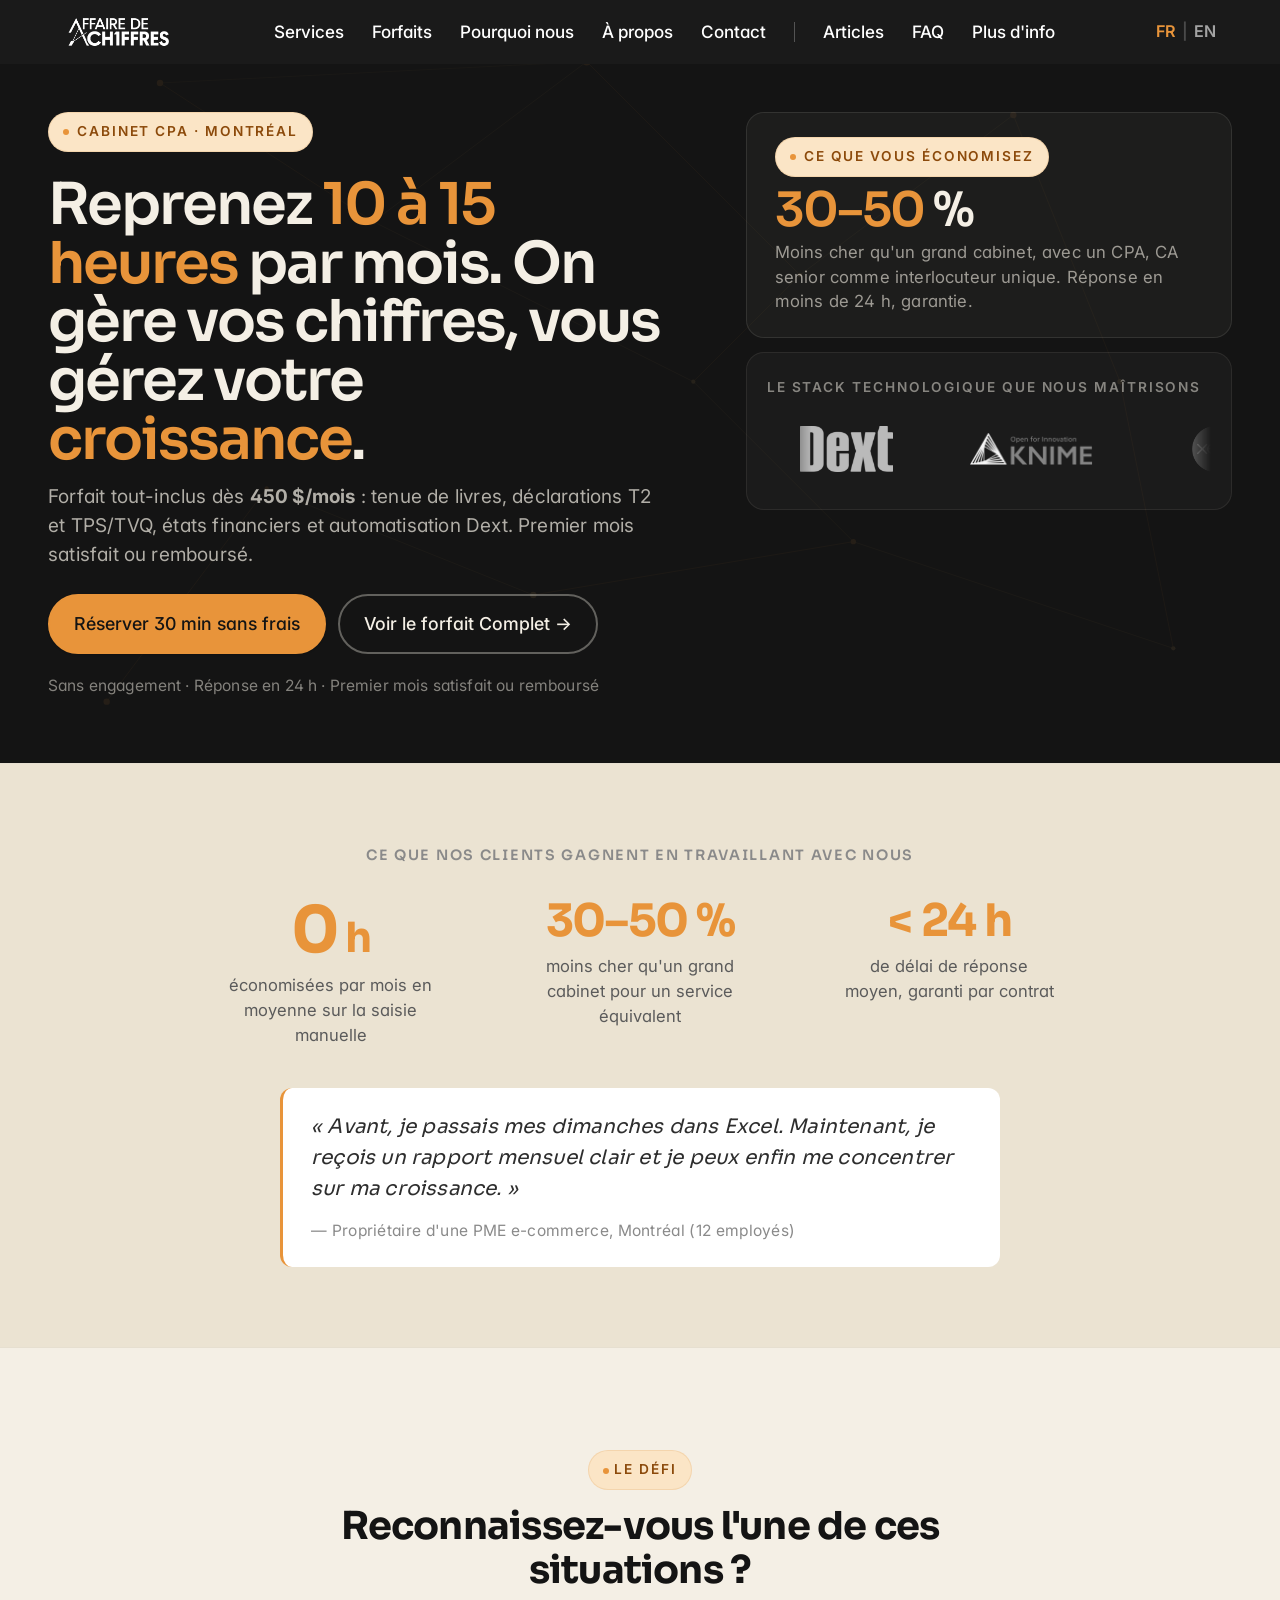
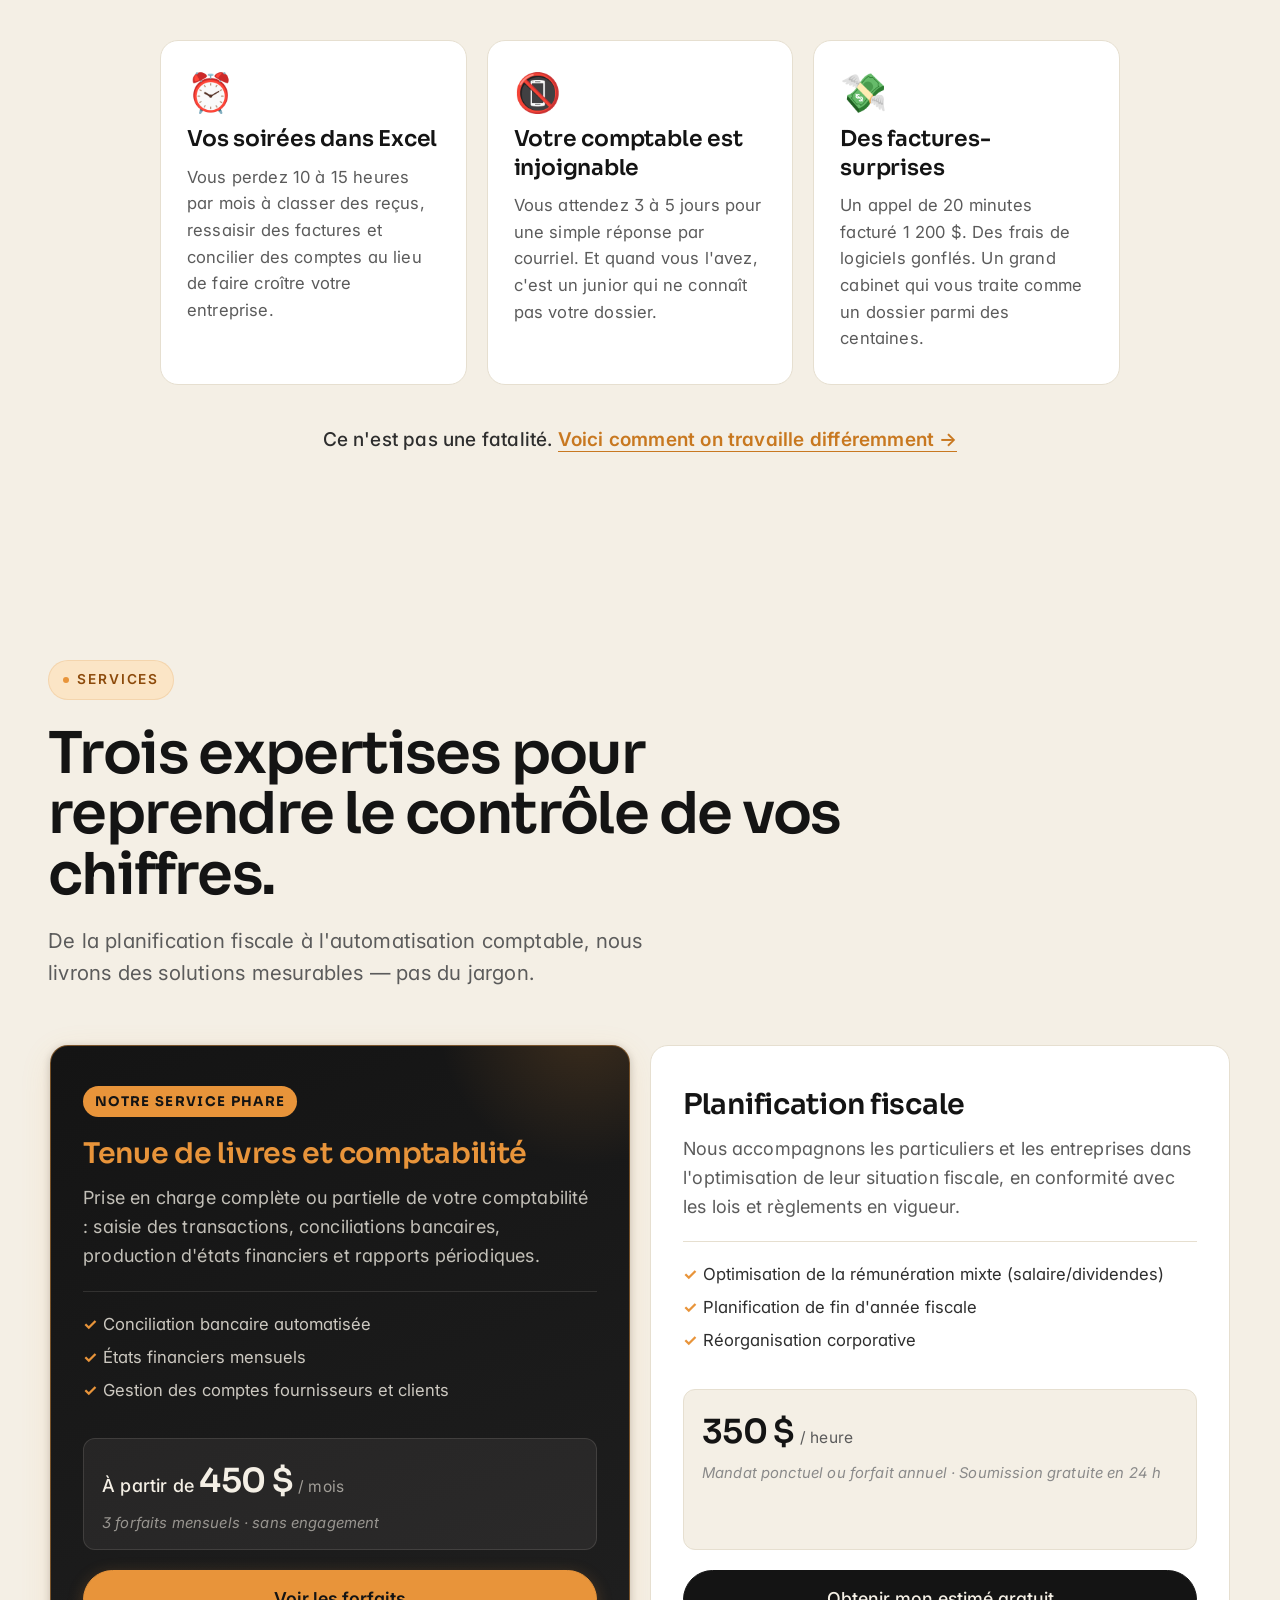
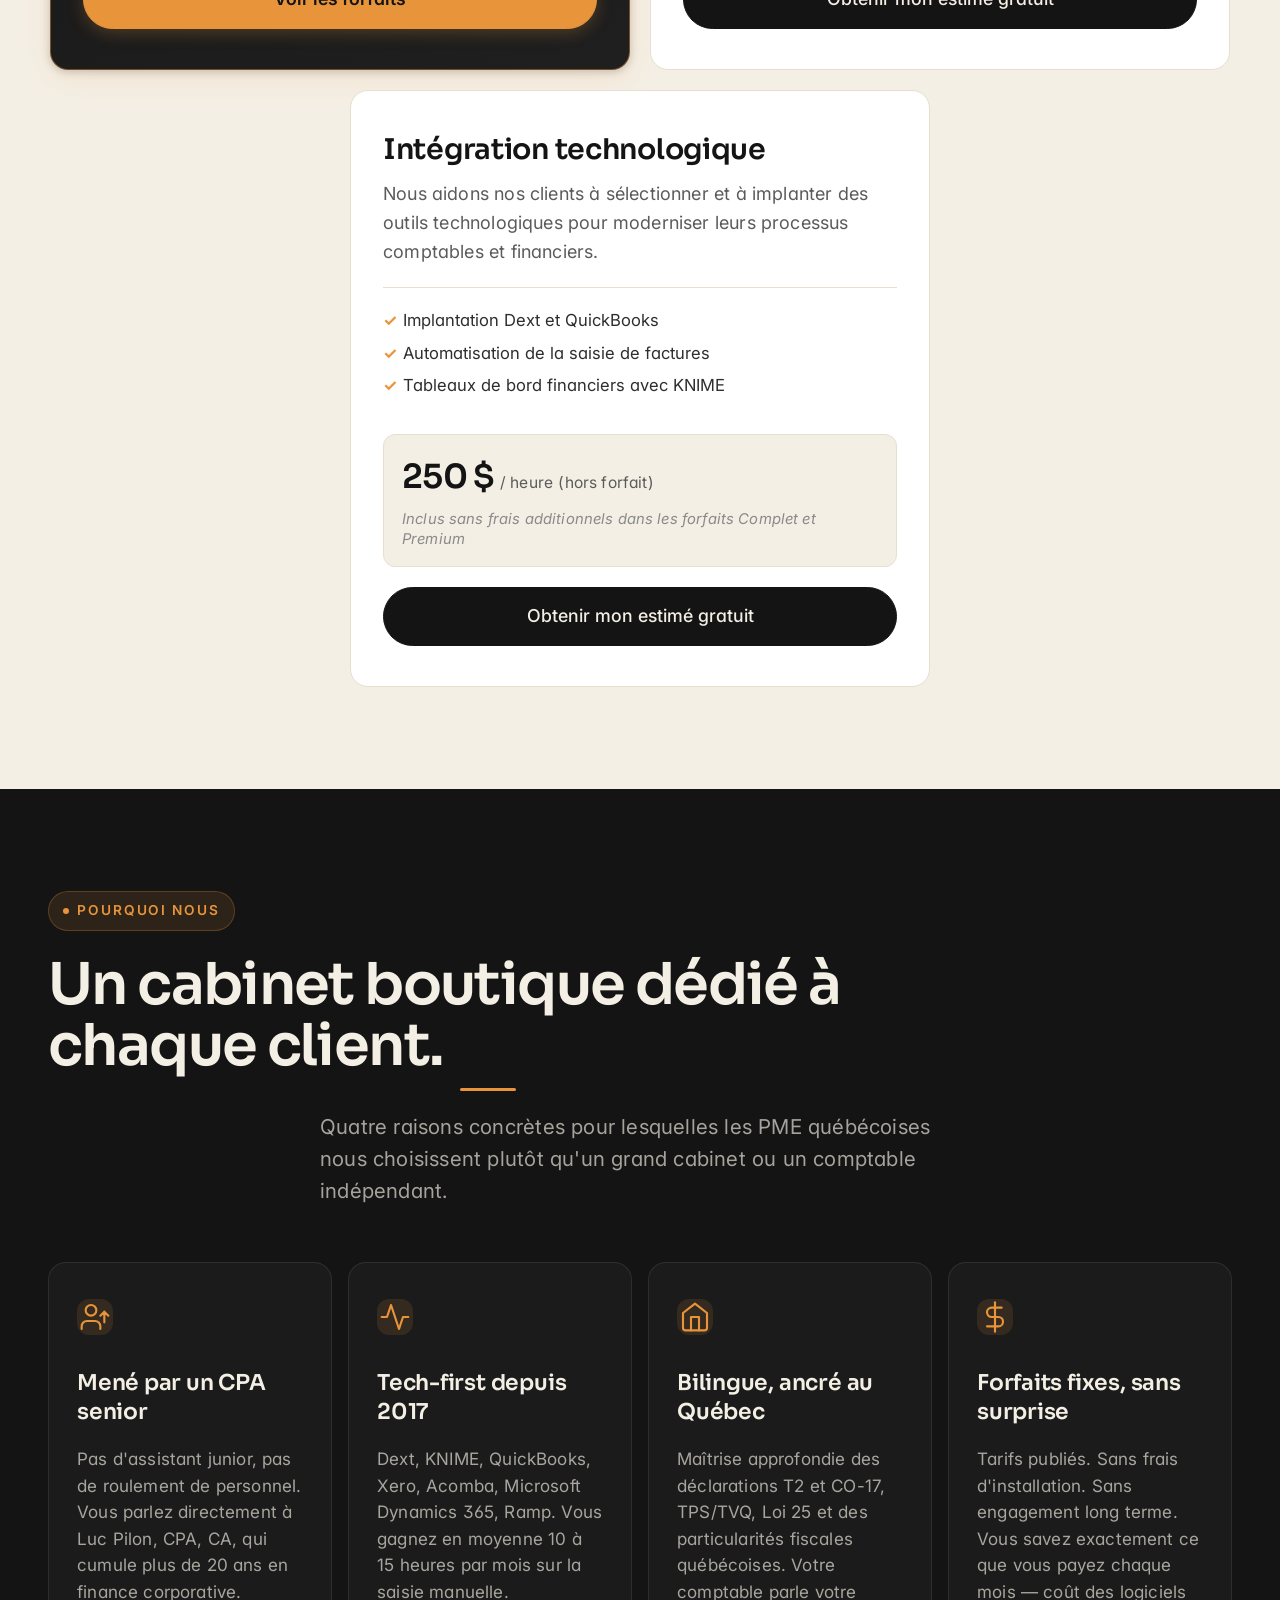
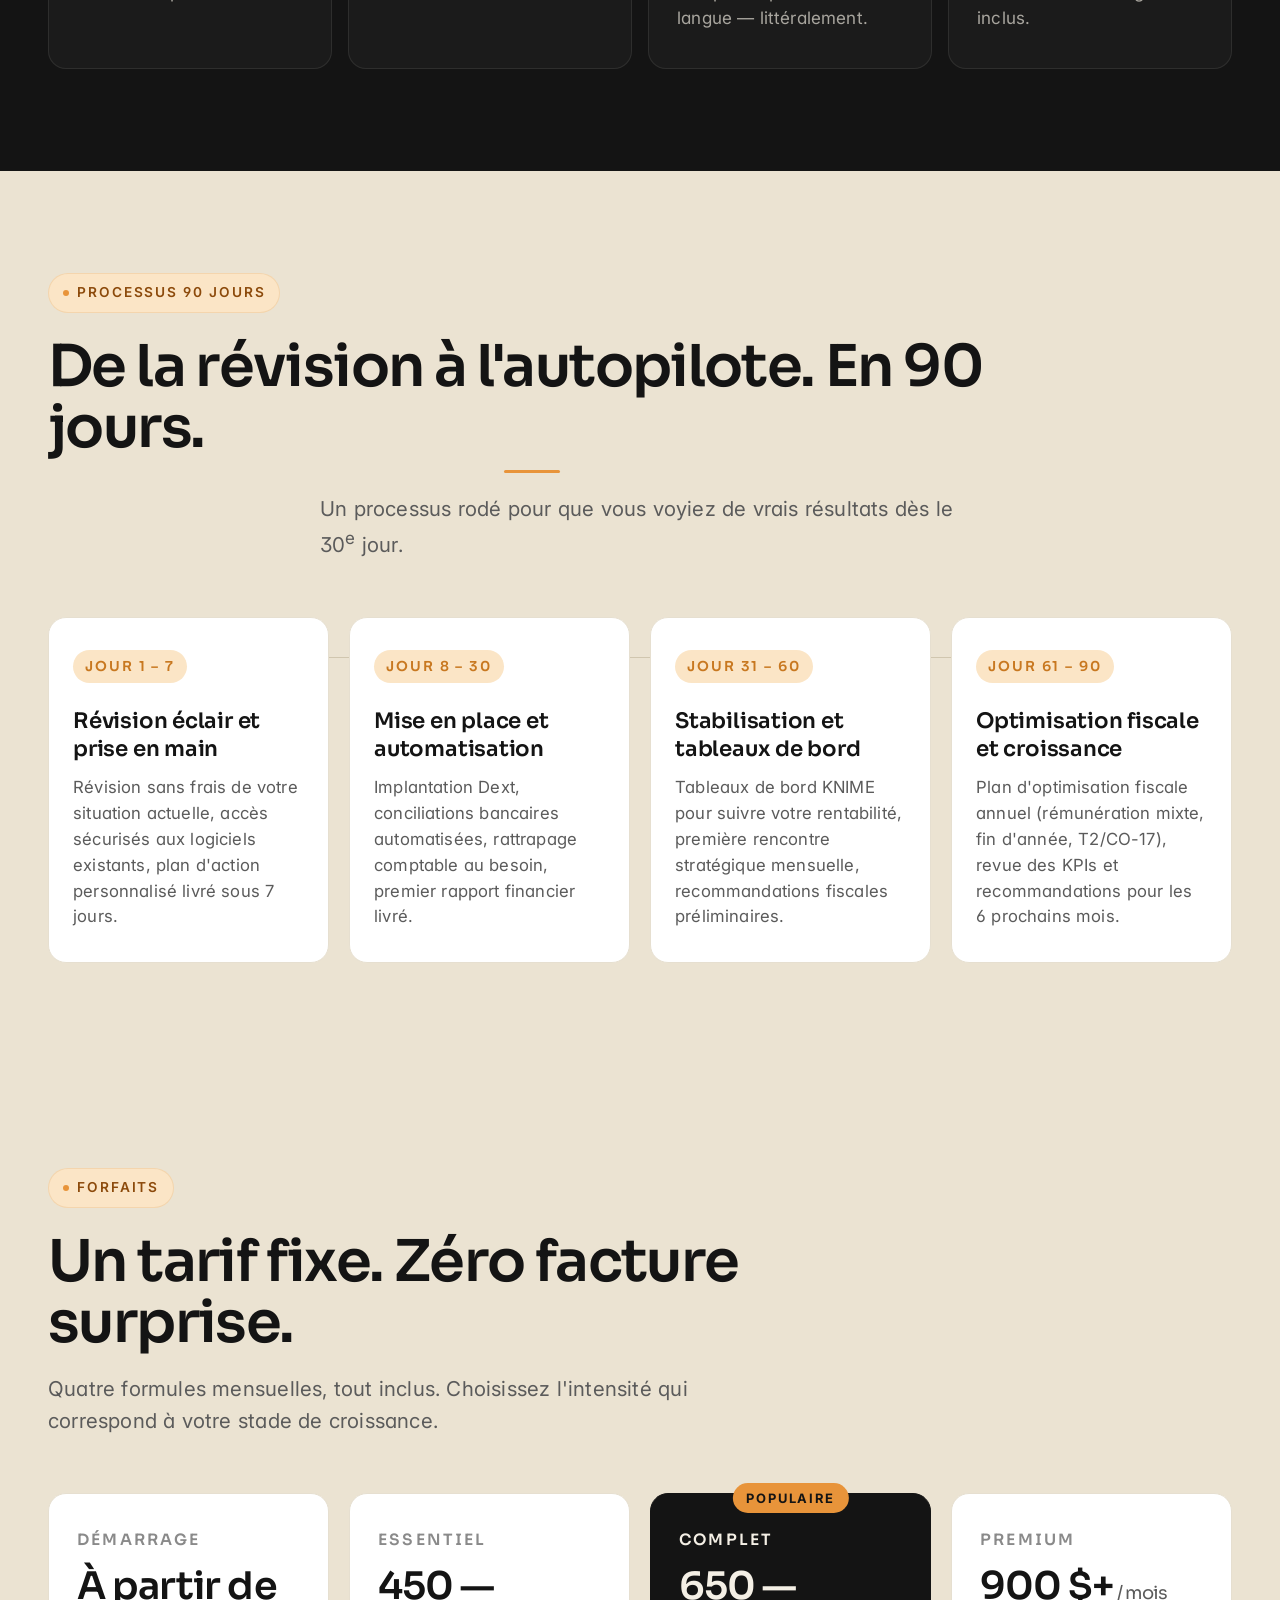
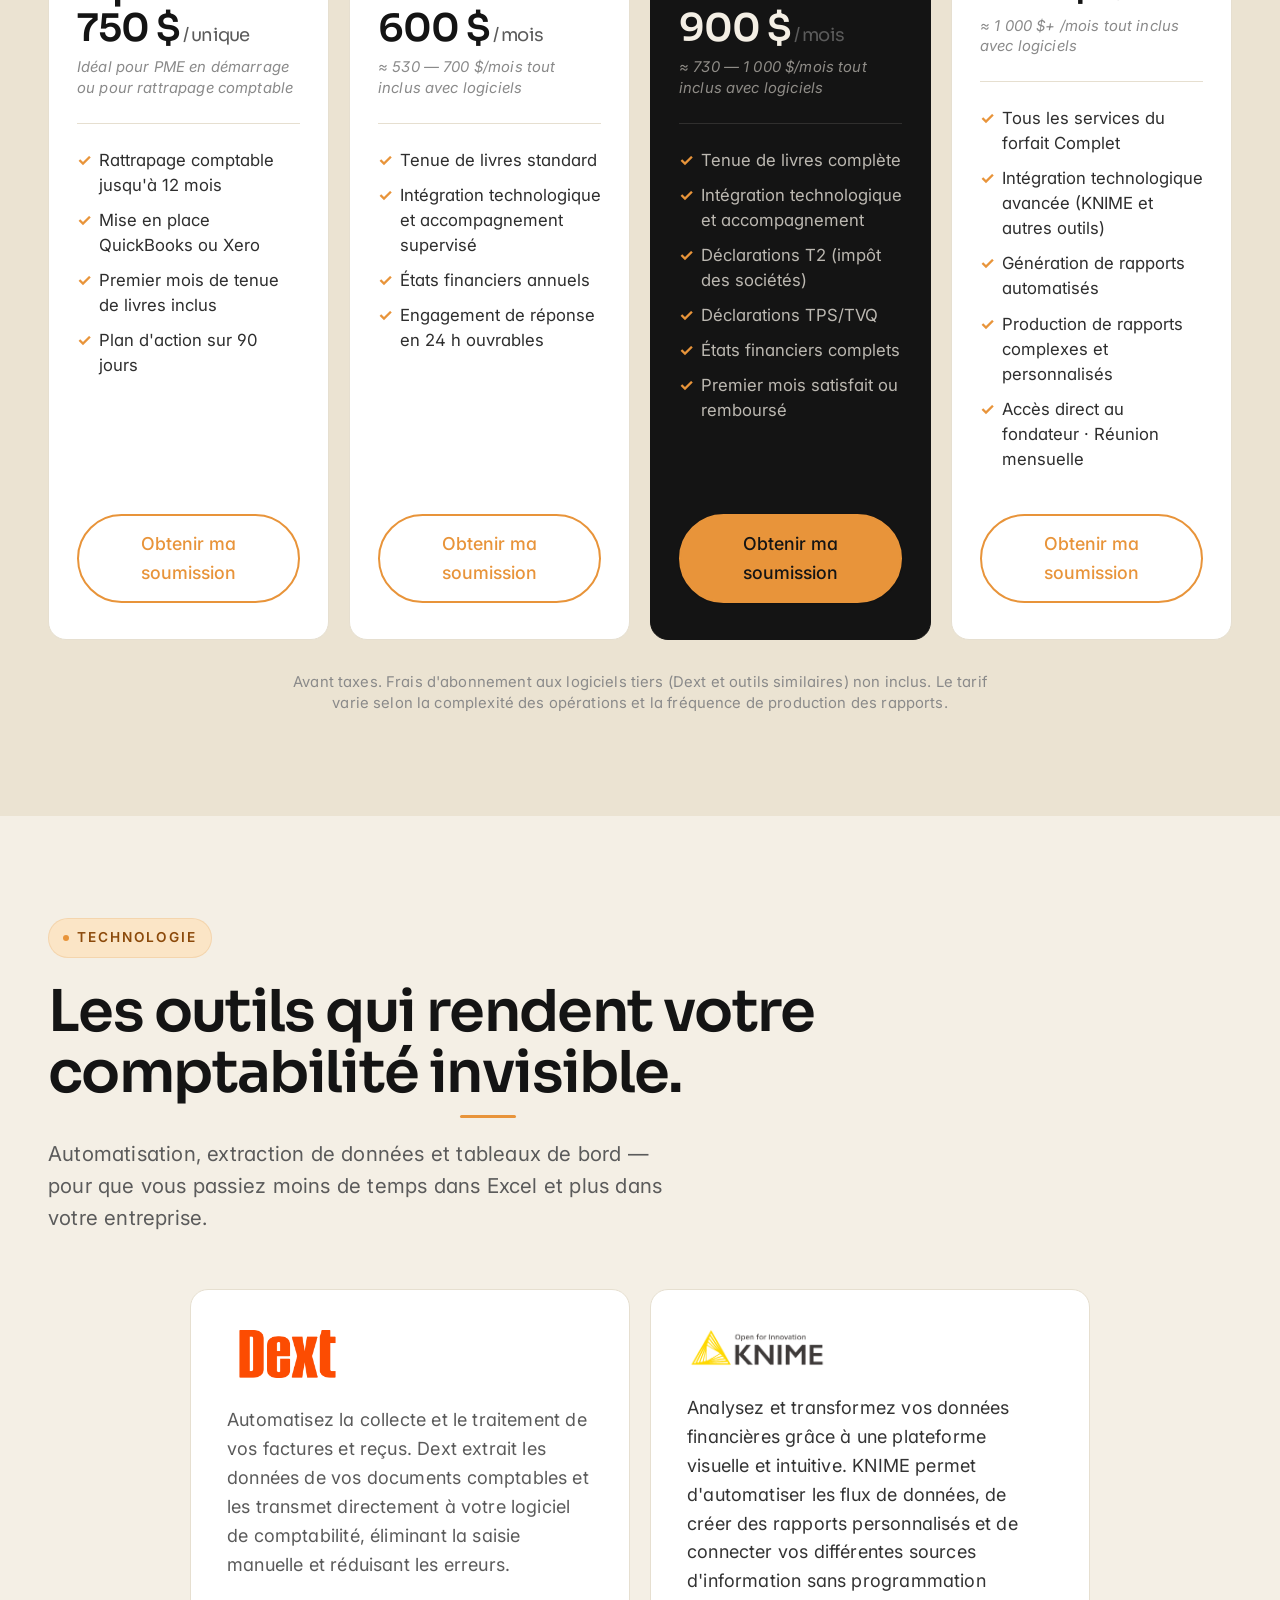
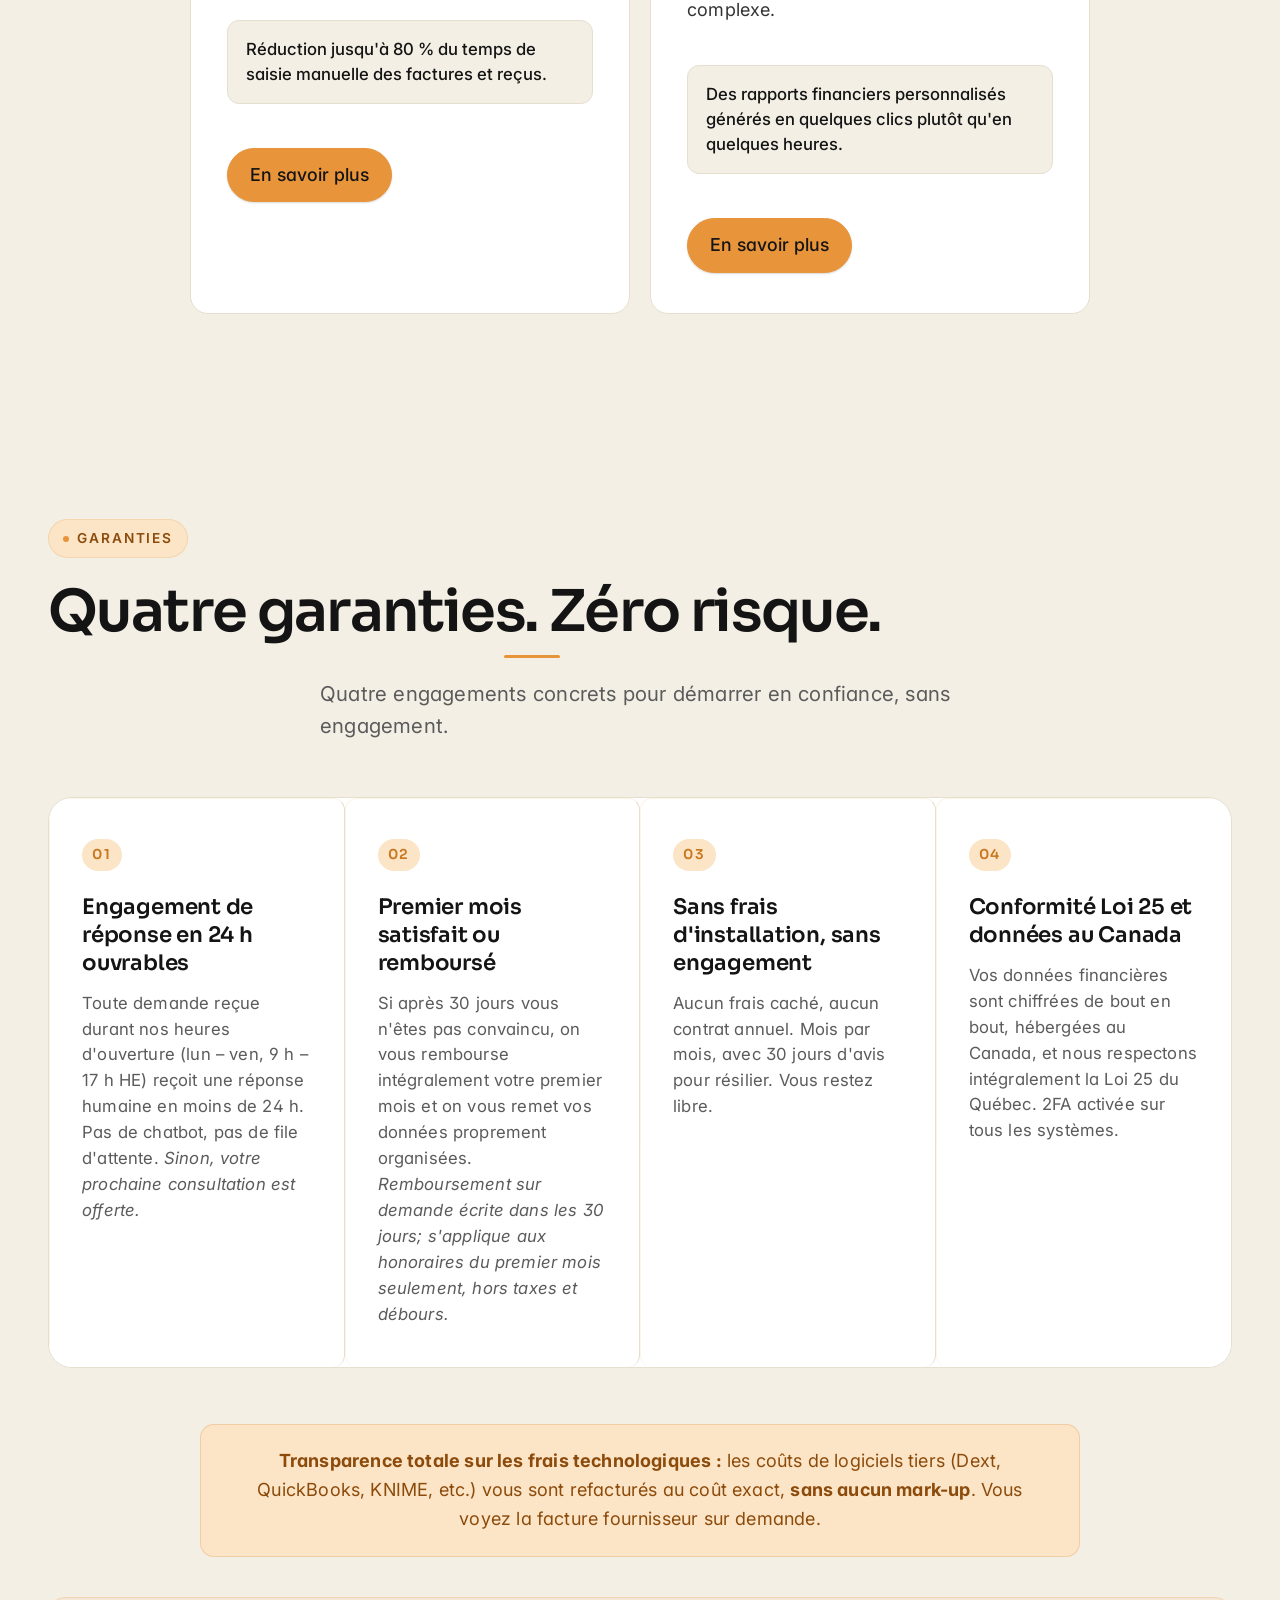
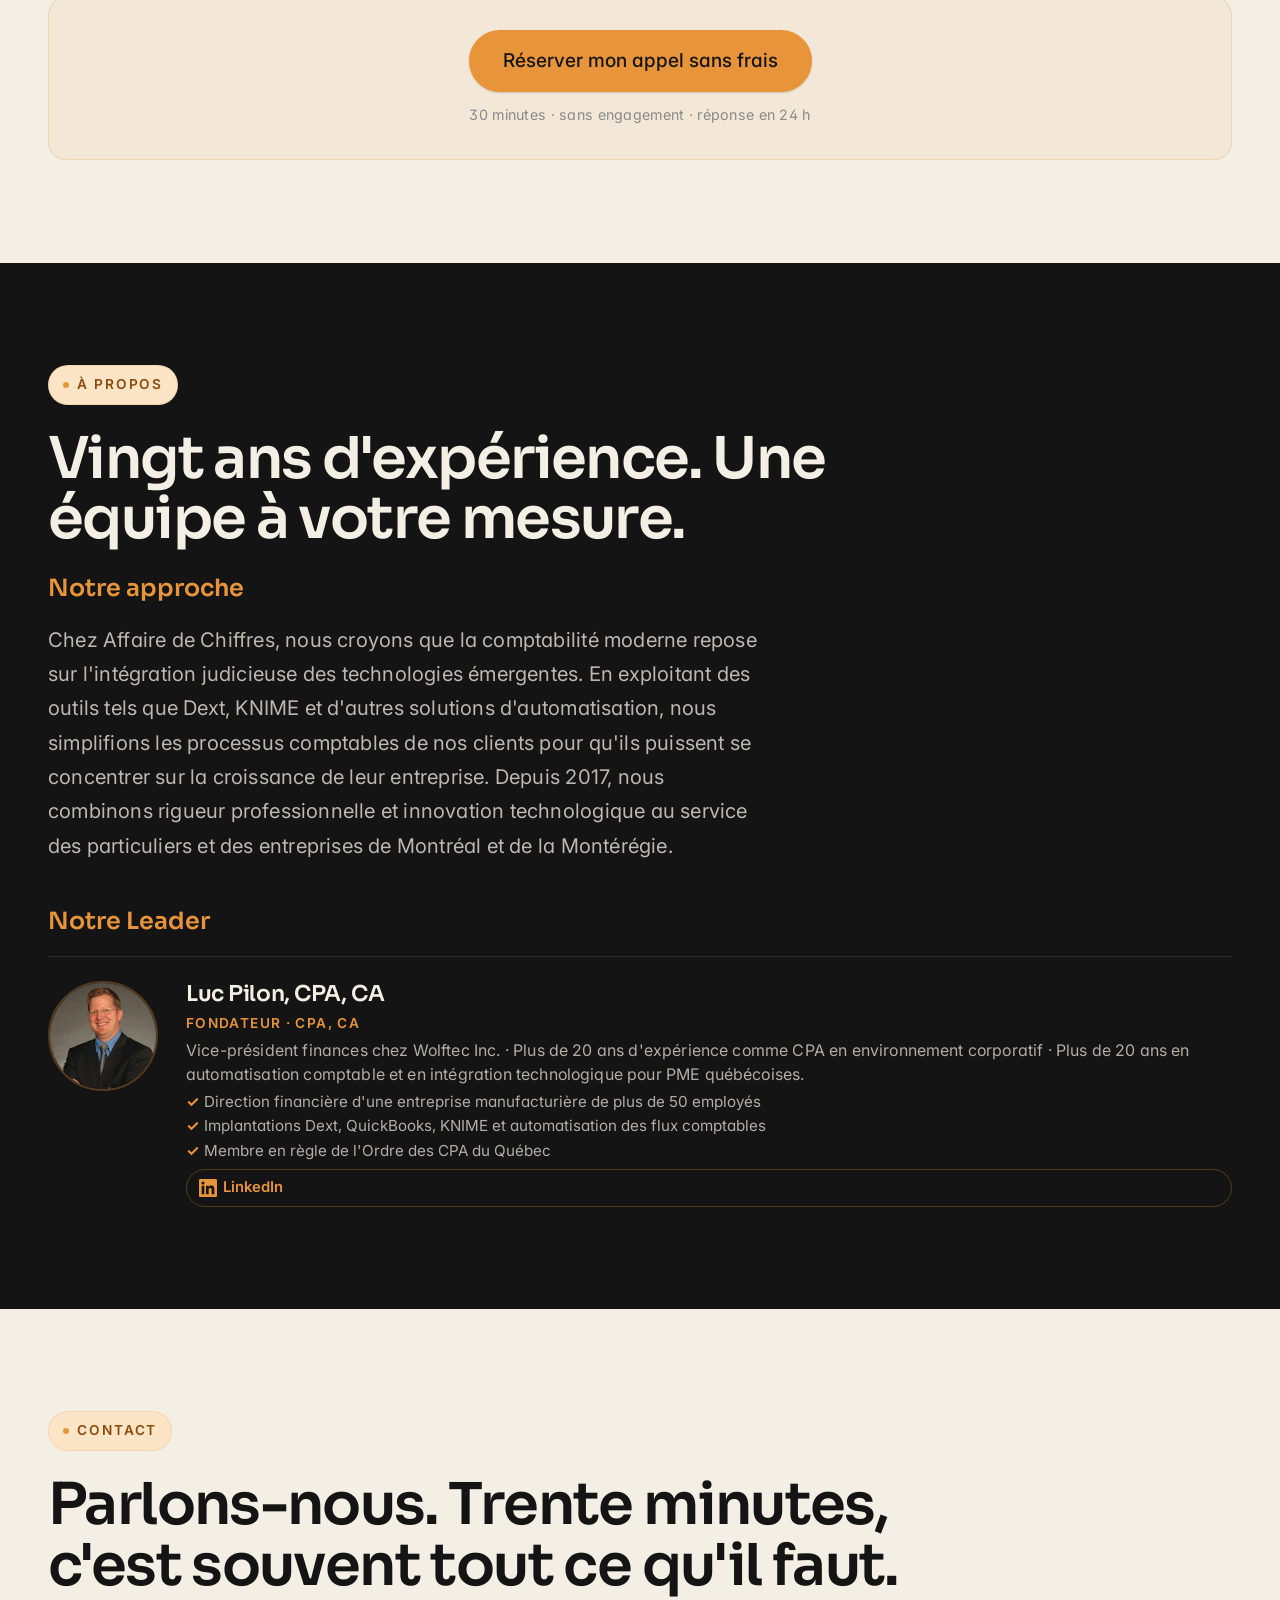
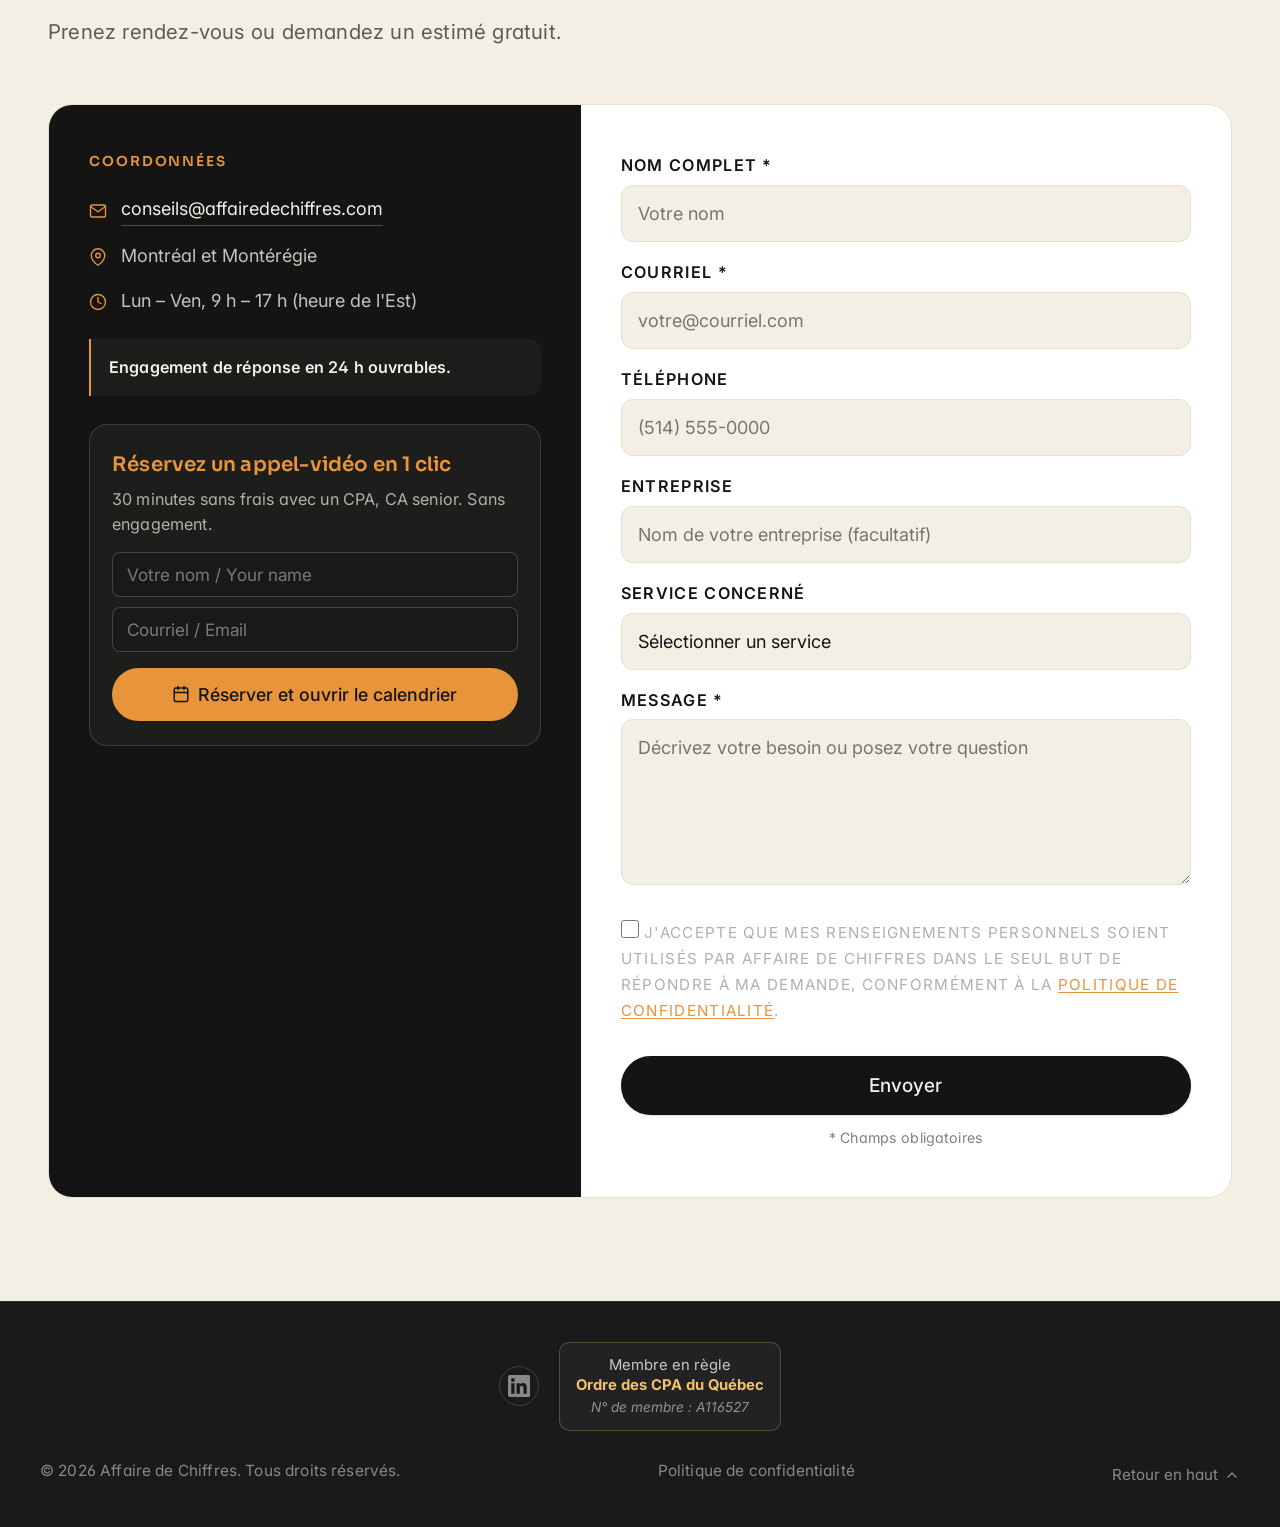
==== index.html @ 451c79a3 "v60 (big one)" ====
<!DOCTYPE html>
<html lang="fr">
<head>
  <meta charset="UTF-8">
  <meta name="viewport" content="width=device-width, initial-scale=1.0">

  <!-- Google Analytics 4 -->
  <script async src="https://www.googletagmanager.com/gtag/js?id=G-VJ7J8CYD5E"></script>
  <script>
    window.dataLayer = window.dataLayer || [];
    function gtag(){dataLayer.push(arguments);}
    gtag('js', new Date());
    gtag('config', 'G-VJ7J8CYD5E');
  </script>

  <!-- Titre SEO (mis à jour par script.js selon la langue) -->
  <title>Affaire de Chiffres | CPA Montréal — Fiscalité, Comptabilité</title>

  <!-- Meta SEO (mises à jour par script.js selon la langue) -->
  <meta name="description" id="meta-description" content="Cabinet CPA à Montréal offrant des services de planification fiscale, intégration technologique et tenue de livres pour particuliers, travailleurs autonomes et PME. Fondé en 2017.">
  <meta name="keywords" id="meta-keywords" content="CPA Montréal, comptable Montréal, fiscalité, tenue de livres, planification fiscale, intégration technologique, cabinet comptable Montérégie, Affaire de Chiffres">
  <meta name="robots" content="index, follow">

  <!-- DOMAINE : Remplacer l'URL ci-dessous par votre nom de domaine final -->
  <link rel="canonical" href="https://affairedechiffres.com/">

  <!-- Hreflang — site bilingue FR-CA / EN-CA -->
  <link rel="alternate" hreflang="fr-ca" href="https://affairedechiffres.com/">
  <link rel="alternate" hreflang="en-ca" href="https://affairedechiffres.com/">
  <link rel="alternate" hreflang="x-default" href="https://affairedechiffres.com/">

  <!-- Open Graph (partage réseaux sociaux) — mis à jour par script.js -->
  <meta property="og:type" content="website">
  <meta property="og:site_name" content="Affaire de Chiffres">
  <meta property="og:locale" id="og-locale" content="fr_CA">
  <meta property="og:title" id="og-title" content="Affaire de Chiffres | CPA Montréal — Fiscalité, Comptabilité">
  <meta property="og:description" id="og-description" content="Cabinet CPA à Montréal offrant des services de planification fiscale, intégration technologique et tenue de livres pour particuliers, travailleurs autonomes et PME. Fondé en 2017.">
  <!-- DOMAINE : Remplacer l'URL ci-dessous par votre nom de domaine final -->
  <meta property="og:url" content="https://affairedechiffres.com/">
  <meta property="og:image" content="https://affairedechiffres.com/images/Bannière_Linked_In_ADC.png">
  <meta property="og:image:width" content="1584">
  <meta property="og:image:height" content="396">

  <!-- Twitter Card -->
  <meta name="twitter:card" content="summary_large_image">
  <meta name="twitter:title" id="tw-title" content="Affaire de Chiffres | CPA Montréal — Fiscalité, Comptabilité">
  <meta name="twitter:description" id="tw-description" content="Cabinet CPA à Montréal offrant des services de planification fiscale, intégration technologique et tenue de livres pour particuliers, travailleurs autonomes et PME. Fondé en 2017.">
  <meta name="twitter:image" content="https://affairedechiffres.com/images/Bannière_Linked_In_ADC.png">

  <!-- Thème mobile -->
  <meta name="theme-color" content="#1A1A1A">

  <!-- Favicon -->
  <link rel="icon" type="image/png" href="images/Logo_Carré_blanc_v1.png">
  <link rel="apple-touch-icon" sizes="180x180" href="images/Logo_Carré_blanc_v1.png">
  <link rel="manifest" href="site.webmanifest">

  <!-- Google Fonts — Inter (body) + Sora (display headings) -->
  <link rel="preconnect" href="https://fonts.googleapis.com">
  <link rel="preconnect" href="https://fonts.gstatic.com" crossorigin>
  <link href="https://fonts.googleapis.com/css2?family=Inter:wght@300;400;500;600;700&family=Sora:wght@600;700&display=swap" rel="stylesheet">
  <link rel="stylesheet" href="styles.css">
</head>
<body>

  <!-- Lien d'accès rapide au contenu (accessibilité clavier) -->
  <a href="#contenu-principal" class="skip-link" id="skip-link">
    <span data-lang="fr">Passer au contenu principal</span>
    <span data-lang="en">Skip to main content</span>
  </a>

  <!-- ============================================
       BARRE DE NAVIGATION FIXE
       ============================================ -->
  <header class="nav-header" id="nav-header">
    <nav class="nav-container" role="navigation" aria-label="Navigation principale">

      <!-- Logo à gauche -->
      <a href="#accueil" class="nav-logo">
        <img src="images/Logo_Rectangle_blanc_v1.png" alt="Logo Affaire de Chiffres" id="img-logo-nav" class="nav-logo-img" width="160" height="40">
      </a>

      <!-- Liens de navigation au centre (menu mobile en overlay sur petits écrans) -->
      <ul class="nav-links" id="nav-links" role="menubar">
        <li role="none">
          <a href="#services" role="menuitem" aria-label="Services">
            <span data-lang="fr">Services</span><span data-lang="en">Services</span>
          </a>
        </li>
        <li role="none">
          <a href="#forfaits" role="menuitem" aria-label="Forfaits">
            <span data-lang="fr">Forfaits</span><span data-lang="en">Pricing</span>
          </a>
        </li>
        <li role="none">
          <a href="#pourquoi-nous" role="menuitem" aria-label="Pourquoi nous">
            <span data-lang="fr">Pourquoi nous</span><span data-lang="en">Why us</span>
          </a>
        </li>
        <li role="none">
          <a href="#a-propos" role="menuitem" aria-label="À propos">
            <span data-lang="fr">À propos</span><span data-lang="en">About</span>
          </a>
        </li>
        <li role="none">
          <a href="#contact" role="menuitem" aria-label="Contact">
            <span data-lang="fr">Contact</span><span data-lang="en">Contact</span>
          </a>
        </li>
        <li role="none" class="nav-separateur" aria-hidden="true"></li>
        <li role="none" class="nav-item-externe">
          <a href="articles.html" role="menuitem" aria-label="Articles">
            <span data-lang="fr">Articles</span><span data-lang="en">Articles</span>
          </a>
        </li>
        <li role="none" class="nav-item-externe">
          <a href="faq.html" role="menuitem" aria-label="FAQ">
            <span data-lang="fr">FAQ</span><span data-lang="en">FAQ</span>
          </a>
        </li>
        <li role="none" class="nav-item-externe">
          <a href="plus-info.html" role="menuitem" aria-label="Plus d'info">
            <span data-lang="fr">Plus d'info</span><span data-lang="en">More info</span>
          </a>
        </li>
      </ul>

      <!-- Groupe droite : sélecteur de langue + hamburger -->
      <div class="nav-droite">

        <!-- Sélecteur de langue (toujours visible) -->
        <div class="nav-langue">
          <button type="button" class="btn-langue" id="btn-fr" data-langue="fr" aria-label="Passer en français">FR</button>
          <span class="langue-separateur">|</span>
          <button type="button" class="btn-langue" id="btn-en" data-langue="en" aria-label="Switch to English">EN</button>
        </div>

        <!-- Bouton hamburger (visible uniquement sur mobile) -->
        <button type="button" class="hamburger" id="hamburger" aria-label="Ouvrir le menu" aria-expanded="false" aria-controls="nav-links">
          <span class="hamburger-barre"></span>
          <span class="hamburger-barre"></span>
          <span class="hamburger-barre"></span>
        </button>

      </div>

    </nav>
  </header>

  <!-- ============================================
       CONTENU PRINCIPAL
       ============================================ -->
  <main id="contenu-principal" role="main">

    <!-- Section Accueil — Hero plein écran -->
    <section id="accueil" class="section section-accueil" aria-label="Accueil">

      <!-- SVG réseau/nodes en arrière-plan -->
      <svg class="hero-network-bg" viewBox="0 0 1200 800" preserveAspectRatio="xMidYMid slice" aria-hidden="true">
        <g class="hero-network-group">
          <!-- Nodes -->
          <circle cx="150" cy="120" r="3" fill="#E8943A"/>
          <circle cx="350" cy="250" r="2.5" fill="#F5C16C"/>
          <circle cx="550" cy="100" r="3.5" fill="#E8943A"/>
          <circle cx="750" cy="300" r="2" fill="#F5C16C"/>
          <circle cx="950" cy="150" r="3" fill="#E8943A"/>
          <circle cx="1050" cy="400" r="2.5" fill="#F5C16C"/>
          <circle cx="250" cy="500" r="2" fill="#E8943A"/>
          <circle cx="500" cy="600" r="3" fill="#F5C16C"/>
          <circle cx="800" cy="550" r="2.5" fill="#E8943A"/>
          <circle cx="1100" cy="650" r="2" fill="#F5C16C"/>
          <circle cx="100" cy="700" r="3" fill="#E8943A"/>
          <circle cx="650" cy="400" r="2" fill="#F5C16C"/>
          <!-- Connections -->
          <line x1="150" y1="120" x2="350" y2="250" stroke="#E8943A" stroke-width="0.5"/>
          <line x1="350" y1="250" x2="550" y2="100" stroke="#F5C16C" stroke-width="0.4"/>
          <line x1="550" y1="100" x2="750" y2="300" stroke="#E8943A" stroke-width="0.5"/>
          <line x1="750" y1="300" x2="950" y2="150" stroke="#F5C16C" stroke-width="0.4"/>
          <line x1="950" y1="150" x2="1050" y2="400" stroke="#E8943A" stroke-width="0.5"/>
          <line x1="250" y1="500" x2="500" y2="600" stroke="#F5C16C" stroke-width="0.4"/>
          <line x1="500" y1="600" x2="800" y2="550" stroke="#E8943A" stroke-width="0.5"/>
          <line x1="800" y1="550" x2="1100" y2="650" stroke="#F5C16C" stroke-width="0.4"/>
          <line x1="100" y1="700" x2="250" y2="500" stroke="#E8943A" stroke-width="0.5"/>
          <line x1="350" y1="250" x2="650" y2="400" stroke="#F5C16C" stroke-width="0.4"/>
          <line x1="650" y1="400" x2="750" y2="300" stroke="#E8943A" stroke-width="0.5"/>
          <line x1="650" y1="400" x2="800" y2="550" stroke="#F5C16C" stroke-width="0.4"/>
          <line x1="1050" y1="400" x2="1100" y2="650" stroke="#E8943A" stroke-width="0.5"/>
          <line x1="150" y1="120" x2="550" y2="100" stroke="#F5C16C" stroke-width="0.3"/>
        </g>
      </svg>

      <div class="section-contenu hero-contenu">

        <!-- Colonne gauche — Accroche + CTA -->
        <div class="hero-accroche">
          <span class="eyebrow hero-anim" style="animation-delay: 0.1s;">
            <span data-lang="fr">Cabinet CPA · Montréal</span>
            <span data-lang="en">CPA Firm · Montréal</span>
          </span>

          <!-- Titre principal (h1 unique pour le SEO) -->
          <h1 class="hero-titre hero-anim" style="animation-delay: 0.2s;">
            <span data-lang="fr">Reprenez <strong>10 à 15 heures</strong> par mois. On gère vos chiffres, vous gérez votre <strong>croissance</strong>.</span>
            <span data-lang="en">Get back <strong>10–15 hours</strong> a month. We handle your books — you handle <strong>growth</strong>.</span>
          </h1>

          <!-- Sous-titre -->
          <p class="hero-sous-titre hero-anim" style="animation-delay: 0.4s;">
            <span data-lang="fr">Forfait tout-inclus dès <strong>450 $/mois</strong> : tenue de livres, déclarations T2 et TPS/TVQ, états financiers et automatisation Dext. Premier mois satisfait ou remboursé.</span>
            <span data-lang="en">All-inclusive plans from <strong>$450/month</strong>: bookkeeping, T2 and GST/QST filings, financial statements and Dext automation. First month money-back guarantee.</span>
          </p>

          <!-- Boutons d'action — CTA principal = réservation 30 min, secondaire = forfait complet -->
          <div class="hero-boutons hero-anim" style="animation-delay: 0.6s;">
            <a href="https://outlook.office.com/book/ConsultationGratuite30Minutes@affairedechiffres.com/?ismsaljsauthenabled" target="_blank" rel="noopener noreferrer" class="btn btn-primaire" data-event="hero_cta_click">
              <span data-lang="fr">Réserver 30 min sans frais</span>
              <span data-lang="en">Book a 30 min call at no charge</span>
            </a>
            <a href="forfait-complet.html" class="btn btn-secondaire" data-event="hero_forfait_click">
              <span data-lang="fr">Voir le forfait Complet →</span>
              <span data-lang="en">See the Complete plan →</span>
            </a>
          </div>
          <p class="hero-rassurance hero-anim" style="animation-delay: 0.7s;">
            <span data-lang="fr">Sans engagement · Réponse en 24 h · Premier mois satisfait ou remboursé</span>
            <span data-lang="en">No commitment · 24h response · First month money-back guarantee</span>
          </p>
        </div>

        <!-- Colonne droite — Stat card + logo wall -->
        <aside class="hero-aside hero-anim" style="animation-delay: 0.8s;" aria-label="Bénéfices clients">
          <div class="hero-stat-card">
            <span class="eyebrow">
              <span data-lang="fr">Ce que vous économisez</span>
              <span data-lang="en">What you save</span>
            </span>
            <p class="hero-stat-card__number"><em>30–50</em> <span data-lang="fr">%</span><span data-lang="en">%</span></p>
            <p class="hero-stat-card__label">
              <span data-lang="fr">Moins cher qu'un grand cabinet, avec un CPA, CA senior comme interlocuteur unique. Réponse en moins de 24 h, garantie.</span>
              <span data-lang="en">Less expensive than a large firm, with a senior CPA, CA as your single point of contact. Response within 24h, guaranteed.</span>
            </p>
          </div>

          <div class="hero-outils-wall">
            <p class="outils-surtitre">
              <span data-lang="fr">Le stack technologique que nous maîtrisons</span>
              <span data-lang="en">The tech stack we master</span>
            </p>
            <div class="carrousel-wrapper">
              <div class="carrousel-piste">
                <div class="carrousel-logo"><img src="images/Carrousel/Dext-greyscale.png" alt="Dext" loading="lazy"></div>
                <div class="carrousel-logo"><img src="images/Carrousel/KNIME-greyscale.png" alt="KNIME" loading="lazy"></div>
                <div class="carrousel-logo"><img src="images/Carrousel/Xero-greyscale.png" alt="Xero" loading="lazy"></div>
                <div class="carrousel-logo"><img src="images/Carrousel/QuickBooks-greyscale.png" alt="QuickBooks" loading="lazy"></div>
                <div class="carrousel-logo"><img src="images/Carrousel/Microsoft%20Dynamics%20365-greyscale.png" alt="Microsoft Dynamics 365" loading="lazy"></div>
                <div class="carrousel-logo"><img src="images/Carrousel/Acomba-greyscale.png" alt="Acomba" loading="lazy"></div>
                <div class="carrousel-logo"><img src="images/Carrousel/Ramp-greyscale.png" alt="Ramp" loading="lazy"></div>
                <!-- Doublés pour boucle infinie -->
                <div class="carrousel-logo" aria-hidden="true"><img src="images/Carrousel/Dext-greyscale.png" alt="" loading="lazy"></div>
                <div class="carrousel-logo" aria-hidden="true"><img src="images/Carrousel/KNIME-greyscale.png" alt="" loading="lazy"></div>
                <div class="carrousel-logo" aria-hidden="true"><img src="images/Carrousel/Xero-greyscale.png" alt="" loading="lazy"></div>
                <div class="carrousel-logo" aria-hidden="true"><img src="images/Carrousel/QuickBooks-greyscale.png" alt="" loading="lazy"></div>
                <div class="carrousel-logo" aria-hidden="true"><img src="images/Carrousel/Microsoft%20Dynamics%20365-greyscale.png" alt="" loading="lazy"></div>
                <div class="carrousel-logo" aria-hidden="true"><img src="images/Carrousel/Acomba-greyscale.png" alt="" loading="lazy"></div>
                <div class="carrousel-logo" aria-hidden="true"><img src="images/Carrousel/Ramp-greyscale.png" alt="" loading="lazy"></div>
              </div>
            </div>
          </div>
        </aside>

      </div>

      <!-- Indicateur de scroll (chevron animé) -->
      <a href="#preuve-sociale" class="hero-scroll-indicateur" aria-label="Défiler vers la preuve sociale">
        <span class="hero-chevron"></span>
      </a>

    </section>

    <!-- ============================================
         BANDEAU PREUVE SOCIALE — bénéfices client mesurables
         ============================================ -->
    <section id="preuve-sociale" class="section section-preuve-sociale" aria-label="Preuve sociale">
      <div class="section-contenu preuve-contenu">
        <p class="preuve-eyebrow scroll-reveal">
          <span data-lang="fr">Ce que nos clients gagnent en travaillant avec nous</span>
          <span data-lang="en">What our clients gain by working with us</span>
        </p>

        <div class="preuve-stats-grille">
          <div class="preuve-stat scroll-reveal">
            <span class="preuve-stat-valeur" data-cible="15" data-suffixe=" h">0<span class="preuve-stat-suffixe"> h</span></span>
            <span class="preuve-stat-label">
              <span data-lang="fr">économisées par mois en moyenne sur la saisie manuelle</span>
              <span data-lang="en">saved per month on average on manual data entry</span>
            </span>
          </div>
          <div class="preuve-stat scroll-reveal">
            <span class="preuve-stat-valeur preuve-stat-texte">30–50&nbsp;%</span>
            <span class="preuve-stat-label">
              <span data-lang="fr">moins cher qu'un grand cabinet pour un service équivalent</span>
              <span data-lang="en">cheaper than a large firm for an equivalent service</span>
            </span>
          </div>
          <div class="preuve-stat scroll-reveal">
            <span class="preuve-stat-valeur preuve-stat-texte">&lt;&nbsp;24&nbsp;h</span>
            <span class="preuve-stat-label">
              <span data-lang="fr">de délai de réponse moyen, garanti par contrat</span>
              <span data-lang="en">average response time, contractually guaranteed</span>
            </span>
          </div>
        </div>

        <p class="preuve-citation scroll-reveal">
          <span data-lang="fr">« Avant, je passais mes dimanches dans Excel. Maintenant, je reçois un rapport mensuel clair et je peux enfin me concentrer sur ma croissance. »</span>
          <span data-lang="en">"Before, I spent my Sundays in Excel. Now I get a clear monthly report and can finally focus on growth."</span>
          <span class="preuve-citation-auteur">
            <span data-lang="fr">— Propriétaire d'une PME e-commerce, Montréal (12 employés)</span>
            <span data-lang="en">— Owner of an e-commerce SMB, Montréal (12 employees)</span>
          </span>
        </p>
      </div>
    </section>

    <!-- ============================================
         BANDEAU « LE DÉFI » — Pain points résonance
         ============================================ -->
    <section id="defi" class="section section-defi" aria-label="Le défi des PME québécoises">
      <div class="section-contenu defi-contenu">
        <span class="eyebrow scroll-reveal">
          <span data-lang="fr">Le défi</span>
          <span data-lang="en">The challenge</span>
        </span>
        <h2 class="scroll-reveal">
          <span data-lang="fr">Reconnaissez-vous l'une de ces situations&nbsp;?</span>
          <span data-lang="en">Do any of these sound familiar?</span>
        </h2>

        <div class="defi-grille">
          <article class="defi-carte scroll-reveal">
            <div class="defi-emoji" aria-hidden="true">⏰</div>
            <h3 class="defi-titre">
              <span data-lang="fr">Vos soirées dans Excel</span>
              <span data-lang="en">Your evenings in Excel</span>
            </h3>
            <p class="defi-texte">
              <span data-lang="fr">Vous perdez 10 à 15 heures par mois à classer des reçus, ressaisir des factures et concilier des comptes au lieu de faire croître votre entreprise.</span>
              <span data-lang="en">You waste 10 to 15 hours a month sorting receipts, re-entering invoices and reconciling accounts instead of growing your business.</span>
            </p>
          </article>

          <article class="defi-carte scroll-reveal">
            <div class="defi-emoji" aria-hidden="true">📵</div>
            <h3 class="defi-titre">
              <span data-lang="fr">Votre comptable est injoignable</span>
              <span data-lang="en">Your accountant is unreachable</span>
            </h3>
            <p class="defi-texte">
              <span data-lang="fr">Vous attendez 3 à 5 jours pour une simple réponse par courriel. Et quand vous l'avez, c'est un junior qui ne connaît pas votre dossier.</span>
              <span data-lang="en">You wait 3 to 5 days for a simple email reply. And when you get one, it's from a junior who doesn't know your file.</span>
            </p>
          </article>

          <article class="defi-carte scroll-reveal">
            <div class="defi-emoji" aria-hidden="true">💸</div>
            <h3 class="defi-titre">
              <span data-lang="fr">Des factures-surprises</span>
              <span data-lang="en">Surprise invoices</span>
            </h3>
            <p class="defi-texte">
              <span data-lang="fr">Un appel de 20 minutes facturé 1 200 $. Des frais de logiciels gonflés. Un grand cabinet qui vous traite comme un dossier parmi des centaines.</span>
              <span data-lang="en">A 20-minute call billed at $1,200. Inflated software fees. A large firm that treats you like one file among hundreds.</span>
            </p>
          </article>
        </div>

        <p class="defi-transition scroll-reveal">
          <span data-lang="fr">Ce n'est pas une fatalité. <a href="#services">Voici comment on travaille différemment →</a></span>
          <span data-lang="en">It doesn't have to be that way. <a href="#services">Here's how we work differently →</a></span>
        </p>
      </div>
    </section>

    <!-- Section Services — fond crème -->
    <section id="services" class="section section-services" aria-label="Services">
      <div class="section-contenu services-contenu">

        <!-- En-tête de section -->
        <span class="eyebrow scroll-reveal">
          <span data-lang="fr">Services</span>
          <span data-lang="en">Services</span>
        </span>
        <h2 class="scroll-reveal">
          <span data-lang="fr">Trois expertises pour reprendre le contrôle de vos chiffres.</span>
          <span data-lang="en">Three expertises to take back control of your numbers.</span>
        </h2>
        <p class="services-sous-titre scroll-reveal">
          <span data-lang="fr">De la planification fiscale à l'automatisation comptable, nous livrons des solutions mesurables — pas du jargon.</span>
          <span data-lang="en">From tax planning to accounting automation, we deliver measurable outcomes — not jargon.</span>
        </p>

        <!-- Grille des 3 cartes de services -->
        <div class="services-grille">

          <!-- Carte 1 — Tenue de livres et comptabilité (service vedette) -->
          <article class="carte-service carte-service-vedette scroll-reveal">
            <div class="carte-badge-vedette">
              <span data-lang="fr">Notre service phare</span>
              <span data-lang="en">Our flagship service</span>
            </div>
            <h3 class="carte-titre">
              <span data-lang="fr">Tenue de livres et comptabilité</span>
              <span data-lang="en">Bookkeeping &amp; accounting</span>
            </h3>
            <p class="carte-description">
              <span data-lang="fr">Prise en charge complète ou partielle de votre comptabilité : saisie des transactions, conciliations bancaires, production d'états financiers et rapports périodiques.</span>
              <span data-lang="en">Full or partial management of your bookkeeping: transaction entry, bank reconciliations, financial statement preparation and periodic reporting.</span>
            </p>
            <ul class="carte-cas-usage">
              <li>
                <span data-lang="fr">Conciliation bancaire automatisée</span>
                <span data-lang="en">Automated bank reconciliation</span>
              </li>
              <li>
                <span data-lang="fr">États financiers mensuels</span>
                <span data-lang="en">Monthly financial statements</span>
              </li>
              <li>
                <span data-lang="fr">Gestion des comptes fournisseurs et clients</span>
                <span data-lang="en">Accounts payable and receivable management</span>
              </li>
            </ul>
            <div class="carte-tarif">
              <p class="tarif-a-partir">
                <span data-lang="fr">À partir de <strong>450&nbsp;$</strong> <span class="tarif-suffixe">/ mois</span></span>
                <span data-lang="en">From <strong>$450</strong> <span class="tarif-suffixe">/ month</span></span>
              </p>
              <p class="tarif-detail">
                <span data-lang="fr">3 forfaits mensuels · sans engagement</span>
                <span data-lang="en">3 monthly plans · no commitment</span>
              </p>
            </div>
            <a href="#forfaits" class="btn btn-primaire btn-carte-vedette">
              <span data-lang="fr">Voir les forfaits</span>
              <span data-lang="en">View packages</span>
            </a>
          </article>

          <!-- Carte 2 — Planification fiscale -->
          <article class="carte-service scroll-reveal">
            <h3 class="carte-titre">
              <span data-lang="fr">Planification fiscale</span>
              <span data-lang="en">Tax planning</span>
            </h3>
            <p class="carte-description">
              <span data-lang="fr">Nous accompagnons les particuliers et les entreprises dans l'optimisation de leur situation fiscale, en conformité avec les lois et règlements en vigueur.</span>
              <span data-lang="en">We help individuals and businesses optimize their tax situation in compliance with applicable laws and regulations.</span>
            </p>
            <ul class="carte-cas-usage">
              <li>
                <span data-lang="fr">Optimisation de la rémunération mixte (salaire/dividendes)</span>
                <span data-lang="en">Mixed compensation optimization (salary/dividends)</span>
              </li>
              <li>
                <span data-lang="fr">Planification de fin d'année fiscale</span>
                <span data-lang="en">Year-end tax planning</span>
              </li>
              <li>
                <span data-lang="fr">Réorganisation corporative</span>
                <span data-lang="en">Corporate reorganization</span>
              </li>
            </ul>
            <div class="carte-tarif">
              <p class="tarif-a-partir">
                <span data-lang="fr"><strong>350&nbsp;$</strong> <span class="tarif-suffixe">/ heure</span></span>
                <span data-lang="en"><strong>$350</strong> <span class="tarif-suffixe">/ hour</span></span>
              </p>
              <p class="tarif-detail">
                <span data-lang="fr">Mandat ponctuel ou forfait annuel · Soumission gratuite en 24 h</span>
                <span data-lang="en">One-time engagement or annual plan · Free 24h quote</span>
              </p>
            </div>
            <a href="#contact?service=fiscalite" class="btn btn-carte-outline">
              <span data-lang="fr">Obtenir mon estimé gratuit</span>
              <span data-lang="en">Get my free estimate</span>
            </a>
          </article>

          <!-- Carte 3 — Intégration technologique -->
          <article class="carte-service scroll-reveal">
            <h3 class="carte-titre">
              <span data-lang="fr">Intégration technologique</span>
              <span data-lang="en">Technology integration</span>
            </h3>
            <p class="carte-description">
              <span data-lang="fr">Nous aidons nos clients à sélectionner et à implanter des outils technologiques pour moderniser leurs processus comptables et financiers.</span>
              <span data-lang="en">We help our clients select and implement technology solutions to modernize their accounting and financial processes.</span>
            </p>
            <ul class="carte-cas-usage">
              <li>
                <span data-lang="fr">Implantation Dext et QuickBooks</span>
                <span data-lang="en">Dext and QuickBooks implementation</span>
              </li>
              <li>
                <span data-lang="fr">Automatisation de la saisie de factures</span>
                <span data-lang="en">Invoice entry automation</span>
              </li>
              <li>
                <span data-lang="fr">Tableaux de bord financiers avec KNIME</span>
                <span data-lang="en">Financial dashboards with KNIME</span>
              </li>
            </ul>
            <div class="carte-tarif">
              <p class="tarif-a-partir">
                <span data-lang="fr"><strong>250&nbsp;$</strong> <span class="tarif-suffixe">/ heure</span> <span class="tarif-suffixe">(hors forfait)</span></span>
                <span data-lang="en"><strong>$250</strong> <span class="tarif-suffixe">/ hour</span> <span class="tarif-suffixe">(standalone)</span></span>
              </p>
              <p class="tarif-detail">
                <span data-lang="fr">Inclus sans frais additionnels dans les forfaits Complet et Premium</span>
                <span data-lang="en">Included at no extra cost in the Complete and Premium packages</span>
              </p>
            </div>
            <a href="#contact?service=technologie" class="btn btn-carte-outline">
              <span data-lang="fr">Obtenir mon estimé gratuit</span>
              <span data-lang="en">Get my free estimate</span>
            </a>
          </article>

        </div><!-- /.services-grille -->

      </div>
    </section>

    <!-- ============================================
         SECTION POURQUOI NOUS — 4 différenciateurs
         ============================================ -->
    <section id="pourquoi-nous" class="section section-pourquoi v2-dark" aria-label="Pourquoi nous choisir">
      <div class="section-contenu pourquoi-contenu">
        <span class="eyebrow scroll-reveal">
          <span data-lang="fr">Pourquoi nous</span>
          <span data-lang="en">Why us</span>
        </span>
        <h2 class="scroll-reveal">
          <span data-lang="fr">Un cabinet boutique dédié à chaque client.</span>
          <span data-lang="en">A boutique firm dedicated to every client.</span>
        </h2>
        <p class="pourquoi-sous-titre scroll-reveal">
          <span data-lang="fr">Quatre raisons concrètes pour lesquelles les PME québécoises nous choisissent plutôt qu'un grand cabinet ou un comptable indépendant.</span>
          <span data-lang="en">Four concrete reasons Quebec SMEs pick us over a big firm or an independent bookkeeper.</span>
        </p>

        <div class="pourquoi-grille">

          <article class="pourquoi-carte scroll-reveal">
            <div class="pourquoi-icone" aria-hidden="true">
              <svg viewBox="0 0 24 24" fill="none" stroke="currentColor" stroke-width="1.6" stroke-linecap="round" stroke-linejoin="round" width="32" height="32"><path d="M16 21v-2a4 4 0 0 0-4-4H6a4 4 0 0 0-4 4v2"/><circle cx="9" cy="7" r="4"/><path d="M22 11l-3-3m0 0l-3 3m3-3v8"/></svg>
            </div>
            <h3 class="pourquoi-titre">
              <span data-lang="fr">Mené par un CPA senior</span>
              <span data-lang="en">Led by a senior CPA</span>
            </h3>
            <p class="pourquoi-texte">
              <span data-lang="fr">Pas d'assistant junior, pas de roulement de personnel. Vous parlez directement à Luc Pilon, CPA, CA, qui cumule plus de 20 ans en finance corporative.</span>
              <span data-lang="en">No junior assistant, no staff turnover. You speak directly with Luc Pilon, CPA, CA, with 20+ years of corporate finance experience.</span>
            </p>
          </article>

          <article class="pourquoi-carte scroll-reveal">
            <div class="pourquoi-icone" aria-hidden="true">
              <svg viewBox="0 0 24 24" fill="none" stroke="currentColor" stroke-width="1.6" stroke-linecap="round" stroke-linejoin="round" width="32" height="32"><polyline points="22 12 18 12 15 21 9 3 6 12 2 12"/></svg>
            </div>
            <h3 class="pourquoi-titre">
              <span data-lang="fr">Tech-first depuis 2017</span>
              <span data-lang="en">Tech-first since 2017</span>
            </h3>
            <p class="pourquoi-texte">
              <span data-lang="fr">Dext, KNIME, QuickBooks, Xero, Acomba, Microsoft Dynamics 365, Ramp. Vous gagnez en moyenne 10 à 15 heures par mois sur la saisie manuelle.</span>
              <span data-lang="en">Dext, KNIME, QuickBooks, Xero, Acomba, Microsoft Dynamics 365, Ramp. You save 10–15 hours of manual entry per month on average.</span>
            </p>
          </article>

          <article class="pourquoi-carte scroll-reveal">
            <div class="pourquoi-icone" aria-hidden="true">
              <svg viewBox="0 0 24 24" fill="none" stroke="currentColor" stroke-width="1.6" stroke-linecap="round" stroke-linejoin="round" width="32" height="32"><path d="M3 9l9-7 9 7v11a2 2 0 0 1-2 2H5a2 2 0 0 1-2-2z"/><polyline points="9 22 9 12 15 12 15 22"/></svg>
            </div>
            <h3 class="pourquoi-titre">
              <span data-lang="fr">Bilingue, ancré au Québec</span>
              <span data-lang="en">Bilingual, rooted in Quebec</span>
            </h3>
            <p class="pourquoi-texte">
              <span data-lang="fr">Maîtrise approfondie des déclarations T2 et CO-17, TPS/TVQ, Loi 25 et des particularités fiscales québécoises. Votre comptable parle votre langue — littéralement.</span>
              <span data-lang="en">Deep working knowledge of T2 and CO-17 filings, GST/QST, Law 25 and Quebec-specific tax rules. Your accountant speaks your language — literally.</span>
            </p>
          </article>

          <article class="pourquoi-carte scroll-reveal">
            <div class="pourquoi-icone" aria-hidden="true">
              <svg viewBox="0 0 24 24" fill="none" stroke="currentColor" stroke-width="1.6" stroke-linecap="round" stroke-linejoin="round" width="32" height="32"><line x1="12" y1="1" x2="12" y2="23"/><path d="M17 5H9.5a3.5 3.5 0 0 0 0 7h5a3.5 3.5 0 0 1 0 7H6"/></svg>
            </div>
            <h3 class="pourquoi-titre">
              <span data-lang="fr">Forfaits fixes, sans surprise</span>
              <span data-lang="en">Fixed pricing, no surprises</span>
            </h3>
            <p class="pourquoi-texte">
              <span data-lang="fr">Tarifs publiés. Sans frais d'installation. Sans engagement long terme. Vous savez exactement ce que vous payez chaque mois — coût des logiciels inclus.</span>
              <span data-lang="en">Published pricing. No setup fees. No long-term commitment. You know exactly what you pay each month — software costs included.</span>
            </p>
          </article>

        </div>
      </div>
    </section>

    <!-- ============================================
         SECTION ROADMAP 90 JOURS
         ============================================ -->
    <section id="roadmap" class="section section-roadmap" aria-label="Notre processus en 90 jours">
      <div class="section-contenu roadmap-contenu">
        <span class="eyebrow scroll-reveal">
          <span data-lang="fr">Processus 90 jours</span>
          <span data-lang="en">90-day process</span>
        </span>
        <h2 class="scroll-reveal">
          <span data-lang="fr">De la révision à l'autopilote. En 90 jours.</span>
          <span data-lang="en">From review to autopilot. In 90 days.</span>
        </h2>
        <p class="roadmap-sous-titre scroll-reveal">
          <span data-lang="fr">Un processus rodé pour que vous voyiez de vrais résultats dès le 30<sup>e</sup> jour.</span>
          <span data-lang="en">A proven process so you see real results by day 30.</span>
        </p>

        <ol class="roadmap-etapes">

          <li class="roadmap-etape scroll-reveal">
            <div class="roadmap-jour">
              <span data-lang="fr">Jour 1 – 7</span>
              <span data-lang="en">Day 1 – 7</span>
            </div>
            <h3 class="roadmap-titre">
              <span data-lang="fr">Révision éclair et prise en main</span>
              <span data-lang="en">Quick review and onboarding</span>
            </h3>
            <p class="roadmap-texte">
              <span data-lang="fr">Révision sans frais de votre situation actuelle, accès sécurisés aux logiciels existants, plan d'action personnalisé livré sous 7 jours.</span>
              <span data-lang="en">No-charge review of your current situation, secure access to existing software, personalized action plan delivered within 7 days.</span>
            </p>
          </li>

          <li class="roadmap-etape scroll-reveal">
            <div class="roadmap-jour">
              <span data-lang="fr">Jour 8 – 30</span>
              <span data-lang="en">Day 8 – 30</span>
            </div>
            <h3 class="roadmap-titre">
              <span data-lang="fr">Mise en place et automatisation</span>
              <span data-lang="en">Setup and automation</span>
            </h3>
            <p class="roadmap-texte">
              <span data-lang="fr">Implantation Dext, conciliations bancaires automatisées, rattrapage comptable au besoin, premier rapport financier livré.</span>
              <span data-lang="en">Dext setup, automated bank reconciliations, bookkeeping cleanup if needed, first financial report delivered.</span>
            </p>
          </li>

          <li class="roadmap-etape scroll-reveal">
            <div class="roadmap-jour">
              <span data-lang="fr">Jour 31 – 60</span>
              <span data-lang="en">Day 31 – 60</span>
            </div>
            <h3 class="roadmap-titre">
              <span data-lang="fr">Stabilisation et tableaux de bord</span>
              <span data-lang="en">Stabilization and dashboards</span>
            </h3>
            <p class="roadmap-texte">
              <span data-lang="fr">Tableaux de bord KNIME pour suivre votre rentabilité, première rencontre stratégique mensuelle, recommandations fiscales préliminaires.</span>
              <span data-lang="en">KNIME dashboards to track your profitability, first monthly strategy meeting, preliminary tax recommendations.</span>
            </p>
          </li>

          <li class="roadmap-etape scroll-reveal">
            <div class="roadmap-jour">
              <span data-lang="fr">Jour 61 – 90</span>
              <span data-lang="en">Day 61 – 90</span>
            </div>
            <h3 class="roadmap-titre">
              <span data-lang="fr">Optimisation fiscale et croissance</span>
              <span data-lang="en">Tax optimization and growth</span>
            </h3>
            <p class="roadmap-texte">
              <span data-lang="fr">Plan d'optimisation fiscale annuel (rémunération mixte, fin d'année, T2/CO-17), revue des KPIs et recommandations pour les 6 prochains mois.</span>
              <span data-lang="en">Annual tax optimization plan (mixed compensation, year-end, T2/CO-17), KPI review and recommendations for the next 6 months.</span>
            </p>
          </li>

        </ol>
      </div>
    </section>

    <!-- Section Forfaits — fond crème -->
    <section id="forfaits" class="section section-forfaits" aria-label="Forfaits">
      <div class="section-contenu forfaits-contenu">

        <span class="eyebrow scroll-reveal">
          <span data-lang="fr">Forfaits</span>
          <span data-lang="en">Pricing</span>
        </span>
        <h2 class="scroll-reveal">
          <span data-lang="fr">Un tarif fixe. Zéro facture surprise.</span>
          <span data-lang="en">Fixed pricing. Zero surprise invoices.</span>
        </h2>
        <p class="forfaits-sous-titre scroll-reveal">
          <span data-lang="fr">Quatre formules mensuelles, tout inclus. Choisissez l'intensité qui correspond à votre stade de croissance.</span>
          <span data-lang="en">Four all-inclusive monthly plans. Pick the intensity that fits your growth stage.</span>
        </p>

        <div class="forfaits-grille">

          <!-- Forfait Démarrage — nouveau, point d'entrée bas -->
          <article class="carte-forfait scroll-reveal">
            <div class="forfait-entete">
              <h3 class="forfait-nom">
                <span data-lang="fr">Démarrage</span><span data-lang="en">Starter</span>
              </h3>
              <p class="forfait-prix">
                <span data-lang="fr">À partir de 750&nbsp;$<span class="forfait-prix-suffixe"> / unique</span></span>
                <span data-lang="en">From $750<span class="forfait-prix-suffixe"> / one-time</span></span>
              </p>
              <p class="forfait-prix-detail">
                <span data-lang="fr">Idéal pour PME en démarrage ou pour rattrapage comptable</span>
                <span data-lang="en">Ideal for early-stage SMEs or bookkeeping cleanup</span>
              </p>
            </div>
            <ul class="forfait-liste">
              <li>
                <span data-lang="fr">Rattrapage comptable jusqu'à 12 mois</span>
                <span data-lang="en">Bookkeeping cleanup up to 12 months</span>
              </li>
              <li>
                <span data-lang="fr">Mise en place QuickBooks ou Xero</span>
                <span data-lang="en">QuickBooks or Xero setup</span>
              </li>
              <li>
                <span data-lang="fr">Premier mois de tenue de livres inclus</span>
                <span data-lang="en">First month of bookkeeping included</span>
              </li>
              <li>
                <span data-lang="fr">Plan d'action sur 90 jours</span>
                <span data-lang="en">90-day action plan</span>
              </li>
            </ul>
            <a href="#contact?service=demarrage" class="btn btn-carte-outline">
              <span data-lang="fr">Obtenir ma soumission</span>
              <span data-lang="en">Get my quote</span>
            </a>
          </article>

          <!-- Forfait Essentiel -->
          <article class="carte-forfait scroll-reveal">
            <div class="forfait-entete">
              <h3 class="forfait-nom">
                <span data-lang="fr">Essentiel</span><span data-lang="en">Standard</span>
              </h3>
              <p class="forfait-prix">
                <span data-lang="fr">450 — 600&nbsp;$<span class="forfait-prix-suffixe"> / mois</span></span>
                <span data-lang="en">$450 — $600<span class="forfait-prix-suffixe"> / month</span></span>
              </p>
              <p class="forfait-prix-detail">
                <span data-lang="fr">≈ 530 — 700 $/mois tout inclus avec logiciels</span>
                <span data-lang="en">≈ $530 — $700/mo all-in (incl. software)</span>
              </p>
            </div>
            <ul class="forfait-liste">
              <li>
                <span data-lang="fr">Tenue de livres standard</span>
                <span data-lang="en">Standard bookkeeping</span>
              </li>
              <li>
                <span data-lang="fr">Intégration technologique et accompagnement supervisé</span>
                <span data-lang="en">Technology onboarding with supervised support</span>
              </li>
              <li>
                <span data-lang="fr">États financiers annuels</span>
                <span data-lang="en">Annual financial statements</span>
              </li>
              <li>
                <span data-lang="fr">Engagement de réponse en 24 h ouvrables</span>
                <span data-lang="en">24-business-hour response commitment</span>
              </li>
            </ul>
            <a href="#contact?service=essentiel" class="btn btn-carte-outline">
              <span data-lang="fr">Obtenir ma soumission</span>
              <span data-lang="en">Get my quote</span>
            </a>
          </article>

          <!-- Forfait Complet (vedette) -->
          <article class="carte-forfait carte-forfait-vedette scroll-reveal">
            <div class="forfait-badge">
              <span data-lang="fr">Populaire</span><span data-lang="en">Popular</span>
            </div>
            <div class="forfait-entete">
              <h3 class="forfait-nom">
                <span data-lang="fr">Complet</span><span data-lang="en">Complete</span>
              </h3>
              <p class="forfait-prix">
                <span data-lang="fr">650 — 900&nbsp;$<span class="forfait-prix-suffixe"> / mois</span></span>
                <span data-lang="en">$650 — $900<span class="forfait-prix-suffixe"> / month</span></span>
              </p>
              <p class="forfait-prix-detail">
                <span data-lang="fr">≈ 730 — 1 000 $/mois tout inclus avec logiciels</span>
                <span data-lang="en">≈ $730 — $1,000/mo all-in (incl. software)</span>
              </p>
            </div>
            <ul class="forfait-liste">
              <li>
                <span data-lang="fr">Tenue de livres complète</span>
                <span data-lang="en">Complete bookkeeping</span>
              </li>
              <li>
                <span data-lang="fr">Intégration technologique et accompagnement</span>
                <span data-lang="en">Technology onboarding and support</span>
              </li>
              <li>
                <span data-lang="fr">Déclarations T2 (impôt des sociétés)</span>
                <span data-lang="en">T2 corporate tax filings</span>
              </li>
              <li>
                <span data-lang="fr">Déclarations TPS/TVQ</span>
                <span data-lang="en">GST/QST filings</span>
              </li>
              <li>
                <span data-lang="fr">États financiers complets</span>
                <span data-lang="en">Complete financial statements</span>
              </li>
              <li>
                <span data-lang="fr">Premier mois satisfait ou remboursé</span>
                <span data-lang="en">First month money-back guarantee</span>
              </li>
            </ul>
            <a href="#contact?service=complet" class="btn btn-primaire btn-carte-plein">
              <span data-lang="fr">Obtenir ma soumission</span>
              <span data-lang="en">Get my quote</span>
            </a>
          </article>

          <!-- Forfait Premium -->
          <article class="carte-forfait scroll-reveal">
            <div class="forfait-entete">
              <h3 class="forfait-nom">
                <span data-lang="fr">Premium</span><span data-lang="en">Premium</span>
              </h3>
              <p class="forfait-prix">
                <span data-lang="fr">900&nbsp;$+<span class="forfait-prix-suffixe"> / mois</span></span>
                <span data-lang="en">$900+<span class="forfait-prix-suffixe"> / month</span></span>
              </p>
              <p class="forfait-prix-detail">
                <span data-lang="fr">≈ 1 000 $+ /mois tout inclus avec logiciels</span>
                <span data-lang="en">≈ $1,000+/mo all-in (incl. software)</span>
              </p>
            </div>
            <ul class="forfait-liste">
              <li>
                <span data-lang="fr">Tous les services du forfait Complet</span>
                <span data-lang="en">All services from the Complete package</span>
              </li>
              <li>
                <span data-lang="fr">Intégration technologique avancée (KNIME et autres outils)</span>
                <span data-lang="en">Advanced technology integration (KNIME and other tools)</span>
              </li>
              <li>
                <span data-lang="fr">Génération de rapports automatisés</span>
                <span data-lang="en">Automated report generation</span>
              </li>
              <li>
                <span data-lang="fr">Production de rapports complexes et personnalisés</span>
                <span data-lang="en">Complex and custom report production</span>
              </li>
              <li>
                <span data-lang="fr">Accès direct au fondateur · Réunion mensuelle</span>
                <span data-lang="en">Direct founder access · Monthly review meeting</span>
              </li>
            </ul>
            <a href="#contact?service=premium" class="btn btn-carte-outline">
              <span data-lang="fr">Obtenir ma soumission</span>
              <span data-lang="en">Get my quote</span>
            </a>
          </article>

        </div><!-- /.forfaits-grille -->

        <!-- Exclusions — conformité art. 94 Code de déontologie des CPA du Québec -->
        <p class="forfaits-exclusions scroll-reveal">
          <span data-lang="fr">Avant taxes. Frais d'abonnement aux logiciels tiers (Dext et outils similaires) non inclus. Le tarif varie selon la complexité des opérations et la fréquence de production des rapports.</span>
          <span data-lang="en">Before taxes. Third-party software subscription fees (Dext and similar tools) not included. Pricing varies based on operational complexity and reporting frequency.</span>
        </p>

      </div>
    </section>

    <!-- Section Outils — fond crème -->
    <section id="outils" class="section section-outils-detail" aria-label="Outils">
      <div class="section-contenu outils-detail-contenu">

        <span class="eyebrow scroll-reveal">
          <span data-lang="fr">Technologie</span>
          <span data-lang="en">Technology</span>
        </span>

        <h2 class="scroll-reveal">
          <span data-lang="fr">Les outils qui rendent votre comptabilité invisible.</span>
          <span data-lang="en">The tools that make your accounting invisible.</span>
        </h2>
        <p class="outils-detail-sous-titre scroll-reveal">
          <span data-lang="fr">Automatisation, extraction de données et tableaux de bord — pour que vous passiez moins de temps dans Excel et plus dans votre entreprise.</span>
          <span data-lang="en">Automation, data extraction and dashboards — so you spend less time in Excel and more in your business.</span>
        </p>

        <div class="outils-grille">

          <!-- Dext -->
          <article class="carte-outil scroll-reveal">
            <img src="images/Carrousel/DEXT%20COLOR%20LOGO.png" alt="Dext" class="carte-outil-logo">
            <p class="carte-outil-description">
              <span data-lang="fr">Automatisez la collecte et le traitement de vos factures et reçus. Dext extrait les données de vos documents comptables et les transmet directement à votre logiciel de comptabilité, éliminant la saisie manuelle et réduisant les erreurs.</span>
              <span data-lang="en">Automate the collection and processing of your invoices and receipts. Dext extracts data from your accounting documents and sends it directly to your accounting software, eliminating manual entry and reducing errors.</span>
            </p>
            <div class="outil-benefice">
              <span data-lang="fr">Réduction jusqu'à 80 % du temps de saisie manuelle des factures et reçus.</span>
              <span data-lang="en">Up to 80% reduction in manual invoice and receipt entry time.</span>
            </div>
            <a href="#contact" class="btn btn-primaire btn-outil">
              <span data-lang="fr">En savoir plus</span>
              <span data-lang="en">Learn more</span>
            </a>
          </article>

          <!-- KNIME -->
          <article class="carte-outil carte-outil-knime scroll-reveal">
            <img src="images/Carrousel/KNIME%20COLOR%20LOGO.png" alt="KNIME" class="carte-outil-logo">
            <p class="carte-outil-description">
              <span data-lang="fr">Analysez et transformez vos données financières grâce à une plateforme visuelle et intuitive. KNIME permet d'automatiser les flux de données, de créer des rapports personnalisés et de connecter vos différentes sources d'information sans programmation complexe.</span>
              <span data-lang="en">Analyze and transform your financial data with a visual, intuitive platform. KNIME automates data workflows, creates custom reports and connects your various data sources without complex programming.</span>
            </p>
            <div class="outil-benefice outil-benefice-knime">
              <span data-lang="fr">Des rapports financiers personnalisés générés en quelques clics plutôt qu'en quelques heures.</span>
              <span data-lang="en">Custom financial reports generated in clicks, not hours.</span>
            </div>
            <a href="#contact" class="btn btn-primaire btn-outil">
              <span data-lang="fr">En savoir plus</span>
              <span data-lang="en">Learn more</span>
            </a>
          </article>

        </div>

      </div>
    </section>

    <!-- ============================================
         SECTION GARANTIES — Réversion du risque
         ============================================ -->
    <section id="garanties" class="section section-garanties" aria-label="Nos garanties">
      <div class="section-contenu garanties-contenu">
        <span class="eyebrow scroll-reveal">
          <span data-lang="fr">Garanties</span>
          <span data-lang="en">Guarantees</span>
        </span>
        <h2 class="scroll-reveal">
          <span data-lang="fr">Quatre garanties. Zéro risque.</span>
          <span data-lang="en">Four guarantees. Zero risk.</span>
        </h2>
        <p class="garanties-sous-titre scroll-reveal">
          <span data-lang="fr">Quatre engagements concrets pour démarrer en confiance, sans engagement.</span>
          <span data-lang="en">Four concrete commitments to get started with confidence, no strings attached.</span>
        </p>

        <div class="garanties-grille">

          <div class="garantie-item scroll-reveal">
            <div class="garantie-numero">01</div>
            <h3 class="garantie-titre">
              <span data-lang="fr">Engagement de réponse en 24 h ouvrables</span>
              <span data-lang="en">24-business-hour response commitment</span>
            </h3>
            <p class="garantie-texte">
              <span data-lang="fr">Toute demande reçue durant nos heures d'ouverture (lun – ven, 9 h – 17 h HE) reçoit une réponse humaine en moins de 24 h. Pas de chatbot, pas de file d'attente. <em>Sinon, votre prochaine consultation est offerte.</em></span>
              <span data-lang="en">Every request received during business hours (Mon – Fri, 9 am – 5 pm ET) gets a human response within 24 hours. No chatbot, no queue. <em>Otherwise, your next consultation is on us.</em></span>
            </p>
          </div>

          <div class="garantie-item scroll-reveal">
            <div class="garantie-numero">02</div>
            <h3 class="garantie-titre">
              <span data-lang="fr">Premier mois satisfait ou remboursé</span>
              <span data-lang="en">First month money-back guarantee</span>
            </h3>
            <p class="garantie-texte">
              <span data-lang="fr">Si après 30 jours vous n'êtes pas convaincu, on vous rembourse intégralement votre premier mois et on vous remet vos données proprement organisées. <em>Remboursement sur demande écrite dans les 30 jours; s'applique aux honoraires du premier mois seulement, hors taxes et débours.</em></span>
              <span data-lang="en">If after 30 days you're not convinced, we refund your first month in full and hand back your data cleanly organized. <em>Refund on written request within 30 days; applies to first-month fees only, excluding taxes and disbursements.</em></span>
            </p>
          </div>

          <div class="garantie-item scroll-reveal">
            <div class="garantie-numero">03</div>
            <h3 class="garantie-titre">
              <span data-lang="fr">Sans frais d'installation, sans engagement</span>
              <span data-lang="en">No setup fees, no commitment</span>
            </h3>
            <p class="garantie-texte">
              <span data-lang="fr">Aucun frais caché, aucun contrat annuel. Mois par mois, avec 30 jours d'avis pour résilier. Vous restez libre.</span>
              <span data-lang="en">No hidden fees, no annual contract. Month-to-month, with 30 days notice to cancel. You stay free.</span>
            </p>
          </div>

          <div class="garantie-item scroll-reveal">
            <div class="garantie-numero">04</div>
            <h3 class="garantie-titre">
              <span data-lang="fr">Conformité Loi 25 et données au Canada</span>
              <span data-lang="en">Law 25 compliant, Canadian data hosting</span>
            </h3>
            <p class="garantie-texte">
              <span data-lang="fr">Vos données financières sont chiffrées de bout en bout, hébergées au Canada, et nous respectons intégralement la Loi 25 du Québec. 2FA activée sur tous les systèmes.</span>
              <span data-lang="en">Your financial data is end-to-end encrypted, hosted in Canada, and we fully comply with Quebec's Law 25. 2FA enabled on all systems.</span>
            </p>
          </div>

        </div>

        <p class="garanties-note scroll-reveal">
          <span data-lang="fr"><strong>Transparence totale sur les frais technologiques :</strong> les coûts de logiciels tiers (Dext, QuickBooks, KNIME, etc.) vous sont refacturés au coût exact, <strong>sans aucun mark-up</strong>. Vous voyez la facture fournisseur sur demande.</span>
          <span data-lang="en"><strong>Full transparency on technology fees:</strong> third-party software costs (Dext, QuickBooks, KNIME, etc.) are passed through at exact cost, <strong>with zero mark-up</strong>. Vendor invoices available on request.</span>
        </p>

        <div class="garanties-cta scroll-reveal">
          <a href="https://outlook.office.com/book/ConsultationGratuite30Minutes@affairedechiffres.com/?ismsaljsauthenabled" target="_blank" rel="noopener noreferrer" class="btn btn-primaire" data-event="garanties_cta_click">
            <span data-lang="fr">Réserver mon appel sans frais</span>
            <span data-lang="en">Book my free call</span>
          </a>
          <p class="garanties-cta-rassurance">
            <span data-lang="fr">30 minutes · sans engagement · réponse en 24 h</span>
            <span data-lang="en">30 minutes · no commitment · 24h response</span>
          </p>
        </div>
      </div>
    </section>

    <!-- Section À propos — fond crème -->
    <section id="a-propos" class="section section-a-propos" aria-label="À propos">
      <div class="section-contenu apropos-contenu">

        <!-- Titre de section -->
        <span class="eyebrow scroll-reveal">
          <span data-lang="fr">À propos</span>
          <span data-lang="en">About</span>
        </span>
        <h2 class="scroll-reveal">
          <span data-lang="fr">Vingt ans d'expérience. Une équipe à votre mesure.</span>
          <span data-lang="en">Twenty years of experience. A team built around you.</span>
        </h2>

        <!-- ============================================
             BLOC PHILOSOPHIE
             ============================================ -->
        <div class="apropos-philosophie scroll-reveal">
          <h3 class="apropos-sous-titre">
            <span data-lang="fr">Notre approche</span>
            <span data-lang="en">Our approach</span>
          </h3>
          <p class="apropos-texte">
            <span data-lang="fr">Chez Affaire de Chiffres, nous croyons que la comptabilité moderne repose sur l'intégration judicieuse des technologies émergentes. En exploitant des outils tels que Dext, KNIME et d'autres solutions d'automatisation, nous simplifions les processus comptables de nos clients pour qu'ils puissent se concentrer sur la croissance de leur entreprise. Depuis 2017, nous combinons rigueur professionnelle et innovation technologique au service des particuliers et des entreprises de Montréal et de la Montérégie.</span>
            <span data-lang="en">At Affaire de Chiffres, we believe that modern accounting relies on the smart integration of emerging technologies. By leveraging tools such as Dext, KNIME and other automation solutions, we simplify our clients' accounting processes so they can focus on growing their business. Since 2017, we have been combining professional rigour and technological innovation to serve individuals and businesses in Montréal and the Montérégie region.</span>
          </p>
        </div>

        <!-- Séparateur visuel ambre -->
        <hr class="apropos-separateur" aria-hidden="true">

        <!-- ============================================
             BLOC ÉQUIPE
             ============================================ -->
        <div class="apropos-equipe scroll-reveal">
          <h3 class="apropos-sous-titre">
            <span data-lang="fr">Notre Leader</span>
            <span data-lang="en">Our Leader</span>
          </h3>

          <div class="equipe-grille">

            <!-- Carte Profil — Luc Pilon -->
            <article class="carte-profil">
              <div class="photo-profil-wrapper">
                <img src="images/Luc%20Pilon%20profile.jfif" alt="Luc Pilon, CPA, CA — Fondateur d'Affaire de Chiffres" class="photo-profil" width="240" height="240" loading="lazy">
                <div class="photo-overlay">
                  <a href="mailto:conseils@affairedechiffres.com" class="overlay-lien">conseils@affairedechiffres.com</a>
                </div>
              </div>
              <div class="profil-texte">
                <h3 class="profil-nom">Luc Pilon, CPA, CA</h3>
                <p class="profil-role">
                  <span data-lang="fr">Fondateur · CPA, CA</span>
                  <span data-lang="en">Founder · CPA, CA</span>
                </p>
                <p class="profil-description">
                  <span data-lang="fr">Vice-président finances chez Wolftec Inc. · Plus de 20 ans d'expérience comme CPA en environnement corporatif · Plus de 20 ans en automatisation comptable et en intégration technologique pour PME québécoises.</span>
                  <span data-lang="en">VP Finance at Wolftec Inc. · 20+ years of CPA experience in corporate finance · 20+ years in accounting automation and technology integration for Quebec SMBs.</span>
                </p>
                <ul class="profil-points">
                  <li>
                    <span data-lang="fr">Direction financière d'une entreprise manufacturière de plus de 50 employés</span>
                    <span data-lang="en">Finance leadership for a manufacturing company with 50+ employees</span>
                  </li>
                  <li>
                    <span data-lang="fr">Implantations Dext, QuickBooks, KNIME et automatisation des flux comptables</span>
                    <span data-lang="en">Dext, QuickBooks, KNIME deployments and accounting workflow automation</span>
                  </li>
                  <li>
                    <span data-lang="fr">Membre en règle de l'Ordre des CPA du Québec</span>
                    <span data-lang="en">Member in good standing of the Ordre des CPA du Québec</span>
                  </li>
                </ul>
                <a href="https://www.linkedin.com/in/affaire-de-chiffres-b327ab3b7/" target="_blank" rel="noopener noreferrer" class="profil-linkedin" aria-label="LinkedIn de Luc Pilon">
                  <svg viewBox="0 0 24 24" fill="currentColor" width="16" height="16" aria-hidden="true">
                    <path d="M20.447 20.452h-3.554v-5.569c0-1.328-.027-3.037-1.852-3.037-1.853 0-2.136 1.445-2.136 2.939v5.667H9.351V9h3.414v1.561h.046c.477-.9 1.637-1.85 3.37-1.85 3.601 0 4.267 2.37 4.267 5.455v6.286zM5.337 7.433a2.062 2.062 0 01-2.063-2.065 2.064 2.064 0 112.063 2.065zm1.782 13.019H3.555V9h3.564v11.452zM22.225 0H1.771C.792 0 0 .774 0 1.729v20.542C0 23.227.792 24 1.771 24h20.451C23.2 24 24 23.227 24 22.271V1.729C24 .774 23.2 0 22.222 0h.003z"/>
                  </svg>
                  LinkedIn
                </a>
              </div>
            </article>

          </div><!-- /.equipe-grille -->
        </div>

      </div>
    </section>

    <!-- Section Contact — fond charbon -->
    <section id="contact" class="section section-contact" aria-label="Contact">
      <div class="section-contenu contact-contenu">

        <!-- En-tête de section -->
        <span class="eyebrow scroll-reveal">
          <span data-lang="fr">Contact</span>
          <span data-lang="en">Contact</span>
        </span>
        <h2 class="scroll-reveal">
          <span data-lang="fr">Parlons-nous. Trente minutes, c'est souvent tout ce qu'il faut.</span>
          <span data-lang="en">Let's talk. Thirty minutes is often all it takes.</span>
        </h2>
        <p class="contact-sous-titre scroll-reveal">
          <span data-lang="fr">Prenez rendez-vous ou demandez un estimé gratuit.</span>
          <span data-lang="en">Book a consultation or request a free estimate.</span>
        </p>

        <!-- Layout deux colonnes : infos + formulaire -->
        <div class="contact-grille">

          <!-- ============================================
               COLONNE GAUCHE — Informations de contact
               ============================================ -->
          <div class="contact-infos scroll-reveal">
            <h3 class="contact-infos-titre">
              <span data-lang="fr">Coordonnées</span>
              <span data-lang="en">Contact information</span>
            </h3>

            <ul class="contact-liste">
              <li>
                <span class="contact-icone" aria-hidden="true">
                  <svg viewBox="0 0 24 24" fill="none" stroke="currentColor" stroke-width="1.8" stroke-linecap="round" stroke-linejoin="round" width="18" height="18"><path d="M4 4h16c1.1 0 2 .9 2 2v12c0 1.1-.9 2-2 2H4c-1.1 0-2-.9-2-2V6c0-1.1.9-2 2-2z"/><polyline points="22,6 12,13 2,6"/></svg>
                </span>
                <a href="mailto:conseils@affairedechiffres.com" class="contact-lien">conseils@affairedechiffres.com</a>
              </li>
              <li>
                <span class="contact-icone" aria-hidden="true">
                  <svg viewBox="0 0 24 24" fill="none" stroke="currentColor" stroke-width="1.8" stroke-linecap="round" stroke-linejoin="round" width="18" height="18"><path d="M21 10c0 7-9 13-9 13s-9-6-9-13a9 9 0 0118 0z"/><circle cx="12" cy="10" r="3"/></svg>
                </span>
                <span>
                  <span data-lang="fr">Montréal et Montérégie</span>
                  <span data-lang="en">Montréal and Montérégie</span>
                </span>
              </li>
              <li>
                <span class="contact-icone" aria-hidden="true">
                  <svg viewBox="0 0 24 24" fill="none" stroke="currentColor" stroke-width="1.8" stroke-linecap="round" stroke-linejoin="round" width="18" height="18"><circle cx="12" cy="12" r="10"/><polyline points="12 6 12 12 16 14"/></svg>
                </span>
                <span>
                  <span data-lang="fr">Lun – Ven, 9 h – 17 h (heure de l'Est)</span>
                  <span data-lang="en">Mon – Fri, 9 am – 5 pm (Eastern Time)</span>
                </span>
              </li>
            </ul>

            <p class="contact-note">
              <span data-lang="fr"><strong>Engagement de réponse en 24 h ouvrables.</strong></span>
              <span data-lang="en"><strong>24-business-hour response commitment.</strong></span>
            </p>

            <!-- Bloc pré-réservation : capture nom+email puis redirige vers Outlook -->
            <div class="contact-prebooking">
              <p class="contact-rdv-titre">
                <span data-lang="fr">Réservez un appel-vidéo en 1 clic</span>
                <span data-lang="en">Book a video call in 1 click</span>
              </p>
              <p class="contact-prebooking-desc">
                <span data-lang="fr">30 minutes sans frais avec un CPA, CA senior. Sans engagement.</span>
                <span data-lang="en">30 minutes at no charge with a senior CPA, CA. No commitment.</span>
              </p>
              <form id="form-prebooking-index" action="https://formspree.io/f/mvzvlpql" method="POST" class="form-prebooking-mini">
                <input type="hidden" name="_form_type" value="booking_request_index">
                <input type="hidden" name="_source" value="index_contact">
                <input type="hidden" name="_gotcha" style="display:none">
                <input type="text" name="nom" required placeholder="Votre nom / Your name" aria-label="Nom">
                <input type="email" name="courriel" required placeholder="Courriel / Email" aria-label="Courriel">
                <button type="submit" class="btn btn-primaire btn-rdv" data-event="contact_prebooking_submit">
                  <svg viewBox="0 0 24 24" fill="none" stroke="currentColor" stroke-width="2" stroke-linecap="round" stroke-linejoin="round" width="18" height="18" aria-hidden="true"><rect x="3" y="4" width="18" height="18" rx="2" ry="2"/><line x1="16" y1="2" x2="16" y2="6"/><line x1="8" y1="2" x2="8" y2="6"/><line x1="3" y1="10" x2="21" y2="10"/></svg>
                  <span data-lang="fr">Réserver et ouvrir le calendrier</span>
                  <span data-lang="en">Book and open calendar</span>
                </button>
              </form>
            </div>
          </div>

          <!-- ============================================
               COLONNE DROITE — Formulaire de contact
               ============================================ -->
          <div class="contact-formulaire scroll-reveal">
            <form action="https://formspree.io/f/mvzvlpql" method="POST" id="formulaire-contact">
              <input type="hidden" name="_next" value="#contact">
              <input type="hidden" name="_gotcha" style="display:none">

              <!-- Nom complet -->
              <div class="champ-groupe">
                <label for="champ-nom">
                  <span data-lang="fr">Nom complet *</span>
                  <span data-lang="en">Full name *</span>
                </label>
                <input type="text" id="champ-nom" name="nom" required data-placeholder-fr="Votre nom" data-placeholder-en="Your name" placeholder="Votre nom">
                <span class="champ-erreur" id="erreur-nom" aria-live="polite"></span>
              </div>

              <!-- Courriel -->
              <div class="champ-groupe">
                <label for="champ-courriel">
                  <span data-lang="fr">Courriel *</span>
                  <span data-lang="en">Email *</span>
                </label>
                <input type="email" id="champ-courriel" name="courriel" required data-placeholder-fr="votre@courriel.com" data-placeholder-en="your@email.com" placeholder="votre@courriel.com">
                <span class="champ-erreur" id="erreur-courriel" aria-live="polite"></span>
              </div>

              <!-- Téléphone (optionnel) -->
              <div class="champ-groupe">
                <label for="champ-telephone">
                  <span data-lang="fr">Téléphone</span>
                  <span data-lang="en">Phone</span>
                </label>
                <input type="tel" id="champ-telephone" name="telephone" placeholder="(514) 555-0000">
              </div>

              <!-- Entreprise (optionnel) -->
              <div class="champ-groupe">
                <label for="champ-entreprise">
                  <span data-lang="fr">Entreprise</span>
                  <span data-lang="en">Company</span>
                </label>
                <input type="text" id="champ-entreprise" name="entreprise" data-placeholder-fr="Nom de votre entreprise (facultatif)" data-placeholder-en="Your company name (optional)" placeholder="Nom de votre entreprise (facultatif)">
              </div>

              <!-- Service concerné (optionnel) — deux select bilingues -->
              <div class="champ-groupe">
                <label>
                  <span data-lang="fr">Service concerné</span>
                  <span data-lang="en">Service of interest</span>
                </label>
                <select name="service" id="select-service-fr" data-lang="fr">
                  <option value="" disabled selected>Sélectionner un service</option>
                  <option value="Planification fiscale">Planification fiscale</option>
                  <option value="Intégration technologique">Intégration technologique</option>
                  <option value="Forfait Démarrage">Forfait Démarrage (à partir de 750 $)</option>
                  <option value="Forfait Essentiel">Forfait Essentiel (450-600 $/mois)</option>
                  <option value="Forfait Complet">Forfait Complet (650-900 $/mois)</option>
                  <option value="Forfait Premium">Forfait Premium (900 $+/mois)</option>
                  <option value="Autre">Autre</option>
                </select>
                <select name="service-en" id="select-service-en" data-lang="en">
                  <option value="" disabled selected>Select a service</option>
                  <option value="Tax planning">Tax planning</option>
                  <option value="Technology integration">Technology integration</option>
                  <option value="Starter Package">Starter Package (from $750)</option>
                  <option value="Standard Package">Standard Package ($450-$600/mo)</option>
                  <option value="Complete Package">Complete Package ($650-$900/mo)</option>
                  <option value="Premium Package">Premium Package ($900+/mo)</option>
                  <option value="Other">Other</option>
                </select>
              </div>

              <!-- Message -->
              <div class="champ-groupe">
                <label for="champ-message">
                  <span data-lang="fr">Message *</span>
                  <span data-lang="en">Message *</span>
                </label>
                <textarea id="champ-message" name="message" rows="5" required data-placeholder-fr="Décrivez votre besoin ou posez votre question" data-placeholder-en="Describe your need or ask your question" placeholder="Décrivez votre besoin ou posez votre question"></textarea>
              </div>

              <!-- Case de consentement (Loi 25 — obligatoire) -->
              <div class="champ-groupe champ-consentement">
                <label class="consentement-label">
                  <input type="checkbox" name="consentement" required>
                  <span class="consentement-texte">
                    <span data-lang="fr">J'accepte que mes renseignements personnels soient utilisés par Affaire de Chiffres dans le seul but de répondre à ma demande, conformément à la <a href="#" class="lien-politique" data-ouvrir-politique>politique de confidentialité</a>.</span>
                    <span data-lang="en">I consent to my personal information being used by Affaire de Chiffres solely to respond to my inquiry, in accordance with the <a href="#" class="lien-politique" data-ouvrir-politique>privacy policy</a>.</span>
                  </span>
                </label>
              </div>

              <!-- Bouton d'envoi -->
              <button type="submit" class="btn btn-primaire btn-envoyer">
                <span data-lang="fr">Envoyer</span>
                <span data-lang="en">Send</span>
              </button>

              <!-- Indication champs obligatoires -->
              <p class="champs-obligatoires">
                <span data-lang="fr">* Champs obligatoires</span>
                <span data-lang="en">* Required fields</span>
              </p>

              <!-- Message de confirmation / erreur -->
              <div id="form-message" class="form-message" aria-live="polite"></div>

            </form>
          </div>

        </div><!-- /.contact-grille -->

      </div>
    </section>

  </main>

  <!-- ============================================
       BARRE CTA STICKY (visible au scroll, masquée tout en haut)
       ============================================ -->
  <div class="sticky-cta" id="sticky-cta" aria-hidden="true">
    <div class="sticky-cta-texte">
      <strong data-lang="fr">Prêt à reprendre le contrôle de vos chiffres&nbsp;?</strong>
      <strong data-lang="en">Ready to take back control of your numbers?</strong>
      <span data-lang="fr">Programmez un appel-vidéo avec notre équipe</span>
      <span data-lang="en">Schedule a video call with our team</span>
    </div>
    <a href="https://outlook.office.com/book/ConsultationGratuite30Minutes@affairedechiffres.com/?ismsaljsauthenabled" target="_blank" rel="noopener noreferrer" class="btn btn-primaire sticky-cta-btn">
      <span data-lang="fr">Réserver maintenant</span>
      <span data-lang="en">Book now</span>
    </a>
  </div>

  <!-- ============================================
       MODALE — Politique de confidentialité (Loi 25)
       ============================================ -->
  <div class="modale-overlay" id="modale-politique" aria-hidden="true" role="dialog" aria-modal="true">
    <div class="modale-contenu">
      <button type="button" class="modale-fermer" id="modale-fermer" aria-label="Fermer">&times;</button>

      <!-- Version française -->
      <div data-lang="fr" class="politique-texte">
        <h2>Politique de confidentialité</h2>
        <p class="politique-date">Dernière mise à jour : 5 avril 2026</p>

        <h3>1. Responsable de la protection des renseignements personnels</h3>
        <p>Affaire de Chiffres<br>Montréal, Québec<br>Courriel : <a href="mailto:conseils@affairedechiffres.com">conseils@affairedechiffres.com</a></p>

        <h3>2. Renseignements collectés</h3>
        <p>Par le biais du formulaire de contact de ce site, nous collectons les renseignements suivants : nom, adresse courriel, et le contenu de votre message. Vous pouvez également fournir, de manière facultative, votre numéro de téléphone, le nom de votre entreprise et le service qui vous intéresse.</p>

        <h3>3. Finalité de la collecte</h3>
        <p>Vos renseignements sont collectés dans le seul but de répondre à votre demande de renseignements, de soumission ou de prise de rendez-vous.</p>

        <h3>4. Conservation</h3>
        <p>Vos renseignements sont conservés uniquement pour la durée nécessaire au traitement de votre demande, puis sont supprimés de manière sécurisée.</p>

        <h3>5. Partage</h3>
        <p>Vos renseignements ne sont partagés avec aucun tiers, à l'exception de Formspree Inc., qui assure le traitement technique de la transmission du formulaire. Formspree agit à titre de sous-traitant et est tenu à des obligations de confidentialité.</p>

        <h3>6. Vos droits</h3>
        <p>Conformément à la Loi sur la protection des renseignements personnels dans le secteur privé du Québec, vous avez le droit d'accéder à vos renseignements, de les faire rectifier ou supprimer. Pour exercer ces droits, contactez-nous à <a href="mailto:conseils@affairedechiffres.com">conseils@affairedechiffres.com</a>.</p>

        <h3>7. Consentement</h3>
        <p>En soumettant le formulaire de contact, vous consentez à la collecte et à l'utilisation de vos renseignements aux fins décrites ci-dessus.</p>
      </div>

      <!-- Version anglaise -->
      <div data-lang="en" class="politique-texte">
        <h2>Privacy policy</h2>
        <p class="politique-date">Last updated: April 5, 2026</p>

        <h3>1. Person responsible for the protection of personal information</h3>
        <p>Affaire de Chiffres<br>Montréal, Quebec<br>Email: <a href="mailto:conseils@affairedechiffres.com">conseils@affairedechiffres.com</a></p>

        <h3>2. Information collected</h3>
        <p>Through the contact form on this website, we collect the following information: name, email address, and the content of your message. You may also optionally provide your phone number, company name, and the service you are interested in.</p>

        <h3>3. Purpose of collection</h3>
        <p>Your information is collected solely to respond to your inquiry, quote request, or appointment booking.</p>

        <h3>4. Retention</h3>
        <p>Your information is retained only for the time necessary to process your request, then securely deleted.</p>

        <h3>5. Sharing</h3>
        <p>Your information is not shared with any third party, except Formspree Inc., which handles the technical processing of form submissions. Formspree acts as a subcontractor and is bound by confidentiality obligations.</p>

        <h3>6. Your rights</h3>
        <p>In accordance with Quebec's Act respecting the protection of personal information in the private sector, you have the right to access, rectify, or delete your personal information. To exercise these rights, contact us at <a href="mailto:conseils@affairedechiffres.com">conseils@affairedechiffres.com</a>.</p>

        <h3>7. Consent</h3>
        <p>By submitting the contact form, you consent to the collection and use of your information for the purposes described above.</p>
      </div>

    </div>
  </div>

  <!-- ============================================
       PIED DE PAGE
       ============================================ -->
  <footer class="footer" role="contentinfo">
    <div class="footer-inner">

      <!-- Rangée 1 : Logo + réseaux sociaux + badge CPA -->
      <div class="footer-top">

        <div class="footer-social">
          <a href="https://www.linkedin.com/in/affaire-de-chiffres-b327ab3b7/" class="footer-social-lien" aria-label="LinkedIn de Luc Pilon, CPA, CA" target="_blank" rel="noopener noreferrer">
            <svg viewBox="0 0 24 24" fill="currentColor" width="22" height="22" aria-hidden="true">
              <path d="M20.447 20.452h-3.554v-5.569c0-1.328-.027-3.037-1.852-3.037-1.853 0-2.136 1.445-2.136 2.939v5.667H9.351V9h3.414v1.561h.046c.477-.9 1.637-1.85 3.37-1.85 3.601 0 4.267 2.37 4.267 5.455v6.286zM5.337 7.433a2.062 2.062 0 01-2.063-2.065 2.064 2.064 0 112.063 2.065zm1.782 13.019H3.555V9h3.564v11.452zM22.225 0H1.771C.792 0 0 .774 0 1.729v20.542C0 23.227.792 24 1.771 24h20.451C23.2 24 24 23.227 24 22.271V1.729C24 .774 23.2 0 22.222 0h.003z"/>
            </svg>
          </a>
        </div>

        <!-- Membre Ordre des CPA du Québec — bloc texte (lien retiré, lien externe brisé) -->
        <div class="footer-cpa-lien" aria-label="Membre en règle de l'Ordre des CPA du Québec">
          <span class="footer-cpa-texte">
            <span data-lang="fr">Membre en règle<br><strong>Ordre des CPA du Québec</strong><br><span class="footer-cpa-num">N° de membre : A116527</span></span>
            <span data-lang="en">Member in good standing<br><strong>Ordre des CPA du Québec</strong><br><span class="footer-cpa-num">Member #: A116527</span></span>
          </span>
        </div>

      </div>

      <!-- Rangée 2 : Copyright + politique + retour en haut -->
      <div class="footer-bottom">
        <p>
          <span data-lang="fr">&copy; 2026 Affaire de Chiffres. Tous droits réservés.</span>
          <span data-lang="en">&copy; 2026 Affaire de Chiffres. All rights reserved.</span>
        </p>
        <p class="footer-politique">
          <a href="#" class="lien-politique" data-ouvrir-politique>
            <span data-lang="fr">Politique de confidentialité</span>
            <span data-lang="en">Privacy policy</span>
          </a>
        </p>
        <a href="#accueil" class="footer-retour-haut">
          <span data-lang="fr">Retour en haut</span>
          <span data-lang="en">Back to top</span>
          <svg viewBox="0 0 24 24" fill="none" stroke="currentColor" stroke-width="2" stroke-linecap="round" stroke-linejoin="round" width="16" height="16" aria-hidden="true">
            <polyline points="18 15 12 9 6 15"/>
          </svg>
        </a>
      </div>

    </div>
  </footer>

  <!-- ============================================
       BALISAGE STRUCTURÉ — Schema.org (SEO local)
       ============================================ -->
  <!-- DOMAINE : Remplacer l'URL ci-dessous par votre nom de domaine final -->
  <script type="application/ld+json">
  {
    "@context": "https://schema.org",
    "@type": ["AccountingService", "LocalBusiness"],
    "name": "Affaire de Chiffres",
    "description": "Cabinet CPA à Montréal offrant des services de planification fiscale, intégration technologique et tenue de livres pour PME québécoises.",
    "url": "https://affairedechiffres.com",
    "email": "conseils@affairedechiffres.com",
    "foundingDate": "2017",
    "founder": {
      "@type": "Person",
      "name": "Luc Pilon",
      "jobTitle": "CPA, CA, Fondateur",
      "sameAs": "https://www.linkedin.com/in/affaire-de-chiffres-b327ab3b7/"
    },
    "sameAs": [
      "https://www.linkedin.com/in/affaire-de-chiffres-b327ab3b7/"
    ],
    "areaServed": [
      { "@type": "City", "name": "Montréal" },
      { "@type": "AdministrativeArea", "name": "Montérégie" }
    ],
    "serviceType": ["Tax Planning", "Technology Integration", "Bookkeeping", "Financial Statement Preparation", "Tax Advisory"],
    "address": {
      "@type": "PostalAddress",
      "addressLocality": "Montréal",
      "addressRegion": "QC",
      "addressCountry": "CA"
    },
    "openingHoursSpecification": {
      "@type": "OpeningHoursSpecification",
      "dayOfWeek": ["Monday", "Tuesday", "Wednesday", "Thursday", "Friday"],
      "opens": "09:00",
      "closes": "17:00"
    },
    "image": "https://affairedechiffres.com/images/Logo_Rectangle_blanc_v1.png",
    "logo": "https://affairedechiffres.com/images/Logo_Carré_blanc_v1.png",
    "priceRange": "$$",
    "inLanguage": ["fr-CA", "en-CA"]
  }
  </script>

  <!-- Schema.org FAQPage — boost SEO + rich results -->
  <script type="application/ld+json">
  {
    "@context": "https://schema.org",
    "@type": "FAQPage",
    "mainEntity": [
      {
        "@type": "Question",
        "name": "Combien de temps prend l'implantation ?",
        "acceptedAnswer": {
          "@type": "Answer",
          "text": "Le plan d'action est livré sous 7 jours. La mise en place complète (Dext, conciliations, premier rapport) se fait dans les 30 premiers jours."
        }
      },
      {
        "@type": "Question",
        "name": "Puis-je changer de forfait à tout moment ?",
        "acceptedAnswer": {
          "@type": "Answer",
          "text": "Oui. Tous nos forfaits sont mois par mois, avec 30 jours d'avis pour changer ou résilier. Aucune pénalité, aucun frais caché."
        }
      },
      {
        "@type": "Question",
        "name": "Faites-vous les déclarations T2 et CO-17 ?",
        "acceptedAnswer": {
          "@type": "Answer",
          "text": "Oui. Les déclarations T2 (fédéral) et CO-17 (Québec) sont incluses dans les forfaits Complet et Premium."
        }
      },
      {
        "@type": "Question",
        "name": "Vous occupez-vous de la TPS et de la TVQ ?",
        "acceptedAnswer": {
          "@type": "Answer",
          "text": "Oui, les déclarations TPS/TVQ sont incluses dans les forfaits Complet et Premium."
        }
      },
      {
        "@type": "Question",
        "name": "Mes données sont-elles hébergées au Canada ?",
        "acceptedAnswer": {
          "@type": "Answer",
          "text": "Oui. Toutes vos données sont chiffrées et hébergées sur des serveurs canadiens, conformément à la Loi 25 du Québec. 2FA activée par défaut."
        }
      },
      {
        "@type": "Question",
        "name": "Que se passe-t-il si Luc est en vacances ?",
        "acceptedAnswer": {
          "@type": "Answer",
          "text": "Nos systèmes automatisés (conciliations, rapports, alertes) garantissent la continuité. Pour les périodes critiques, une couverture est planifiée. La garantie de réponse en 24 h reste en vigueur."
        }
      }
    ]
  }
  </script>

  <!-- Script de gestion bilingue, navigation et interactions -->
  <script src="script.js"></script>

  <!-- ============================================
       GA4 — Tracking événements CRO
       ============================================ -->
  <script>
  (function () {
    'use strict';
    if (typeof gtag !== 'function') return;

    // 1. Clics sur tous les éléments avec data-event
    document.addEventListener('click', function (e) {
      var target = e.target.closest('[data-event]');
      if (!target) return;
      var eventName = target.getAttribute('data-event');
      var label = (target.innerText || target.getAttribute('aria-label') || '').trim().slice(0, 80);
      gtag('event', eventName, {
        event_category: 'engagement',
        event_label: label,
        page_location: window.location.href
      });
    });

    // 2. Pré-réservation : intercepter le submit, envoyer à Formspree, puis rediriger vers Outlook
    var preBookingForm = document.getElementById('form-prebooking-index');
    if (preBookingForm) {
      preBookingForm.addEventListener('submit', function (e) {
        e.preventDefault();
        var formData = new FormData(preBookingForm);
        gtag('event', 'booking_submit', {
          event_category: 'conversion',
          event_label: 'index_prebooking',
          value: 1
        });
        fetch(preBookingForm.action, {
          method: 'POST',
          body: formData,
          headers: { 'Accept': 'application/json' }
        }).then(function () {
          window.open('https://outlook.office.com/book/ConsultationGratuite30Minutes@affairedechiffres.com/?ismsaljsauthenabled', '_blank', 'noopener');
          var btn = preBookingForm.querySelector('button[type="submit"]');
          if (btn) {
            btn.disabled = true;
            btn.innerHTML = '<span data-lang="fr">✓ Calendrier ouvert dans un nouvel onglet</span><span data-lang="en">✓ Calendar opened in a new tab</span>';
            // Re-toggle language display
            var lang = (document.documentElement.lang || 'fr');
            btn.querySelectorAll('[data-lang]').forEach(function (el) {
              el.style.display = el.getAttribute('data-lang') === lang ? '' : 'none';
            });
          }
        }).catch(function () {
          // Même en cas d'erreur Formspree, on ouvre le calendrier
          window.open('https://outlook.office.com/book/ConsultationGratuite30Minutes@affairedechiffres.com/?ismsaljsauthenabled', '_blank', 'noopener');
        });
      });
    }

    // 3. Scroll depth — 25 %, 50 %, 75 %, 90 %
    var thresholds = [25, 50, 75, 90];
    var fired = {};
    function checkScroll() {
      var scrolled = window.scrollY + window.innerHeight;
      var total = document.documentElement.scrollHeight;
      var pct = Math.round((scrolled / total) * 100);
      thresholds.forEach(function (t) {
        if (pct >= t && !fired[t]) {
          fired[t] = true;
          gtag('event', 'scroll_depth', {
            event_category: 'engagement',
            event_label: t + '_percent',
            value: t
          });
        }
      });
    }
    var scrollTimer = null;
    window.addEventListener('scroll', function () {
      if (scrollTimer) return;
      scrollTimer = setTimeout(function () {
        checkScroll();
        scrollTimer = null;
      }, 250);
    }, { passive: true });

    // 4. Soumission formulaire principal de contact
    var formContact = document.getElementById('formulaire-contact');
    if (formContact) {
      formContact.addEventListener('submit', function () {
        gtag('event', 'contact_submit', {
          event_category: 'conversion',
          event_label: 'index_contact_form',
          value: 1
        });
      });
    }
  })();
  </script>

</body>
</html>
---- styles.css ----
/* ============================================
   VARIABLES CSS — Palette de couleurs
   Modifier ici pour changer les couleurs partout.
   ============================================ */
:root {
  --couleur-charbon: #1A1A1A;
  --couleur-ambre: #E8943A;
  --couleur-ambre-fonce: #D07A28;
  --couleur-or-doux: #F5C16C;
  --couleur-creme: #F9F6F0;
  --couleur-blanc: #FFFFFF;
  --couleur-gris: #4A4A4A;
  --couleur-texte: #333333;

  /* Hauteur de la barre de navigation (utilisée pour le décalage des sections) */
  --hauteur-nav: 64px;

  /* Padding vertical des sections (responsive) */
  --section-py: clamp(60px, 7vw, 90px);

  /* ============================================
     DESIGN SYSTEM V2 — RAMP-INSPIRED TOKENS
     Warm cream + near-black + subtle lines.
     Prefix `--v2-` to avoid conflicts with legacy tokens.
     ============================================ */
  --v2-ink:          #141414;            /* primary text / dark bg */
  --v2-ink-2:        #2E2E2E;            /* body text */
  --v2-ink-3:        #5B5B5B;            /* muted body */
  --v2-ink-4:        #8A8A8A;            /* subtle labels */
  --v2-cream:        #F4EFE5;            /* warm page bg */
  --v2-cream-2:      #EBE3D2;            /* deeper cream card */
  --v2-cream-3:      #E2D8C1;            /* deepest cream */
  --v2-surface:      #FFFFFF;            /* white card */
  --v2-line:         #E6DFD0;            /* subtle 1px border */
  --v2-line-strong:  #D0C6AF;            /* stronger divider */
  --v2-accent:       #E8943A;            /* amber — unchanged */
  --v2-accent-dark:  #C87820;            /* darker amber for text on cream */
  --v2-accent-soft:  #FBE5C6;            /* pastel amber pill bg */
  --v2-accent-ink:   #8C4A0B;            /* readable amber ink on soft */
  --v2-success:      #1F6B48;            /* garanties/oui */
  --v2-success-soft: #DBEFE2;

  /* Radii */
  --v2-radius-xs: 8px;
  --v2-radius-sm: 12px;
  --v2-radius:    18px;
  --v2-radius-lg: 24px;
  --v2-radius-xl: 32px;
  --v2-radius-pill: 999px;

  /* Restrained shadows (Ramp uses almost none) */
  --v2-shadow-xs: 0 1px 2px rgba(20,20,20,0.04);
  --v2-shadow-sm: 0 2px 6px rgba(20,20,20,0.05);
  --v2-shadow:    0 6px 24px rgba(20,20,20,0.07);

  /* Typography scale — big display */
  --v2-display-1: clamp(2.25rem, 4.5vw, 3.5rem);     /* hero h1 */
  --v2-display-2: clamp(2rem, 4.5vw, 3.5rem);       /* section h2 */
  --v2-display-3: clamp(1.5rem, 3vw, 2.125rem);     /* card h3 */
  --v2-text-lg:   1.125rem;
  --v2-text-base: 1rem;
  --v2-text-sm:   0.875rem;
  --v2-text-xs:   0.75rem;

  /* Spacing */
  --v2-section-py: clamp(64px, 8vw, 120px);
  --v2-container-x: clamp(20px, 5vw, 48px);
  --v2-container-max: 1200px;
  --v2-gap-xs: 12px;
  --v2-gap-sm: 16px;
  --v2-gap:    24px;
  --v2-gap-lg: 40px;
  --v2-gap-xl: 64px;
}

/* ============================================
   RÉINITIALISATION ET BASE
   ============================================ */
*,
*::before,
*::after {
  margin: 0;
  padding: 0;
  box-sizing: border-box;
}

html {
  scroll-behavior: smooth;
  scroll-padding-top: var(--hauteur-nav);
  overflow-x: hidden;
}

img {
  max-width: 100%;
  height: auto;
}

body {
  font-family: 'Inter', 'Segoe UI', system-ui, -apple-system, sans-serif;
  color: var(--couleur-texte);
  line-height: 1.6;
}

/* Transition douce au changement de langue */
#contenu-principal {
  transition: opacity 0.2s ease;
}

/* ============================================
   TYPOGRAPHIE — Hiérarchie et espacement
   Police display Sora pour les titres principaux
   ============================================ */
h1, h2 {
  font-family: 'Sora', 'Inter', sans-serif;
}

h1 {
  letter-spacing: -0.02em;
  line-height: 1.2;
}

h2 {
  letter-spacing: -0.01em;
  line-height: 1.2;
}

h3 {
  letter-spacing: normal;
  line-height: 1.3;
}

p {
  letter-spacing: 0.01em;
}

/* ============================================
   LIEN D'ACCÈS RAPIDE (Skip Link)
   ============================================ */
.skip-link {
  position: absolute;
  top: -100%;
  left: 16px;
  z-index: 9999;
  background-color: var(--couleur-ambre);
  color: var(--couleur-charbon);
  padding: 12px 24px;
  border-radius: 0 0 8px 8px;
  font-weight: 600;
  font-size: 0.9rem;
  text-decoration: none;
  transition: top 0.2s ease;
}

.skip-link:focus {
  top: 0;
}

/* ============================================
   BARRE DE NAVIGATION FIXE
   ============================================ */
.nav-header {
  position: fixed;
  top: 0;
  left: 0;
  width: 100%;
  height: var(--hauteur-nav);
  background-color: var(--couleur-charbon);
  z-index: 1000;
  transition: box-shadow 0.3s ease;
}

.nav-header.nav-scrolled {
  box-shadow: 0 2px 12px rgba(0, 0, 0, 0.4);
}

.nav-container {
  display: flex;
  align-items: center;
  justify-content: space-between;
  height: 100%;
  max-width: 1200px;
  margin: 0 auto;
  padding: 0 24px;
}

/* Logo */
.nav-logo {
  display: flex;
  align-items: center;
  text-decoration: none;
  z-index: 1010;
}

.nav-logo-img {
  height: 32px;
  width: auto;
  transition: opacity 0.3s ease;
}

.nav-logo:hover .nav-logo-img {
  opacity: 0.8;
}

/* Liens de navigation — mobile overlay par défaut */
.nav-links {
  position: fixed;
  top: 0;
  left: 0;
  width: 100%;
  height: 100vh;
  background-color: rgba(26, 26, 26, 0.97);
  display: flex;
  flex-direction: column;
  align-items: center;
  justify-content: center;
  list-style: none;
  gap: 40px;
  opacity: 0;
  visibility: hidden;
  transition: opacity 0.3s ease, visibility 0.3s ease;
  z-index: 1005;
}

.nav-links.menu-ouvert {
  opacity: 1;
  visibility: visible;
}

.nav-links a {
  color: var(--couleur-blanc);
  text-decoration: none;
  font-size: 1.5rem;
  font-weight: 600;
  transition: color 0.3s ease;
  min-height: 44px;
  display: flex;
  align-items: center;
}

.nav-links a:hover {
  color: var(--couleur-ambre);
}

.nav-links a.nav-lien-actif {
  color: var(--couleur-ambre);
}

/* Séparateur entre les liens internes et le lien externe (Articles) */
.nav-separateur {
  width: 40px;
  height: 1px;
  background-color: rgba(255, 255, 255, 0.2);
  list-style: none;
}

/* Groupe droite : langue + hamburger */
.nav-droite {
  display: flex;
  align-items: center;
  gap: 16px;
  z-index: 1010;
}

/* Sélecteur de langue */
.nav-langue {
  display: flex;
  align-items: center;
  gap: 6px;
  font-size: 0.85rem;
  font-weight: 600;
}

.btn-langue {
  background: none;
  border: none;
  padding: 8px 4px;
  min-width: 44px;
  min-height: 44px;
  display: inline-flex;
  align-items: center;
  justify-content: center;
  font-family: inherit;
  font-size: inherit;
  font-weight: inherit;
  line-height: inherit;
  transition: color 0.2s;
}

.btn-langue-active {
  color: var(--couleur-ambre);
  cursor: default;
}

.btn-langue-inactive {
  color: var(--couleur-blanc);
  opacity: 0.6;
  cursor: pointer;
}

.btn-langue-inactive:hover {
  opacity: 1;
  color: var(--couleur-or-doux);
}

.langue-separateur {
  color: var(--couleur-gris);
}

/* ============================================
   BOUTON HAMBURGER (masqué sur desktop)
   ============================================ */
.hamburger {
  display: flex;
  flex-direction: column;
  justify-content: center;
  align-items: center;
  gap: 5px;
  width: 44px;
  height: 44px;
  background: none;
  border: none;
  cursor: pointer;
  padding: 4px;
  z-index: 1010;
}

.hamburger-barre {
  display: block;
  width: 24px;
  height: 2px;
  background-color: var(--couleur-blanc);
  border-radius: 2px;
  transition: transform 0.3s ease, opacity 0.3s ease;
  transform-origin: center;
}

.hamburger.ouvert .hamburger-barre:nth-child(1) {
  transform: translateY(7px) rotate(45deg);
}

.hamburger.ouvert .hamburger-barre:nth-child(2) {
  opacity: 0;
}

.hamburger.ouvert .hamburger-barre:nth-child(3) {
  transform: translateY(-7px) rotate(-45deg);
}

/* ============================================
   SECTIONS — Styles communs
   ============================================ */
.section {
  min-height: 100vh;
  display: flex;
  align-items: center;
  justify-content: center;
  padding: var(--hauteur-nav) 16px 0;
  scroll-margin-top: var(--hauteur-nav);
}

.section-contenu {
  max-width: 800px;
  width: 100%;
  text-align: center;
}

/* h2 de section — style unifié avec accent ambre (taille augmentée ~18%) */
.section h1,
.section h2 {
  margin-bottom: 12px;
  font-weight: 600;
}

.section h2 {
  font-size: clamp(1.8rem, 3.5vw, 2.6rem);
}

/* h2 sur fond clair → charbon */
.section-services h2,
.section-a-propos h2,
.section-temoignages h2 {
  color: var(--couleur-charbon);
}

/* h2 sur fond foncé → or doux */
.section-accueil h2,
.section-contact h2 {
  color: var(--couleur-or-doux);
}

/* Accent ambre sous les h2 de section */
.section-services h2::after,
.section-a-propos h2::after,
.section-contact h2::after,
.section-temoignages h2::after {
  content: '';
  display: block;
  width: 56px;
  height: 3px;
  background-color: var(--couleur-ambre);
  margin: 12px auto 0;
  border-radius: 2px;
}

/* ============================================
   BOUTONS — Style unifié
   ============================================ */
.btn {
  display: inline-flex;
  align-items: center;
  justify-content: center;
  padding: 12px 28px;
  min-height: 44px;
  border-radius: 8px;
  font-family: inherit;
  font-size: 0.9375rem;
  font-weight: 500;
  text-decoration: none;
  text-align: center;
  cursor: pointer;
  transition: all 0.3s ease;
}

.btn:focus-visible {
  outline: 2px solid var(--couleur-ambre);
  outline-offset: 2px;
}

/* Bouton primaire — fond ambre, texte charbon (contraste WCAG AA 6:1+) */
.btn-primaire {
  background-color: var(--couleur-ambre);
  color: var(--couleur-charbon);
  border: 2px solid var(--couleur-ambre);
}

.btn-primaire:hover {
  background-color: var(--couleur-ambre-fonce);
  border-color: var(--couleur-ambre-fonce);
  color: var(--couleur-charbon);
  transform: translateY(-1px);
  box-shadow: 0 4px 12px rgba(232, 148, 58, 0.3);
}

/* Bouton secondaire — bordure blanche, fond transparent */
.btn-secondaire {
  background-color: transparent;
  color: var(--couleur-blanc);
  border: 2px solid var(--couleur-blanc);
}

.btn-secondaire:hover {
  background-color: var(--couleur-ambre);
  border-color: var(--couleur-ambre);
  color: var(--couleur-charbon);
  transform: translateY(-1px);
  box-shadow: 0 4px 12px rgba(232, 148, 58, 0.3);
}

/* Bouton outline ambre (cartes de services) */
.btn-carte-outline {
  background-color: transparent;
  color: var(--couleur-ambre);
  border: 2px solid var(--couleur-ambre);
  width: 100%;
  padding: 12px 20px;
}

.btn-carte-outline:hover {
  background-color: var(--couleur-ambre);
  color: var(--couleur-charbon);
  transform: translateY(-1px);
  box-shadow: 0 4px 12px rgba(232, 148, 58, 0.3);
}

/* Bouton plein (carte tenue de livres) */
.btn-carte-plein {
  width: 100%;
  padding: 12px 20px;
}

/* Bouton d'envoi du formulaire */
.btn-envoyer {
  width: 100%;
  padding: 14px 32px;
  font-size: 1rem;
  margin-top: 8px;
}

/* ============================================
   HERO — Section Accueil
   ============================================ */
.section-accueil {
  min-height: 100vh;
  padding-top: var(--hauteur-nav);
  background-color: var(--couleur-charbon);
  color: var(--couleur-blanc);
  background-image: radial-gradient(
    ellipse at 50% 40%,
    rgba(232, 148, 58, 0.04) 0%,
    transparent 70%
  );
  position: relative;
  overflow: hidden;
}

/* SVG réseau/nodes en arrière-plan du hero */
.hero-network-bg {
  position: absolute;
  top: 0;
  left: 0;
  width: 100%;
  height: 100%;
  opacity: 0.12;
  pointer-events: none;
  z-index: 0;
}

.hero-network-group {
  animation: network-pulse 8s ease-in-out infinite alternate;
}

@keyframes network-pulse {
  0% { opacity: 0.6; }
  50% { opacity: 1; }
  100% { opacity: 0.6; }
}

.hero-network-bg circle {
  animation: node-glow 4s ease-in-out infinite alternate;
}

.hero-network-bg circle:nth-child(even) {
  animation-delay: 2s;
}

@keyframes node-glow {
  0% { r: 2; }
  100% { r: 4; }
}

.hero-contenu {
  display: flex;
  flex-direction: column;
  align-items: center;
  gap: 20px;
  position: relative;
  z-index: 1;
}

.hero-logo {
  max-width: 280px;
  height: auto;
  animation: hero-apparition 0.8s ease-out both;
}

.hero-titre {
  color: var(--couleur-or-doux);
  font-size: clamp(1.8rem, 4vw, 2.8rem);
  font-weight: 700;
}

.hero-sous-titre {
  color: #B0B0B0;
  font-size: clamp(0.9rem, 1.8vw, 1.1rem);
  font-weight: 300;
  max-width: 620px;
  line-height: 1.7;
}

.hero-description {
  color: #B0B0B0;
  font-size: clamp(0.9rem, 1.5vw, 1rem);
  max-width: 600px;
  line-height: 1.7;
}

.hero-boutons {
  display: flex;
  flex-direction: column;
  align-items: center;
  gap: 12px;
  margin-top: 12px;
  width: 100%;
}

.hero-boutons .btn {
  width: 100%;
  max-width: 300px;
}

/* Animations séquentielles du hero */
@keyframes hero-apparition {
  from {
    opacity: 0;
    transform: translateY(24px);
  }
  to {
    opacity: 1;
    transform: translateY(0);
  }
}

.hero-anim {
  animation: hero-apparition 0.7s ease-out both;
}

/* Indicateur de scroll */
.hero-scroll-indicateur {
  position: absolute;
  bottom: 32px;
  left: 50%;
  transform: translateX(-50%);
  display: flex;
  align-items: center;
  justify-content: center;
  text-decoration: none;
  animation: hero-apparition 0.7s ease-out 1.2s both;
  z-index: 1;
}

.hero-chevron {
  display: block;
  width: 20px;
  height: 20px;
  border-right: 2px solid var(--couleur-blanc);
  border-bottom: 2px solid var(--couleur-blanc);
  transform: rotate(45deg);
  opacity: 0.5;
  animation: chevron-rebond 2s ease-in-out infinite;
}

.hero-scroll-indicateur:hover .hero-chevron {
  opacity: 1;
  border-color: var(--couleur-ambre);
}

@keyframes chevron-rebond {
  0%, 100% {
    transform: rotate(45deg) translateY(0);
  }
  50% {
    transform: rotate(45deg) translateY(8px);
  }
}

/* ============================================
   BANDEAU CHIFFRES CLÉS
   ============================================ */
.section-chiffres {
  background-color: #222222;
  color: var(--couleur-blanc);
  min-height: auto;
  padding: 60px 16px;
}

.chiffres-contenu {
  max-width: 1000px;
}

.chiffres-grille {
  display: grid;
  grid-template-columns: repeat(2, 1fr);
  gap: 32px;
}

.chiffre-item {
  display: flex;
  flex-direction: column;
  align-items: center;
  gap: 8px;
  text-align: center;
}

.chiffre-icone {
  width: 36px;
  height: 36px;
  color: var(--couleur-ambre);
  margin-bottom: 4px;
}

.chiffre-valeur {
  font-family: 'Sora', 'Inter', sans-serif;
  font-size: clamp(1.6rem, 3vw, 2.2rem);
  font-weight: 700;
  color: var(--couleur-or-doux);
  line-height: 1.2;
}

.chiffre-texte {
  font-size: clamp(1rem, 2vw, 1.3rem);
}

.chiffre-label {
  font-size: 0.85rem;
  color: #B0B0B0;
  text-transform: uppercase;
  letter-spacing: 0.08em;
  font-weight: 500;
}

/* ============================================
   SERVICES — Section
   ============================================ */
.section-services {
  background-color: var(--couleur-blanc);
  color: var(--couleur-texte);
  min-height: auto;
  padding-top: var(--section-py);
  padding-bottom: var(--section-py);
}

.services-contenu {
  max-width: 960px;
}

.services-sous-titre {
  color: var(--couleur-gris);
  font-size: 1.05rem;
  margin-bottom: 32px;
}

/* Grille des cartes — mobile : 1 colonne */
.services-grille {
  display: grid;
  grid-template-columns: 1fr;
  gap: 16px;
  text-align: left;
}

.carte-service {
  background-color: var(--couleur-creme);
  border: 1px solid rgba(0, 0, 0, 0.06);
  border-radius: 12px;
  padding: 24px 20px;
  display: flex;
  flex-direction: column;
  transition: transform 0.3s ease, box-shadow 0.3s ease;
}

.carte-service:hover {
  transform: translateY(-4px);
  box-shadow: 0 12px 32px rgba(0, 0, 0, 0.1);
}

.carte-icone {
  font-size: 36px;
  line-height: 1;
  margin-bottom: 16px;
}

.carte-titre {
  font-size: 1.15rem;
  font-weight: 600;
  color: var(--couleur-charbon);
  margin-bottom: 12px;
}

.carte-description {
  font-size: 0.9rem;
  color: var(--couleur-gris);
  line-height: 1.6;
  margin-bottom: 16px;
}

/* Cas d'usage sous les cartes de services */
.carte-cas-usage {
  list-style: none;
  margin-bottom: 20px;
  padding: 0;
}

.carte-cas-usage li {
  position: relative;
  padding-left: 16px;
  font-size: 0.8rem;
  color: var(--couleur-gris);
  line-height: 1.5;
  margin-bottom: 4px;
}

.carte-cas-usage li::before {
  content: '';
  position: absolute;
  left: 0;
  top: 7px;
  width: 5px;
  height: 5px;
  border-radius: 50%;
  background-color: var(--couleur-ambre);
}

.carte-tarif {
  margin-bottom: 20px;
  flex-grow: 1;
}

.tarif-sur-demande {
  font-size: 0.8rem;
  font-style: italic;
  color: var(--couleur-gris);
}

.tarif-prix {
  font-size: 1.3rem;
  font-weight: 700;
  color: var(--couleur-ambre);
  margin-bottom: 8px;
}

.tarif-exclusions {
  font-size: 0.75rem;
  color: var(--couleur-gris);
  line-height: 1.4;
}

/* ============================================
   FORFAITS — Section
   ============================================ */
.section-forfaits {
  background-color: var(--couleur-creme);
  color: var(--couleur-texte);
}

.forfaits-sous-titre {
  color: var(--couleur-gris);
  font-size: 1.05rem;
  margin-bottom: 32px;
}

.forfaits-grille {
  display: grid;
  grid-template-columns: 1fr;
  gap: 24px;
  text-align: left;
  margin-bottom: 32px;
}

.carte-forfait {
  background-color: var(--couleur-blanc);
  border: 1px solid rgba(0, 0, 0, 0.06);
  border-radius: 12px;
  padding: 32px 24px;
  display: flex;
  flex-direction: column;
  position: relative;
  transition: transform 0.3s ease, box-shadow 0.3s ease;
}

.carte-forfait:hover {
  transform: translateY(-4px);
  box-shadow: 0 12px 32px rgba(0, 0, 0, 0.1);
}

.carte-forfait-vedette {
  border: 2px solid var(--couleur-ambre);
}

.forfait-badge {
  position: absolute;
  top: -13px;
  left: 50%;
  transform: translateX(-50%);
  background-color: var(--couleur-ambre);
  color: var(--couleur-charbon);
  font-size: 0.75rem;
  font-weight: 700;
  text-transform: uppercase;
  letter-spacing: 0.08em;
  padding: 4px 16px;
  border-radius: 20px;
}

.forfait-entete {
  margin-bottom: 24px;
}

.forfait-nom {
  font-size: 1.3rem;
  font-weight: 700;
  color: var(--couleur-charbon);
  margin-bottom: 8px;
}

.forfait-prix {
  font-size: 1.3rem;
  font-weight: 700;
  color: var(--couleur-ambre);
}

.forfait-liste {
  list-style: none;
  margin-bottom: 24px;
  flex-grow: 1;
}

.forfait-liste li {
  position: relative;
  padding-left: 20px;
  font-size: 0.9rem;
  color: var(--couleur-gris);
  line-height: 1.6;
  margin-bottom: 8px;
}

.forfait-liste li::before {
  content: "";
  position: absolute;
  left: 0;
  top: 8px;
  width: 8px;
  height: 8px;
  border-radius: 50%;
  background-color: var(--couleur-ambre);
}

.forfaits-exclusions {
  font-size: 0.75rem;
  color: var(--couleur-gris);
  line-height: 1.4;
  text-align: center;
  max-width: 700px;
  margin: 0 auto;
}

/* ============================================
   À PROPOS — Section
   ============================================ */
.section-a-propos {
  background-color: var(--couleur-creme);
  color: var(--couleur-texte);
  min-height: auto;
  padding-top: var(--section-py);
  padding-bottom: var(--section-py);
}

.apropos-contenu {
  max-width: 960px;
}

.apropos-sous-titre {
  font-size: 1.35rem;
  font-weight: 600;
  color: var(--couleur-charbon);
  margin-bottom: 20px;
}

.apropos-philosophie {
  max-width: 90%;
  margin: 0 auto;
}

.apropos-texte {
  color: var(--couleur-gris);
  font-size: 0.95rem;
  line-height: 1.7;
}

.apropos-separateur {
  border: none;
  width: 56px;
  height: 3px;
  background-color: var(--couleur-ambre);
  margin: 28px auto;
  border-radius: 2px;
}

/* Grille des profils — mobile : 1 colonne */
.equipe-grille {
  display: grid;
  grid-template-columns: 1fr;
  gap: 24px;
  margin-top: 8px;
  justify-items: center;
}

.equipe-grille .carte-profil {
  max-width: 480px;
  width: 100%;
}

.carte-profil {
  background-color: var(--couleur-blanc);
  border-radius: 12px;
  padding: 36px 28px;
  box-shadow: 0 2px 12px rgba(0, 0, 0, 0.06);
  text-align: center;
  display: flex;
  flex-direction: column;
  align-items: center;
}

/* Photo de profil — cadre plus généreux (pas petit cercle) */
.photo-profil-wrapper {
  position: relative;
  width: 180px;
  height: 180px;
  margin-bottom: 24px;
  border-radius: 16px;
  overflow: hidden;
  border: 3px solid var(--couleur-ambre);
}

.photo-profil {
  width: 100%;
  height: 100%;
  object-fit: cover;
  transition: transform 0.4s ease;
}

.photo-profil-wrapper:hover .photo-profil {
  transform: scale(1.05);
}

.photo-overlay {
  position: absolute;
  inset: 0;
  background: rgba(26, 26, 26, 0.7);
  display: flex;
  align-items: center;
  justify-content: center;
  opacity: 0;
  transition: opacity 0.3s ease;
}

.photo-profil-wrapper:hover .photo-overlay {
  opacity: 1;
}

.overlay-lien {
  color: var(--couleur-blanc);
  font-size: 0.8rem;
  text-decoration: none;
  padding: 8px 12px;
  border: 1px solid var(--couleur-ambre);
  border-radius: 6px;
  transition: background 0.2s;
}

.overlay-lien:hover {
  background: var(--couleur-ambre);
  color: var(--couleur-charbon);
}

.photo-placeholder {
  background-color: #D0D0D0;
  display: flex;
  align-items: center;
  justify-content: center;
}

.photo-initiales {
  color: var(--couleur-blanc);
  font-size: 2.25rem;
  font-weight: 500;
  line-height: 1;
}

.profil-nom {
  font-size: 1.2rem;
  font-weight: 700;
  color: var(--couleur-charbon);
  margin-bottom: 6px;
}

.profil-role {
  color: var(--couleur-ambre);
  font-size: 0.9rem;
  font-weight: 500;
  margin-bottom: 4px;
}

.profil-etudes {
  color: var(--couleur-gris);
  font-size: 0.75rem;
  font-style: italic;
  margin-bottom: 4px;
}

.profil-description {
  color: var(--couleur-gris);
  font-size: 0.875rem;
  line-height: 1.6;
  margin-top: 12px;
}

.profil-linkedin {
  display: inline-flex;
  align-items: center;
  gap: 6px;
  margin-top: 16px;
  color: var(--couleur-ambre);
  text-decoration: none;
  font-size: 0.85rem;
  font-weight: 500;
  transition: color 0.2s;
}

.profil-linkedin:hover {
  color: var(--couleur-ambre-fonce);
}

.profil-linkedin svg {
  width: 18px;
  height: 18px;
}

/* ============================================
   CONTACT — Section
   ============================================ */
.section-contact {
  background-color: var(--couleur-charbon);
  color: var(--couleur-blanc);
  min-height: auto;
  padding-top: var(--section-py);
  padding-bottom: var(--section-py);
}

.contact-contenu {
  max-width: 960px;
}

.contact-sous-titre {
  color: #B0B0B0;
  font-size: 1.05rem;
  margin-bottom: 48px;
}

.contact-grille {
  display: grid;
  grid-template-columns: 1fr;
  gap: 32px;
  text-align: left;
}

.contact-infos-titre {
  font-size: 1.2rem;
  font-weight: 600;
  color: var(--couleur-blanc);
  margin-bottom: 24px;
}

.contact-liste {
  list-style: none;
  display: flex;
  flex-direction: column;
  gap: 16px;
  margin-bottom: 24px;
}

.contact-liste li {
  display: flex;
  align-items: flex-start;
  gap: 10px;
  color: #B0B0B0;
  font-size: 0.9rem;
}

.contact-icone {
  font-size: 1.1rem;
  flex-shrink: 0;
  margin-top: 1px;
}

.contact-lien {
  color: var(--couleur-blanc);
  text-decoration: none;
  transition: color 0.2s;
}

.contact-lien:hover {
  color: var(--couleur-ambre);
}

.contact-note {
  color: #808080;
  font-size: 0.75rem;
  line-height: 1.5;
  margin-top: 16px;
}

/* Formulaire */
.champ-groupe {
  margin-bottom: 18px;
}

.champ-groupe label {
  display: block;
  color: var(--couleur-blanc);
  font-size: 0.875rem;
  font-weight: 500;
  margin-bottom: 6px;
}

.champ-groupe input[type="text"],
.champ-groupe input[type="email"],
.champ-groupe input[type="tel"],
.champ-groupe select,
.champ-groupe textarea {
  width: 100%;
  background-color: #2A2A2A;
  border: 1px solid #3A3A3A;
  border-radius: 8px;
  color: var(--couleur-blanc);
  padding: 12px;
  font-family: inherit;
  font-size: 1rem;
  line-height: 1.5;
  min-height: 44px;
  -webkit-appearance: none;
  -moz-appearance: none;
  transition: border-color 0.2s, box-shadow 0.2s;
}

.champ-groupe input:focus,
.champ-groupe select:focus,
.champ-groupe textarea:focus {
  outline: none;
  border-color: var(--couleur-ambre);
  box-shadow: 0 0 0 2px rgba(232, 148, 58, 0.2);
}

.champ-groupe textarea {
  resize: vertical;
  min-height: 100px;
}

.champ-groupe select {
  appearance: none;
  background-image: url("data:image/svg+xml,%3Csvg xmlns='http://www.w3.org/2000/svg' width='12' height='8'%3E%3Cpath d='M1 1l5 5 5-5' stroke='%23B0B0B0' stroke-width='1.5' fill='none'/%3E%3C/svg%3E");
  background-repeat: no-repeat;
  background-position: right 12px center;
  padding-right: 36px;
  cursor: pointer;
}

.champ-groupe select option {
  background-color: #2A2A2A;
  color: var(--couleur-blanc);
}

/* Case de consentement (Loi 25) */
.champ-consentement {
  margin-top: 24px;
  margin-bottom: 24px;
}

.consentement-label {
  display: flex;
  align-items: flex-start;
  gap: 10px;
  cursor: pointer;
}

.consentement-label input[type="checkbox"] {
  width: 18px;
  height: 18px;
  flex-shrink: 0;
  margin-top: 2px;
  accent-color: var(--couleur-ambre);
  cursor: pointer;
}

.consentement-texte {
  color: #B0B0B0;
  font-size: 0.8rem;
  line-height: 1.5;
  font-weight: 400;
}

.lien-politique {
  color: var(--couleur-ambre);
  text-decoration: underline;
  text-underline-offset: 2px;
  transition: color 0.2s;
}

.lien-politique:hover {
  color: var(--couleur-or-doux);
}

/* Erreurs de validation inline */
.champ-erreur {
  display: none;
  color: #f87171;
  font-size: 0.78rem;
  margin-top: 5px;
  line-height: 1.4;
}

.champ-erreur.visible {
  display: block;
}

.champ-invalide {
  border-color: #ef4444 !important;
  box-shadow: 0 0 0 2px rgba(239, 68, 68, 0.2) !important;
}

.champs-obligatoires {
  color: #808080;
  font-size: 0.75rem;
  margin-top: 12px;
  text-align: center;
}

/* Messages de confirmation / erreur du formulaire */
.form-message {
  margin-top: 16px;
  padding: 14px 18px;
  border-radius: 8px;
  font-size: 0.9rem;
  line-height: 1.5;
  text-align: center;
  display: none;
}

.form-message-succes,
.form-message-erreur,
.form-message-envoi {
  display: block;
}

.form-message-succes {
  background-color: rgba(34, 197, 94, 0.15);
  color: #4ade80;
  border: 1px solid rgba(34, 197, 94, 0.3);
}

.form-message-erreur {
  background-color: rgba(239, 68, 68, 0.15);
  color: #f87171;
  border: 1px solid rgba(239, 68, 68, 0.3);
}

.form-message-envoi {
  background-color: rgba(232, 148, 58, 0.15);
  color: var(--couleur-or-doux);
  border: 1px solid rgba(232, 148, 58, 0.3);
}

/* ============================================
   MODALE — Politique de confidentialité
   ============================================ */
.modale-overlay {
  position: fixed;
  inset: 0;
  background-color: rgba(0, 0, 0, 0.7);
  z-index: 2000;
  display: flex;
  align-items: center;
  justify-content: center;
  padding: 12px;
  opacity: 0;
  visibility: hidden;
  transition: opacity 0.3s ease, visibility 0.3s ease;
}

.modale-overlay.modale-visible {
  opacity: 1;
  visibility: visible;
}

.modale-contenu {
  background-color: var(--couleur-blanc);
  color: var(--couleur-texte);
  border-radius: 12px;
  max-width: 700px;
  width: 95%;
  max-height: 90vh;
  overflow-y: auto;
  -webkit-overflow-scrolling: touch;
  padding: 28px 20px;
  position: relative;
}

.modale-fermer {
  position: absolute;
  top: 12px;
  right: 16px;
  background: none;
  border: none;
  font-size: 2rem;
  color: var(--couleur-gris);
  cursor: pointer;
  line-height: 1;
  transition: color 0.2s;
}

.modale-fermer:hover {
  color: var(--couleur-charbon);
}

.politique-texte h2 {
  font-size: 1.5rem;
  font-weight: 700;
  color: var(--couleur-charbon);
  margin-bottom: 8px;
}

.politique-date {
  color: var(--couleur-gris);
  font-size: 0.85rem;
  font-style: italic;
  margin-bottom: 24px;
}

.politique-texte h3 {
  font-size: 1rem;
  font-weight: 600;
  color: var(--couleur-charbon);
  margin-top: 20px;
  margin-bottom: 8px;
}

.politique-texte p {
  font-size: 0.9rem;
  line-height: 1.7;
  color: var(--couleur-gris);
  margin-bottom: 4px;
}

.politique-texte a {
  color: var(--couleur-ambre);
}

/* ============================================
   SECTION TÉMOIGNAGES
   ============================================ */
.section-temoignages {
  background-color: var(--couleur-blanc);
  color: var(--couleur-texte);
  min-height: auto;
  padding-top: var(--section-py);
  padding-bottom: var(--section-py);
}

.temoignages-contenu {
  max-width: 1000px;
}

.temoignages-grille {
  display: grid;
  grid-template-columns: 1fr;
  gap: 24px;
  margin-top: 48px;
}

.carte-temoignage {
  background-color: var(--couleur-blanc);
  border: 1px solid rgba(0, 0, 0, 0.08);
  border-radius: 12px;
  padding: 32px 28px;
  text-align: left;
  position: relative;
  transition: transform 0.3s ease, box-shadow 0.3s ease;
}

.carte-temoignage:hover {
  transform: translateY(-3px);
  box-shadow: 0 8px 24px rgba(0, 0, 0, 0.08);
}

.temoignage-guillemet {
  font-family: 'Sora', serif;
  font-size: 3.5rem;
  line-height: 1;
  color: var(--couleur-ambre);
  opacity: 0.4;
  display: block;
  margin-bottom: -8px;
}

.temoignage-texte {
  font-size: 0.95rem;
  color: var(--couleur-gris);
  line-height: 1.7;
  font-style: italic;
  margin-bottom: 20px;
}

.temoignage-auteur {
  border-top: 1px solid rgba(0, 0, 0, 0.06);
  padding-top: 16px;
}

.temoignage-nom {
  font-weight: 600;
  color: var(--couleur-charbon);
  font-size: 0.9rem;
}

.temoignage-titre-poste {
  color: var(--couleur-gris);
  font-size: 0.8rem;
  margin-top: 2px;
}

.temoignage-logo-placeholder {
  width: 60px;
  height: 24px;
  background: rgba(0, 0, 0, 0.04);
  border-radius: 4px;
  margin-top: 12px;
}

/* ============================================
   PIED DE PAGE
   ============================================ */
.footer {
  background-color: var(--couleur-charbon);
  color: #888888;
  padding: 40px 24px;
  font-size: 0.8125rem;
  border-top: 1px solid rgba(255, 255, 255, 0.1);
}

.footer-inner {
  display: flex;
  flex-direction: column;
  align-items: center;
  gap: 24px;
  text-align: center;
  max-width: 1200px;
  margin: 0 auto;
}

.footer-top {
  display: flex;
  flex-direction: column;
  align-items: center;
  gap: 20px;
}

.footer-social {
  display: flex;
  gap: 16px;
}

.footer-social-lien {
  color: #888888;
  transition: color 0.2s;
  display: flex;
  align-items: center;
  justify-content: center;
  width: 40px;
  height: 40px;
  border-radius: 50%;
  border: 1px solid rgba(255, 255, 255, 0.15);
  transition: color 0.2s, border-color 0.2s, background 0.2s;
}

.footer-social-lien:hover {
  color: var(--couleur-ambre);
  border-color: var(--couleur-ambre);
  background: rgba(232, 148, 58, 0.1);
}

.footer-cpa-badge {
  display: flex;
  align-items: center;
  justify-content: center;
}

.footer-cpa-img {
  opacity: 0.7;
  transition: opacity 0.3s;
}

.footer-cpa-img:hover {
  opacity: 1;
}

.footer-bottom {
  display: flex;
  flex-direction: column;
  align-items: center;
  gap: 8px;
  width: 100%;
}

.footer-politique {
  margin: 0;
}

.footer-politique .lien-politique {
  color: #888888;
  text-decoration: none;
}

.footer-politique .lien-politique:hover {
  color: var(--couleur-ambre);
}

.footer-retour-haut {
  display: inline-flex;
  align-items: center;
  gap: 6px;
  color: #888888;
  text-decoration: none;
  font-size: 0.8rem;
  transition: color 0.2s;
  margin-top: 8px;
}

.footer-retour-haut:hover {
  color: var(--couleur-ambre);
}

/* ============================================
   ANIMATIONS AU DÉFILEMENT (Scroll Reveal)
   Les éléments ne sont masqués QUE si JS est actif.
   Sans JS, tout reste visible.
   ============================================ */

/* État initial : invisible (seulement si JS est actif) */
.js-enabled .scroll-reveal {
  opacity: 0;
  transform: translateY(24px);
  transition: opacity 0.6s ease-out, transform 0.6s ease-out;
}

/* État final : visible (classe ajoutée par l'observer) */
.js-enabled .scroll-reveal.visible {
  opacity: 1;
  transform: translateY(0);
}

/* Délais en cascade pour les cartes de services */
.js-enabled .carte-service:nth-child(1) { transition-delay: 0s; }
.js-enabled .carte-service:nth-child(2) { transition-delay: 0.1s; }
.js-enabled .carte-service:nth-child(3) { transition-delay: 0.2s; }
.js-enabled .carte-service:nth-child(4) { transition-delay: 0.3s; }

/* Délais en cascade pour les cartes de forfaits */
.js-enabled .carte-forfait:nth-child(1) { transition-delay: 0s; }
.js-enabled .carte-forfait:nth-child(2) { transition-delay: 0.1s; }
.js-enabled .carte-forfait:nth-child(3) { transition-delay: 0.2s; }

/* Délais en cascade pour les cartes de témoignages */
.js-enabled .carte-temoignage:nth-child(1) { transition-delay: 0s; }
.js-enabled .carte-temoignage:nth-child(2) { transition-delay: 0.1s; }
.js-enabled .carte-temoignage:nth-child(3) { transition-delay: 0.2s; }

/* Délais pour les chiffres clés */
.js-enabled .chiffre-item:nth-child(1) { transition-delay: 0s; }
.js-enabled .chiffre-item:nth-child(2) { transition-delay: 0.1s; }
.js-enabled .chiffre-item:nth-child(3) { transition-delay: 0.2s; }
.js-enabled .chiffre-item:nth-child(4) { transition-delay: 0.3s; }


/* ============================================
   SCROLLBAR PERSONNALISÉE (WebKit)
   ============================================ */
::-webkit-scrollbar {
  width: 8px;
}

::-webkit-scrollbar-track {
  background: var(--couleur-charbon);
}

::-webkit-scrollbar-thumb {
  background: #3A3A3A;
  border-radius: 4px;
}

::-webkit-scrollbar-thumb:hover {
  background: var(--couleur-ambre);
}

/* ============================================
   RESPONSIVE — Tablette portrait (>= 576px)
   ============================================ */
@media (min-width: 576px) {

  .section {
    padding-left: 24px;
    padding-right: 24px;
  }

  .hero-logo {
    max-width: 100px;
  }

  .hero-boutons {
    flex-direction: row;
    justify-content: center;
    gap: 16px;
  }

  .hero-boutons .btn {
    width: auto;
    max-width: none;
  }

  .chiffres-grille {
    grid-template-columns: repeat(4, 1fr);
    gap: 16px;
  }

  .services-grille {
    display: flex;
    flex-wrap: wrap;
    justify-content: center;
    gap: 24px;
  }

  .services-grille .carte-service {
    width: calc(50% - 12px);
  }

  .carte-service {
    padding: 32px 28px;
  }

  .forfaits-grille {
    grid-template-columns: repeat(3, 1fr);
    gap: 24px;
  }

  .carte-forfait {
    padding: 36px 28px;
  }

  .carte-profil {
    padding: 40px 32px;
  }

  .temoignages-grille {
    grid-template-columns: repeat(3, 1fr);
  }
}

/* ============================================
   RESPONSIVE — Tablette paysage / petit desktop (>= 768px)
   ============================================ */
@media (min-width: 768px) {

  html {
    font-size: 19px;
  }

  .nav-logo-img {
    height: 40px;
  }

  .hamburger {
    display: none;
  }

  .nav-links {
    position: static;
    width: auto;
    height: auto;
    background-color: transparent;
    flex-direction: row;
    gap: 32px;
    opacity: 1;
    visibility: visible;
    transition: none;
  }

  .nav-links a {
    font-size: 0.95rem;
    font-weight: 500;
    min-height: 0;
  }

  .nav-separateur {
    width: 1px;
    height: 20px;
    background-color: rgba(255, 255, 255, 0.25);
  }

  .btn-langue {
    min-width: 0;
    min-height: 0;
    padding: 0;
  }

  .apropos-philosophie {
    max-width: 800px;
  }

  .equipe-grille {
    grid-template-columns: repeat(auto-fit, minmax(300px, 480px));
    justify-content: center;
  }

  .outils-grille {
    grid-template-columns: repeat(2, 1fr);
  }

  .contact-grille {
    grid-template-columns: 2fr 3fr;
    gap: 48px;
  }

  .modale-overlay {
    padding: 24px;
  }

  .modale-contenu {
    width: 100%;
    max-height: 85vh;
    padding: 40px 36px;
  }

  .footer-bottom {
    flex-direction: row;
    justify-content: space-between;
    text-align: left;
  }

  .footer-top {
    flex-direction: row;
    justify-content: center;
    width: 100%;
  }

  .champ-groupe input[type="text"],
  .champ-groupe input[type="email"],
  .champ-groupe input[type="tel"],
  .champ-groupe select,
  .champ-groupe textarea {
    font-size: 0.9rem;
  }
}

/* ============================================
   RESPONSIVE — Desktop (>= 1024px)
   ============================================ */
@media (min-width: 1024px) {

  .hero-logo {
    max-width: 120px;
  }

  .carrousel-logo {
    width: 300px;
    height: 130px;
    padding: 20px 32px;
  }

  .carrousel-piste {
    gap: 48px;
  }

  .carrousel-wrapper {
    max-width: 1200px;
    margin-left: auto;
    margin-right: auto;
  }

  .photo-profil-wrapper {
    width: 220px;
    height: 220px;
  }
}

/* ============================================
   SECTION OUTILS TECHNOLOGIQUES
   ============================================ */
.outils-titre-hero {
  color: var(--couleur-or-doux);
  font-size: clamp(1.2rem, 2.5vw, 1.6rem);
  font-weight: 600;
  margin-bottom: 8px;
}

.outils-contenu {
  text-align: center;
  margin-top: 40px;
  width: 100%;
}

.outils-surtitre {
  text-transform: uppercase;
  font-size: 0.75rem;
  letter-spacing: 0.15em;
  color: var(--couleur-ambre);
  font-weight: 600;
  margin-bottom: 8px;
}

.outils-description {
  max-width: 540px;
  margin: 16px auto 40px;
  color: rgba(255, 255, 255, 0.7);
  font-size: 1rem;
  line-height: 1.6;
}

.carrousel-wrapper {
  overflow: hidden;
  position: relative;
  width: 100%;
  -webkit-mask-image: linear-gradient(to right, transparent 0%, black 10%, black 90%, transparent 100%);
  mask-image: linear-gradient(to right, transparent 0%, black 10%, black 90%, transparent 100%);
}

.carrousel-piste {
  display: flex;
  gap: 24px;
  width: max-content;
  animation: defilement 25s linear infinite;
}


.carrousel-logo {
  flex-shrink: 0;
  display: flex;
  align-items: center;
  justify-content: center;
  width: 160px;
  height: 72px;
  border: 1px solid transparent;
  border-radius: 8px;
  background: transparent;
  padding: 12px 16px;
}

.carrousel-logo img {
  max-width: 100%;
  max-height: 100%;
  object-fit: contain;
}

@keyframes defilement {
  0% {
    transform: translateX(0);
  }
  100% {
    transform: translateX(-50%);
  }
}

/* ============================================
   SECTION OUTILS — DÉTAIL DEXT & KNIME
   ============================================ */
.section-outils-detail {
  background-color: var(--couleur-charbon);
  color: var(--couleur-blanc);
  min-height: auto;
  padding-top: var(--section-py);
  padding-bottom: var(--section-py);
}

.section-outils-detail h2 {
  color: var(--couleur-blanc);
}

.section-outils-detail h2::after {
  content: '';
  display: block;
  width: 56px;
  height: 3px;
  background: var(--couleur-ambre);
  margin: 12px auto 0;
  border-radius: 2px;
}

.outils-detail-contenu {
  text-align: center;
}

.outils-surtitre-detail {
  text-transform: uppercase;
  font-size: 0.75rem;
  letter-spacing: 0.15em;
  color: var(--couleur-ambre);
  font-weight: 600;
  margin-bottom: 8px;
}

.outils-grille {
  display: grid;
  grid-template-columns: 1fr;
  gap: 32px;
  margin-top: 40px;
  max-width: 900px;
  margin-left: auto;
  margin-right: auto;
}

.carte-outil {
  background: rgba(255, 255, 255, 0.05);
  border: 1px solid rgba(255, 255, 255, 0.1);
  border-radius: 12px;
  padding: 36px 32px;
  text-align: left;
}

.carte-outil-knime {
  background: var(--couleur-creme);
}

.carte-outil-knime .carte-outil-description {
  color: var(--couleur-texte);
}

.carte-outil-logo {
  max-width: 160px;
  max-height: 60px;
  object-fit: contain;
  margin-bottom: 20px;
}

.carte-outil-nom {
  color: var(--couleur-or-doux);
  font-size: 1.4rem;
  font-weight: 700;
  margin-bottom: 16px;
}

.carte-outil-description {
  color: rgba(255, 255, 255, 0.8);
  font-size: 1rem;
  line-height: 1.7;
  margin-bottom: 20px;
}

/* Encadré bénéfice chiffré sous chaque outil */
.outil-benefice {
  background: rgba(232, 148, 58, 0.1);
  border: 1px solid rgba(232, 148, 58, 0.25);
  border-radius: 8px;
  padding: 14px 18px;
  font-size: 0.9rem;
  font-weight: 500;
  color: var(--couleur-or-doux);
  line-height: 1.5;
  margin-bottom: 24px;
}

.outil-benefice-knime {
  color: var(--couleur-ambre-fonce);
  background: rgba(232, 148, 58, 0.08);
}

.btn-outil {
  display: inline-block;
}

/* ============================================
   ACCESSIBILITÉ — Réduction des animations
   ============================================ */
@media (prefers-reduced-motion: reduce) {
  *,
  *::before,
  *::after {
    animation-duration: 0.01ms !important;
    animation-iteration-count: 1 !important;
    transition-duration: 0.01ms !important;
  }

  html {
    scroll-behavior: auto;
  }

  /* Afficher tout immédiatement, pas d'animation scroll reveal */
  .js-enabled .scroll-reveal {
    opacity: 1 !important;
    transform: none !important;
  }
}

/* ============================================
   PAGE ARTICLES — Blog / Publications
   ============================================ */

/* Hero */
.articles-hero {
  background-color: var(--couleur-charbon);
  color: var(--couleur-blanc);
  padding-top: calc(var(--hauteur-nav) + 60px);
  padding-bottom: 60px;
  text-align: center;
}

.articles-hero-inner {
  max-width: 800px;
  margin: 0 auto;
  padding: 0 24px;
}

.articles-hero h1 {
  font-family: 'Sora', 'Inter', sans-serif;
  font-size: clamp(2rem, 4vw, 3rem);
  font-weight: 700;
  margin-bottom: 16px;
  color: var(--couleur-blanc);
}

.articles-hero-desc {
  font-size: clamp(1rem, 2vw, 1.15rem);
  color: rgba(255, 255, 255, 0.75);
  line-height: 1.7;
  max-width: 600px;
  margin: 0 auto;
}

/* Main content area */
.articles-section {
  background-color: var(--couleur-blanc);
  padding: 48px 0 80px;
  min-height: 50vh;
}

.articles-inner {
  max-width: 1000px;
  margin: 0 auto;
  padding: 0 24px;
}

/* Category filter buttons */
.articles-filtres {
  display: flex;
  flex-wrap: wrap;
  gap: 10px;
  justify-content: center;
  margin-bottom: 40px;
}

.articles-filtre-btn {
  background: none;
  border: 1.5px solid var(--couleur-gris);
  color: var(--couleur-gris);
  padding: 8px 20px;
  border-radius: 24px;
  font-family: 'Inter', sans-serif;
  font-size: 0.9rem;
  font-weight: 500;
  cursor: pointer;
  transition: all 0.25s ease;
}

.articles-filtre-btn:hover {
  border-color: var(--couleur-ambre);
  color: var(--couleur-ambre);
}

.articles-filtre-btn.actif {
  background-color: var(--couleur-ambre);
  border-color: var(--couleur-ambre);
  color: var(--couleur-blanc);
}

/* Articles grid */
.articles-grille {
  display: grid;
  grid-template-columns: repeat(auto-fill, minmax(300px, 1fr));
  gap: 24px;
}

/* Article card (for future articles) */
.article-carte {
  background: var(--couleur-creme);
  border-radius: 12px;
  overflow: hidden;
  transition: transform 0.25s ease, box-shadow 0.25s ease;
}

.article-carte:hover {
  transform: translateY(-4px);
  box-shadow: 0 8px 24px rgba(0, 0, 0, 0.1);
}

.article-carte-img {
  width: 100%;
  height: 180px;
  object-fit: cover;
}

.article-carte-corps {
  padding: 20px;
}

.article-carte-tag {
  display: inline-block;
  font-size: 0.75rem;
  font-weight: 600;
  text-transform: uppercase;
  letter-spacing: 0.05em;
  color: var(--couleur-ambre);
  margin-bottom: 8px;
}

.article-carte-titre {
  font-family: 'Sora', 'Inter', sans-serif;
  font-size: 1.1rem;
  font-weight: 600;
  color: var(--couleur-charbon);
  margin-bottom: 8px;
  line-height: 1.3;
}

.article-carte-extrait {
  font-size: 0.9rem;
  color: var(--couleur-gris);
  line-height: 1.6;
  margin-bottom: 12px;
}

.article-carte-lien {
  font-size: 0.85rem;
  font-weight: 600;
  color: var(--couleur-ambre);
  text-decoration: none;
  transition: color 0.2s ease;
}

.article-carte-lien:hover {
  color: var(--couleur-ambre-fonce);
}

/* Empty state */
.articles-vide {
  grid-column: 1 / -1;
  text-align: center;
  padding: 60px 24px;
  color: var(--couleur-gris);
}

.articles-vide svg {
  color: var(--couleur-or-doux);
  margin-bottom: 16px;
}

.articles-vide p {
  font-size: 1.05rem;
  line-height: 1.6;
}

/* Responsive */
@media (max-width: 480px) {
  .articles-grille {
    grid-template-columns: 1fr;
  }
}

/* ============================================
   ============================================
   PHASE 1-3 — CONVERSION OVERHAUL STYLES
   (Pourquoi nous, Garanties, Comparaison, ROI,
   Roadmap, FAQ, Sticky CTA, Forfaits upgrades)
   ============================================
   ============================================ */

/* Section padding override — les nouvelles sections n'ont pas besoin de plein écran */
.section-pourquoi,
.section-garanties,
.section-comparaison,
.section-roi,
.section-roadmap,
.section-faq {
  min-height: auto;
  padding-top: var(--section-py);
  padding-bottom: var(--section-py);
}

.section-pourquoi .section-contenu,
.section-garanties .section-contenu,
.section-comparaison .section-contenu,
.section-roi .section-contenu,
.section-roadmap .section-contenu,
.section-faq .section-contenu {
  max-width: 1100px;
}

/* h2 sur fond clair / fond foncé */
.section-pourquoi h2,
.section-comparaison h2,
.section-roadmap h2,
.section-faq h2 {
  color: var(--couleur-charbon);
}
.section-garanties h2,
.section-roi h2 {
  color: var(--couleur-or-doux);
}
.section-pourquoi h2::after,
.section-garanties h2::after,
.section-comparaison h2::after,
.section-roi h2::after,
.section-roadmap h2::after,
.section-faq h2::after {
  content: '';
  display: block;
  width: 56px;
  height: 3px;
  background-color: var(--couleur-ambre);
  margin: 12px auto 0;
  border-radius: 2px;
}

/* ============================================
   POURQUOI NOUS — fond blanc
   ============================================ */
.section-pourquoi {
  background-color: var(--couleur-blanc);
  color: var(--couleur-texte);
}

.pourquoi-sous-titre {
  color: var(--couleur-gris);
  font-size: 1.05rem;
  margin: 16px auto 40px;
  max-width: 640px;
}

.pourquoi-grille {
  display: grid;
  grid-template-columns: 1fr;
  gap: 24px;
  text-align: left;
}

@media (min-width: 640px) {
  .pourquoi-grille { grid-template-columns: repeat(2, 1fr); }
}
@media (min-width: 1024px) {
  .pourquoi-grille { grid-template-columns: repeat(4, 1fr); }
}

.pourquoi-carte {
  background-color: var(--couleur-creme);
  border: 1px solid rgba(0, 0, 0, 0.05);
  border-radius: 12px;
  padding: 28px 24px;
  transition: transform 0.3s ease, box-shadow 0.3s ease;
}
.pourquoi-carte:hover {
  transform: translateY(-4px);
  box-shadow: 0 12px 32px rgba(0, 0, 0, 0.08);
}

.pourquoi-icone {
  display: inline-flex;
  align-items: center;
  justify-content: center;
  width: 56px;
  height: 56px;
  border-radius: 12px;
  background-color: rgba(232, 148, 58, 0.12);
  color: var(--couleur-ambre);
  margin-bottom: 16px;
}

.pourquoi-titre {
  font-size: 1.15rem;
  font-weight: 700;
  color: var(--couleur-charbon);
  margin-bottom: 10px;
  line-height: 1.3;
}

.pourquoi-texte {
  font-size: 0.92rem;
  color: var(--couleur-gris);
  line-height: 1.6;
}

/* ============================================
   GARANTIES — fond charbon
   ============================================ */
.section-garanties {
  background-color: var(--couleur-charbon);
  color: var(--couleur-blanc);
}

.garanties-sous-titre {
  color: rgba(255, 255, 255, 0.75);
  font-size: 1.05rem;
  margin: 16px auto 40px;
  max-width: 640px;
}

.garanties-grille {
  display: grid;
  grid-template-columns: 1fr;
  gap: 24px;
  text-align: left;
}

@media (min-width: 720px) {
  .garanties-grille { grid-template-columns: repeat(2, 1fr); }
}

.garantie-item {
  background-color: rgba(255, 255, 255, 0.04);
  border: 1px solid rgba(245, 193, 108, 0.18);
  border-radius: 12px;
  padding: 28px 24px;
  position: relative;
  transition: border-color 0.3s ease, background-color 0.3s ease;
}
.garantie-item:hover {
  background-color: rgba(255, 255, 255, 0.07);
  border-color: rgba(245, 193, 108, 0.35);
}

.garantie-numero {
  font-family: 'Sora', sans-serif;
  font-size: 1.6rem;
  font-weight: 700;
  color: var(--couleur-ambre);
  letter-spacing: 0.05em;
  margin-bottom: 12px;
}

.garantie-titre {
  font-size: 1.1rem;
  font-weight: 700;
  color: var(--couleur-or-doux);
  margin-bottom: 10px;
  line-height: 1.3;
}

.garantie-texte {
  font-size: 0.92rem;
  color: rgba(255, 255, 255, 0.75);
  line-height: 1.6;
}

/* ============================================
   COMPARAISON — fond crème
   ============================================ */
.section-comparaison {
  background-color: var(--couleur-creme);
  color: var(--couleur-texte);
}

.comparaison-sous-titre {
  color: var(--couleur-gris);
  font-size: 1.05rem;
  margin: 16px auto 40px;
  max-width: 640px;
}

.comparaison-tableau-wrap {
  overflow-x: auto;
  border-radius: 12px;
  box-shadow: 0 8px 24px rgba(0, 0, 0, 0.06);
  background-color: var(--couleur-blanc);
}

.comparaison-tableau {
  width: 100%;
  border-collapse: collapse;
  font-size: 0.92rem;
  min-width: 640px;
}

.comparaison-tableau th,
.comparaison-tableau td {
  padding: 16px 14px;
  text-align: center;
  border-bottom: 1px solid rgba(0, 0, 0, 0.06);
}

.comparaison-tableau thead th {
  background-color: var(--couleur-charbon);
  color: var(--couleur-blanc);
  font-weight: 600;
  font-size: 0.85rem;
  text-transform: uppercase;
  letter-spacing: 0.04em;
  padding: 18px 14px;
}

.comparaison-tableau thead th small {
  display: block;
  font-weight: 400;
  text-transform: none;
  letter-spacing: 0;
  font-size: 0.75rem;
  margin-top: 4px;
  opacity: 0.7;
}

.comparaison-th-feature {
  background-color: var(--couleur-charbon) !important;
}

.comparaison-th-mise-en-avant {
  background-color: var(--couleur-ambre) !important;
  color: var(--couleur-charbon) !important;
}

.comparaison-tableau tbody th {
  background-color: rgba(0, 0, 0, 0.02);
  color: var(--couleur-charbon);
  text-align: left;
  font-weight: 600;
  font-size: 0.9rem;
}

.comparaison-tableau td {
  color: var(--couleur-gris);
}

.comparaison-tableau .td-mise-en-avant {
  background-color: rgba(232, 148, 58, 0.06);
  color: var(--couleur-charbon);
  font-weight: 600;
}

.comparaison-tableau .td-oui {
  color: #2e7d32;
  font-size: 1.2rem;
  font-weight: 700;
}

.comparaison-tableau .td-non {
  color: #b71c1c;
  font-size: 1.1rem;
  font-weight: 700;
}

.comparaison-tableau .td-partiel {
  color: var(--couleur-ambre-fonce);
  font-size: 1.2rem;
  font-weight: 700;
}

.comparaison-tableau tbody tr:last-child th,
.comparaison-tableau tbody tr:last-child td {
  border-bottom: none;
}

/* ============================================
   ROI / CALCULATEUR — fond charbon
   ============================================ */
.section-roi {
  background-color: var(--couleur-charbon);
  color: var(--couleur-blanc);
  background-image: radial-gradient(ellipse at top, rgba(232, 148, 58, 0.06), transparent 60%);
}

.roi-sous-titre {
  color: rgba(255, 255, 255, 0.75);
  font-size: 1.05rem;
  margin: 16px auto 40px;
  max-width: 640px;
}

.roi-grille {
  display: grid;
  grid-template-columns: 1fr;
  gap: 32px;
  background-color: rgba(255, 255, 255, 0.04);
  border: 1px solid rgba(245, 193, 108, 0.2);
  border-radius: 16px;
  padding: 32px 28px;
  text-align: left;
}

@media (min-width: 768px) {
  .roi-grille { grid-template-columns: 1fr 1fr; align-items: center; }
}

.roi-entrees { display: flex; flex-direction: column; gap: 24px; }

.roi-champ label {
  display: block;
  font-size: 0.95rem;
  font-weight: 600;
  color: var(--couleur-or-doux);
  margin-bottom: 8px;
}

.roi-champ input[type="range"] {
  width: 100%;
  -webkit-appearance: none;
  appearance: none;
  height: 6px;
  border-radius: 3px;
  background: rgba(255, 255, 255, 0.15);
  outline: none;
  cursor: pointer;
}

.roi-champ input[type="range"]::-webkit-slider-thumb {
  -webkit-appearance: none;
  appearance: none;
  width: 22px;
  height: 22px;
  border-radius: 50%;
  background: var(--couleur-ambre);
  cursor: pointer;
  border: 3px solid var(--couleur-charbon);
  box-shadow: 0 2px 8px rgba(232, 148, 58, 0.45);
}

.roi-champ input[type="range"]::-moz-range-thumb {
  width: 22px;
  height: 22px;
  border-radius: 50%;
  background: var(--couleur-ambre);
  cursor: pointer;
  border: 3px solid var(--couleur-charbon);
}

.roi-output {
  display: block;
  font-size: 0.85rem;
  color: rgba(255, 255, 255, 0.6);
  margin-top: 6px;
}

.roi-resultats {
  display: flex;
  flex-direction: column;
  gap: 16px;
}

.roi-resultat-item {
  background-color: rgba(0, 0, 0, 0.25);
  border-left: 3px solid var(--couleur-ambre);
  border-radius: 8px;
  padding: 18px 22px;
  display: flex;
  flex-direction: column;
}

.roi-resultat-mise-en-avant {
  background-color: rgba(232, 148, 58, 0.12);
  border-left-color: var(--couleur-or-doux);
}

.roi-resultat-valeur {
  font-family: 'Sora', sans-serif;
  font-size: 1.8rem;
  font-weight: 700;
  color: var(--couleur-or-doux);
  line-height: 1.1;
}

.roi-resultat-mise-en-avant .roi-resultat-valeur {
  color: var(--couleur-ambre);
  font-size: 2rem;
}

.roi-resultat-label {
  font-size: 0.85rem;
  color: rgba(255, 255, 255, 0.7);
  margin-top: 4px;
}

.roi-disclaimer {
  font-size: 0.78rem;
  color: rgba(255, 255, 255, 0.45);
  margin-top: 24px;
  max-width: 700px;
  margin-left: auto;
  margin-right: auto;
  line-height: 1.5;
}

.roi-cta {
  margin-top: 28px;
}

/* ============================================
   ROADMAP 90 JOURS — fond blanc
   ============================================ */
.section-roadmap {
  background-color: var(--couleur-blanc);
  color: var(--couleur-texte);
}

.roadmap-sous-titre {
  color: var(--couleur-gris);
  font-size: 1.05rem;
  margin: 16px auto 40px;
  max-width: 640px;
}

.roadmap-etapes {
  list-style: none;
  display: grid;
  grid-template-columns: 1fr;
  gap: 20px;
  text-align: left;
  position: relative;
  counter-reset: etape;
}

@media (min-width: 768px) {
  .roadmap-etapes { grid-template-columns: repeat(2, 1fr); gap: 24px; }
}
@media (min-width: 1024px) {
  .roadmap-etapes { grid-template-columns: repeat(4, 1fr); }
}

.roadmap-etape {
  background-color: var(--couleur-creme);
  border-top: 4px solid var(--couleur-ambre);
  border-radius: 0 0 12px 12px;
  padding: 24px 22px;
  position: relative;
  transition: transform 0.3s ease, box-shadow 0.3s ease;
}
.roadmap-etape:hover {
  transform: translateY(-4px);
  box-shadow: 0 12px 24px rgba(0, 0, 0, 0.06);
}

.roadmap-jour {
  display: inline-block;
  font-family: 'Sora', sans-serif;
  font-size: 0.78rem;
  font-weight: 700;
  text-transform: uppercase;
  letter-spacing: 0.08em;
  color: var(--couleur-ambre);
  background-color: rgba(232, 148, 58, 0.1);
  padding: 4px 12px;
  border-radius: 12px;
  margin-bottom: 12px;
}

.roadmap-titre {
  font-size: 1.05rem;
  font-weight: 700;
  color: var(--couleur-charbon);
  margin-bottom: 8px;
  line-height: 1.3;
}

.roadmap-texte {
  font-size: 0.88rem;
  color: var(--couleur-gris);
  line-height: 1.6;
}

/* ============================================
   FAQ — fond crème, accordéon
   ============================================ */
.section-faq {
  background-color: var(--couleur-creme);
  color: var(--couleur-texte);
}

.faq-sous-titre {
  color: var(--couleur-gris);
  font-size: 1.05rem;
  margin: 16px auto 40px;
  max-width: 640px;
}

.faq-liste {
  display: flex;
  flex-direction: column;
  gap: 12px;
  max-width: 820px;
  margin: 0 auto;
  text-align: left;
}

.faq-item {
  background-color: var(--couleur-blanc);
  border: 1px solid rgba(0, 0, 0, 0.06);
  border-radius: 10px;
  overflow: hidden;
  transition: box-shadow 0.3s ease, border-color 0.3s ease;
}

.faq-item[open],
.faq-item:hover {
  box-shadow: 0 4px 16px rgba(0, 0, 0, 0.06);
  border-color: rgba(232, 148, 58, 0.4);
}

.faq-question {
  display: flex;
  align-items: center;
  justify-content: space-between;
  gap: 16px;
  padding: 18px 22px;
  font-size: 0.98rem;
  font-weight: 600;
  color: var(--couleur-charbon);
  cursor: pointer;
  list-style: none;
  position: relative;
  user-select: none;
}

.faq-question::-webkit-details-marker { display: none; }

.faq-question::after {
  content: '+';
  font-family: 'Sora', sans-serif;
  font-size: 1.5rem;
  font-weight: 400;
  color: var(--couleur-ambre);
  flex-shrink: 0;
  transition: transform 0.3s ease;
  line-height: 1;
}

.faq-item[open] .faq-question::after {
  transform: rotate(45deg);
}

.faq-reponse {
  padding: 0 22px 20px;
  color: var(--couleur-gris);
  font-size: 0.93rem;
  line-height: 1.65;
  border-top: 1px solid rgba(0, 0, 0, 0.04);
  padding-top: 16px;
}

/* ============================================
   FORFAITS — Bandeau Membre Fondateur + détails prix
   ============================================ */
.bandeau-fondateur {
  display: flex;
  align-items: center;
  gap: 20px;
  background: linear-gradient(135deg, rgba(232, 148, 58, 0.12), rgba(245, 193, 108, 0.18));
  border: 1px solid rgba(232, 148, 58, 0.35);
  border-radius: 14px;
  padding: 22px 26px;
  margin-bottom: 32px;
  text-align: left;
  flex-wrap: wrap;
}

.bandeau-fondateur-icone {
  flex-shrink: 0;
  width: 56px;
  height: 56px;
  border-radius: 50%;
  background-color: var(--couleur-ambre);
  color: var(--couleur-charbon);
  display: flex;
  align-items: center;
  justify-content: center;
}

.bandeau-fondateur-texte {
  flex: 1 1 280px;
  display: flex;
  flex-direction: column;
  gap: 4px;
  font-size: 0.92rem;
  color: var(--couleur-charbon);
}

.bandeau-fondateur-texte strong {
  font-family: 'Sora', sans-serif;
  font-size: 1.05rem;
  color: var(--couleur-charbon);
}

.bandeau-fondateur-compteur {
  flex-shrink: 0;
  text-align: center;
  background-color: var(--couleur-charbon);
  color: var(--couleur-or-doux);
  border-radius: 12px;
  padding: 14px 22px;
  display: flex;
  flex-direction: column;
  align-items: center;
}

.bandeau-fondateur-compteur .compteur-valeur {
  font-family: 'Sora', sans-serif;
  font-size: 1.8rem;
  font-weight: 700;
  line-height: 1;
  color: var(--couleur-ambre);
}

.bandeau-fondateur-compteur .compteur-label {
  font-size: 0.7rem;
  text-transform: uppercase;
  letter-spacing: 0.06em;
  margin-top: 4px;
  color: rgba(255, 255, 255, 0.7);
}

/* Suffixe et détail prix dans les forfaits */
.forfait-prix-suffixe {
  font-size: 0.85rem;
  font-weight: 500;
  color: var(--couleur-gris);
}

.forfait-prix-detail {
  font-size: 0.78rem;
  color: var(--couleur-gris);
  margin-top: 4px;
  font-style: italic;
}

/* Forfaits — passer à 4 colonnes sur desktop large pour le nouveau Démarrage */
@media (min-width: 1024px) {
  .forfaits-grille {
    grid-template-columns: repeat(4, 1fr);
    gap: 18px;
  }
  .forfaits-grille .carte-forfait {
    padding: 28px 20px;
  }
  .forfaits-grille .forfait-nom {
    font-size: 1.2rem;
  }
  .forfaits-grille .forfait-prix {
    font-size: 1.15rem;
  }
}

/* Tarif "À partir de" sur les cartes services */
.tarif-a-partir {
  font-size: 1rem;
  color: var(--couleur-charbon);
  font-weight: 500;
}
.tarif-a-partir strong {
  color: var(--couleur-ambre);
  font-size: 1.25rem;
  font-weight: 700;
  font-family: 'Sora', sans-serif;
}
.tarif-suffixe {
  display: inline-block;
  font-size: 0.82rem;
  color: var(--couleur-gris);
  font-weight: 400;
}
.tarif-detail {
  font-size: 0.78rem;
  color: var(--couleur-gris);
  font-style: italic;
  margin-top: 4px;
}

/* ============================================
   STICKY CTA BAR
   ============================================ */
.sticky-cta {
  position: fixed;
  bottom: 20px;
  left: 50%;
  transform: translateX(-50%) translateY(150%);
  z-index: 999;
  display: flex;
  align-items: center;
  gap: 18px;
  background-color: var(--couleur-charbon);
  border: 1px solid rgba(245, 193, 108, 0.3);
  border-radius: 14px;
  padding: 14px 22px 14px 26px;
  box-shadow: 0 12px 40px rgba(0, 0, 0, 0.35);
  max-width: 92vw;
  width: 560px;
  opacity: 0;
  pointer-events: none;
  transition: transform 0.4s cubic-bezier(0.16, 1, 0.3, 1), opacity 0.3s ease;
}

.sticky-cta-visible {
  transform: translateX(-50%) translateY(0);
  opacity: 1;
  pointer-events: auto;
}

.sticky-cta-texte {
  flex: 1;
  display: flex;
  flex-direction: column;
  color: var(--couleur-blanc);
  line-height: 1.3;
  min-width: 0;
}

.sticky-cta-texte strong {
  font-family: 'Sora', sans-serif;
  font-size: 0.92rem;
  color: var(--couleur-or-doux);
  font-weight: 600;
}

.sticky-cta-texte span {
  font-size: 0.78rem;
  color: rgba(255, 255, 255, 0.7);
  margin-top: 2px;
}

.sticky-cta-btn {
  flex-shrink: 0;
  padding: 10px 18px;
  font-size: 0.85rem;
}

@media (max-width: 560px) {
  .sticky-cta {
    bottom: 12px;
    padding: 12px 16px 12px 18px;
    gap: 12px;
  }
  .sticky-cta-texte strong { font-size: 0.85rem; }
  .sticky-cta-texte span { display: none; }
  .sticky-cta-btn { padding: 9px 14px; font-size: 0.8rem; }
}

/* ============================================
   PROFIL — Liste de points (founder dossier)
   ============================================ */
.profil-points {
  list-style: none;
  margin-top: 14px;
  padding: 0;
  text-align: left;
  display: flex;
  flex-direction: column;
  gap: 6px;
}

.profil-points li {
  position: relative;
  padding-left: 20px;
  font-size: 0.85rem;
  color: var(--couleur-gris);
  line-height: 1.5;
}

.profil-points li::before {
  content: '✓';
  position: absolute;
  left: 0;
  top: 0;
  color: var(--couleur-ambre);
  font-weight: 700;
}

/* ============================================
   FOOTER — CPA Quebec block (replaces broken badge)
   ============================================ */
.footer-cpa-lien {
  display: inline-flex;
  align-items: center;
  gap: 12px;
  text-decoration: none;
  color: rgba(255, 255, 255, 0.75);
  background-color: rgba(255, 255, 255, 0.04);
  border: 1px solid rgba(245, 193, 108, 0.25);
  border-radius: 10px;
  padding: 12px 16px;
  transition: border-color 0.2s ease, background-color 0.2s ease;
}

.footer-cpa-lien:hover {
  border-color: rgba(245, 193, 108, 0.5);
  background-color: rgba(255, 255, 255, 0.07);
}

.footer-cpa-icone {
  flex-shrink: 0;
  color: var(--couleur-ambre);
}

.footer-cpa-texte {
  font-size: 0.78rem;
  line-height: 1.4;
}

.footer-cpa-texte strong {
  color: var(--couleur-or-doux);
}

.footer-cpa-num {
  display: inline-block;
  margin-top: 2px;
  font-size: 0.72rem;
  color: rgba(255, 255, 255, 0.5);
  font-style: italic;
}

/* ============================================
   CONTACT — Icônes + bloc RDV
   ============================================ */
.contact-icone {
  display: inline-flex;
  align-items: center;
  justify-content: center;
  margin-right: 8px;
  color: var(--couleur-ambre);
  vertical-align: middle;
}

.contact-rdv {
  margin-top: 24px;
  padding-top: 20px;
  border-top: 1px solid rgba(255, 255, 255, 0.08);
}

.contact-rdv-titre {
  font-size: 0.9rem;
  color: var(--couleur-or-doux);
  margin-bottom: 10px;
  font-weight: 600;
}

.btn-rdv {
  display: inline-flex;
  align-items: center;
  gap: 8px;
}

/* Hero rassurance */
.hero-rassurance {
  margin-top: 16px;
  font-size: 0.82rem;
  color: rgba(255, 255, 255, 0.6);
}

/* ================================================================
   ================================================================
   DESIGN SYSTEM V2 — RAMP-INSPIRED LAYER
   All rules below come AFTER the legacy CSS and intentionally
   override it. Keep this block self-contained so it can be
   adjusted/removed without touching the legacy rules above.
   ================================================================
   ================================================================ */

/* ---------- Base overrides ---------- */
body {
  background-color: var(--v2-cream);
  color: var(--v2-ink-2);
  font-feature-settings: "ss01", "cv11";
}

.section {
  min-height: auto;
  padding-top: var(--v2-section-py);
  padding-bottom: var(--v2-section-py);
  padding-left: var(--v2-container-x);
  padding-right: var(--v2-container-x);
  display: block;
  scroll-margin-top: calc(var(--hauteur-nav) + 24px);
}

.section-contenu {
  max-width: var(--v2-container-max);
  width: 100%;
  margin-left: auto;
  margin-right: auto;
  text-align: left;
}

/* Remove legacy centered h2 underline accent — v2 uses eyebrows instead */
.section-services h2::after,
.section-a-propos h2::after,
.section-contact h2::after,
.section-temoignages h2::after {
  display: none;
}

/* v2 display headings */
.section h2,
h2.v2-h2 {
  font-family: 'Sora', 'Inter', sans-serif;
  font-size: var(--v2-display-2);
  line-height: 1.05;
  letter-spacing: -0.028em;
  font-weight: 600;
  color: var(--v2-ink);
  margin-bottom: 20px;
  max-width: 900px;
}

.section-accueil h2,
.section-contact h2,
.section-pourquoi h2,
.section-garanties h2,
.section-comparaison h2,
.section-roi h2,
.section-roadmap h2,
.section-faq h2 { color: var(--v2-ink); }

/* Light sections: force ink color on h2 */
.v2-dark h2,
.v2-dark .v2-h2 { color: #F4EFE5; }

/* v2 lead paragraph (sous-titre de section) */
.v2-lead,
.services-sous-titre,
.forfaits-sous-titre,
.pourquoi-sous-titre,
.garanties-sous-titre,
.comparaison-sous-titre,
.roi-sous-titre,
.roadmap-sous-titre,
.faq-sous-titre,
.outils-detail-sous-titre,
.contact-sous-titre,
.apropos-sous-titre {
  font-size: clamp(1rem, 1.6vw, 1.25rem);
  line-height: 1.55;
  color: var(--v2-ink-3);
  max-width: 640px;
  margin-bottom: 56px;
  font-weight: 400;
}
.v2-dark .v2-lead { color: rgba(244, 239, 229, 0.7); }

/* ---------- Eyebrow label ---------- */
.eyebrow {
  display: inline-flex;
  align-items: center;
  gap: 8px;
  font-family: 'Inter', sans-serif;
  font-size: 0.72rem;
  font-weight: 600;
  text-transform: uppercase;
  letter-spacing: 0.14em;
  color: var(--v2-accent-ink);
  background: var(--v2-accent-soft);
  padding: 8px 14px;
  border-radius: var(--v2-radius-pill);
  margin-bottom: 24px;
  border: 1px solid rgba(200, 120, 32, 0.15);
}
.eyebrow::before {
  content: '';
  width: 6px;
  height: 6px;
  border-radius: 50%;
  background: var(--v2-accent);
  display: inline-block;
}
.v2-dark .eyebrow {
  color: var(--v2-accent);
  background: rgba(232, 148, 58, 0.12);
  border-color: rgba(232, 148, 58, 0.25);
}

/* ---------- Bento container ---------- */
.bento {
  display: grid;
  gap: 20px;
  grid-template-columns: 1fr;
}
@media (min-width: 720px) {
  .bento-2 { grid-template-columns: repeat(2, 1fr); }
  .bento-3 { grid-template-columns: repeat(3, 1fr); }
}
@media (min-width: 1024px) {
  .bento-4 { grid-template-columns: repeat(4, 1fr); }
  .bento-2-1 { grid-template-columns: 2fr 1fr; }
  .bento-1-2 { grid-template-columns: 1fr 2fr; }
  .bento-asym-3 { grid-template-columns: 1.4fr 1fr 1fr; }
  .bento-span-2 { grid-column: span 2; }
  .bento-row-2 { grid-row: span 2; }
}

/* ---------- Card primitives ---------- */
.v2-card {
  background: var(--v2-surface);
  border: 1px solid var(--v2-line);
  border-radius: var(--v2-radius);
  padding: 36px 32px;
  display: flex;
  flex-direction: column;
  gap: 16px;
  transition: transform 0.35s cubic-bezier(0.16, 1, 0.3, 1), border-color 0.3s ease, box-shadow 0.35s ease;
  position: relative;
  overflow: hidden;
}
.v2-card:hover {
  transform: translateY(-2px);
  border-color: var(--v2-line-strong);
  box-shadow: var(--v2-shadow-sm);
}
.v2-card--cream     { background: var(--v2-cream-2); border-color: var(--v2-cream-3); }
.v2-card--cream-2   { background: var(--v2-cream-3); border-color: #CFC2A2; }
.v2-card--ink       { background: var(--v2-ink); color: #F4EFE5; border-color: #2a2a2a; }
.v2-card--ink h3    { color: #F4EFE5 !important; }
.v2-card--outline   { background: transparent; border: 1px dashed var(--v2-line-strong); }
.v2-card--flat      { background: transparent; border: none; padding: 0; }
.v2-card--lg { padding: 48px 40px; }

/* Card corner accent */
.v2-card__num {
  font-family: 'Sora', sans-serif;
  font-size: 0.72rem;
  font-weight: 600;
  letter-spacing: 0.14em;
  color: var(--v2-ink-4);
  margin-bottom: 24px;
}
.v2-card__title {
  font-family: 'Sora', sans-serif;
  font-size: 1.375rem;
  font-weight: 600;
  line-height: 1.2;
  letter-spacing: -0.01em;
  color: var(--v2-ink);
  margin: 0;
}
.v2-card--ink .v2-card__title { color: #F4EFE5; }
.v2-card__body {
  font-size: 0.95rem;
  line-height: 1.6;
  color: var(--v2-ink-3);
  margin: 0;
}
.v2-card--ink .v2-card__body { color: rgba(244, 239, 229, 0.7); }

/* Arrow link */
.v2-arrow {
  display: inline-flex;
  align-items: center;
  gap: 8px;
  font-weight: 600;
  font-size: 0.9rem;
  text-decoration: none;
  color: var(--v2-ink);
  margin-top: auto;
  padding-top: 16px;
  transition: gap 0.3s ease, color 0.3s ease;
}
.v2-arrow::after {
  content: '→';
  font-size: 1.1em;
  transition: transform 0.3s ease;
}
.v2-arrow:hover {
  color: var(--v2-accent-dark);
  gap: 12px;
}
.v2-card--ink .v2-arrow { color: var(--v2-accent); }
.v2-card--ink .v2-arrow:hover { color: var(--v2-or-doux, #F5C16C); }

/* Dark/light sections alternation */
.v2-dark {
  background: var(--v2-ink);
  color: #F4EFE5;
}
.v2-cream { background: var(--v2-cream); }
.v2-cream-2 { background: var(--v2-cream-2); }

/* ================================================================
   SECTION 1 — HERO
   ================================================================ */
.section-accueil {
  background: var(--v2-ink);
  padding-top: calc(var(--hauteur-nav) + 36px);
  padding-bottom: 56px;
  min-height: auto;
  display: block;
  overflow: visible;
}
@media (min-width: 960px) {
  .section-accueil { padding-top: calc(var(--hauteur-nav) + 48px); padding-bottom: 64px; }
}
.section-accueil .hero-network-bg { opacity: 0.08; }
.section-accueil .section-contenu {
  max-width: var(--v2-container-max);
  text-align: left;
}
.hero-contenu {
  display: grid;
  grid-template-columns: 1fr;
  gap: 36px;
  align-items: start;
}
@media (min-width: 960px) {
  .hero-contenu { grid-template-columns: 1.15fr 0.85fr; align-items: start; gap: 40px; }
}
.hero-accroche { display: flex; flex-direction: column; align-items: flex-start; }
.hero-titre {
  font-family: 'Sora', sans-serif;
  font-size: var(--v2-display-1);
  line-height: 1.02;
  letter-spacing: -0.035em;
  font-weight: 600;
  color: #F4EFE5;
  margin-bottom: 20px;
  max-width: 14ch;
}
.hero-titre strong {
  color: var(--v2-accent);
  font-weight: 600;
  font-style: normal;
}
.hero-sous-titre {
  font-size: 1rem;
  line-height: 1.55;
  color: rgba(244, 239, 229, 0.7);
  max-width: 52ch;
  font-weight: 400;
  margin-bottom: 24px;
}
.hero-boutons {
  display: flex;
  flex-direction: column;
  align-items: stretch;
  gap: 10px;
  width: 100%;
  margin-top: 0;
}
@media (min-width: 500px) {
  .hero-boutons { flex-direction: row; flex-wrap: wrap; align-items: flex-start; width: auto; gap: 12px; }
}
.hero-boutons .btn { padding: 14px 20px; width: 100%; text-align: center; max-width: none; }
@media (min-width: 500px) {
  .hero-boutons .btn { width: auto; padding: 14px 24px; }
}
.hero-rassurance {
  font-size: 0.78rem;
  color: rgba(244, 239, 229, 0.5);
  margin-top: 16px;
  display: flex;
  flex-wrap: wrap;
  gap: 4px 12px;
}
@media (min-width: 960px) {
  .hero-rassurance { font-size: 0.82rem; margin-top: 20px; }
}
/* Hero side-stack: logo wall + stat card */
.hero-aside {
  display: flex;
  flex-direction: column;
  gap: 14px;
  width: 100%;
  min-width: 0;
  overflow: hidden;
}
.hero-stat-card {
  background: rgba(244, 239, 229, 0.04);
  border: 1px solid rgba(244, 239, 229, 0.1);
  border-radius: var(--v2-radius);
  padding: 20px 24px;
}
@media (min-width: 960px) {
  .hero-stat-card { padding: 24px 28px; }
}
.hero-stat-card .eyebrow { margin-bottom: 10px; }
.hero-stat-card__number {
  font-family: 'Sora', sans-serif;
  font-size: clamp(1.75rem, 4vw, 2.5rem);
  line-height: 1;
  letter-spacing: -0.03em;
  color: #F4EFE5;
  font-weight: 600;
  margin-bottom: 6px;
}
.hero-stat-card__number em { color: var(--v2-accent); font-style: normal; }
.hero-stat-card__label {
  font-size: 0.88rem;
  color: rgba(244, 239, 229, 0.6);
  line-height: 1.45;
}
.hero-outils-wall {
  background: rgba(244, 239, 229, 0.03);
  border: 1px solid rgba(244, 239, 229, 0.08);
  border-radius: var(--v2-radius);
  padding: 18px 16px;
  overflow: hidden;
}
@media (min-width: 960px) {
  .hero-outils-wall { padding: 24px 20px; }
}
.hero-outils-wall .outils-surtitre {
  font-size: 0.7rem;
  font-weight: 600;
  text-transform: uppercase;
  letter-spacing: 0.14em;
  color: rgba(244, 239, 229, 0.5);
  margin-bottom: 10px;
  display: block;
}
@media (min-width: 960px) {
  .hero-outils-wall .outils-surtitre { font-size: 0.72rem; margin-bottom: 14px; }
}
.hero-outils-wall .outils-titre-hero { display: none; }
.hero-outils-wall .carrousel-wrapper { margin: 0; }
.hero-outils-wall .btn { display: none; }
.section-accueil .hero-scroll-indicateur { display: none; }

/* ================================================================
   SECTION 2 — CHIFFRES CLÉS (strip under hero)
   ================================================================ */
.section-chiffres {
  background: var(--v2-ink);
  padding: 0 var(--v2-container-x) 100px;
  border-bottom: 1px solid rgba(244, 239, 229, 0.08);
}
.section-chiffres .chiffres-contenu {
  max-width: var(--v2-container-max);
  margin: 0 auto;
  padding: 56px 0;
  border-top: 1px solid rgba(244, 239, 229, 0.08);
}
.section-chiffres .chiffres-grille {
  grid-template-columns: repeat(2, 1fr);
  gap: 40px 24px;
}
@media (min-width: 900px) {
  .section-chiffres .chiffres-grille { grid-template-columns: repeat(4, 1fr); }
}
.section-chiffres .chiffre-item {
  flex-direction: column;
  align-items: flex-start;
  text-align: left;
  gap: 10px;
  padding-left: 20px;
  border-left: 1px solid rgba(244, 239, 229, 0.15);
}
.section-chiffres .chiffre-icone {
  width: 22px;
  height: 22px;
  color: var(--v2-accent);
  margin-bottom: 4px;
}
.section-chiffres .chiffre-valeur {
  font-size: clamp(2rem, 3.5vw, 2.75rem);
  color: #F4EFE5;
  letter-spacing: -0.02em;
  font-weight: 600;
}
.section-chiffres .chiffre-label {
  color: rgba(244, 239, 229, 0.55);
  font-size: 0.78rem;
  text-transform: uppercase;
  letter-spacing: 0.12em;
}

/* ================================================================
   SECTION 3 — SERVICES
   ================================================================ */
.section-services {
  background: var(--v2-cream);
  padding-top: var(--v2-section-py);
  padding-bottom: var(--v2-section-py);
}
.section-services .services-contenu { max-width: var(--v2-container-max); text-align: left; }
.section-services h2 {
  color: var(--v2-ink);
  max-width: 20ch;
}
.services-grille {
  grid-template-columns: 1fr;
  gap: 20px;
  text-align: left;
  margin-top: 8px;
}
@media (min-width: 900px) {
  .services-grille { grid-template-columns: repeat(3, 1fr); }
}
.section-services .carte-service {
  background: var(--v2-surface);
  border: 1px solid var(--v2-line);
  border-radius: var(--v2-radius);
  padding: 40px 32px;
  gap: 0;
  box-shadow: none;
}
.section-services .carte-service:hover {
  transform: translateY(-2px);
  border-color: var(--v2-line-strong);
  box-shadow: var(--v2-shadow-sm);
}
.section-services .carte-service .carte-icone { display: none; }
.section-services .carte-titre {
  font-family: 'Sora', sans-serif;
  font-size: 1.5rem;
  color: var(--v2-ink);
  font-weight: 600;
  letter-spacing: -0.01em;
  margin-bottom: 12px;
}
.section-services .carte-description {
  font-size: 0.95rem;
  color: var(--v2-ink-3);
  line-height: 1.6;
  margin-bottom: 20px;
}
.section-services .carte-cas-usage {
  margin-bottom: 28px;
  padding-top: 20px;
  border-top: 1px solid var(--v2-line);
}
.section-services .carte-cas-usage li {
  font-size: 0.875rem;
  color: var(--v2-ink-2);
  padding-left: 20px;
  margin-bottom: 8px;
  position: relative;
}
.section-services .carte-cas-usage li::before {
  content: '✓';
  color: var(--v2-accent);
  background: none;
  width: auto;
  height: auto;
  top: 0;
  font-weight: 700;
  font-size: 0.85rem;
  border-radius: 0;
}
.section-services .carte-tarif {
  padding: 16px 18px;
  background: var(--v2-cream);
  border: 1px solid var(--v2-line);
  border-radius: var(--v2-radius-sm);
  margin-bottom: 20px;
}
.section-services .tarif-a-partir {
  font-size: 0.95rem;
  color: var(--v2-ink);
  margin-bottom: 4px;
}
.section-services .tarif-a-partir strong {
  font-family: 'Sora', sans-serif;
  font-size: 1.75rem;
  font-weight: 600;
  letter-spacing: -0.02em;
  color: var(--v2-ink);
}
.section-services .tarif-suffixe { color: var(--v2-ink-3); font-weight: 400; }
.section-services .tarif-detail {
  font-size: 0.78rem;
  color: var(--v2-ink-4);
  line-height: 1.4;
}
.section-services .btn-carte-outline {
  background: var(--v2-ink);
  border: 1px solid var(--v2-ink);
  color: #F4EFE5;
  font-weight: 500;
  border-radius: var(--v2-radius-pill);
  padding: 14px 20px;
}
.section-services .btn-carte-outline:hover {
  background: var(--v2-accent);
  border-color: var(--v2-accent);
  color: var(--v2-ink);
  transform: none;
  box-shadow: var(--v2-shadow-sm);
}

/* ── Carte service vedette (Tenue de livres) ── */
.section-services .carte-service-vedette {
  position: relative;
  background: linear-gradient(160deg, var(--v2-ink) 0%, #1f1f1f 100%);
  border: 1px solid rgba(232, 148, 58, 0.45);
  box-shadow: 0 8px 32px rgba(232, 148, 58, 0.12), 0 2px 8px rgba(0, 0, 0, 0.2);
  color: #F4EFE5;
  overflow: hidden;
}
.section-services .carte-service-vedette::before {
  content: '';
  position: absolute;
  top: -30%;
  right: -20%;
  width: 320px;
  height: 320px;
  background: radial-gradient(circle, rgba(232, 148, 58, 0.18) 0%, transparent 65%);
  pointer-events: none;
}
.section-services .carte-service-vedette > * { position: relative; z-index: 1; }
.section-services .carte-service-vedette:hover {
  transform: translateY(-4px);
  border-color: var(--v2-accent);
  box-shadow: 0 14px 44px rgba(232, 148, 58, 0.22), 0 4px 12px rgba(0, 0, 0, 0.25);
}
.section-services .carte-badge-vedette {
  display: inline-block;
  background: var(--v2-accent);
  color: var(--v2-ink);
  font-family: 'Sora', sans-serif;
  font-size: 0.7rem;
  font-weight: 700;
  text-transform: uppercase;
  letter-spacing: 0.1em;
  padding: 5px 12px;
  border-radius: var(--v2-radius-pill);
  margin-bottom: 18px;
  align-self: flex-start;
}
.section-services .carte-service-vedette .carte-titre { color: var(--v2-accent); }
.section-services .carte-service-vedette .carte-description { color: rgba(244, 239, 229, 0.78); }
.section-services .carte-service-vedette .carte-cas-usage {
  border-top: 1px solid rgba(244, 239, 229, 0.12);
}
.section-services .carte-service-vedette .carte-cas-usage li { color: rgba(244, 239, 229, 0.82); }
.section-services .carte-service-vedette .carte-cas-usage li::before { color: var(--v2-accent); }
.section-services .carte-service-vedette .carte-tarif {
  background: rgba(244, 239, 229, 0.06);
  border-color: rgba(244, 239, 229, 0.12);
}
.section-services .carte-service-vedette .tarif-a-partir,
.section-services .carte-service-vedette .tarif-a-partir strong { color: #F4EFE5; }
.section-services .carte-service-vedette .tarif-suffixe { color: rgba(244, 239, 229, 0.6); }
.section-services .carte-service-vedette .tarif-detail { color: rgba(244, 239, 229, 0.55); }
.section-services .btn-carte-vedette {
  background: var(--v2-accent);
  border: 1px solid var(--v2-accent);
  color: var(--v2-ink);
  font-weight: 600;
  border-radius: var(--v2-radius-pill);
  padding: 14px 22px;
  box-shadow: 0 4px 16px rgba(232, 148, 58, 0.25);
}
.section-services .btn-carte-vedette:hover {
  background: #F5C16C;
  border-color: #F5C16C;
  color: var(--v2-ink);
  transform: translateY(-1px);
  box-shadow: 0 6px 20px rgba(232, 148, 58, 0.4);
}

/* ================================================================
   SECTION 4 — FORFAITS
   ================================================================ */
.section-forfaits {
  background: var(--v2-cream-2);
  padding-top: var(--v2-section-py);
  padding-bottom: var(--v2-section-py);
}
.section-forfaits .forfaits-contenu { max-width: var(--v2-container-max); text-align: left; }
.section-forfaits h2 { color: var(--v2-ink); max-width: 20ch; }
.section-forfaits .bandeau-fondateur {
  background: var(--v2-ink);
  border: 1px solid var(--v2-ink);
  border-radius: var(--v2-radius);
  padding: 28px 32px;
  margin-bottom: 48px;
  display: flex;
  align-items: center;
  gap: 24px;
  color: #F4EFE5;
  flex-wrap: wrap;
}
.section-forfaits .bandeau-fondateur-icone {
  flex-shrink: 0;
  width: 48px;
  height: 48px;
  background: var(--v2-accent);
  color: var(--v2-ink);
  display: inline-flex;
  align-items: center;
  justify-content: center;
  border-radius: var(--v2-radius-sm);
}
.section-forfaits .bandeau-fondateur-icone svg { width: 24px; height: 24px; }
.section-forfaits .bandeau-fondateur-texte { flex: 1; min-width: 240px; }
.section-forfaits .bandeau-fondateur-titre {
  font-family: 'Sora', sans-serif;
  color: var(--v2-accent);
  font-size: 0.75rem;
  font-weight: 600;
  text-transform: uppercase;
  letter-spacing: 0.14em;
  margin-bottom: 4px;
  display: block;
}
.section-forfaits .bandeau-fondateur-desc {
  font-size: 1rem;
  color: rgba(244, 239, 229, 0.8);
  line-height: 1.5;
  margin: 0;
}
.section-forfaits .bandeau-fondateur-compteur {
  flex-shrink: 0;
  font-family: 'Sora', sans-serif;
  font-size: 0.85rem;
  color: var(--v2-accent);
  background: rgba(232, 148, 58, 0.12);
  border: 1px solid rgba(232, 148, 58, 0.3);
  border-radius: var(--v2-radius-pill);
  padding: 10px 18px;
  white-space: nowrap;
}
.section-forfaits .forfaits-grille {
  display: grid;
  grid-template-columns: 1fr;
  gap: 16px;
}
@media (min-width: 720px) {
  .section-forfaits .forfaits-grille { grid-template-columns: repeat(2, 1fr); }
}
@media (min-width: 1080px) {
  .section-forfaits .forfaits-grille { grid-template-columns: repeat(4, 1fr); gap: 20px; }
}
.section-forfaits .carte-forfait {
  background: var(--v2-surface);
  border: 1px solid var(--v2-line);
  border-radius: var(--v2-radius);
  padding: 36px 28px;
  box-shadow: none;
  transition: transform 0.35s cubic-bezier(0.16, 1, 0.3, 1), border-color 0.3s ease, box-shadow 0.35s ease;
}
.section-forfaits .carte-forfait:hover {
  transform: translateY(-2px);
  border-color: var(--v2-line-strong);
  box-shadow: var(--v2-shadow-sm);
}
.section-forfaits .carte-forfait-vedette {
  background: var(--v2-ink);
  border: 1px solid var(--v2-ink);
  color: #F4EFE5;
}
.section-forfaits .carte-forfait-vedette .forfait-nom,
.section-forfaits .carte-forfait-vedette .forfait-prix { color: #F4EFE5; }
.section-forfaits .carte-forfait-vedette .forfait-liste li { color: rgba(244, 239, 229, 0.75); }
.section-forfaits .carte-forfait-vedette .forfait-liste li::before { color: var(--v2-accent); background: none; width: auto; height: auto; content: '✓'; font-weight: 700; top: 0; }
.section-forfaits .carte-forfait-vedette .forfait-prix-detail { color: rgba(244, 239, 229, 0.55); }
.section-forfaits .forfait-badge {
  top: -11px;
  left: 50%;
  transform: translateX(-50%);
  background: var(--v2-accent);
  color: var(--v2-ink);
  font-size: 0.68rem;
  font-weight: 700;
  letter-spacing: 0.14em;
  border-radius: var(--v2-radius-pill);
  padding: 5px 14px;
  z-index: 1;
  white-space: nowrap;
}
.section-forfaits .forfait-entete { margin-bottom: 24px; padding-bottom: 24px; border-bottom: 1px solid var(--v2-line); }
.section-forfaits .carte-forfait-vedette .forfait-entete { border-color: rgba(244, 239, 229, 0.12); }
.section-forfaits .forfait-nom {
  font-family: 'Sora', sans-serif;
  font-size: 0.82rem;
  font-weight: 600;
  text-transform: uppercase;
  letter-spacing: 0.14em;
  color: var(--v2-ink-4);
  margin-bottom: 16px;
  display: block;
}
.section-forfaits .forfait-prix {
  font-family: 'Sora', sans-serif;
  font-size: 2rem;
  font-weight: 600;
  color: var(--v2-ink);
  letter-spacing: -0.025em;
  line-height: 1.1;
  display: block;
}
.section-forfaits .forfait-prix-suffixe {
  font-size: 0.95rem;
  font-weight: 400;
  color: var(--v2-ink-3);
  display: inline;
}
.section-forfaits .forfait-prix-detail {
  font-size: 0.78rem;
  color: var(--v2-ink-4);
  margin-top: 8px;
  line-height: 1.4;
}
.section-forfaits .forfait-liste {
  margin-bottom: 32px;
}
.section-forfaits .forfait-liste li {
  font-size: 0.88rem;
  color: var(--v2-ink-2);
  padding-left: 22px;
  margin-bottom: 10px;
  line-height: 1.5;
}
.section-forfaits .forfait-liste li::before {
  content: '✓';
  background: none;
  color: var(--v2-accent);
  width: auto;
  height: auto;
  top: 0;
  font-weight: 700;
  border-radius: 0;
}
.section-forfaits .carte-forfait .btn {
  border-radius: var(--v2-radius-pill);
  padding: 14px 20px;
  width: 100%;
}
.section-forfaits .carte-forfait-vedette .btn-carte-outline {
  background: var(--v2-accent);
  border-color: var(--v2-accent);
  color: var(--v2-ink);
}
.section-forfaits .forfaits-exclusions { color: var(--v2-ink-4); font-size: 0.78rem; margin-top: 32px; }

/* ================================================================
   SECTION 5 — OUTILS (détail)
   ================================================================ */
.section-outils-detail {
  background: var(--v2-cream);
  padding-top: var(--v2-section-py);
  padding-bottom: var(--v2-section-py);
}
.section-outils-detail .outils-detail-contenu { max-width: var(--v2-container-max); text-align: left; }
.section-outils-detail h2 { color: var(--v2-ink); max-width: 20ch; }
.outils-grille {
  grid-template-columns: 1fr;
  gap: 20px;
}
@media (min-width: 900px) {
  .outils-grille { grid-template-columns: 1fr 1fr; }
}
.carte-outil {
  background: var(--v2-surface);
  border: 1px solid var(--v2-line);
  border-radius: var(--v2-radius);
  padding: 40px 36px;
  display: flex;
  flex-direction: column;
  gap: 20px;
  box-shadow: none;
}
.carte-outil:hover {
  border-color: var(--v2-line-strong);
  box-shadow: var(--v2-shadow-sm);
  transform: translateY(-2px);
}
.carte-outil-logo {
  max-width: 140px;
  max-height: 48px;
  object-fit: contain;
  margin-bottom: 8px;
  align-self: flex-start;
}
.carte-outil-description { color: var(--v2-ink-3); font-size: 0.95rem; line-height: 1.6; }
.outil-benefice,
.outil-benefice-knime {
  background: var(--v2-cream);
  border: 1px solid var(--v2-line);
  border-radius: var(--v2-radius-sm);
  padding: 16px 18px;
  color: var(--v2-ink);
  font-size: 0.88rem;
  font-weight: 500;
  line-height: 1.5;
}
.btn-outil {
  align-self: flex-start;
  background: var(--v2-ink);
  border: 1px solid var(--v2-ink);
  color: #F4EFE5;
  border-radius: var(--v2-radius-pill);
  padding: 12px 22px;
}
.btn-outil:hover {
  background: var(--v2-accent);
  border-color: var(--v2-accent);
  color: var(--v2-ink);
}

/* ================================================================
   SECTION 6 — POURQUOI NOUS
   ================================================================ */
.section-pourquoi {
  background: var(--v2-ink);
  color: #F4EFE5;
  padding-top: var(--v2-section-py);
  padding-bottom: var(--v2-section-py);
}
.section-pourquoi .pourquoi-contenu { max-width: var(--v2-container-max); text-align: left; }
.section-pourquoi h2 { color: #F4EFE5; max-width: 20ch; }
.section-pourquoi .pourquoi-sous-titre { color: rgba(244, 239, 229, 0.65); }
.section-pourquoi .pourquoi-grille {
  display: grid;
  grid-template-columns: 1fr;
  gap: 16px;
  margin: 0;
}
@media (min-width: 720px) {
  .section-pourquoi .pourquoi-grille { grid-template-columns: repeat(2, 1fr); }
}
@media (min-width: 1100px) {
  .section-pourquoi .pourquoi-grille { grid-template-columns: repeat(4, 1fr); }
}
.section-pourquoi .pourquoi-carte {
  background: rgba(244, 239, 229, 0.03);
  border: 1px solid rgba(244, 239, 229, 0.09);
  border-radius: var(--v2-radius);
  padding: 36px 28px;
  min-height: 260px;
  display: flex;
  flex-direction: column;
  gap: 14px;
  transition: background 0.3s ease, border-color 0.3s ease, transform 0.35s cubic-bezier(0.16, 1, 0.3, 1);
}
.section-pourquoi .pourquoi-carte:hover {
  background: rgba(244, 239, 229, 0.05);
  border-color: rgba(232, 148, 58, 0.3);
  transform: translateY(-2px);
}
.section-pourquoi .pourquoi-icone {
  width: 36px;
  height: 36px;
  color: var(--v2-accent);
  margin-bottom: 20px;
}
.section-pourquoi .pourquoi-titre {
  font-family: 'Sora', sans-serif;
  font-size: 1.15rem;
  font-weight: 600;
  color: #F4EFE5;
  margin: 0 0 6px;
  letter-spacing: -0.01em;
}
.section-pourquoi .pourquoi-texte {
  font-size: 0.9rem;
  line-height: 1.55;
  color: rgba(244, 239, 229, 0.65);
  margin: 0;
}

/* ================================================================
   SECTION 7 — GARANTIES
   ================================================================ */
.section-garanties {
  background: var(--v2-cream);
  padding-top: var(--v2-section-py);
  padding-bottom: var(--v2-section-py);
}
.section-garanties .garanties-contenu { max-width: var(--v2-container-max); text-align: left; }
.section-garanties h2 { color: var(--v2-ink); max-width: 22ch; }
.section-garanties .garanties-grille {
  display: grid;
  grid-template-columns: 1fr;
  gap: 0;
  background: var(--v2-surface);
  border: 1px solid var(--v2-line);
  border-radius: var(--v2-radius-lg);
  overflow: hidden;
}
@media (min-width: 720px) {
  .section-garanties .garanties-grille { grid-template-columns: repeat(2, 1fr); }
}
@media (min-width: 1100px) {
  .section-garanties .garanties-grille { grid-template-columns: repeat(4, 1fr); }
}
.section-garanties .garantie-item {
  padding: 40px 32px;
  display: flex;
  flex-direction: column;
  gap: 14px;
  border-right: 1px solid var(--v2-line);
  border-bottom: 1px solid var(--v2-line);
  background: var(--v2-surface);
}
@media (min-width: 720px) and (max-width: 1099px) {
  .section-garanties .garantie-item:nth-child(2n) { border-right: none; }
  .section-garanties .garantie-item:nth-child(n+3) { border-bottom: none; }
}
@media (min-width: 1100px) {
  .section-garanties .garantie-item { border-bottom: none; }
  .section-garanties .garantie-item:last-child { border-right: none; }
}
.section-garanties .garantie-numero {
  font-family: 'Sora', sans-serif;
  font-size: 0.72rem;
  font-weight: 600;
  letter-spacing: 0.14em;
  color: var(--v2-accent-dark);
  background: var(--v2-accent-soft);
  width: fit-content;
  padding: 5px 10px;
  border-radius: var(--v2-radius-pill);
  margin-bottom: 8px;
}
.section-garanties .garantie-titre {
  font-family: 'Sora', sans-serif;
  font-size: 1.125rem;
  font-weight: 600;
  color: var(--v2-ink);
  margin: 0;
  letter-spacing: -0.01em;
}
.section-garanties .garantie-texte {
  font-size: 0.88rem;
  line-height: 1.55;
  color: var(--v2-ink-3);
  margin: 0;
}
.section-garanties .garanties-note {
  margin: 56px auto 0;
  padding: 22px 28px;
  background: var(--v2-accent-soft);
  border: 1px solid rgba(200, 120, 32, 0.22);
  border-radius: var(--v2-radius-md, 14px);
  font-size: 0.95rem;
  line-height: 1.6;
  color: var(--v2-accent-ink);
  max-width: 880px;
  text-align: center;
}
.section-garanties .garanties-note strong {
  color: var(--v2-accent-ink);
  font-weight: 700;
}

/* ================================================================
   SECTION 8 — COMPARAISON
   ================================================================ */
.section-comparaison {
  background: var(--v2-cream-2);
  padding-top: var(--v2-section-py);
  padding-bottom: var(--v2-section-py);
}
.section-comparaison .comparaison-contenu { max-width: var(--v2-container-max); text-align: left; }
.section-comparaison h2 { color: var(--v2-ink); max-width: 20ch; }
.section-comparaison .comparaison-tableau-wrap {
  background: var(--v2-surface);
  border: 1px solid var(--v2-line);
  border-radius: var(--v2-radius-lg);
  padding: 8px;
  overflow-x: auto;
}
.section-comparaison .comparaison-tableau {
  width: 100%;
  border-collapse: separate;
  border-spacing: 0;
  box-shadow: none;
  min-width: 640px;
  table-layout: fixed;
}
.section-comparaison .comparaison-tableau col.col-feature { width: 28%; }
.section-comparaison .comparaison-tableau col.col-option { width: 24%; }
.section-comparaison .comparaison-tableau thead th {
  background: transparent;
  color: var(--v2-ink);
  font-family: 'Sora', sans-serif;
  font-size: 1.05rem;
  font-weight: 600;
  letter-spacing: -0.01em;
  text-transform: none;
  text-align: center;
  padding: 22px 20px;
  border-bottom: 2px solid var(--v2-ink);
  vertical-align: bottom;
  line-height: 1.25;
}
.section-comparaison .comparaison-tableau thead th small {
  display: block;
  font-size: 0.78rem;
  font-weight: 400;
  color: var(--v2-ink-3);
  letter-spacing: normal;
  margin-top: 4px;
}
.section-comparaison .comparaison-tableau .comparaison-th-feature {
  background: transparent !important;
  color: var(--v2-ink) !important;
  font-weight: 600;
  text-align: left;
}
.section-comparaison .comparaison-tableau .comparaison-th-mise-en-avant {
  background: transparent !important;
  color: var(--v2-accent-dark) !important;
  position: relative;
}
.section-comparaison .comparaison-tableau tbody td:not(:first-child) {
  text-align: center;
}
.section-comparaison .comparaison-tableau tbody td {
  padding: 20px;
  border-bottom: 1px solid var(--v2-line);
  font-size: 0.9rem;
  color: var(--v2-ink-2);
  vertical-align: middle;
}
.section-comparaison .comparaison-tableau tbody tr:last-child td { border-bottom: none; }
.section-comparaison .comparaison-tableau tbody tr:hover td { background: var(--v2-cream); }
.section-comparaison .comparaison-tableau tbody tr td:first-child {
  font-weight: 600;
  color: var(--v2-ink);
}
/* Glyphs in .td-oui / .td-non / .td-partiel become pill-shaped chips */
.section-comparaison .comparaison-tableau tbody td.td-oui,
.section-comparaison .comparaison-tableau tbody td.td-non,
.section-comparaison .comparaison-tableau tbody td.td-partiel {
  font-size: 0 !important;
  line-height: 0 !important;
  color: transparent !important;
  text-align: center;
  padding: 20px;
}
.section-comparaison .td-oui::before,
.section-comparaison .td-non::before,
.section-comparaison .td-partiel::before {
  content: '';
  display: inline-flex;
  align-items: center;
  justify-content: center;
  width: 28px;
  height: 28px;
  border-radius: 50%;
  background-size: 16px 16px;
  background-position: center;
  background-repeat: no-repeat;
}
.section-comparaison .td-oui::before {
  background-color: var(--v2-success-soft);
  background-image: url("data:image/svg+xml,%3Csvg xmlns='http://www.w3.org/2000/svg' width='16' height='16' viewBox='0 0 24 24' fill='none' stroke='%231F6B48' stroke-width='3' stroke-linecap='round' stroke-linejoin='round'%3E%3Cpolyline points='20 6 9 17 4 12'/%3E%3C/svg%3E");
}
.section-comparaison .td-non::before {
  background-color: #F3E1E1;
  background-image: url("data:image/svg+xml,%3Csvg xmlns='http://www.w3.org/2000/svg' width='16' height='16' viewBox='0 0 24 24' fill='none' stroke='%23A02C2C' stroke-width='3' stroke-linecap='round' stroke-linejoin='round'%3E%3Cline x1='18' y1='6' x2='6' y2='18'/%3E%3Cline x1='6' y1='6' x2='18' y2='18'/%3E%3C/svg%3E");
}
.section-comparaison .td-partiel::before {
  background-color: #F4EEDB;
  background-image: url("data:image/svg+xml,%3Csvg xmlns='http://www.w3.org/2000/svg' width='16' height='16' viewBox='0 0 24 24' fill='none' stroke='%238C6A10' stroke-width='3' stroke-linecap='round' stroke-linejoin='round'%3E%3Cline x1='5' y1='12' x2='19' y2='12'/%3E%3C/svg%3E");
}
.section-comparaison .td-mise-en-avant {
  background: var(--v2-cream);
  color: var(--v2-ink);
  font-weight: 500;
}
.section-comparaison .comparaison-note {
  margin: 24px auto 0;
  max-width: 880px;
  font-size: 0.82rem;
  line-height: 1.55;
  color: var(--v2-ink-3);
  text-align: center;
  font-style: italic;
}

/* ================================================================
   SECTION 9 — CALCULATEUR ROI
   ================================================================ */
.section-roi {
  background: var(--v2-cream);
  padding-top: var(--v2-section-py);
  padding-bottom: var(--v2-section-py);
}
.section-roi .roi-contenu { max-width: var(--v2-container-max); text-align: left; }
.section-roi h2 { color: var(--v2-ink); max-width: 20ch; text-align: left; margin-left: 0; margin-right: 0; }
.section-roi .eyebrow { margin-left: 0; }
.section-roi .roi-sous-titre {
  text-align: left;
  margin-left: 0;
  margin-right: 0;
  max-width: 720px;
  color: var(--v2-ink-3);
}
.section-roi .roi-disclaimer {
  text-align: left;
  margin: 32px 0 0;
  max-width: none;
  font-size: 0.85rem;
  line-height: 1.6;
  color: #5A5247;
}
.section-roi .roi-disclaimer strong { color: var(--v2-ink); }
.section-roi .roi-grille {
  display: grid;
  grid-template-columns: 1fr;
  gap: 0;
  background: var(--v2-surface);
  border: 1px solid var(--v2-line);
  border-radius: var(--v2-radius-lg);
  overflow: hidden;
}
@media (min-width: 900px) {
  .section-roi .roi-grille { grid-template-columns: 1fr 1fr; }
}
.section-roi .roi-entrees {
  padding: 48px 40px;
  border-bottom: 1px solid var(--v2-line);
  display: flex;
  flex-direction: column;
  gap: 36px;
}
@media (min-width: 900px) {
  .section-roi .roi-entrees { border-bottom: none; border-right: 1px solid var(--v2-line); }
}
.section-roi .roi-entrees-titre {
  font-family: 'Sora', sans-serif;
  font-size: 0.72rem;
  font-weight: 600;
  text-transform: uppercase;
  letter-spacing: 0.14em;
  color: var(--v2-ink-4);
  margin: 0 0 4px;
}
.section-roi .roi-champ {
  display: grid;
  grid-template-columns: 1fr auto;
  grid-template-rows: auto auto;
  column-gap: 16px;
  row-gap: 14px;
  align-items: baseline;
  position: relative;
}
.section-roi .roi-champ label {
  grid-column: 1;
  grid-row: 1;
  font-size: 0.95rem;
  font-weight: 600;
  color: var(--v2-ink);
  text-transform: none;
  letter-spacing: normal;
  margin: 0;
}
.section-roi .roi-champ .roi-output {
  grid-column: 2;
  grid-row: 1;
  justify-self: end;
  font-family: 'Sora', sans-serif;
  color: var(--v2-accent-dark);
  font-weight: 600;
  font-size: 1.125rem;
  background: none;
  border: none;
  padding: 0;
  margin: 0;
  white-space: nowrap;
}
.section-roi .roi-champ input[type="range"] {
  grid-column: 1 / -1;
  grid-row: 2;
  margin-top: 4px;
  -webkit-appearance: none;
  appearance: none;
  width: 100%;
  height: 6px;
  background: var(--v2-cream-3);
  border-radius: 999px;
  outline: none;
}
.section-roi .roi-champ input[type="range"]::-webkit-slider-thumb {
  -webkit-appearance: none;
  appearance: none;
  width: 22px;
  height: 22px;
  background: var(--v2-ink);
  border: 3px solid var(--v2-accent);
  border-radius: 50%;
  cursor: pointer;
  transition: transform 0.2s ease;
}
.section-roi .roi-champ input[type="range"]::-webkit-slider-thumb:hover { transform: scale(1.15); }
.section-roi .roi-champ input[type="range"]::-moz-range-thumb {
  width: 22px;
  height: 22px;
  background: var(--v2-ink);
  border: 3px solid var(--v2-accent);
  border-radius: 50%;
  cursor: pointer;
}
.section-roi .roi-resultats {
  background: var(--v2-ink);
  color: #F4EFE5;
  padding: 48px 40px;
  display: flex;
  flex-direction: column;
  gap: 28px;
}
.section-roi .roi-resultats-titre {
  font-family: 'Sora', sans-serif;
  font-size: 0.72rem;
  font-weight: 600;
  text-transform: uppercase;
  letter-spacing: 0.14em;
  color: rgba(244, 239, 229, 0.55);
  margin: 0;
}
.section-roi .roi-resultat-item {
  display: flex;
  flex-direction: column;
  gap: 4px;
  padding-bottom: 20px;
  border-bottom: 1px solid rgba(244, 239, 229, 0.1);
}
.section-roi .roi-resultat-item:last-of-type { border-bottom: none; padding-bottom: 0; }
.section-roi .roi-resultat-label {
  font-size: 0.85rem;
  color: rgba(244, 239, 229, 0.6);
}
.section-roi .roi-resultat-valeur {
  font-family: 'Sora', sans-serif;
  font-size: clamp(1.75rem, 3.5vw, 2.5rem);
  font-weight: 600;
  color: #F4EFE5;
  letter-spacing: -0.025em;
  line-height: 1;
}
.section-roi .roi-resultat-mise-en-avant .roi-resultat-valeur { color: var(--v2-accent); }
.section-roi .roi-cta {
  margin-top: 40px;
  display: flex;
  justify-content: center;
}
.section-roi .roi-cta .btn {
  background: var(--v2-accent);
  border-color: var(--v2-accent);
  color: var(--v2-ink);
  border-radius: var(--v2-radius-pill);
  padding: 14px 28px;
}

/* ================================================================
   SECTION 10 — ROADMAP
   ================================================================ */
.section-roadmap {
  background: var(--v2-cream-2);
  padding-top: var(--v2-section-py);
  padding-bottom: var(--v2-section-py);
}
.section-roadmap .roadmap-contenu { max-width: var(--v2-container-max); text-align: left; }
.section-roadmap h2 { color: var(--v2-ink); max-width: 22ch; }
.section-roadmap .roadmap-etapes {
  list-style: none;
  padding: 0;
  margin: 0;
  display: grid;
  gap: 16px;
  grid-template-columns: 1fr;
  position: relative;
}
@media (min-width: 900px) {
  .section-roadmap .roadmap-etapes {
    grid-template-columns: repeat(4, 1fr);
    gap: 20px;
  }
  .section-roadmap .roadmap-etapes::before {
    content: '';
    position: absolute;
    top: 40px;
    left: 40px;
    right: 40px;
    height: 1px;
    background: var(--v2-line-strong);
    z-index: 0;
  }
}
.section-roadmap .roadmap-etape {
  background: var(--v2-surface);
  border: 1px solid var(--v2-line);
  border-radius: var(--v2-radius);
  padding: 32px 24px;
  display: flex;
  flex-direction: column;
  gap: 12px;
  position: relative;
  z-index: 1;
  counter-increment: none;
}
.section-roadmap .roadmap-etape::before { display: none; }
.section-roadmap .roadmap-jour {
  display: inline-flex;
  align-items: center;
  gap: 8px;
  font-family: 'Sora', sans-serif;
  font-size: 0.72rem;
  font-weight: 600;
  text-transform: uppercase;
  letter-spacing: 0.14em;
  color: var(--v2-accent-dark);
  background: var(--v2-accent-soft);
  border-radius: var(--v2-radius-pill);
  padding: 6px 12px;
  width: fit-content;
  margin-bottom: 12px;
}
.section-roadmap .roadmap-titre {
  font-family: 'Sora', sans-serif;
  font-size: 1.125rem;
  font-weight: 600;
  color: var(--v2-ink);
  margin: 0;
  letter-spacing: -0.01em;
}
.section-roadmap .roadmap-texte {
  font-size: 0.88rem;
  line-height: 1.55;
  color: var(--v2-ink-3);
  margin: 0;
}

/* ================================================================
   SECTION 11 — FAQ
   ================================================================ */
.section-faq {
  background: var(--v2-cream);
  padding-top: var(--v2-section-py);
  padding-bottom: var(--v2-section-py);
}
.section-faq .faq-contenu {
  max-width: 860px;
  text-align: left;
  margin: 0 auto;
}
.section-faq h2 { color: var(--v2-ink); max-width: 20ch; }
.section-faq .faq-liste {
  margin-top: 16px;
  border-top: 1px solid var(--v2-line);
}
.section-faq .faq-item {
  border-bottom: 1px solid var(--v2-line);
  padding: 0;
  background: transparent;
  border-radius: 0;
}
.section-faq .faq-question {
  font-family: 'Sora', sans-serif;
  font-size: 1.0625rem;
  font-weight: 600;
  color: var(--v2-ink);
  padding: 28px 40px 28px 0;
  cursor: pointer;
  list-style: none;
  position: relative;
  letter-spacing: -0.01em;
  line-height: 1.4;
}
.section-faq .faq-question::-webkit-details-marker { display: none; }
.section-faq .faq-question::after {
  content: '';
  position: absolute;
  right: 8px;
  top: 50%;
  width: 24px;
  height: 24px;
  background-image: url("data:image/svg+xml,%3Csvg xmlns='http://www.w3.org/2000/svg' viewBox='0 0 24 24' fill='none' stroke='%23141414' stroke-width='2' stroke-linecap='round' stroke-linejoin='round'%3E%3Cline x1='12' y1='5' x2='12' y2='19'/%3E%3Cline x1='5' y1='12' x2='19' y2='12'/%3E%3C/svg%3E");
  background-repeat: no-repeat;
  background-size: contain;
  transform: translateY(-50%);
  transition: transform 0.3s ease;
}
.section-faq .faq-item[open] .faq-question::after {
  background-image: url("data:image/svg+xml,%3Csvg xmlns='http://www.w3.org/2000/svg' viewBox='0 0 24 24' fill='none' stroke='%23C87820' stroke-width='2' stroke-linecap='round' stroke-linejoin='round'%3E%3Cline x1='5' y1='12' x2='19' y2='12'/%3E%3C/svg%3E");
  transform: translateY(-50%) rotate(180deg);
}
.section-faq .faq-reponse {
  padding: 0 40px 28px 0;
  color: var(--v2-ink-3);
  font-size: 0.95rem;
  line-height: 1.65;
}
.section-faq .faq-reponse p { margin: 0; }

/* ── Sub-page CTA en bas (FAQ/Plus-info) ── */
.subpage-cta-bas {
  margin-top: 56px;
  padding: 40px 32px;
  text-align: center;
  background: var(--v2-ink);
  border-radius: var(--v2-radius);
  color: #F4EFE5;
}
.subpage-cta-bas p {
  font-family: 'Sora', sans-serif;
  font-size: 1.15rem;
  font-weight: 600;
  margin: 0 0 20px;
  color: var(--v2-accent);
}

/* ================================================================
   SECTION 12 — À PROPOS
   ================================================================ */
.section-a-propos {
  background: var(--v2-ink);
  color: #F4EFE5;
  padding-top: var(--v2-section-py);
  padding-bottom: var(--v2-section-py);
}
.section-a-propos .apropos-contenu { max-width: var(--v2-container-max); text-align: left; }
.section-a-propos h2 { color: #F4EFE5; max-width: 22ch; }
.section-a-propos .apropos-philosophie { max-width: none; margin: 0; }
.section-a-propos .apropos-sous-titre {
  font-family: 'Sora', sans-serif;
  font-size: 1.25rem;
  color: var(--v2-accent);
  font-weight: 600;
  margin-bottom: 16px;
  max-width: none;
}
.section-a-propos .apropos-texte {
  font-size: 1.0625rem;
  color: rgba(244, 239, 229, 0.75);
  line-height: 1.7;
  max-width: 720px;
}
.section-a-propos .apropos-separateur { display: none; }
.section-a-propos .apropos-equipe { margin-top: 40px; }
.section-a-propos .equipe-grille {
  display: block;
}
/* Card: horizontal row on desktop, no excessive box chrome */
.section-a-propos .equipe-grille .carte-profil {
  max-width: none;
  margin: 0;
  background: none;
  border: none;
  border-top: 1px solid rgba(244, 239, 229, 0.1);
  border-radius: 0;
  padding: 24px 0 0;
  text-align: left;
  display: flex;
  flex-direction: column;
  gap: 16px;
  box-shadow: none;
}
@media (min-width: 700px) {
  .section-a-propos .equipe-grille .carte-profil {
    flex-direction: row;
    align-items: flex-start;
    gap: 28px;
  }
}
.section-a-propos .photo-profil-wrapper {
  width: 110px;
  height: 110px;
  border-radius: 50%;
  border: 2px solid rgba(232, 148, 58, 0.3);
  margin-bottom: 0;
  overflow: hidden;
  flex-shrink: 0;
}
/* Text column */
.section-a-propos .carte-profil > :not(.photo-profil-wrapper) {
  /* items after photo flow naturally */
}
.section-a-propos .profil-texte {
  flex: 1;
  min-width: 0;
  display: flex;
  flex-direction: column;
  gap: 4px;
}
.section-a-propos .profil-nom {
  font-family: 'Sora', sans-serif;
  font-size: 1.15rem;
  color: #F4EFE5;
  margin: 0;
  letter-spacing: -0.02em;
  font-weight: 600;
  line-height: 1.2;
}
.section-a-propos .profil-role {
  font-size: 0.72rem;
  color: var(--v2-accent);
  text-transform: uppercase;
  letter-spacing: 0.1em;
  font-weight: 600;
  margin-top: 2px;
  margin-bottom: 0;
  display: inline-flex;
  align-items: center;
  gap: 6px;
}
.section-a-propos .profil-description {
  color: rgba(244, 239, 229, 0.7);
  font-size: 0.84rem;
  line-height: 1.5;
  margin: 0;
}
.section-a-propos .profil-points {
  margin: 0;
  padding: 0;
  list-style: none;
  display: flex;
  flex-wrap: wrap;
  gap: 2px 20px;
}
.section-a-propos .profil-points li {
  padding-left: 18px;
  color: rgba(244, 239, 229, 0.7);
  font-size: 0.8rem;
  line-height: 1.5;
  position: relative;
}
.section-a-propos .profil-points li::before {
  content: '✓';
  position: absolute;
  left: 0;
  top: 0;
  color: var(--v2-accent);
  font-weight: 700;
  font-size: 0.8rem;
}
.section-a-propos .profil-linkedin {
  display: inline-flex;
  align-items: center;
  gap: 6px;
  margin-top: 2px;
  color: var(--v2-accent);
  font-weight: 600;
  text-decoration: none;
  font-size: 0.78rem;
  border: 1px solid rgba(232, 148, 58, 0.3);
  padding: 6px 12px;
  border-radius: var(--v2-radius-pill);
  transition: background 0.3s ease;
}
.section-a-propos .profil-linkedin:hover {
  background: rgba(232, 148, 58, 0.1);
}

/* ================================================================
   SECTION 13 — CONTACT
   ================================================================ */
.section-contact {
  background: var(--v2-cream);
  padding-top: var(--v2-section-py);
  padding-bottom: var(--v2-section-py);
}
.section-contact .contact-contenu { max-width: var(--v2-container-max); text-align: left; }
.section-contact h2 { color: var(--v2-ink); max-width: 22ch; }
.section-contact .contact-grille {
  display: grid;
  grid-template-columns: 1fr;
  gap: 0;
  background: var(--v2-surface);
  border: 1px solid var(--v2-line);
  border-radius: var(--v2-radius-lg);
  overflow: hidden;
  margin-top: 16px;
}
@media (min-width: 900px) {
  .section-contact .contact-grille { grid-template-columns: 0.9fr 1.1fr; }
}
.section-contact .contact-infos {
  background: var(--v2-ink);
  color: #F4EFE5;
  padding: 48px 40px;
}
.section-contact .contact-infos-titre {
  font-family: 'Sora', sans-serif;
  font-size: 0.72rem;
  font-weight: 600;
  text-transform: uppercase;
  letter-spacing: 0.14em;
  color: var(--v2-accent);
  margin-bottom: 24px;
}
.section-contact .contact-liste {
  list-style: none;
  padding: 0;
  margin: 0 0 24px;
  display: flex;
  flex-direction: column;
  gap: 16px;
}
.section-contact .contact-liste li {
  display: flex;
  align-items: center;
  gap: 14px;
  font-size: 0.95rem;
  color: rgba(244, 239, 229, 0.8);
}
.section-contact .contact-icone {
  color: var(--v2-accent);
  margin-right: 0;
}
.section-contact .contact-lien {
  color: #F4EFE5;
  text-decoration: none;
  border-bottom: 1px solid rgba(232, 148, 58, 0.4);
  padding-bottom: 1px;
  transition: border-color 0.2s ease;
}
.section-contact .contact-lien:hover { border-color: var(--v2-accent); }
.section-contact .contact-note {
  padding: 16px 18px;
  background: rgba(244, 239, 229, 0.04);
  border-left: 2px solid var(--v2-accent);
  border-radius: 0 var(--v2-radius-sm) var(--v2-radius-sm) 0;
  font-size: 0.85rem;
  color: rgba(244, 239, 229, 0.75);
  line-height: 1.55;
  margin: 24px 0;
}
.section-contact .contact-note strong { color: #F4EFE5; font-weight: 600; }
.section-contact .contact-rdv {
  margin-top: 32px;
  padding-top: 24px;
  border-top: 1px solid rgba(244, 239, 229, 0.1);
}
.section-contact .contact-rdv-titre {
  font-size: 0.85rem;
  color: rgba(244, 239, 229, 0.6);
  font-weight: 400;
  margin-bottom: 12px;
}
.section-contact .btn-rdv {
  background: var(--v2-accent);
  border-color: var(--v2-accent);
  color: var(--v2-ink);
  border-radius: var(--v2-radius-pill);
  padding: 14px 22px;
}
.section-contact .btn-rdv:hover {
  background: var(--v2-accent-dark);
  border-color: var(--v2-accent-dark);
}
.section-contact .contact-formulaire {
  padding: 48px 40px;
  background: var(--v2-surface);
}
.section-contact .contact-formulaire label {
  color: var(--v2-ink);
  font-weight: 600;
  font-size: 0.85rem;
  text-transform: uppercase;
  letter-spacing: 0.08em;
}
.section-contact .contact-formulaire input,
.section-contact .contact-formulaire select,
.section-contact .contact-formulaire textarea {
  background: var(--v2-cream);
  border: 1px solid var(--v2-line);
  border-radius: var(--v2-radius-sm);
  padding: 14px 16px;
  color: var(--v2-ink);
  font-size: 0.95rem;
  transition: border-color 0.2s ease, background 0.2s ease;
}
.section-contact .contact-formulaire input:focus,
.section-contact .contact-formulaire select:focus,
.section-contact .contact-formulaire textarea:focus {
  outline: none;
  border-color: var(--v2-accent);
  background: var(--v2-surface);
}
.section-contact .btn-envoyer {
  background: var(--v2-ink);
  border-color: var(--v2-ink);
  color: #F4EFE5;
  border-radius: var(--v2-radius-pill);
  padding: 16px 24px;
  font-weight: 500;
}
.section-contact .btn-envoyer:hover {
  background: var(--v2-accent);
  border-color: var(--v2-accent);
  color: var(--v2-ink);
}

/* ================================================================
   BUTTON OVERRIDES (legacy .btn primary/secondary)
   ================================================================ */
.btn { border-radius: var(--v2-radius-pill); font-weight: 500; }
.btn-primaire {
  background: var(--v2-accent);
  border-color: var(--v2-accent);
  color: var(--v2-ink);
  box-shadow: 0 1px 2px rgba(0,0,0,0.15);
}
.btn-primaire:hover {
  background: var(--v2-accent-dark);
  border-color: var(--v2-accent-dark);
  box-shadow: 0 4px 16px rgba(200, 120, 32, 0.25);
}
.btn-secondaire {
  background: transparent;
  border-color: rgba(244, 239, 229, 0.35);
  color: #F4EFE5;
}
.btn-secondaire:hover {
  background: rgba(244, 239, 229, 0.08);
  border-color: rgba(244, 239, 229, 0.5);
  color: #F4EFE5;
}
.section-accueil .btn-secondaire { color: #F4EFE5; }

/* Sticky CTA refinement */
.sticky-cta {
  background: var(--v2-ink);
  border: 1px solid rgba(232, 148, 58, 0.2);
  border-radius: var(--v2-radius-pill);
  padding: 12px 16px;
  gap: 14px;
  width: 520px;
}
.sticky-cta-texte { line-height: 1.3; }
.sticky-cta-texte strong { font-size: 0.72rem; }
.sticky-cta-texte span { font-size: 0.62rem; margin-top: 1px; opacity: 0.7; }
.sticky-cta-btn { border-radius: var(--v2-radius-pill); padding: 9px 16px; font-size: 0.78rem; }

/* Navbar desktop refinement */
@media (min-width: 900px) {
  .nav-links {
    position: static;
    width: auto;
    height: auto;
    background: transparent;
    flex-direction: row;
    opacity: 1;
    visibility: visible;
    gap: 28px;
  }
  .nav-links a { font-size: 0.9rem; font-weight: 500; }
  .hamburger { display: none; }
}


/* ================================================================
   CRO REORG — Preuve sociale, Défi, Garanties CTA, Pré-booking
   ================================================================ */

/* ── Section Preuve sociale (juste sous le hero) ── */
.section-preuve-sociale {
  background: var(--v2-cream-2);
  border-top: 1px solid var(--v2-line);
  border-bottom: 1px solid var(--v2-line);
  padding: clamp(48px, 7vw, 80px) var(--v2-container-x);
}
.section-preuve-sociale .preuve-contenu {
  max-width: var(--v2-container-max);
  margin: 0 auto;
  text-align: center;
}
.section-preuve-sociale .preuve-eyebrow {
  font-family: 'Sora', sans-serif;
  font-size: var(--v2-text-xs);
  font-weight: 600;
  text-transform: uppercase;
  letter-spacing: 0.12em;
  color: var(--v2-ink-4);
  margin-bottom: 32px;
}
.preuve-stats-grille {
  display: grid;
  grid-template-columns: 1fr;
  gap: 36px 48px;
  max-width: 880px;
  margin: 0 auto 40px;
}
@media (min-width: 700px) {
  .preuve-stats-grille { grid-template-columns: repeat(3, 1fr); }
}
.preuve-stat { text-align: center; }
.preuve-stat-valeur {
  display: block;
  font-family: 'Sora', sans-serif;
  font-size: clamp(2.5rem, 5vw, 3.5rem);
  font-weight: 700;
  line-height: 1;
  color: var(--v2-accent);
  letter-spacing: -0.03em;
  margin-bottom: 10px;
}
.preuve-stat-suffixe { font-size: 0.65em; color: var(--v2-accent); }
.preuve-stat-texte { font-size: clamp(1.75rem, 3.5vw, 2.5rem); }
.preuve-stat-label {
  display: block;
  font-size: var(--v2-text-sm);
  color: var(--v2-ink-3);
  line-height: 1.5;
  max-width: 220px;
  margin: 0 auto;
}
.preuve-citation {
  max-width: 720px;
  margin: 0 auto;
  padding: 24px 28px;
  background: var(--v2-surface);
  border-left: 3px solid var(--v2-accent);
  border-radius: var(--v2-radius-sm);
  font-family: 'Sora', sans-serif;
  font-size: 1.05rem;
  font-style: italic;
  color: var(--v2-ink-2);
  line-height: 1.55;
  text-align: left;
}
.preuve-citation-auteur {
  display: block;
  margin-top: 14px;
  font-family: 'Inter', sans-serif;
  font-size: 0.82rem;
  font-style: normal;
  color: var(--v2-ink-4);
  letter-spacing: 0.02em;
}

/* ── Section Le défi (pain points) ── */
.section-defi {
  background: var(--v2-cream);
  padding: var(--v2-section-py) var(--v2-container-x);
}
.section-defi .defi-contenu {
  max-width: var(--v2-container-max);
  margin: 0 auto;
  text-align: center;
}
.section-defi .eyebrow { display: inline-block; margin-bottom: 14px; }
.section-defi h2 {
  font-family: 'Sora', sans-serif;
  font-size: var(--v2-display-3, clamp(1.75rem, 3.5vw, 2.5rem));
  font-weight: 700;
  color: var(--v2-ink);
  letter-spacing: -0.02em;
  max-width: 22ch;
  margin: 0 auto 48px;
  line-height: 1.15;
}
.defi-grille {
  display: grid;
  grid-template-columns: 1fr;
  gap: 20px;
  max-width: 960px;
  margin: 0 auto;
}
@media (min-width: 800px) {
  .defi-grille { grid-template-columns: repeat(3, 1fr); }
}
.defi-carte {
  background: var(--v2-surface);
  border: 1px solid var(--v2-line);
  border-radius: var(--v2-radius);
  padding: 32px 26px;
  text-align: left;
  transition: border-color 0.3s, box-shadow 0.3s, transform 0.3s;
}
.defi-carte:hover {
  border-color: var(--v2-accent);
  box-shadow: 0 6px 24px rgba(232, 148, 58, 0.1);
  transform: translateY(-2px);
}
.defi-emoji {
  font-size: 2rem;
  line-height: 1;
  margin-bottom: 14px;
}
.defi-titre {
  font-family: 'Sora', sans-serif;
  font-size: 1.15rem;
  font-weight: 600;
  color: var(--v2-ink);
  margin: 0 0 10px;
  letter-spacing: -0.01em;
}
.defi-texte {
  font-size: var(--v2-text-sm);
  color: var(--v2-ink-3);
  line-height: 1.6;
  margin: 0;
}
.defi-transition {
  margin-top: 40px;
  font-size: 1rem;
  color: var(--v2-ink-2);
  font-weight: 500;
}
.defi-transition a {
  color: var(--v2-accent-dark, #C97A1F);
  text-decoration: none;
  border-bottom: 1px solid currentColor;
  font-weight: 600;
}
.defi-transition a:hover { color: var(--v2-accent); }

/* ── Garanties — CTA inline ── */
.garanties-cta {
  margin-top: 40px;
  padding: 32px 28px;
  background: rgba(232, 148, 58, 0.08);
  border: 1px solid rgba(232, 148, 58, 0.25);
  border-radius: var(--v2-radius);
  text-align: center;
}
.garanties-cta .btn {
  margin-bottom: 12px;
  font-size: 1rem;
  padding: 14px 32px;
}
.garanties-cta-rassurance {
  font-size: var(--v2-text-xs);
  color: var(--v2-ink-4);
  margin: 0;
  letter-spacing: 0.02em;
}

/* ── Contact — pré-booking mini form ── */
.contact-prebooking {
  margin-top: 28px;
  padding: 24px 22px;
  background: rgba(244, 239, 229, 0.04);
  border: 1px solid rgba(244, 239, 229, 0.14);
  border-radius: var(--v2-radius);
}
.contact-prebooking .contact-rdv-titre {
  font-family: 'Sora', sans-serif;
  font-size: 1.05rem;
  font-weight: 600;
  color: var(--v2-accent);
  margin: 0 0 6px;
}
.contact-prebooking-desc {
  font-size: 0.85rem;
  color: rgba(244, 239, 229, 0.7);
  margin: 0 0 16px;
  line-height: 1.5;
}
.form-prebooking-mini {
  display: flex;
  flex-direction: column;
  gap: 10px;
}
.form-prebooking-mini input[type="text"],
.form-prebooking-mini input[type="email"] {
  padding: 11px 14px;
  border: 1px solid rgba(244, 239, 229, 0.2);
  border-radius: var(--v2-radius-xs, 6px);
  background: rgba(20, 20, 20, 0.4);
  color: #F4EFE5;
  font-family: inherit;
  font-size: 0.9rem;
  box-sizing: border-box;
  width: 100%;
}
.form-prebooking-mini input::placeholder { color: rgba(244, 239, 229, 0.45); }
.form-prebooking-mini input:focus {
  outline: 2px solid var(--v2-accent);
  outline-offset: 1px;
  border-color: var(--v2-accent);
}
.form-prebooking-mini .btn-rdv {
  margin-top: 6px;
  width: 100%;
  justify-content: center;
}
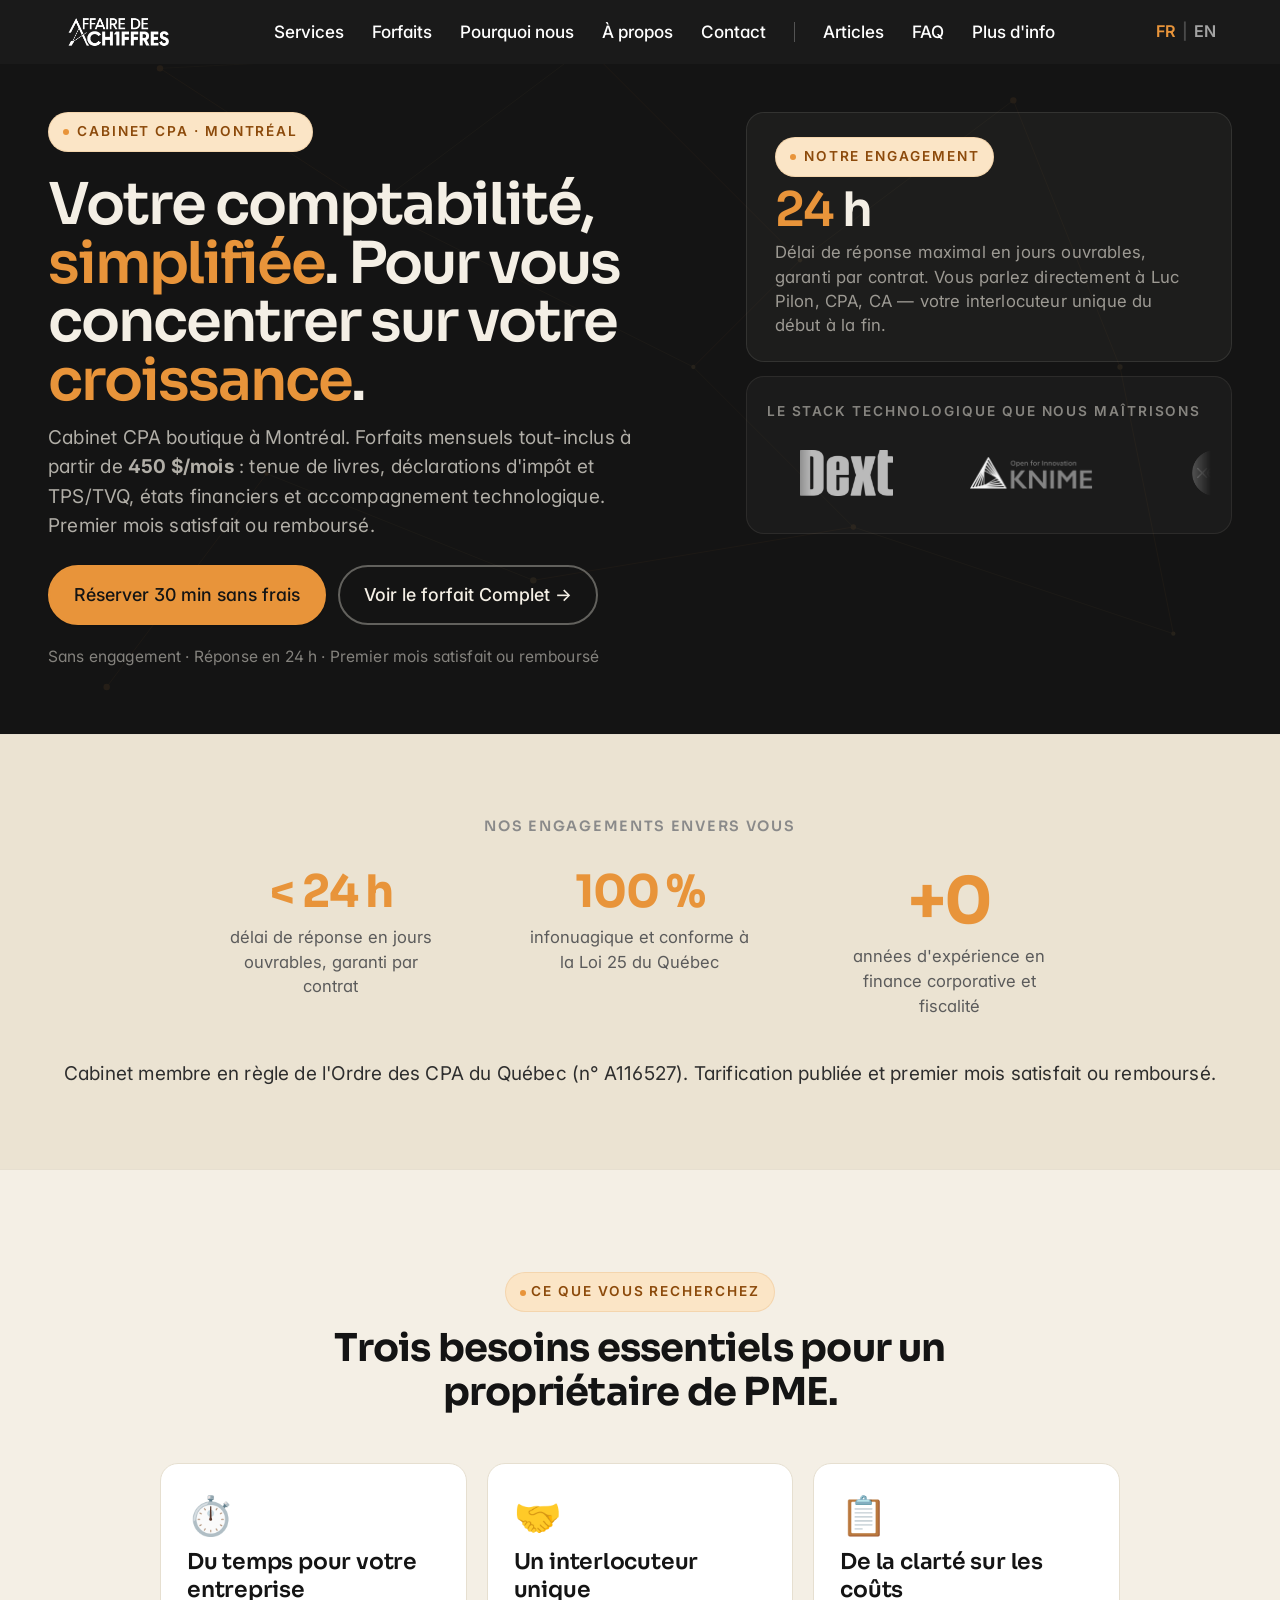
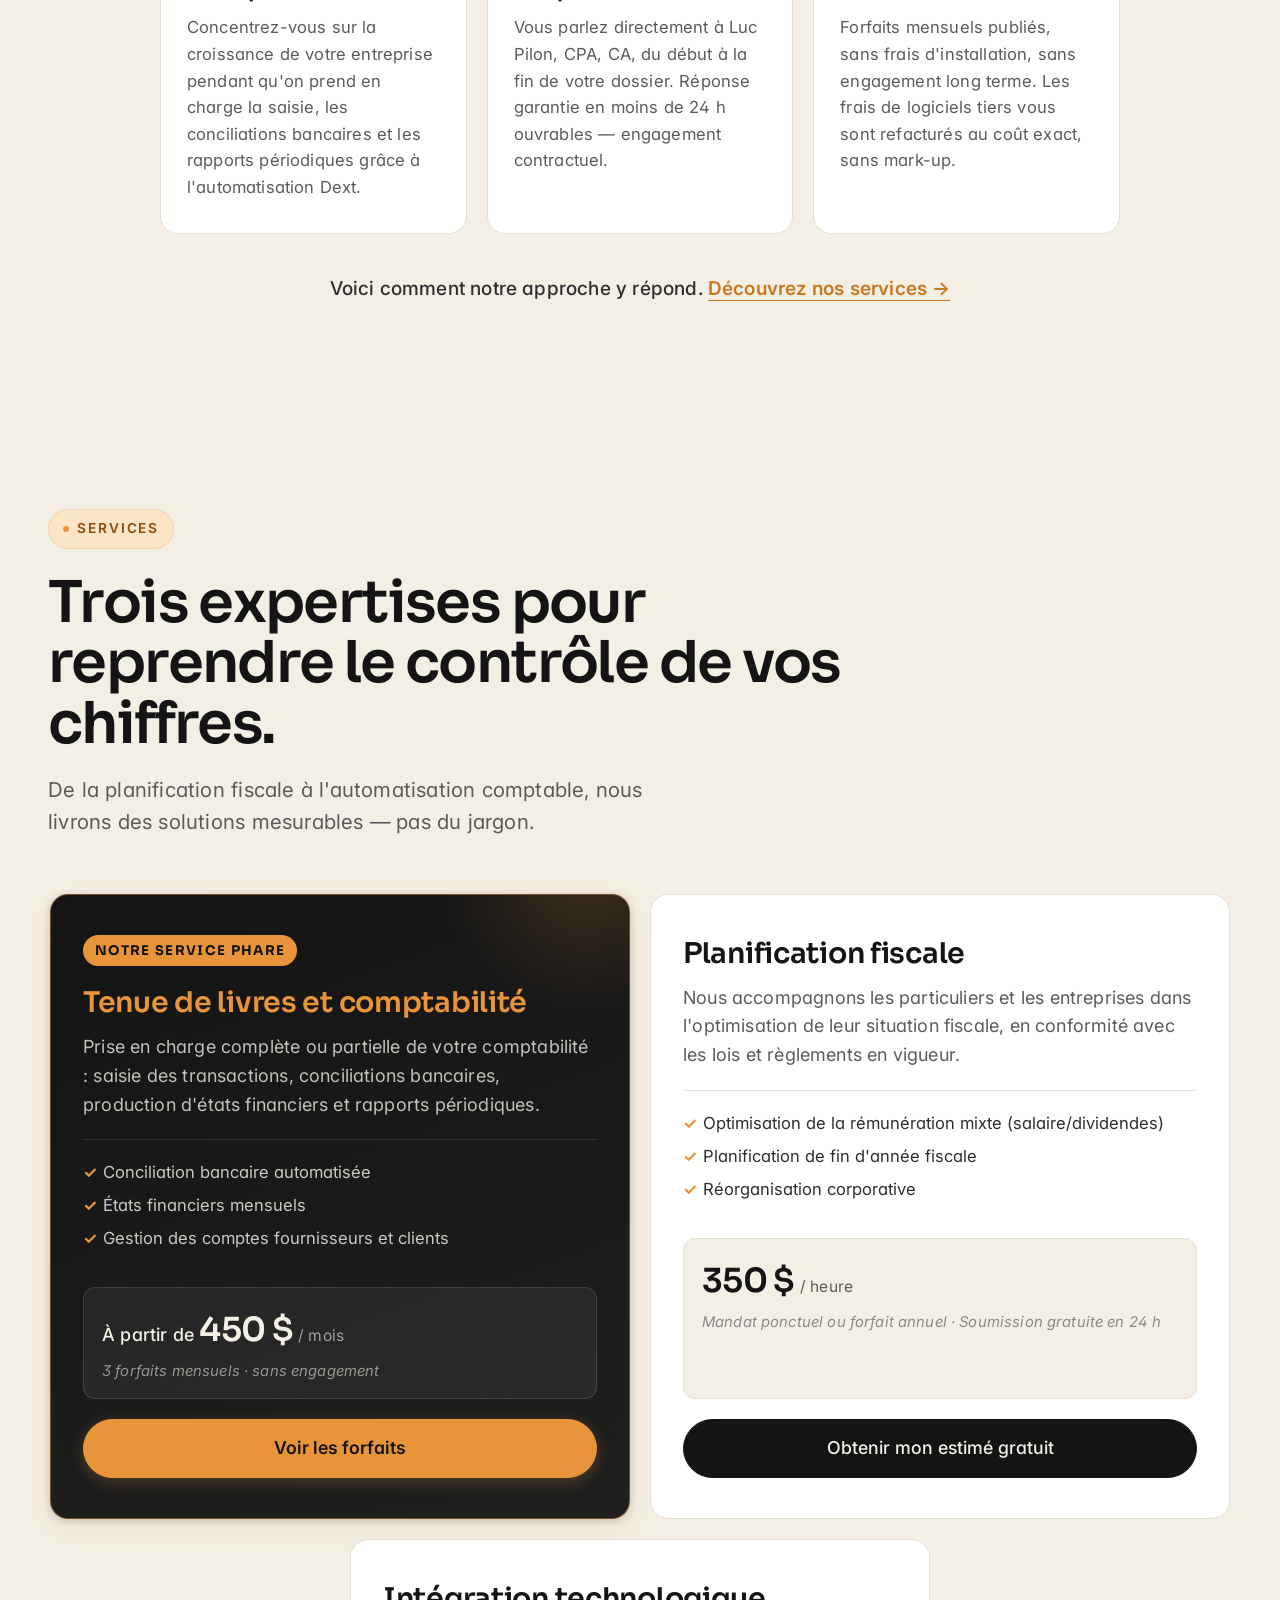
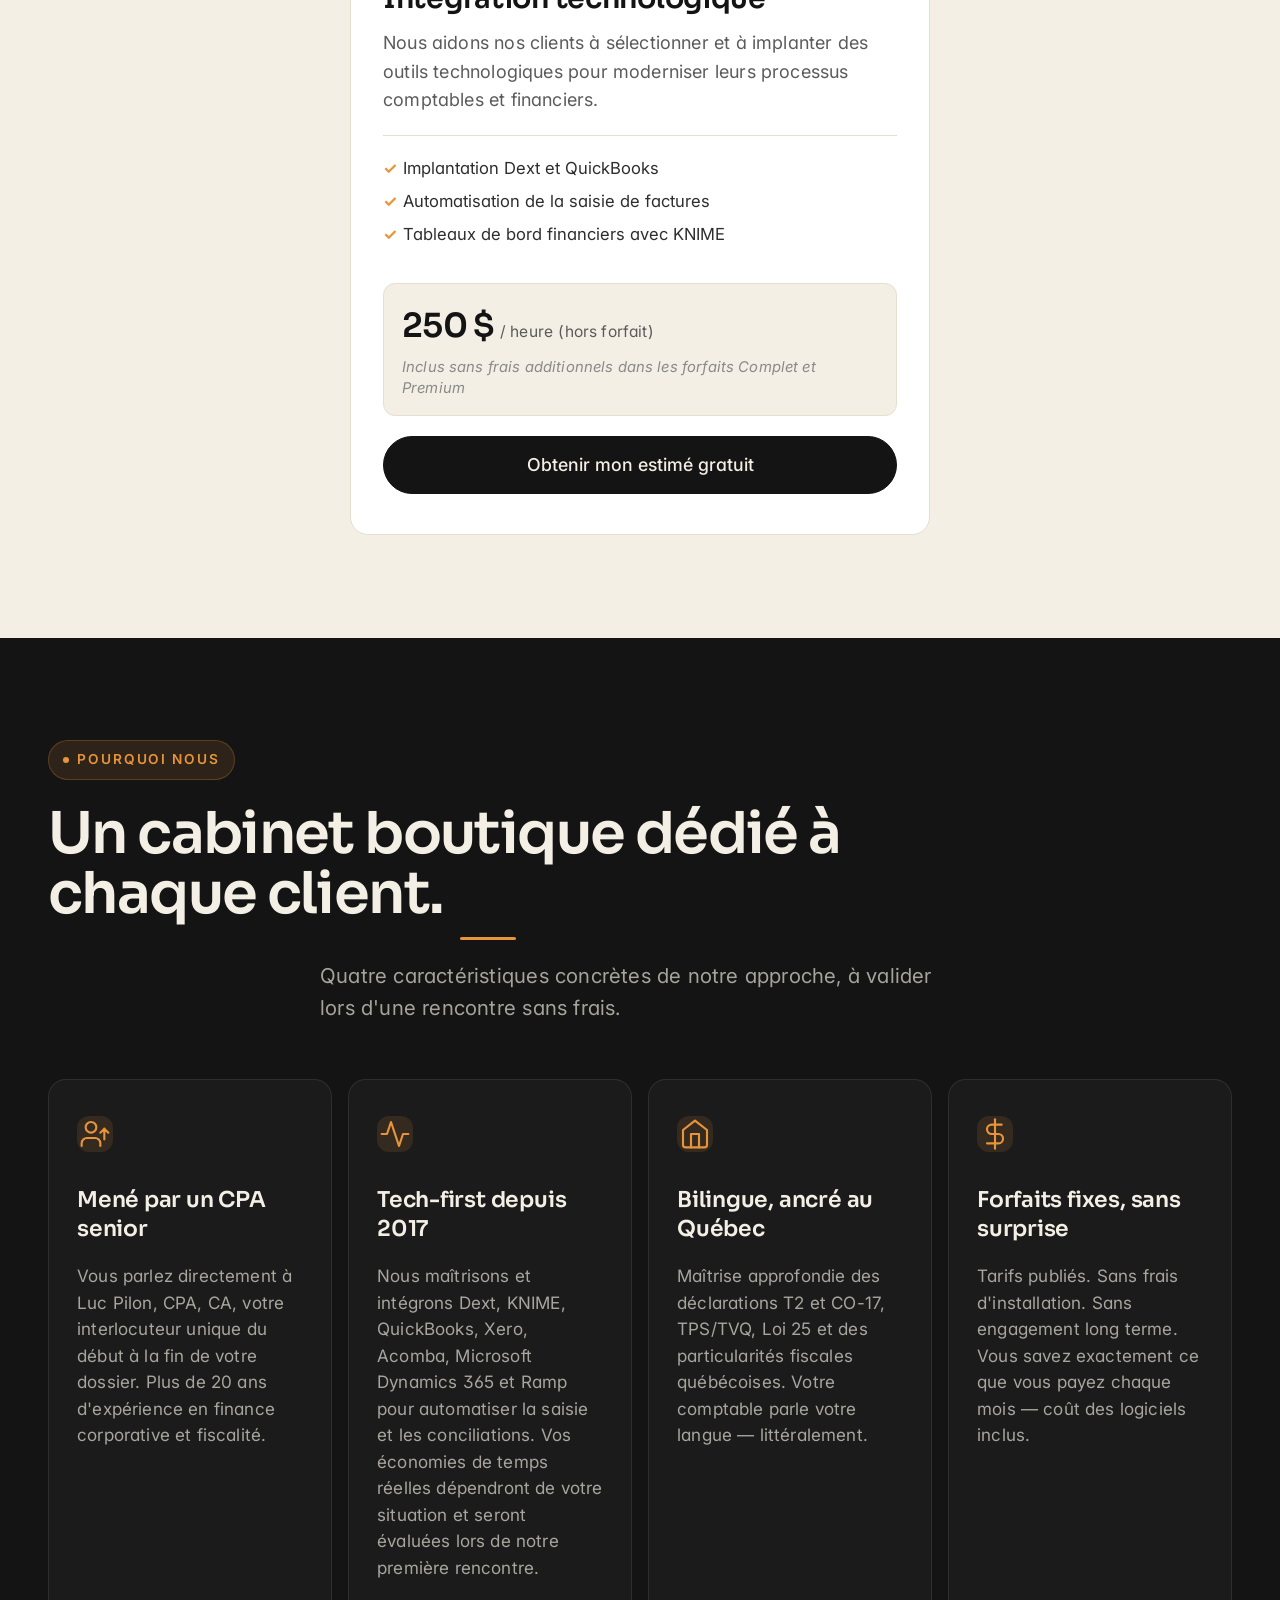
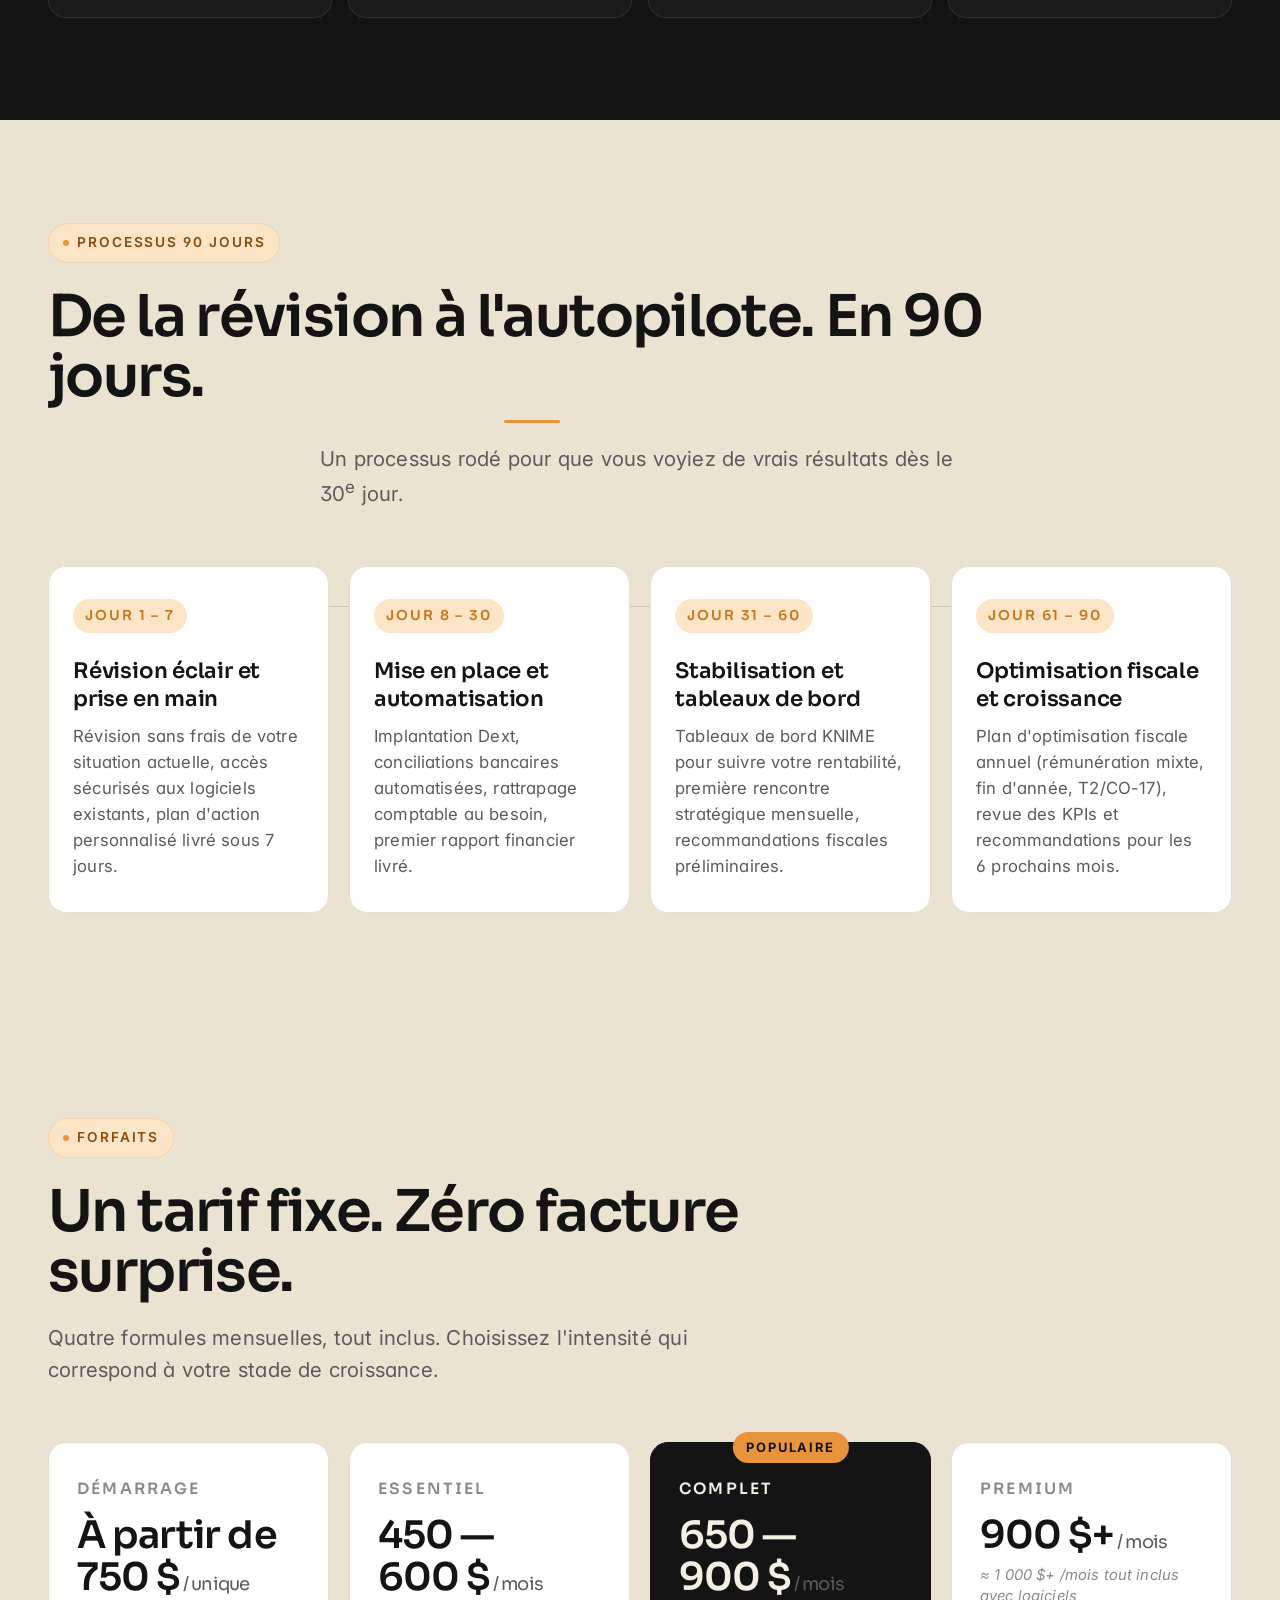
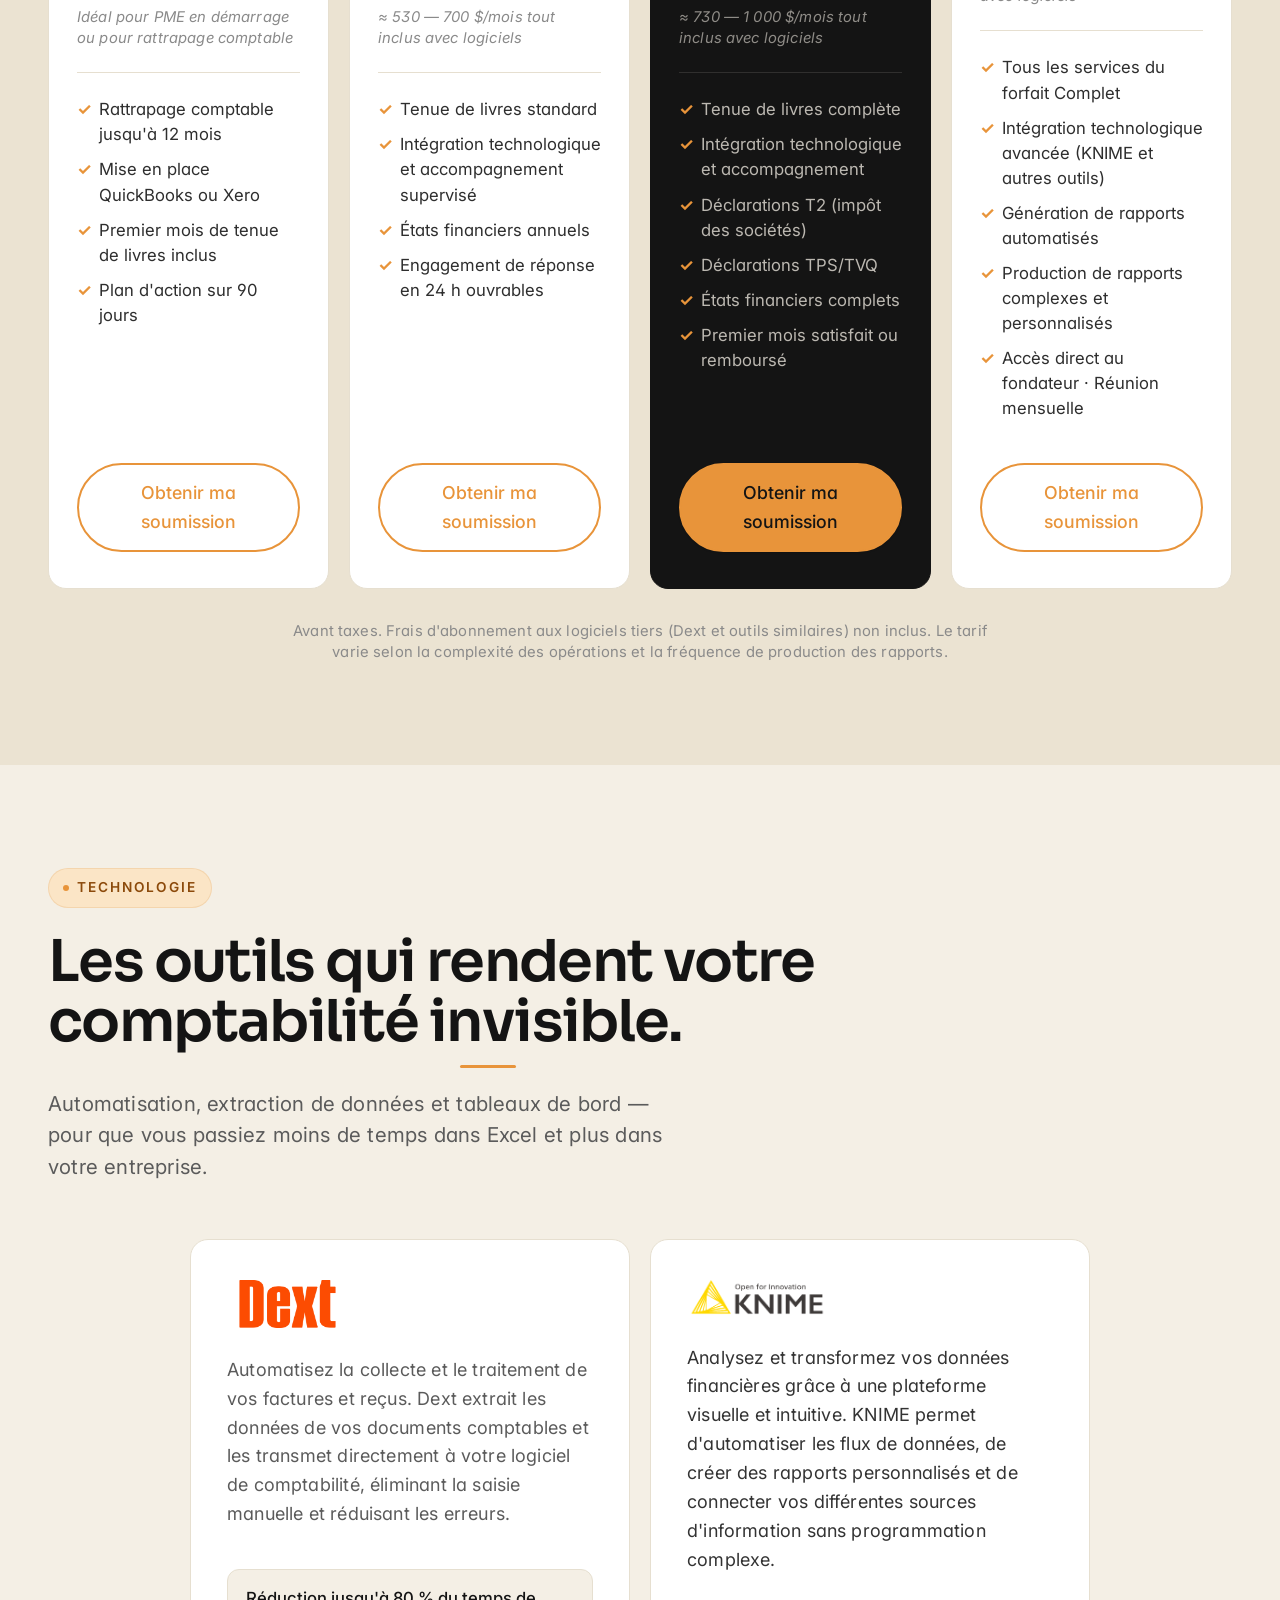
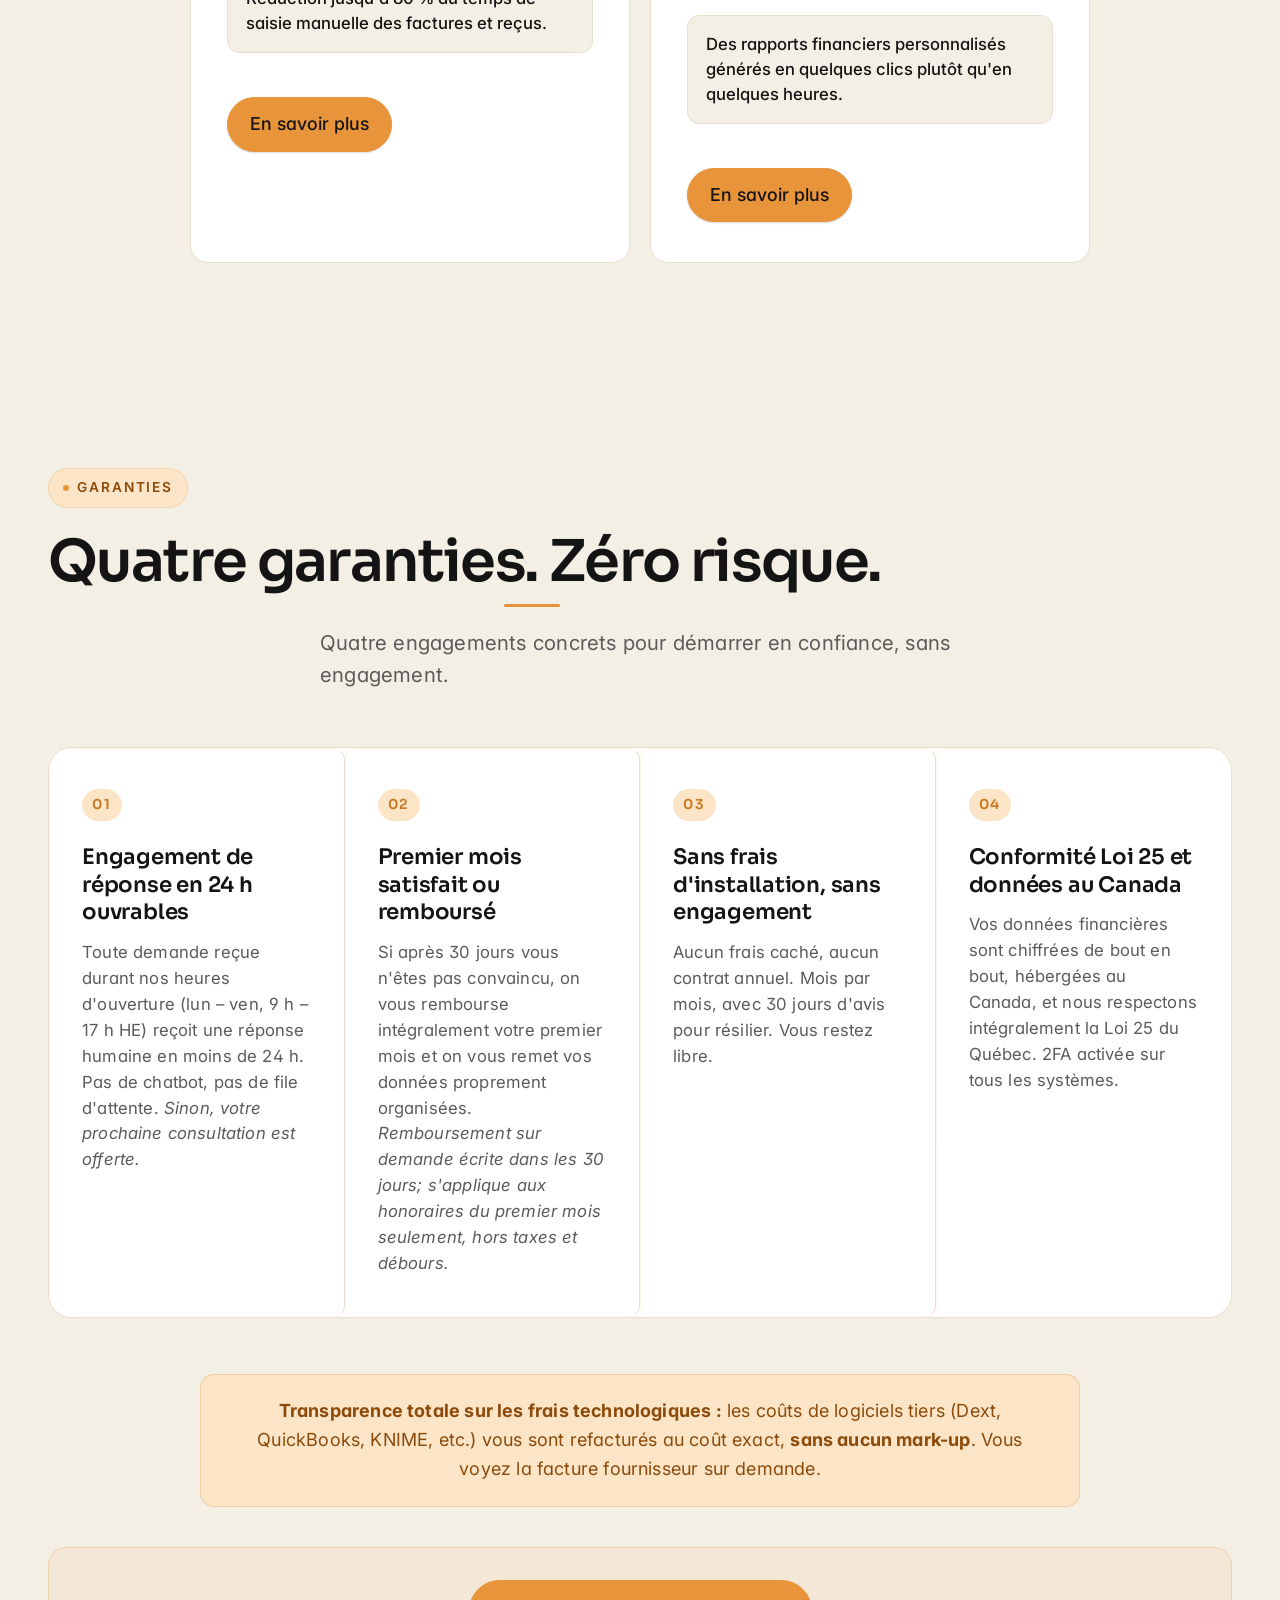
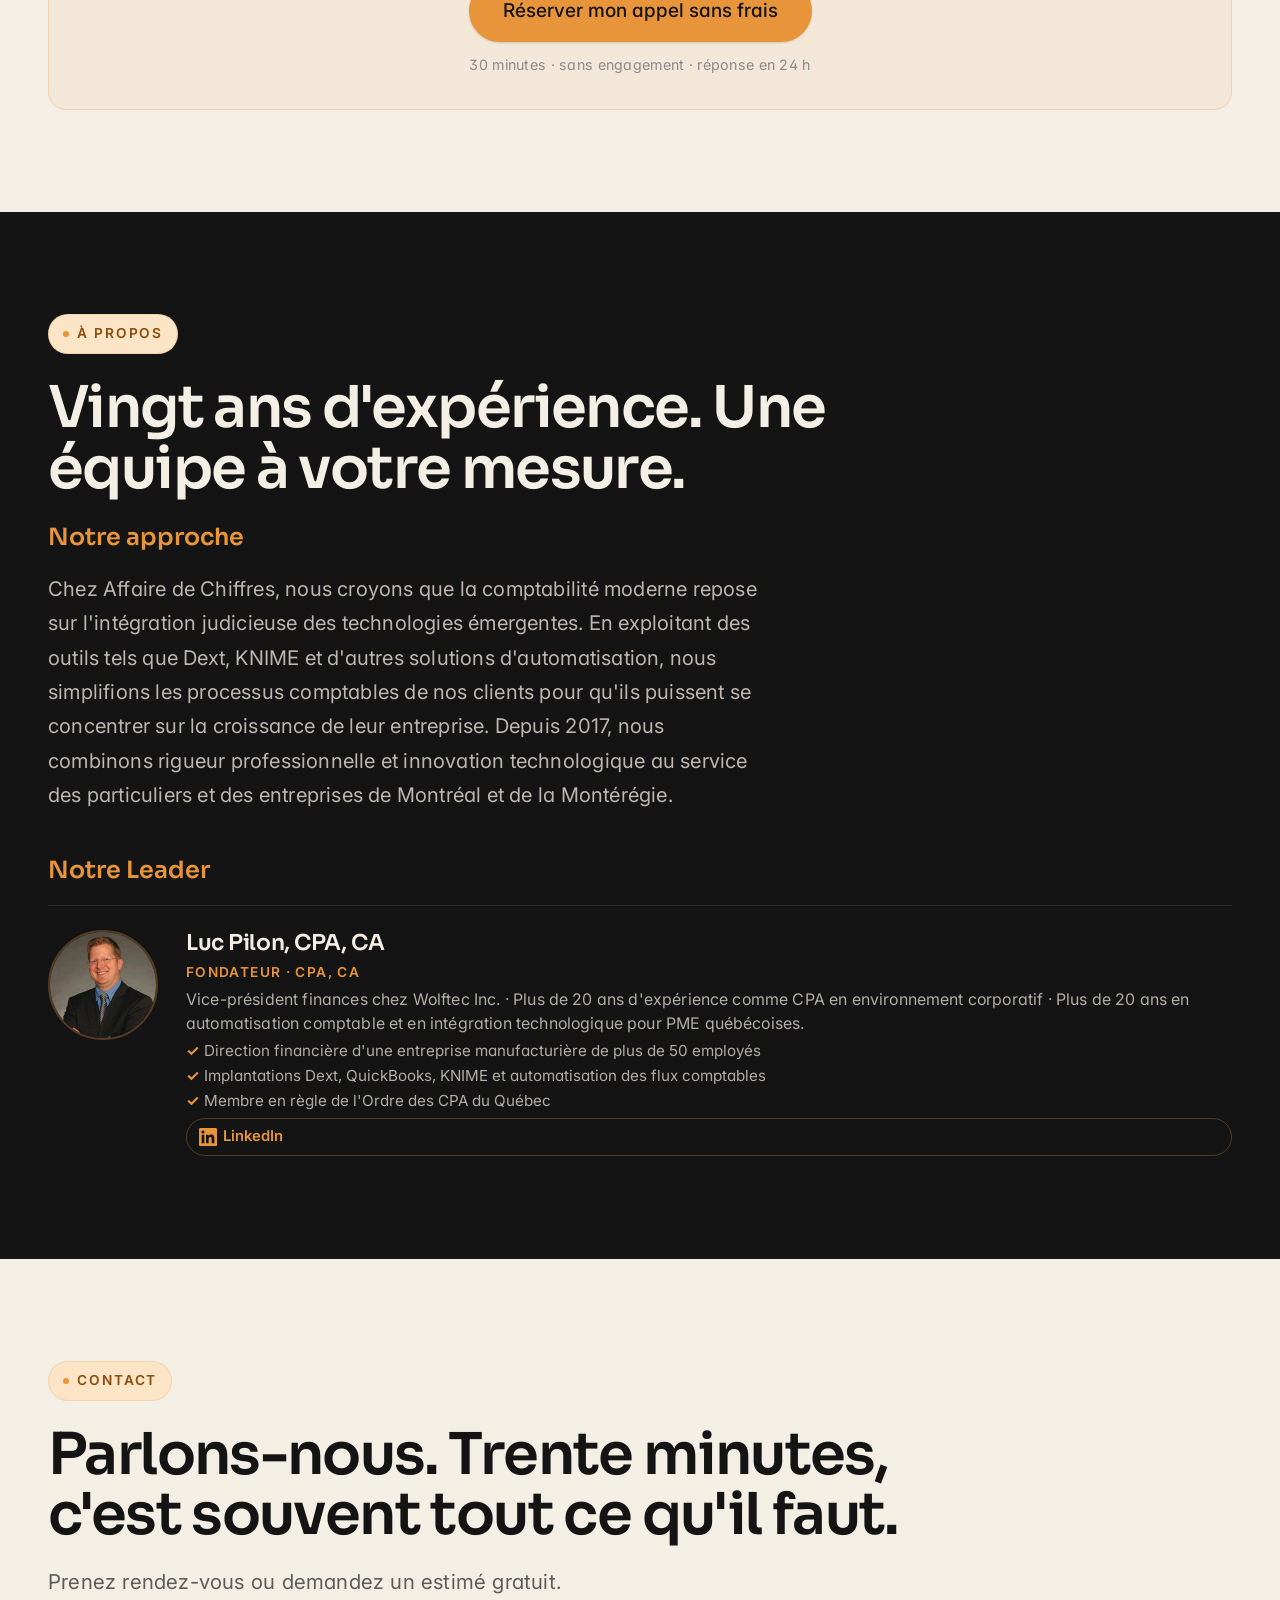
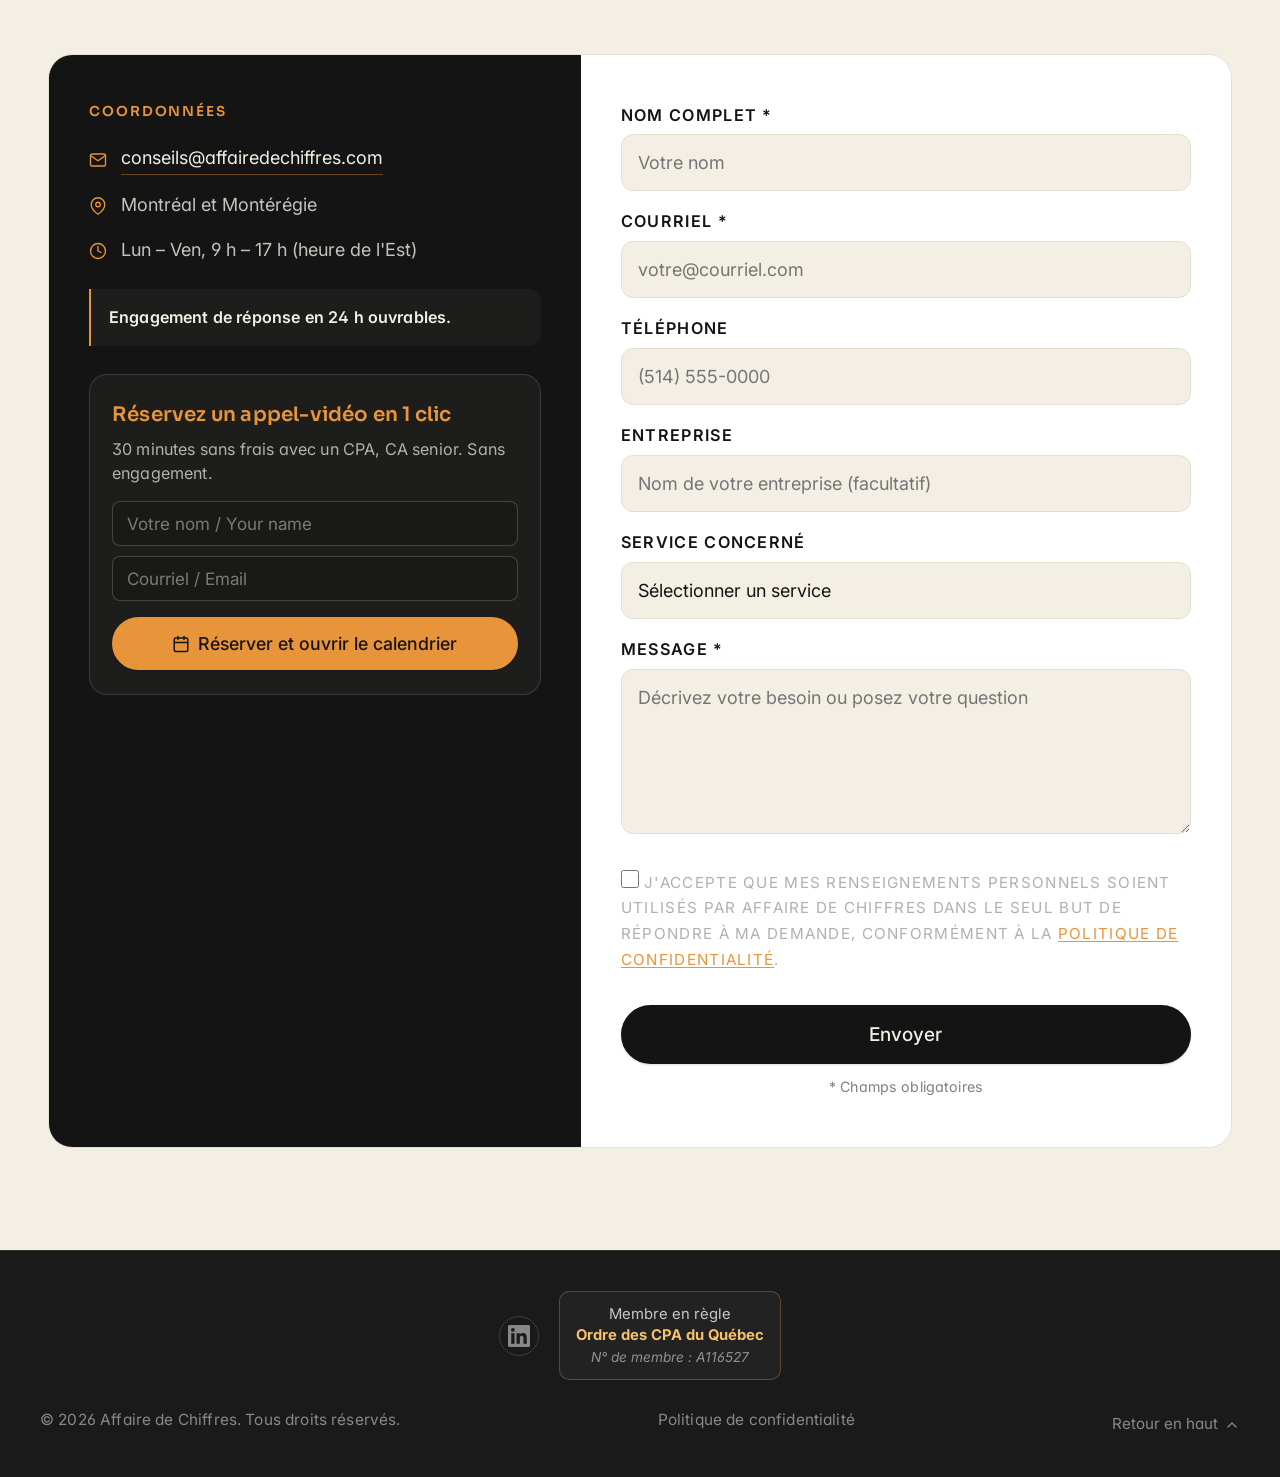
==== commit 73b53b23: "v61" ====
--- a/index.html
+++ b/index.html
@@ -200,14 +200,14 @@
 
           <!-- Titre principal (h1 unique pour le SEO) -->
           <h1 class="hero-titre hero-anim" style="animation-delay: 0.2s;">
-            <span data-lang="fr">Reprenez <strong>10 à 15 heures</strong> par mois. On gère vos chiffres, vous gérez votre <strong>croissance</strong>.</span>
-            <span data-lang="en">Get back <strong>10–15 hours</strong> a month. We handle your books — you handle <strong>growth</strong>.</span>
+            <span data-lang="fr">Votre comptabilité, <strong>simplifiée</strong>. Pour vous concentrer sur votre <strong>croissance</strong>.</span>
+            <span data-lang="en">Your accounting, <strong>simplified</strong>. So you can focus on <strong>growth</strong>.</span>
           </h1>
 
           <!-- Sous-titre -->
           <p class="hero-sous-titre hero-anim" style="animation-delay: 0.4s;">
-            <span data-lang="fr">Forfait tout-inclus dès <strong>450 $/mois</strong> : tenue de livres, déclarations T2 et TPS/TVQ, états financiers et automatisation Dext. Premier mois satisfait ou remboursé.</span>
-            <span data-lang="en">All-inclusive plans from <strong>$450/month</strong>: bookkeeping, T2 and GST/QST filings, financial statements and Dext automation. First month money-back guarantee.</span>
+            <span data-lang="fr">Cabinet CPA boutique à Montréal. Forfaits mensuels tout-inclus à partir de <strong>450 $/mois</strong> : tenue de livres, déclarations d'impôt et TPS/TVQ, états financiers et accompagnement technologique. Premier mois satisfait ou remboursé.</span>
+            <span data-lang="en">Boutique CPA firm in Montréal. All-inclusive monthly plans from <strong>$450/month</strong>: bookkeeping, tax returns and GST/QST, financial statements and technology support. First month money-back guarantee.</span>
           </p>
 
           <!-- Boutons d'action — CTA principal = réservation 30 min, secondaire = forfait complet -->
@@ -228,16 +228,16 @@
         </div>
 
         <!-- Colonne droite — Stat card + logo wall -->
-        <aside class="hero-aside hero-anim" style="animation-delay: 0.8s;" aria-label="Bénéfices clients">
+        <aside class="hero-aside hero-anim" style="animation-delay: 0.8s;" aria-label="À propos du cabinet">
           <div class="hero-stat-card">
             <span class="eyebrow">
-              <span data-lang="fr">Ce que vous économisez</span>
-              <span data-lang="en">What you save</span>
+              <span data-lang="fr">Notre engagement</span>
+              <span data-lang="en">Our commitment</span>
             </span>
-            <p class="hero-stat-card__number"><em>30–50</em> <span data-lang="fr">%</span><span data-lang="en">%</span></p>
+            <p class="hero-stat-card__number"><em>24</em> <span data-lang="fr">h</span><span data-lang="en">h</span></p>
             <p class="hero-stat-card__label">
-              <span data-lang="fr">Moins cher qu'un grand cabinet, avec un CPA, CA senior comme interlocuteur unique. Réponse en moins de 24 h, garantie.</span>
-              <span data-lang="en">Less expensive than a large firm, with a senior CPA, CA as your single point of contact. Response within 24h, guaranteed.</span>
+              <span data-lang="fr">Délai de réponse maximal en jours ouvrables, garanti par contrat. Vous parlez directement à Luc Pilon, CPA, CA — votre interlocuteur unique du début à la fin.</span>
+              <span data-lang="en">Maximum response time on business days, contractually guaranteed. You speak directly with Luc Pilon, CPA, CA — your single point of contact from start to finish.</span>
             </p>
           </div>
 
@@ -278,105 +278,101 @@
     </section>
 
     <!-- ============================================
-         BANDEAU PREUVE SOCIALE — bénéfices client mesurables
+         BANDEAU PREUVE SOCIALE — engagements et faits vérifiables
          ============================================ -->
-    <section id="preuve-sociale" class="section section-preuve-sociale" aria-label="Preuve sociale">
+    <section id="preuve-sociale" class="section section-preuve-sociale" aria-label="Nos engagements">
       <div class="section-contenu preuve-contenu">
         <p class="preuve-eyebrow scroll-reveal">
-          <span data-lang="fr">Ce que nos clients gagnent en travaillant avec nous</span>
-          <span data-lang="en">What our clients gain by working with us</span>
+          <span data-lang="fr">Nos engagements envers vous</span>
+          <span data-lang="en">Our commitments to you</span>
         </p>
 
         <div class="preuve-stats-grille">
           <div class="preuve-stat scroll-reveal">
-            <span class="preuve-stat-valeur" data-cible="15" data-suffixe=" h">0<span class="preuve-stat-suffixe"> h</span></span>
+            <span class="preuve-stat-valeur preuve-stat-texte">&lt;&nbsp;24&nbsp;h</span>
             <span class="preuve-stat-label">
-              <span data-lang="fr">économisées par mois en moyenne sur la saisie manuelle</span>
-              <span data-lang="en">saved per month on average on manual data entry</span>
+              <span data-lang="fr">délai de réponse en jours ouvrables, garanti par contrat</span>
+              <span data-lang="en">response time on business days, contractually guaranteed</span>
             </span>
           </div>
           <div class="preuve-stat scroll-reveal">
-            <span class="preuve-stat-valeur preuve-stat-texte">30–50&nbsp;%</span>
+            <span class="preuve-stat-valeur preuve-stat-texte">100&nbsp;%</span>
             <span class="preuve-stat-label">
-              <span data-lang="fr">moins cher qu'un grand cabinet pour un service équivalent</span>
-              <span data-lang="en">cheaper than a large firm for an equivalent service</span>
+              <span data-lang="fr">infonuagique et conforme à la Loi 25 du Québec</span>
+              <span data-lang="en">cloud-based and compliant with Quebec's Law 25</span>
             </span>
           </div>
           <div class="preuve-stat scroll-reveal">
-            <span class="preuve-stat-valeur preuve-stat-texte">&lt;&nbsp;24&nbsp;h</span>
+            <span class="preuve-stat-valeur" data-cible="20" data-prefixe="+"><span class="chiffre-prefixe">+</span>0</span>
             <span class="preuve-stat-label">
-              <span data-lang="fr">de délai de réponse moyen, garanti par contrat</span>
-              <span data-lang="en">average response time, contractually guaranteed</span>
+              <span data-lang="fr">années d'expérience en finance corporative et fiscalité</span>
+              <span data-lang="en">years of experience in corporate finance and tax</span>
             </span>
           </div>
         </div>
 
-        <p class="preuve-citation scroll-reveal">
-          <span data-lang="fr">« Avant, je passais mes dimanches dans Excel. Maintenant, je reçois un rapport mensuel clair et je peux enfin me concentrer sur ma croissance. »</span>
-          <span data-lang="en">"Before, I spent my Sundays in Excel. Now I get a clear monthly report and can finally focus on growth."</span>
-          <span class="preuve-citation-auteur">
-            <span data-lang="fr">— Propriétaire d'une PME e-commerce, Montréal (12 employés)</span>
-            <span data-lang="en">— Owner of an e-commerce SMB, Montréal (12 employees)</span>
-          </span>
+        <p class="preuve-rassurance scroll-reveal">
+          <span data-lang="fr">Cabinet membre en règle de l'Ordre des CPA du Québec (n° A116527). Tarification publiée et premier mois satisfait ou remboursé.</span>
+          <span data-lang="en">Member firm in good standing of the Ordre des CPA du Québec (#A116527). Published pricing and first-month money-back guarantee.</span>
         </p>
       </div>
     </section>
 
     <!-- ============================================
-         BANDEAU « LE DÉFI » — Pain points résonance
+         BANDEAU « CE QUE VOUS RECHERCHEZ » — Besoins clients
          ============================================ -->
-    <section id="defi" class="section section-defi" aria-label="Le défi des PME québécoises">
+    <section id="defi" class="section section-defi" aria-label="Ce que vous recherchez chez un comptable">
       <div class="section-contenu defi-contenu">
         <span class="eyebrow scroll-reveal">
-          <span data-lang="fr">Le défi</span>
-          <span data-lang="en">The challenge</span>
+          <span data-lang="fr">Ce que vous recherchez</span>
+          <span data-lang="en">What you're looking for</span>
         </span>
         <h2 class="scroll-reveal">
-          <span data-lang="fr">Reconnaissez-vous l'une de ces situations&nbsp;?</span>
-          <span data-lang="en">Do any of these sound familiar?</span>
+          <span data-lang="fr">Trois besoins essentiels pour un propriétaire de PME.</span>
+          <span data-lang="en">Three essential needs for an SMB owner.</span>
         </h2>
 
         <div class="defi-grille">
           <article class="defi-carte scroll-reveal">
-            <div class="defi-emoji" aria-hidden="true">⏰</div>
+            <div class="defi-emoji" aria-hidden="true">⏱️</div>
             <h3 class="defi-titre">
-              <span data-lang="fr">Vos soirées dans Excel</span>
-              <span data-lang="en">Your evenings in Excel</span>
+              <span data-lang="fr">Du temps pour votre entreprise</span>
+              <span data-lang="en">Time for your business</span>
             </h3>
             <p class="defi-texte">
-              <span data-lang="fr">Vous perdez 10 à 15 heures par mois à classer des reçus, ressaisir des factures et concilier des comptes au lieu de faire croître votre entreprise.</span>
-              <span data-lang="en">You waste 10 to 15 hours a month sorting receipts, re-entering invoices and reconciling accounts instead of growing your business.</span>
+              <span data-lang="fr">Concentrez-vous sur la croissance de votre entreprise pendant qu'on prend en charge la saisie, les conciliations bancaires et les rapports périodiques grâce à l'automatisation Dext.</span>
+              <span data-lang="en">Focus on growing your business while we handle data entry, bank reconciliations and periodic reporting through Dext automation.</span>
             </p>
           </article>
 
           <article class="defi-carte scroll-reveal">
-            <div class="defi-emoji" aria-hidden="true">📵</div>
+            <div class="defi-emoji" aria-hidden="true">🤝</div>
             <h3 class="defi-titre">
-              <span data-lang="fr">Votre comptable est injoignable</span>
-              <span data-lang="en">Your accountant is unreachable</span>
+              <span data-lang="fr">Un interlocuteur unique</span>
+              <span data-lang="en">A single point of contact</span>
             </h3>
             <p class="defi-texte">
-              <span data-lang="fr">Vous attendez 3 à 5 jours pour une simple réponse par courriel. Et quand vous l'avez, c'est un junior qui ne connaît pas votre dossier.</span>
-              <span data-lang="en">You wait 3 to 5 days for a simple email reply. And when you get one, it's from a junior who doesn't know your file.</span>
+              <span data-lang="fr">Vous parlez directement à Luc Pilon, CPA, CA, du début à la fin de votre dossier. Réponse garantie en moins de 24 h ouvrables — engagement contractuel.</span>
+              <span data-lang="en">You speak directly with Luc Pilon, CPA, CA, from start to finish of your file. Guaranteed response within 24 business hours — contractual commitment.</span>
             </p>
           </article>
 
           <article class="defi-carte scroll-reveal">
-            <div class="defi-emoji" aria-hidden="true">💸</div>
+            <div class="defi-emoji" aria-hidden="true">📋</div>
             <h3 class="defi-titre">
-              <span data-lang="fr">Des factures-surprises</span>
-              <span data-lang="en">Surprise invoices</span>
+              <span data-lang="fr">De la clarté sur les coûts</span>
+              <span data-lang="en">Clarity on costs</span>
             </h3>
             <p class="defi-texte">
-              <span data-lang="fr">Un appel de 20 minutes facturé 1 200 $. Des frais de logiciels gonflés. Un grand cabinet qui vous traite comme un dossier parmi des centaines.</span>
-              <span data-lang="en">A 20-minute call billed at $1,200. Inflated software fees. A large firm that treats you like one file among hundreds.</span>
+              <span data-lang="fr">Forfaits mensuels publiés, sans frais d'installation, sans engagement long terme. Les frais de logiciels tiers vous sont refacturés au coût exact, sans mark-up.</span>
+              <span data-lang="en">Published monthly plans, no setup fees, no long-term commitment. Third-party software fees passed through at exact cost, with zero mark-up.</span>
             </p>
           </article>
         </div>
 
         <p class="defi-transition scroll-reveal">
-          <span data-lang="fr">Ce n'est pas une fatalité. <a href="#services">Voici comment on travaille différemment →</a></span>
-          <span data-lang="en">It doesn't have to be that way. <a href="#services">Here's how we work differently →</a></span>
+          <span data-lang="fr">Voici comment notre approche y répond. <a href="#services">Découvrez nos services →</a></span>
+          <span data-lang="en">Here's how our approach delivers on these. <a href="#services">Discover our services →</a></span>
         </p>
       </div>
     </section>
@@ -545,8 +541,8 @@
           <span data-lang="en">A boutique firm dedicated to every client.</span>
         </h2>
         <p class="pourquoi-sous-titre scroll-reveal">
-          <span data-lang="fr">Quatre raisons concrètes pour lesquelles les PME québécoises nous choisissent plutôt qu'un grand cabinet ou un comptable indépendant.</span>
-          <span data-lang="en">Four concrete reasons Quebec SMEs pick us over a big firm or an independent bookkeeper.</span>
+          <span data-lang="fr">Quatre caractéristiques concrètes de notre approche, à valider lors d'une rencontre sans frais.</span>
+          <span data-lang="en">Four concrete features of our approach, to be confirmed during a no-charge meeting.</span>
         </p>
 
         <div class="pourquoi-grille">
@@ -560,8 +556,8 @@
               <span data-lang="en">Led by a senior CPA</span>
             </h3>
             <p class="pourquoi-texte">
-              <span data-lang="fr">Pas d'assistant junior, pas de roulement de personnel. Vous parlez directement à Luc Pilon, CPA, CA, qui cumule plus de 20 ans en finance corporative.</span>
-              <span data-lang="en">No junior assistant, no staff turnover. You speak directly with Luc Pilon, CPA, CA, with 20+ years of corporate finance experience.</span>
+              <span data-lang="fr">Vous parlez directement à Luc Pilon, CPA, CA, votre interlocuteur unique du début à la fin de votre dossier. Plus de 20 ans d'expérience en finance corporative et fiscalité.</span>
+              <span data-lang="en">You speak directly with Luc Pilon, CPA, CA — your single point of contact from start to finish of your file. Over 20 years of experience in corporate finance and tax.</span>
             </p>
           </article>
 
@@ -574,8 +570,8 @@
               <span data-lang="en">Tech-first since 2017</span>
             </h3>
             <p class="pourquoi-texte">
-              <span data-lang="fr">Dext, KNIME, QuickBooks, Xero, Acomba, Microsoft Dynamics 365, Ramp. Vous gagnez en moyenne 10 à 15 heures par mois sur la saisie manuelle.</span>
-              <span data-lang="en">Dext, KNIME, QuickBooks, Xero, Acomba, Microsoft Dynamics 365, Ramp. You save 10–15 hours of manual entry per month on average.</span>
+              <span data-lang="fr">Nous maîtrisons et intégrons Dext, KNIME, QuickBooks, Xero, Acomba, Microsoft Dynamics 365 et Ramp pour automatiser la saisie et les conciliations. Vos économies de temps réelles dépendront de votre situation et seront évaluées lors de notre première rencontre.</span>
+              <span data-lang="en">We master and integrate Dext, KNIME, QuickBooks, Xero, Acomba, Microsoft Dynamics 365 and Ramp to automate data entry and reconciliations. Actual time savings will depend on your situation and will be assessed during our first meeting.</span>
             </p>
           </article>
 
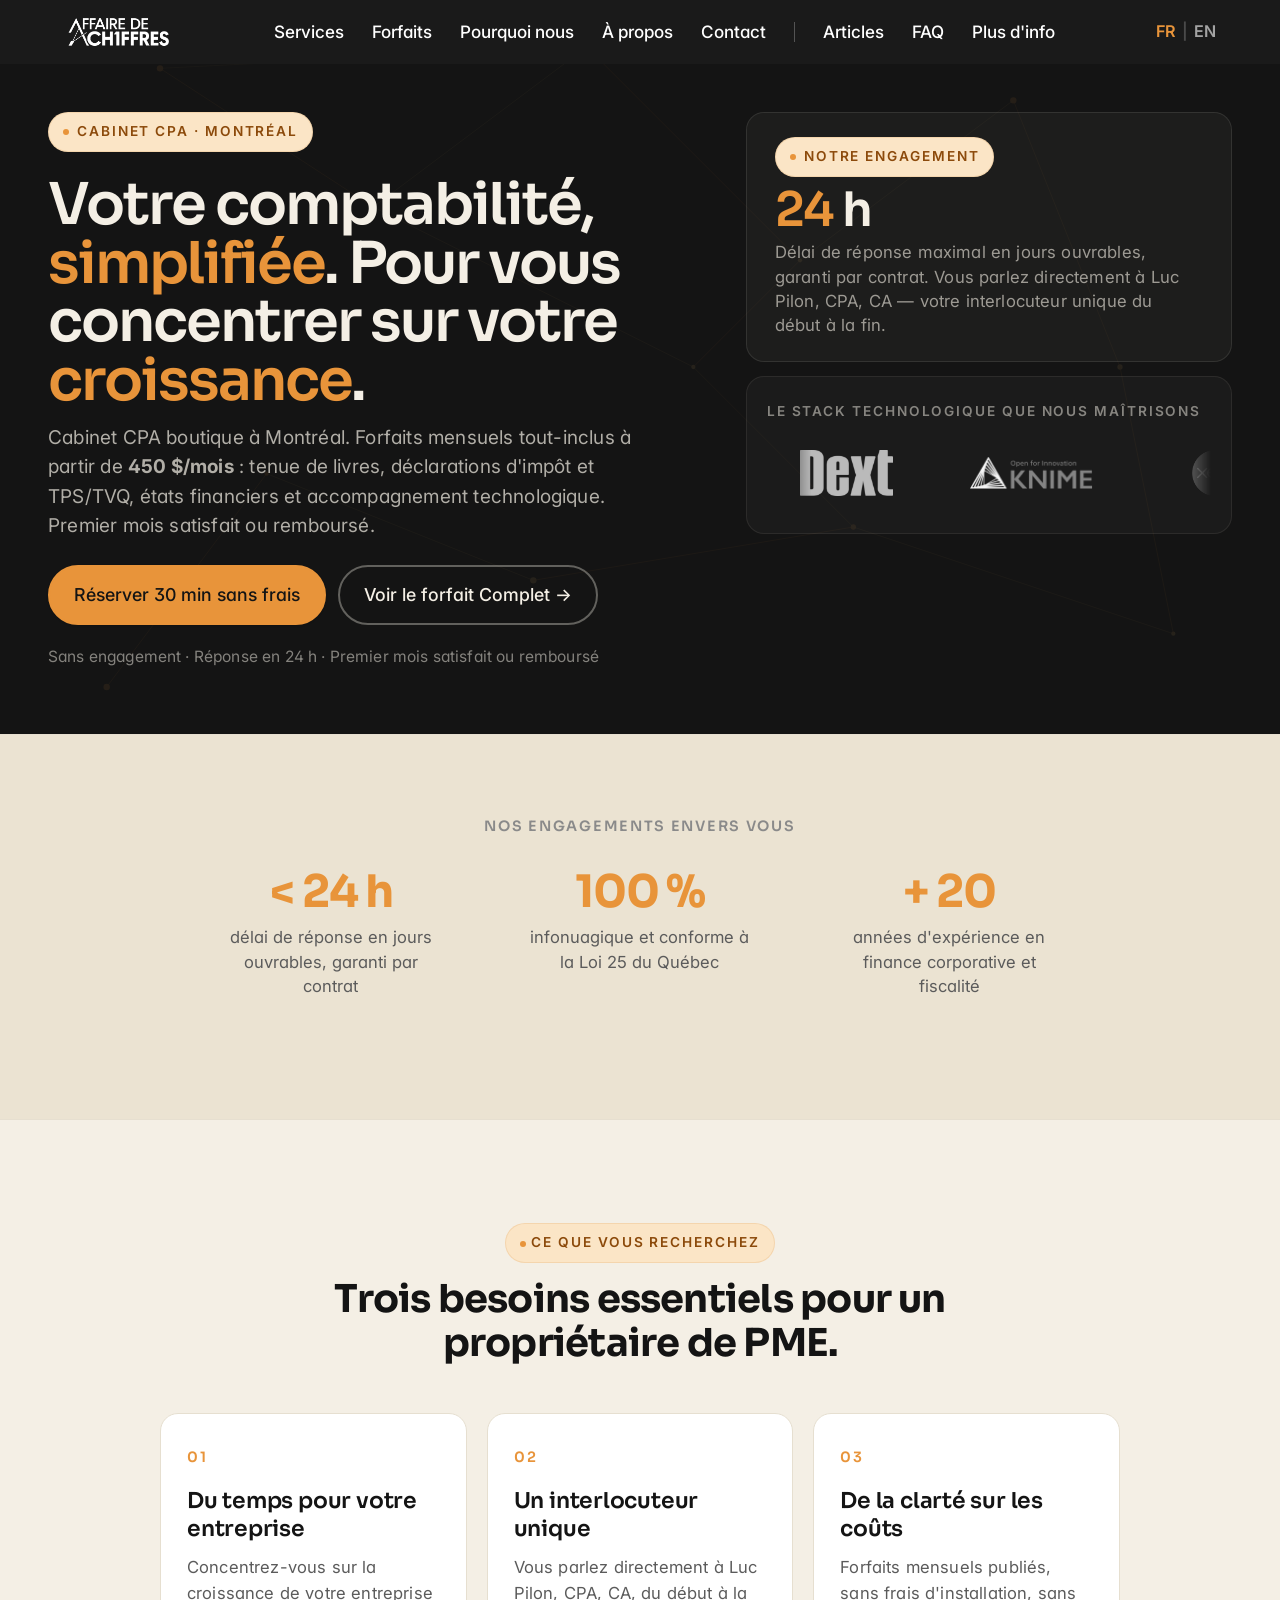
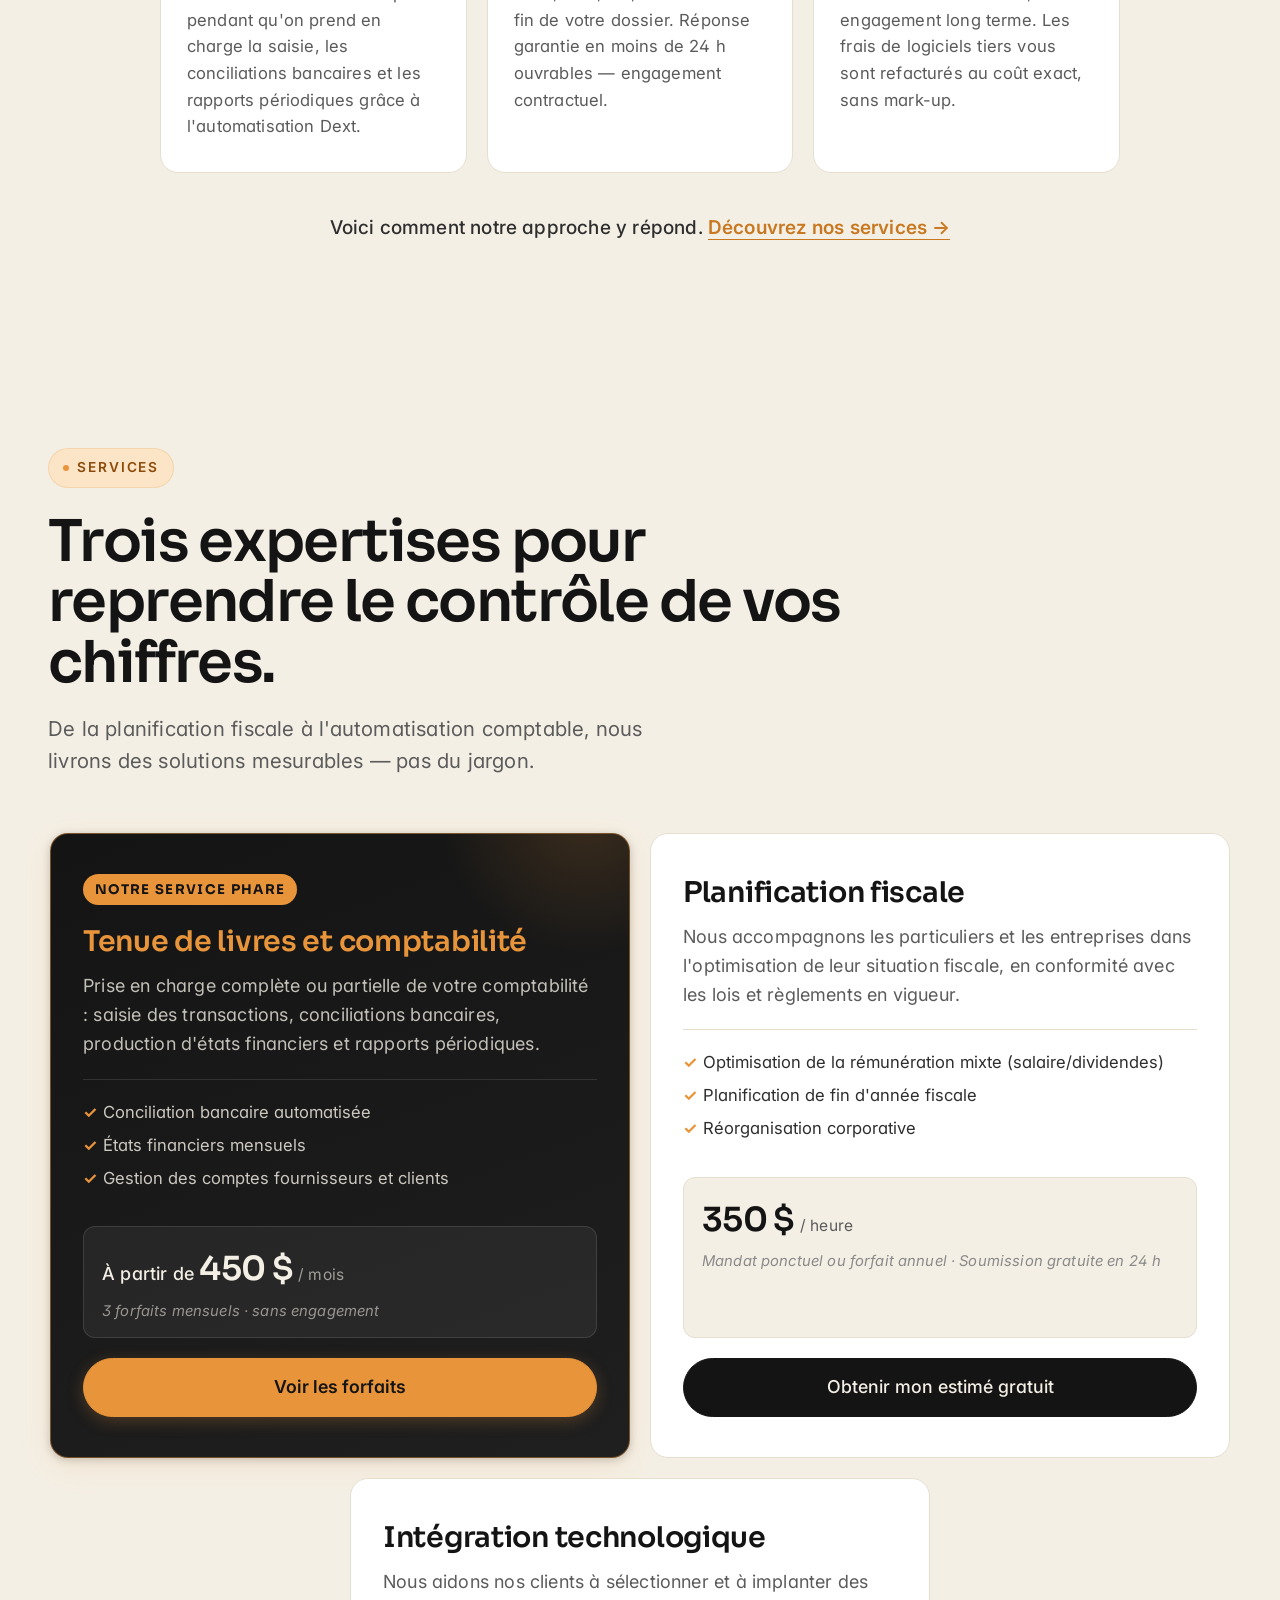
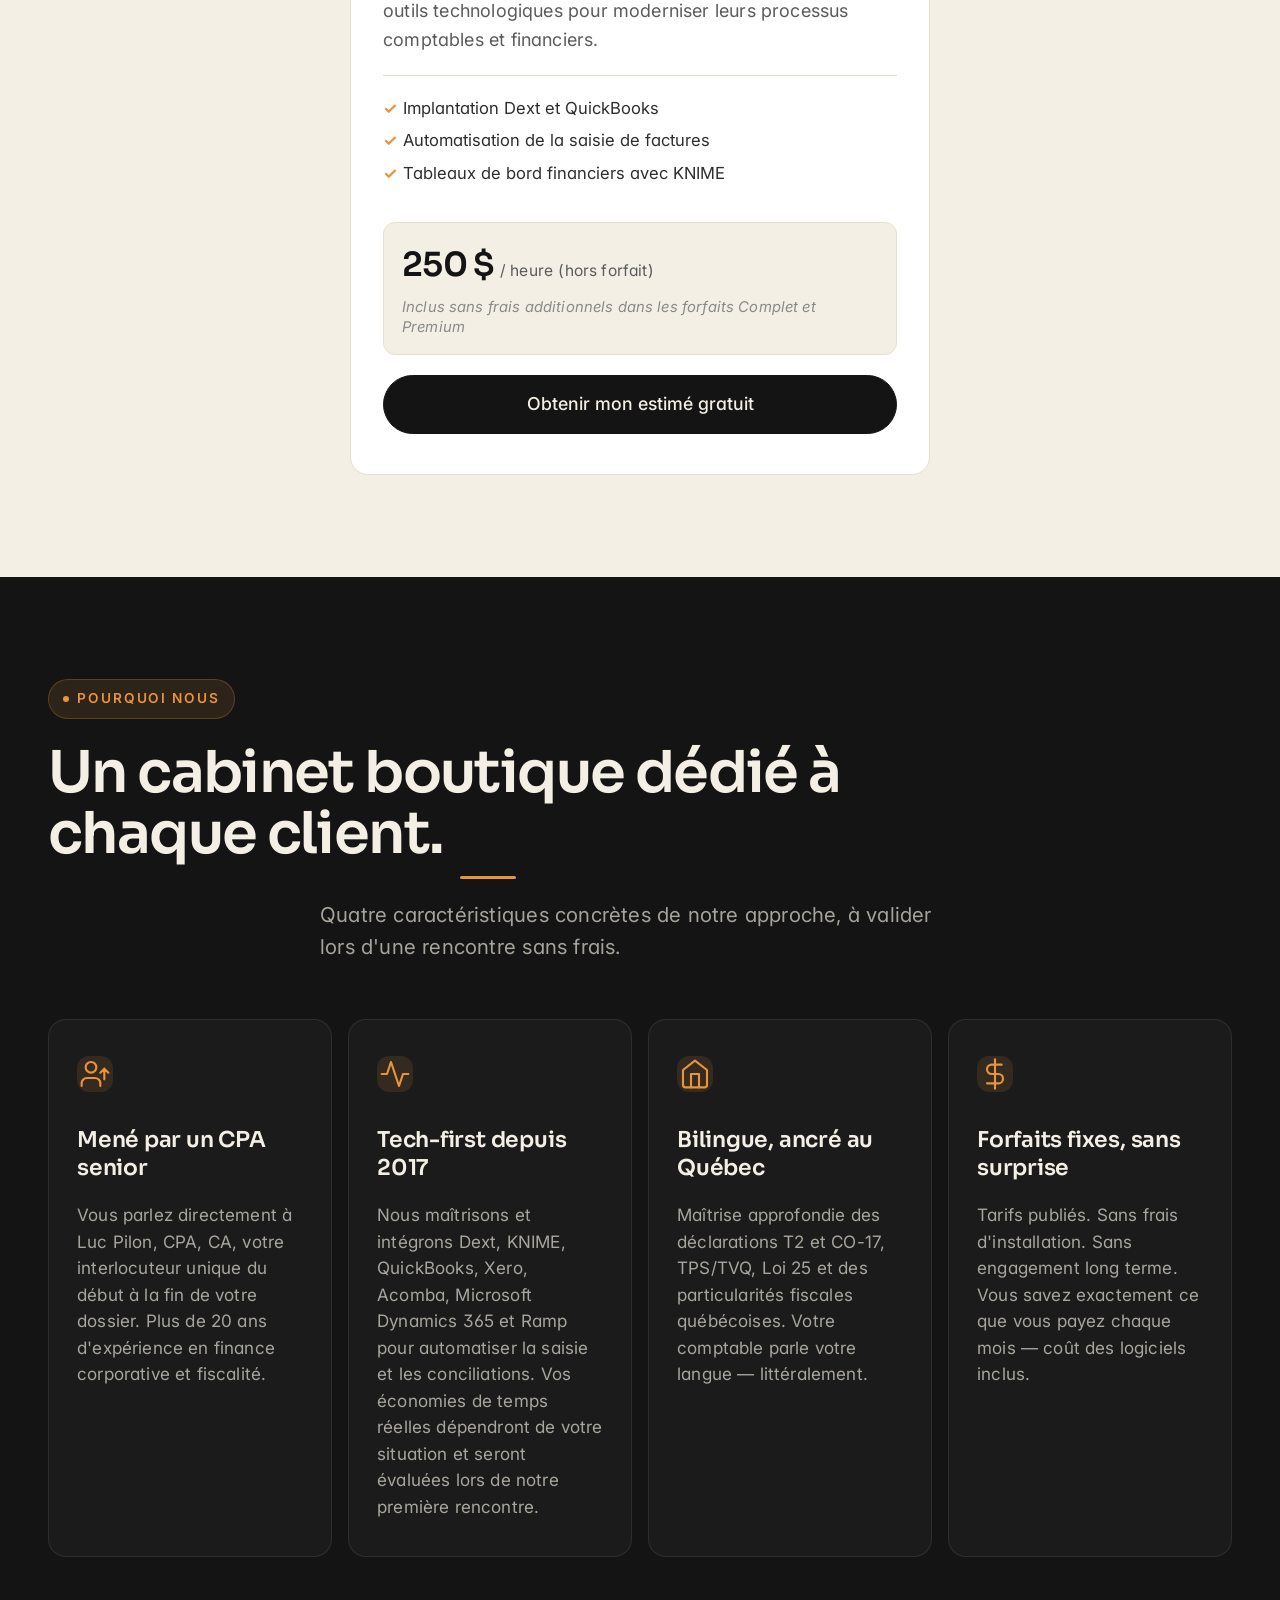
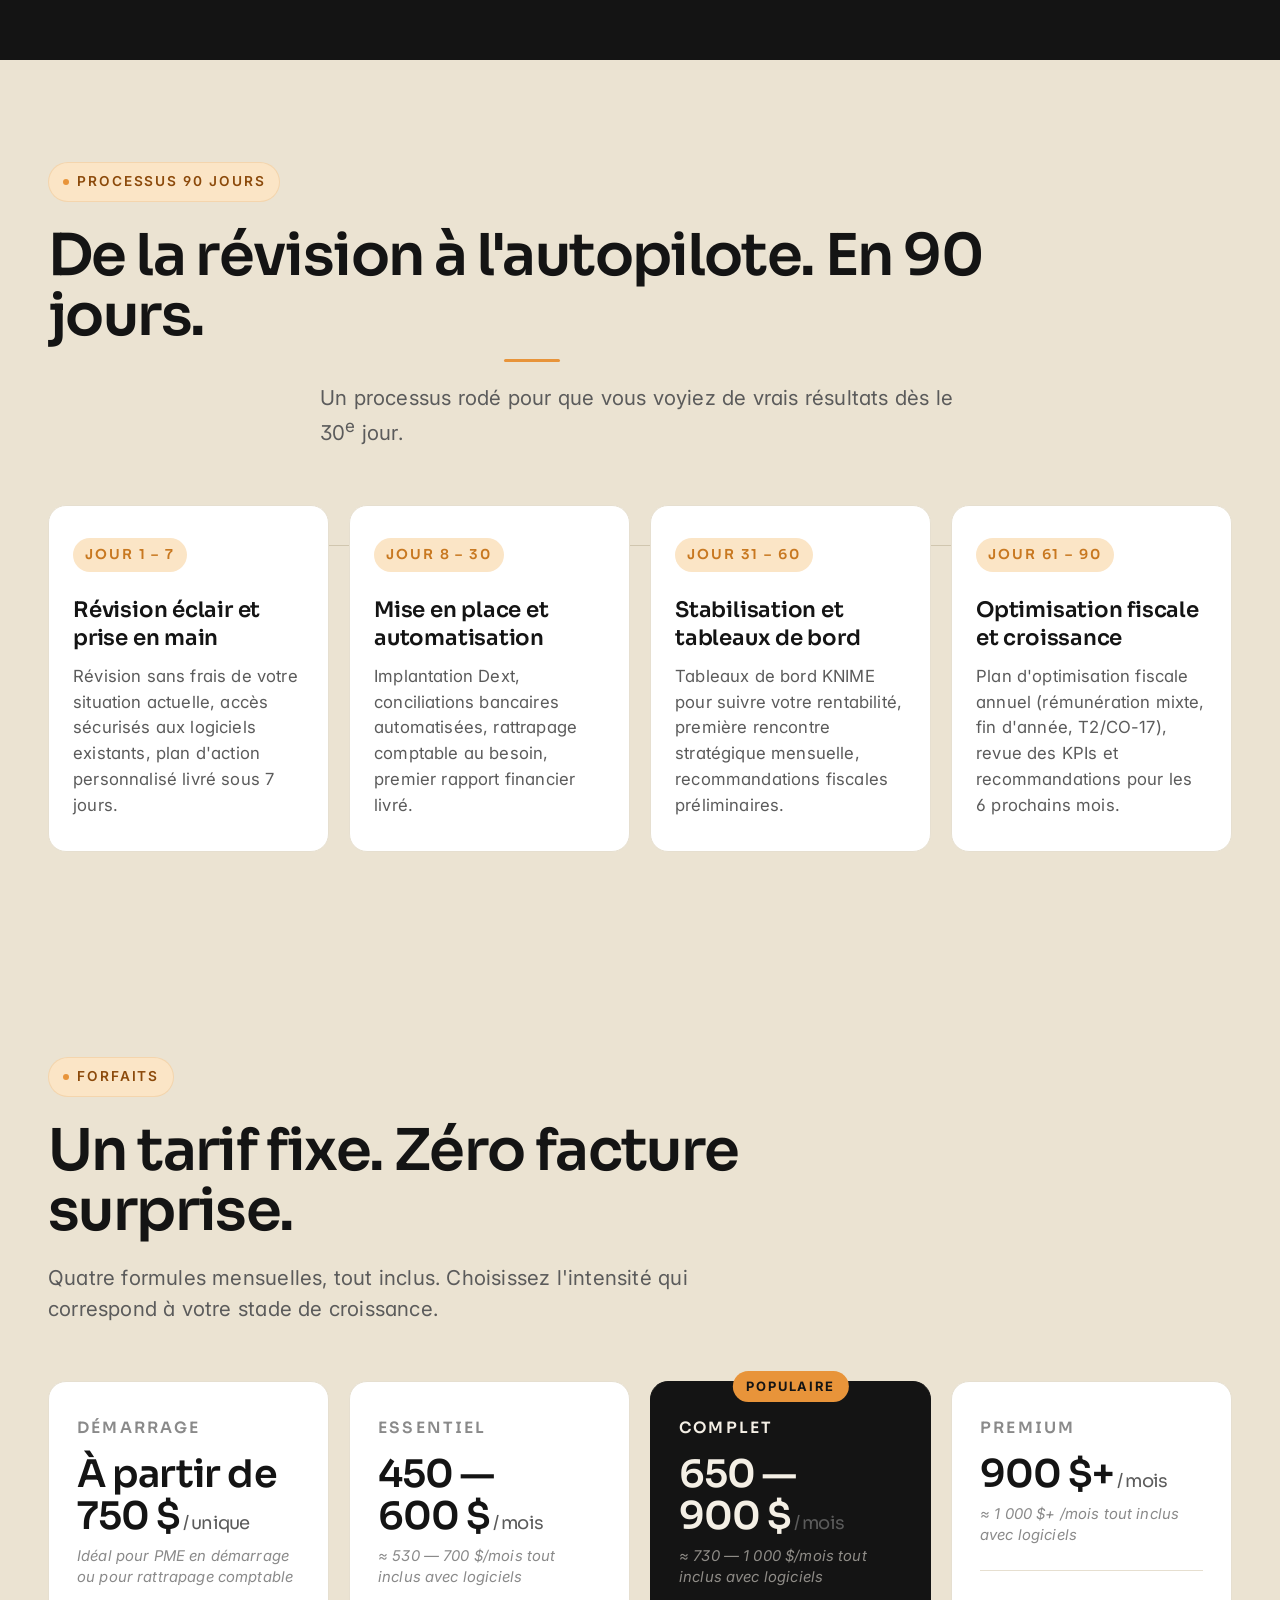
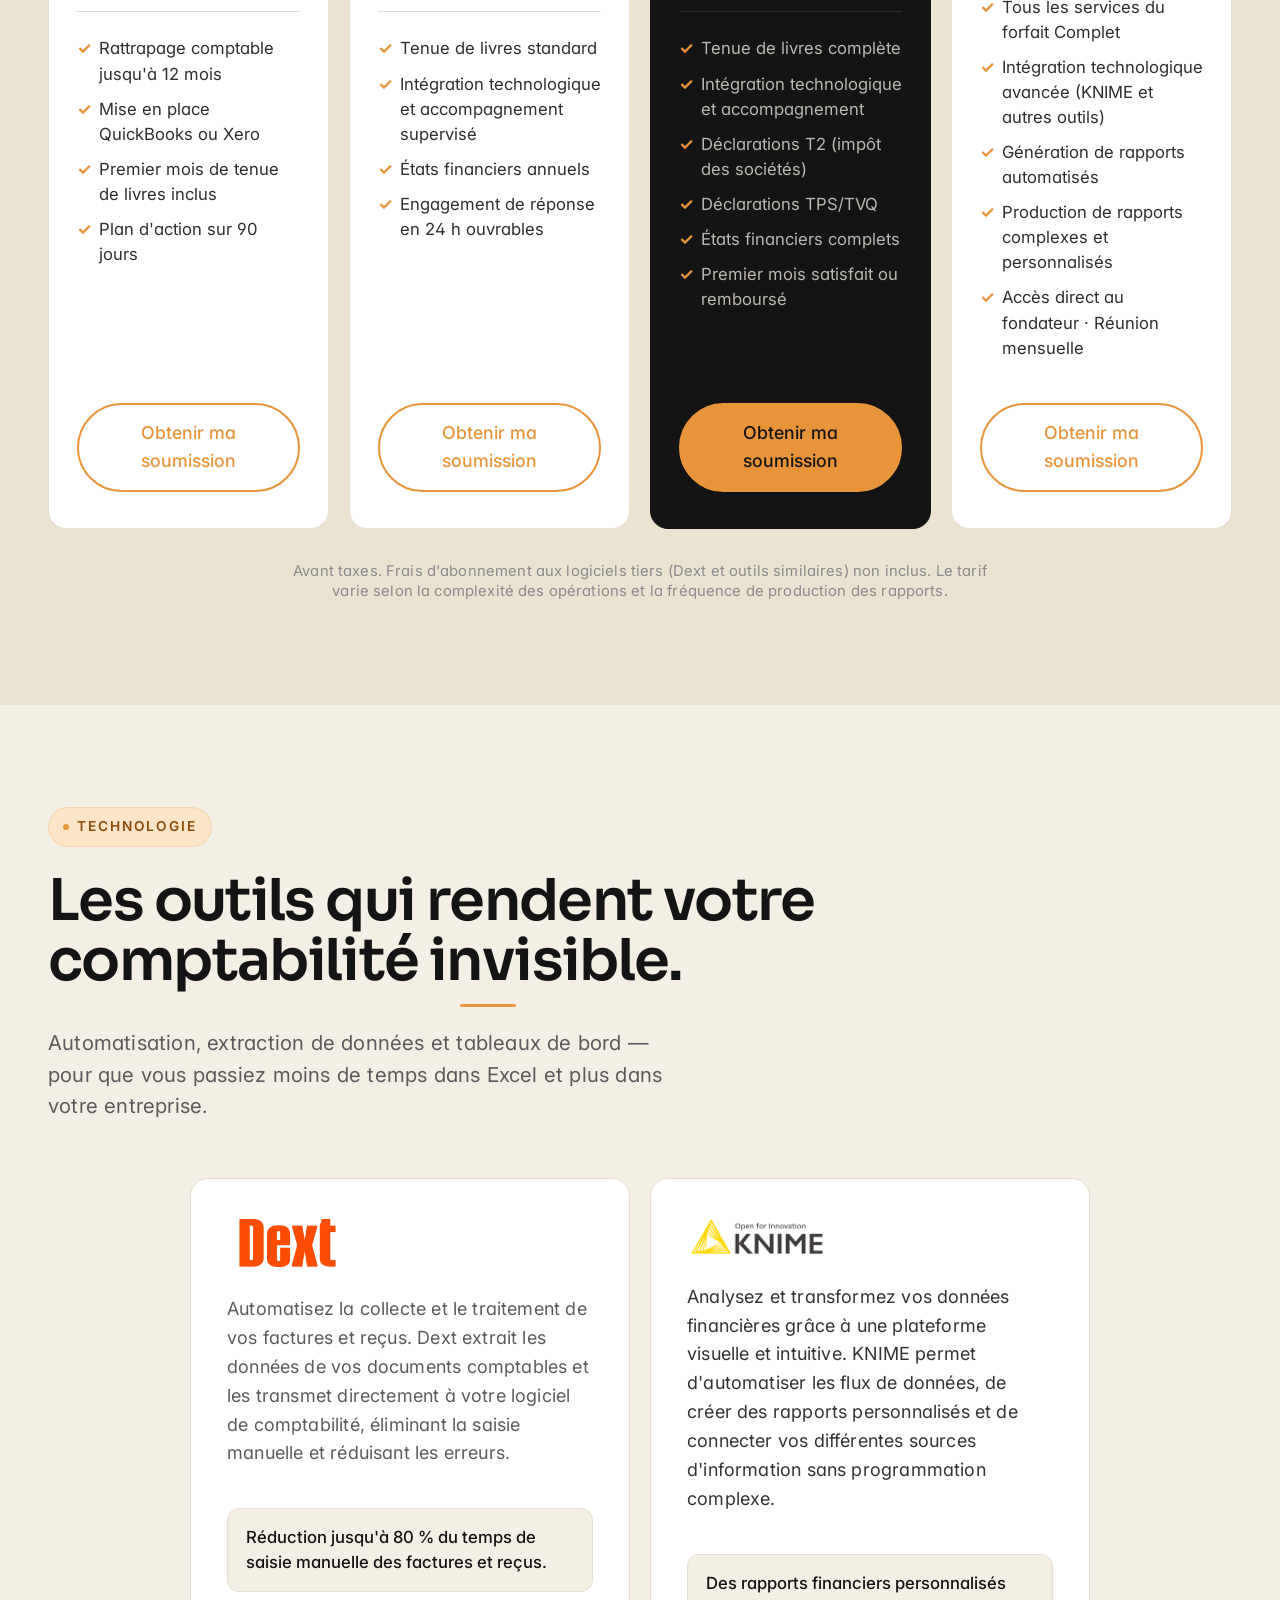
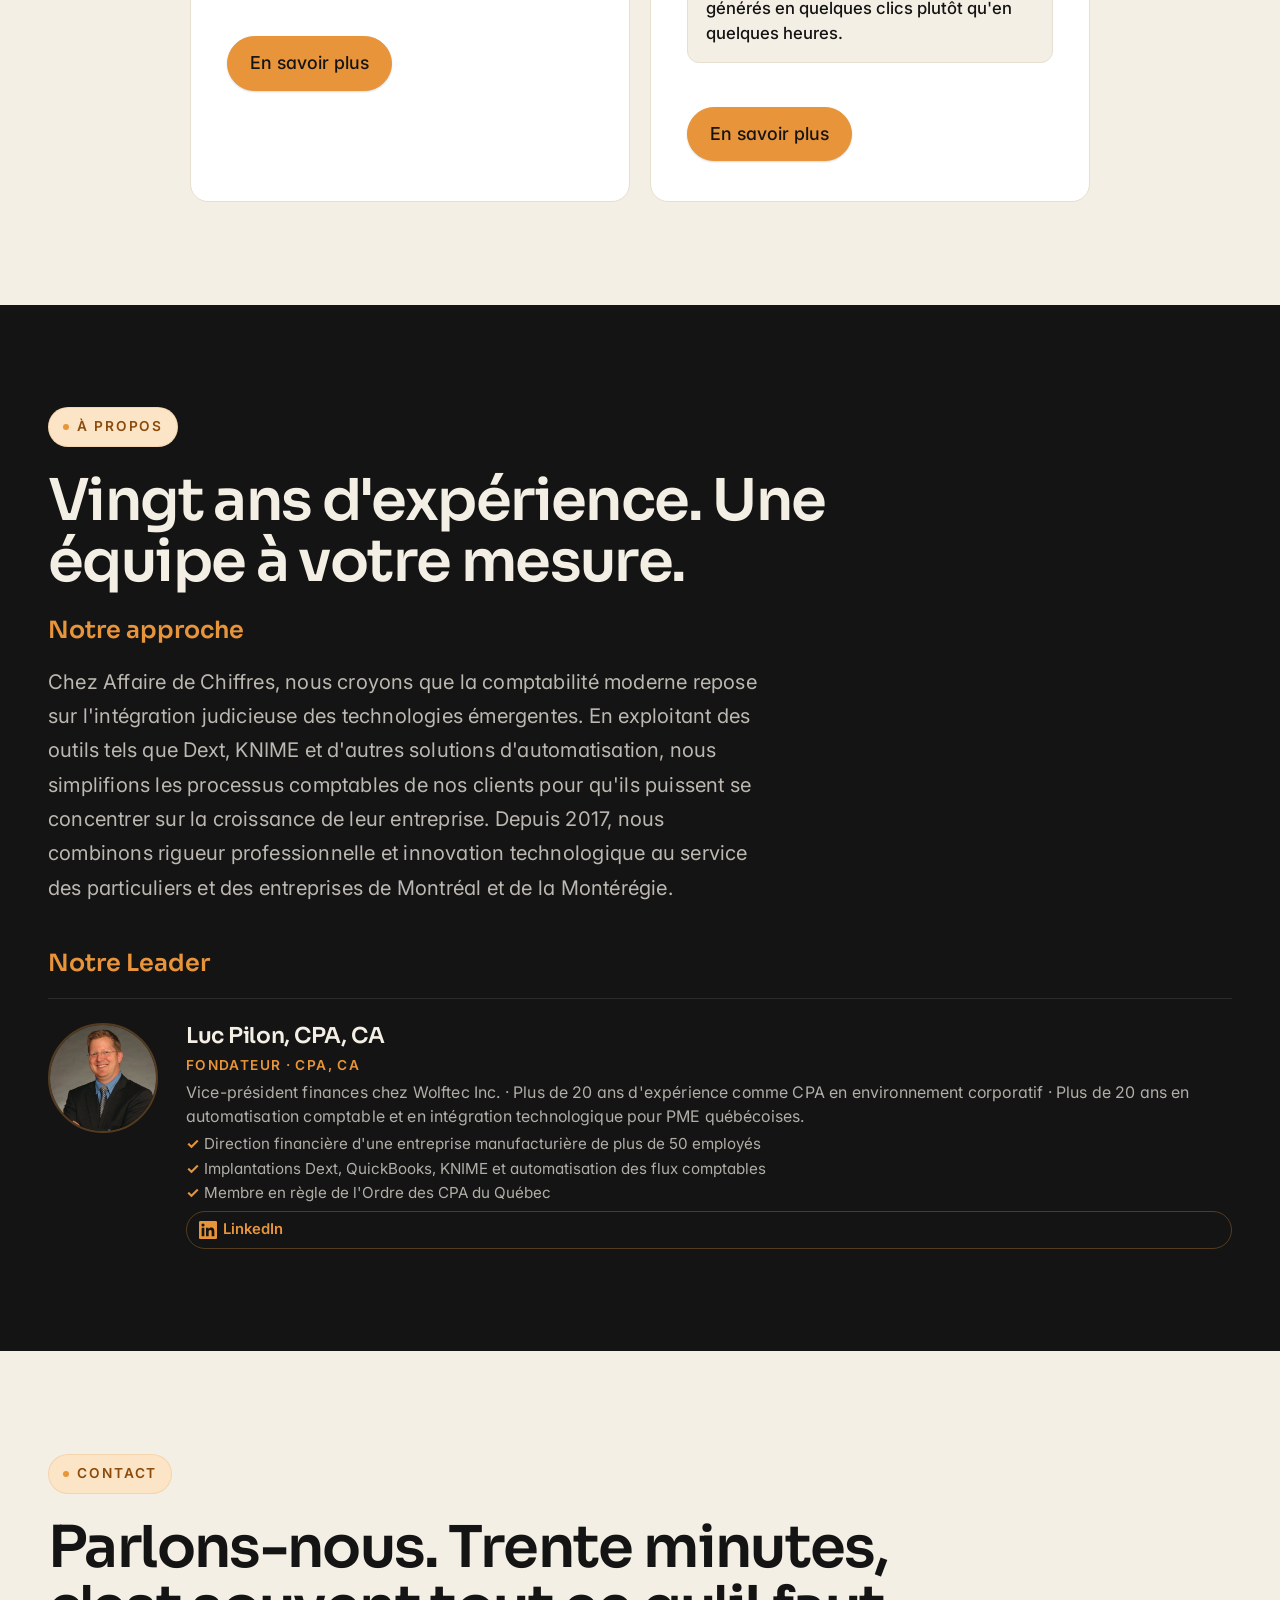
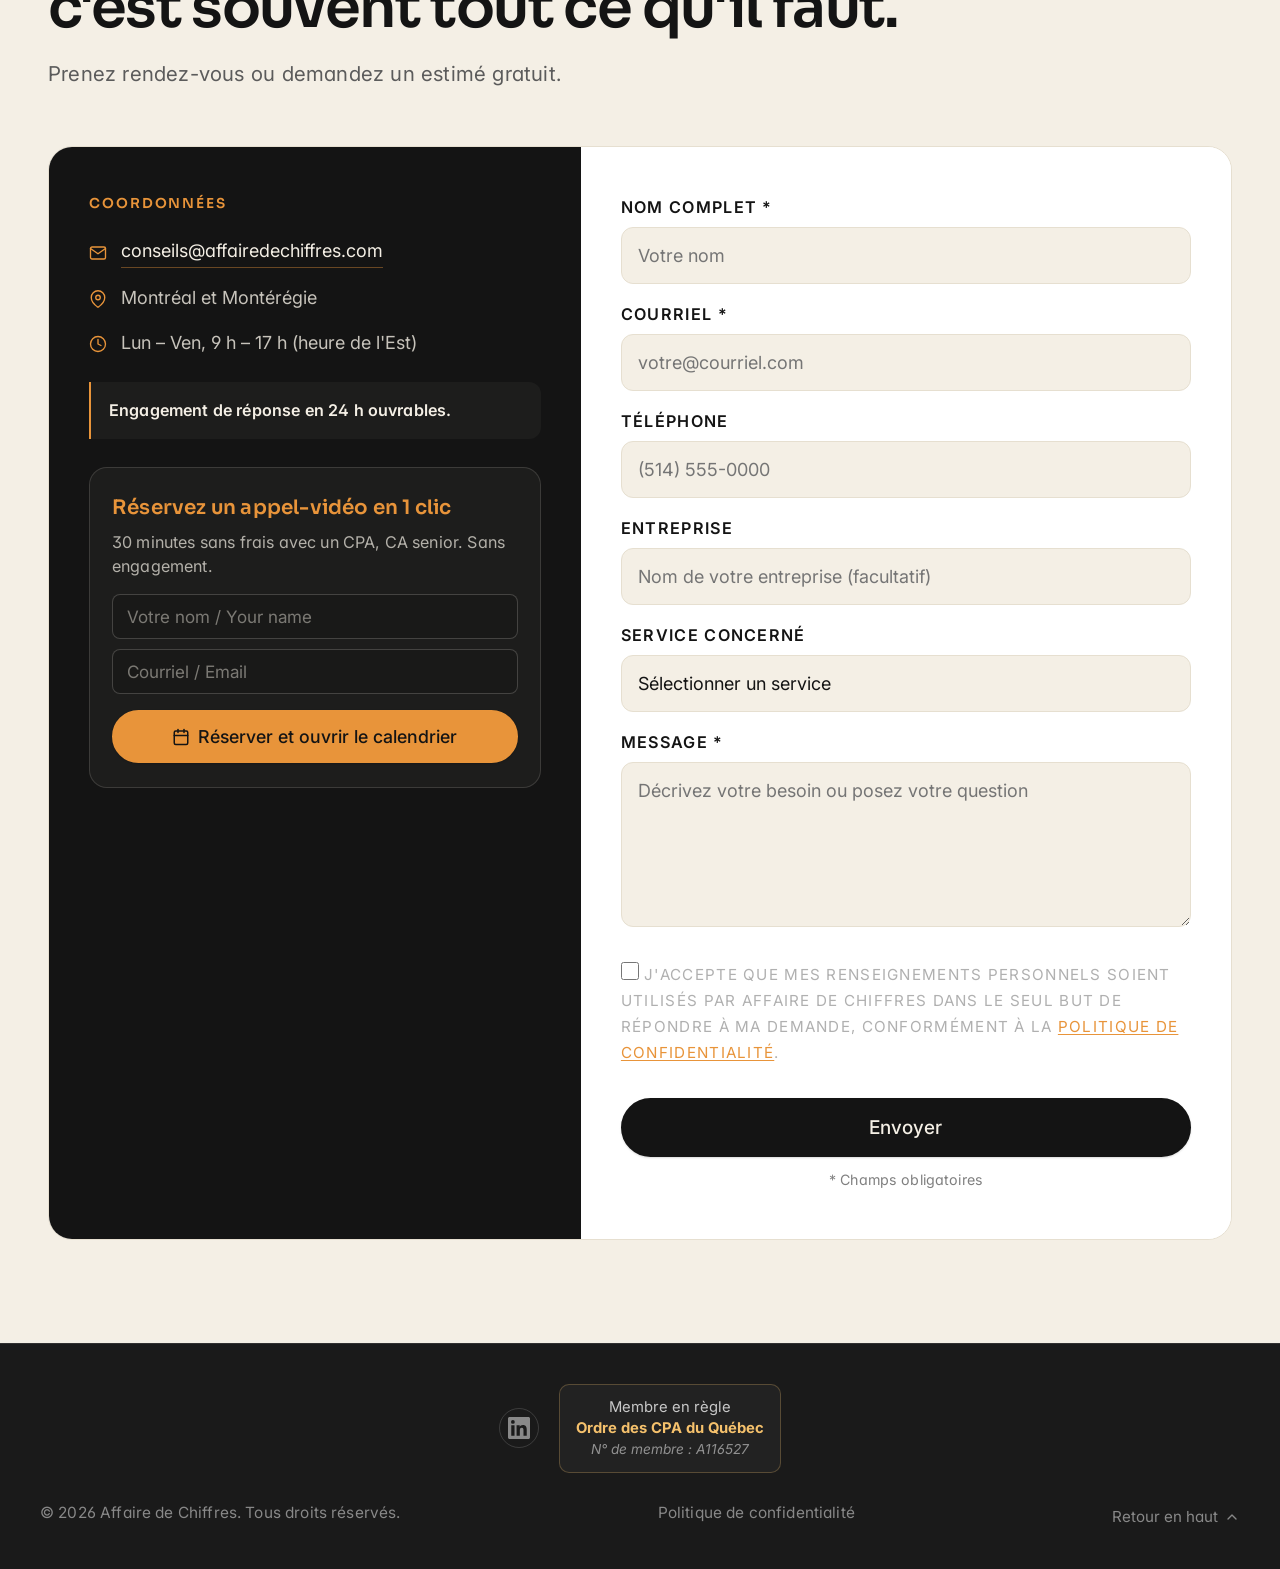
==== commit c295cbaf: "v65" ====
--- a/index.html
+++ b/index.html
@@ -303,18 +303,13 @@
             </span>
           </div>
           <div class="preuve-stat scroll-reveal">
-            <span class="preuve-stat-valeur" data-cible="20" data-prefixe="+"><span class="chiffre-prefixe">+</span>0</span>
+            <span class="preuve-stat-valeur preuve-stat-texte">+&nbsp;20</span>
             <span class="preuve-stat-label">
               <span data-lang="fr">années d'expérience en finance corporative et fiscalité</span>
               <span data-lang="en">years of experience in corporate finance and tax</span>
             </span>
           </div>
         </div>
-
-        <p class="preuve-rassurance scroll-reveal">
-          <span data-lang="fr">Cabinet membre en règle de l'Ordre des CPA du Québec (n° A116527). Tarification publiée et premier mois satisfait ou remboursé.</span>
-          <span data-lang="en">Member firm in good standing of the Ordre des CPA du Québec (#A116527). Published pricing and first-month money-back guarantee.</span>
-        </p>
       </div>
     </section>
 
@@ -334,7 +329,7 @@
 
         <div class="defi-grille">
           <article class="defi-carte scroll-reveal">
-            <div class="defi-emoji" aria-hidden="true">⏱️</div>
+            <span class="defi-numero" aria-hidden="true">01</span>
             <h3 class="defi-titre">
               <span data-lang="fr">Du temps pour votre entreprise</span>
               <span data-lang="en">Time for your business</span>
@@ -346,7 +341,7 @@
           </article>
 
           <article class="defi-carte scroll-reveal">
-            <div class="defi-emoji" aria-hidden="true">🤝</div>
+            <span class="defi-numero" aria-hidden="true">02</span>
             <h3 class="defi-titre">
               <span data-lang="fr">Un interlocuteur unique</span>
               <span data-lang="en">A single point of contact</span>
@@ -358,7 +353,7 @@
           </article>
 
           <article class="defi-carte scroll-reveal">
-            <div class="defi-emoji" aria-hidden="true">📋</div>
+            <span class="defi-numero" aria-hidden="true">03</span>
             <h3 class="defi-titre">
               <span data-lang="fr">De la clarté sur les coûts</span>
               <span data-lang="en">Clarity on costs</span>
@@ -951,93 +946,6 @@
       </div>
     </section>
 
-    <!-- ============================================
-         SECTION GARANTIES — Réversion du risque
-         ============================================ -->
-    <section id="garanties" class="section section-garanties" aria-label="Nos garanties">
-      <div class="section-contenu garanties-contenu">
-        <span class="eyebrow scroll-reveal">
-          <span data-lang="fr">Garanties</span>
-          <span data-lang="en">Guarantees</span>
-        </span>
-        <h2 class="scroll-reveal">
-          <span data-lang="fr">Quatre garanties. Zéro risque.</span>
-          <span data-lang="en">Four guarantees. Zero risk.</span>
-        </h2>
-        <p class="garanties-sous-titre scroll-reveal">
-          <span data-lang="fr">Quatre engagements concrets pour démarrer en confiance, sans engagement.</span>
-          <span data-lang="en">Four concrete commitments to get started with confidence, no strings attached.</span>
-        </p>
-
-        <div class="garanties-grille">
-
-          <div class="garantie-item scroll-reveal">
-            <div class="garantie-numero">01</div>
-            <h3 class="garantie-titre">
-              <span data-lang="fr">Engagement de réponse en 24 h ouvrables</span>
-              <span data-lang="en">24-business-hour response commitment</span>
-            </h3>
-            <p class="garantie-texte">
-              <span data-lang="fr">Toute demande reçue durant nos heures d'ouverture (lun – ven, 9 h – 17 h HE) reçoit une réponse humaine en moins de 24 h. Pas de chatbot, pas de file d'attente. <em>Sinon, votre prochaine consultation est offerte.</em></span>
-              <span data-lang="en">Every request received during business hours (Mon – Fri, 9 am – 5 pm ET) gets a human response within 24 hours. No chatbot, no queue. <em>Otherwise, your next consultation is on us.</em></span>
-            </p>
-          </div>
-
-          <div class="garantie-item scroll-reveal">
-            <div class="garantie-numero">02</div>
-            <h3 class="garantie-titre">
-              <span data-lang="fr">Premier mois satisfait ou remboursé</span>
-              <span data-lang="en">First month money-back guarantee</span>
-            </h3>
-            <p class="garantie-texte">
-              <span data-lang="fr">Si après 30 jours vous n'êtes pas convaincu, on vous rembourse intégralement votre premier mois et on vous remet vos données proprement organisées. <em>Remboursement sur demande écrite dans les 30 jours; s'applique aux honoraires du premier mois seulement, hors taxes et débours.</em></span>
-              <span data-lang="en">If after 30 days you're not convinced, we refund your first month in full and hand back your data cleanly organized. <em>Refund on written request within 30 days; applies to first-month fees only, excluding taxes and disbursements.</em></span>
-            </p>
-          </div>
-
-          <div class="garantie-item scroll-reveal">
-            <div class="garantie-numero">03</div>
-            <h3 class="garantie-titre">
-              <span data-lang="fr">Sans frais d'installation, sans engagement</span>
-              <span data-lang="en">No setup fees, no commitment</span>
-            </h3>
-            <p class="garantie-texte">
-              <span data-lang="fr">Aucun frais caché, aucun contrat annuel. Mois par mois, avec 30 jours d'avis pour résilier. Vous restez libre.</span>
-              <span data-lang="en">No hidden fees, no annual contract. Month-to-month, with 30 days notice to cancel. You stay free.</span>
-            </p>
-          </div>
-
-          <div class="garantie-item scroll-reveal">
-            <div class="garantie-numero">04</div>
-            <h3 class="garantie-titre">
-              <span data-lang="fr">Conformité Loi 25 et données au Canada</span>
-              <span data-lang="en">Law 25 compliant, Canadian data hosting</span>
-            </h3>
-            <p class="garantie-texte">
-              <span data-lang="fr">Vos données financières sont chiffrées de bout en bout, hébergées au Canada, et nous respectons intégralement la Loi 25 du Québec. 2FA activée sur tous les systèmes.</span>
-              <span data-lang="en">Your financial data is end-to-end encrypted, hosted in Canada, and we fully comply with Quebec's Law 25. 2FA enabled on all systems.</span>
-            </p>
-          </div>
-
-        </div>
-
-        <p class="garanties-note scroll-reveal">
-          <span data-lang="fr"><strong>Transparence totale sur les frais technologiques :</strong> les coûts de logiciels tiers (Dext, QuickBooks, KNIME, etc.) vous sont refacturés au coût exact, <strong>sans aucun mark-up</strong>. Vous voyez la facture fournisseur sur demande.</span>
-          <span data-lang="en"><strong>Full transparency on technology fees:</strong> third-party software costs (Dext, QuickBooks, KNIME, etc.) are passed through at exact cost, <strong>with zero mark-up</strong>. Vendor invoices available on request.</span>
-        </p>
-
-        <div class="garanties-cta scroll-reveal">
-          <a href="https://outlook.office.com/book/ConsultationGratuite30Minutes@affairedechiffres.com/?ismsaljsauthenabled" target="_blank" rel="noopener noreferrer" class="btn btn-primaire" data-event="garanties_cta_click">
-            <span data-lang="fr">Réserver mon appel sans frais</span>
-            <span data-lang="en">Book my free call</span>
-          </a>
-          <p class="garanties-cta-rassurance">
-            <span data-lang="fr">30 minutes · sans engagement · réponse en 24 h</span>
-            <span data-lang="en">30 minutes · no commitment · 24h response</span>
-          </p>
-        </div>
-      </div>
-    </section>
 
     <!-- Section À propos — fond crème -->
     <section id="a-propos" class="section section-a-propos" aria-label="À propos">
--- a/styles.css
+++ b/styles.css
@@ -5028,10 +5028,15 @@
   box-shadow: 0 6px 24px rgba(232, 148, 58, 0.1);
   transform: translateY(-2px);
 }
-.defi-emoji {
-  font-size: 2rem;
-  line-height: 1;
-  margin-bottom: 14px;
+.defi-numero {
+  display: block;
+  font-family: 'Sora', sans-serif;
+  font-size: 0.75rem;
+  font-weight: 600;
+  letter-spacing: 0.14em;
+  color: var(--v2-accent);
+  margin-bottom: 18px;
+  text-transform: uppercase;
 }
 .defi-titre {
   font-family: 'Sora', sans-serif;
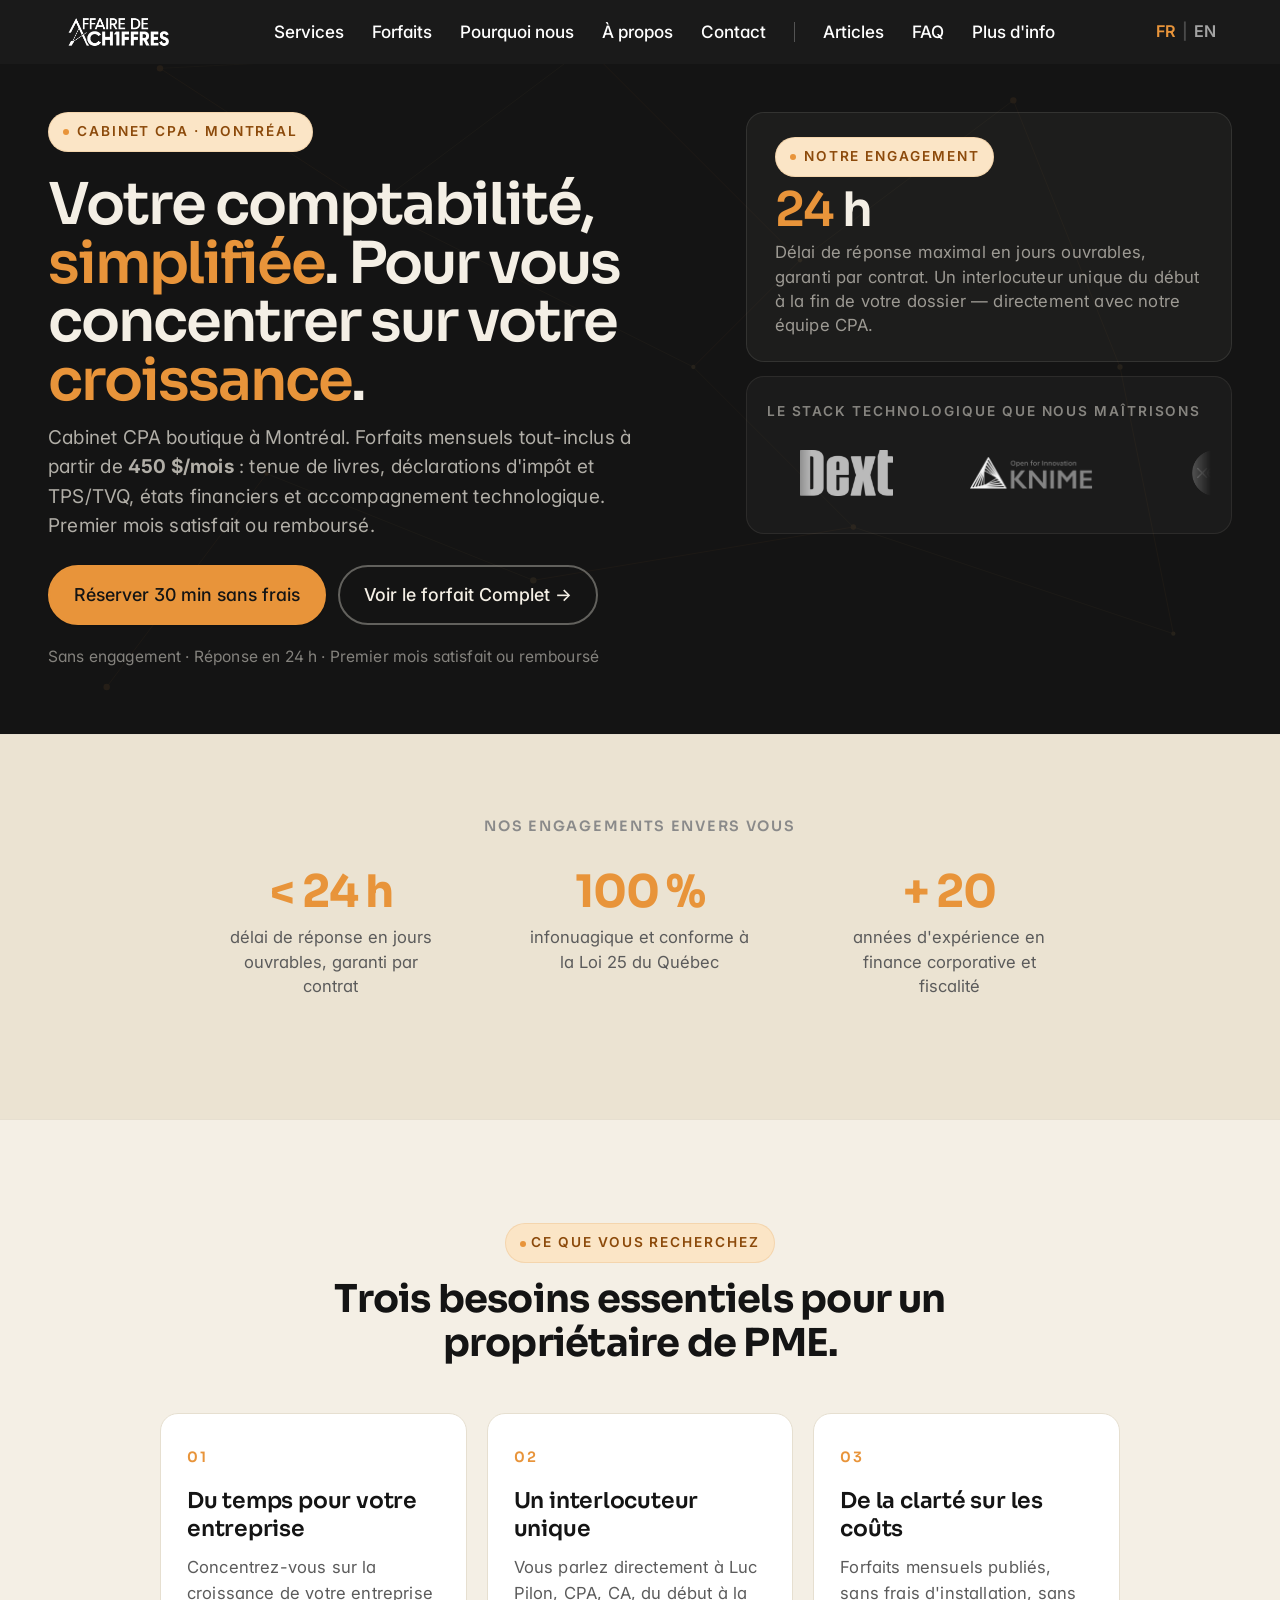
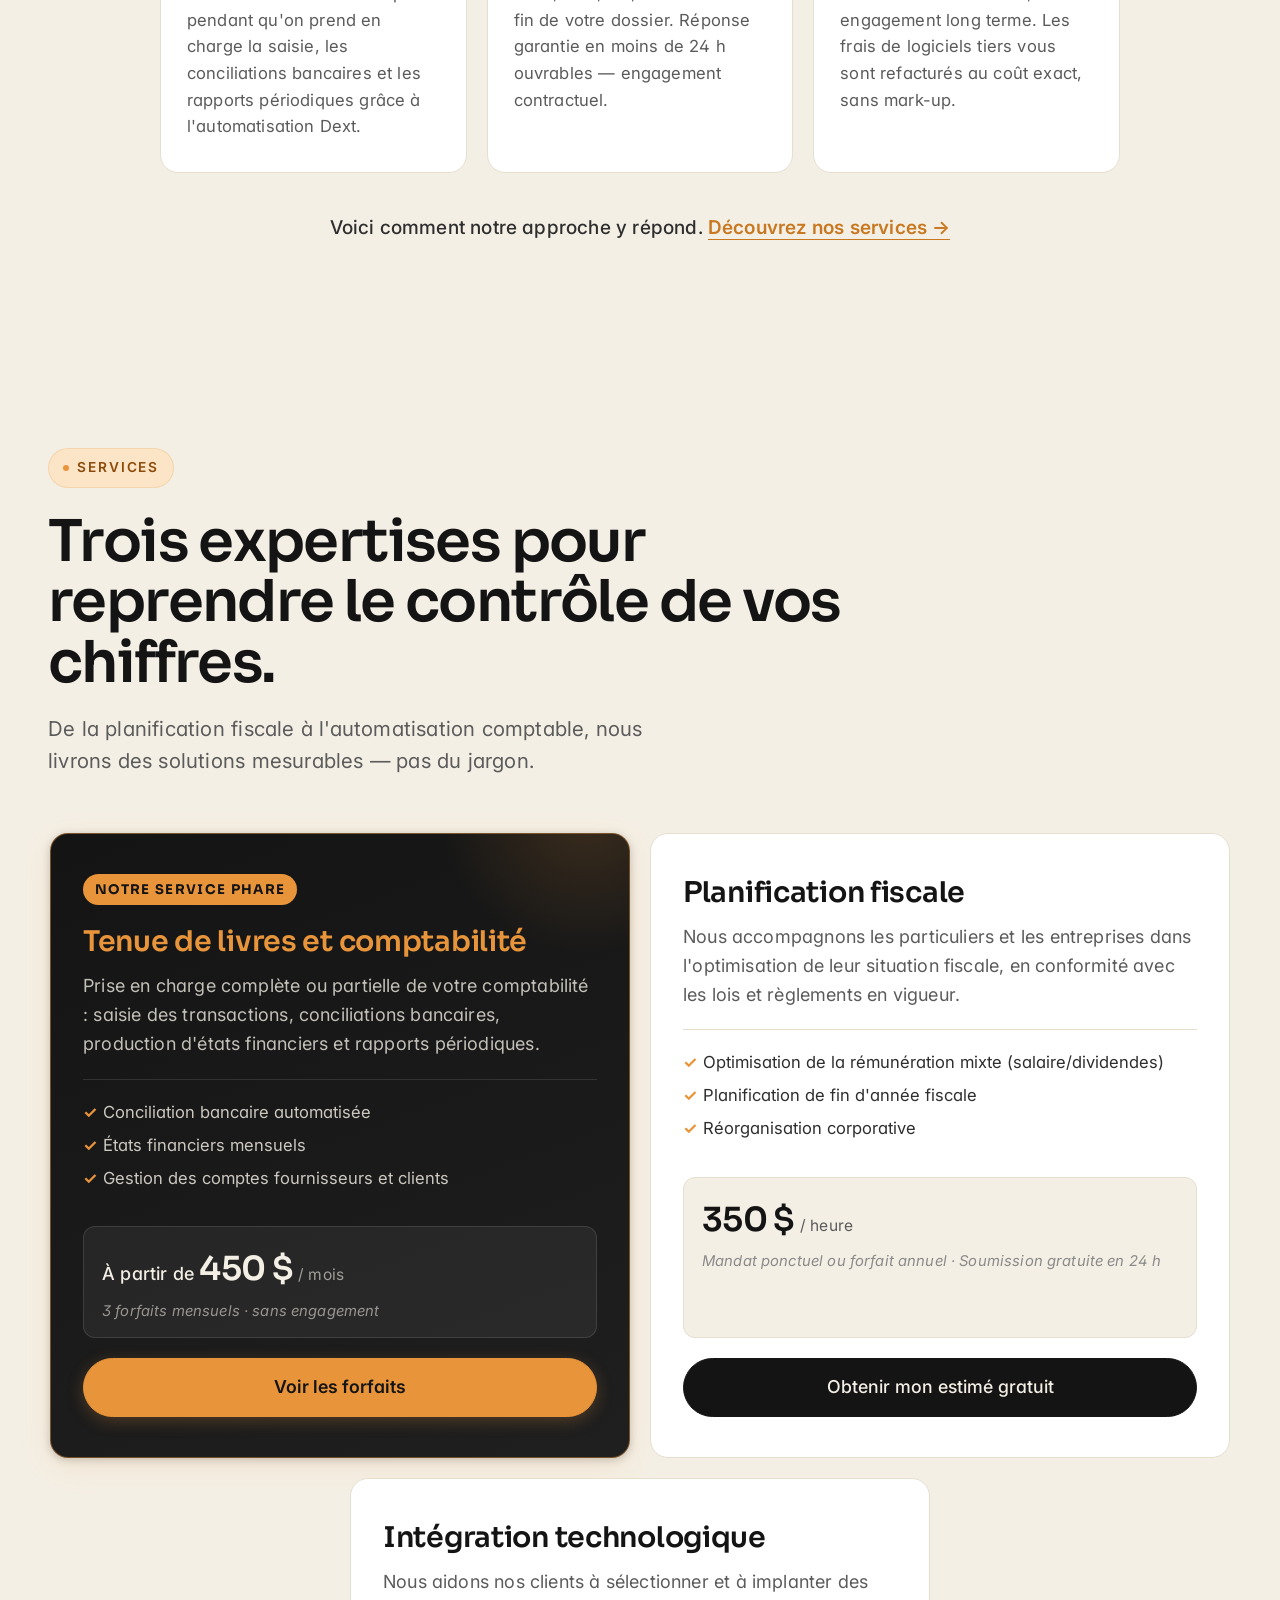
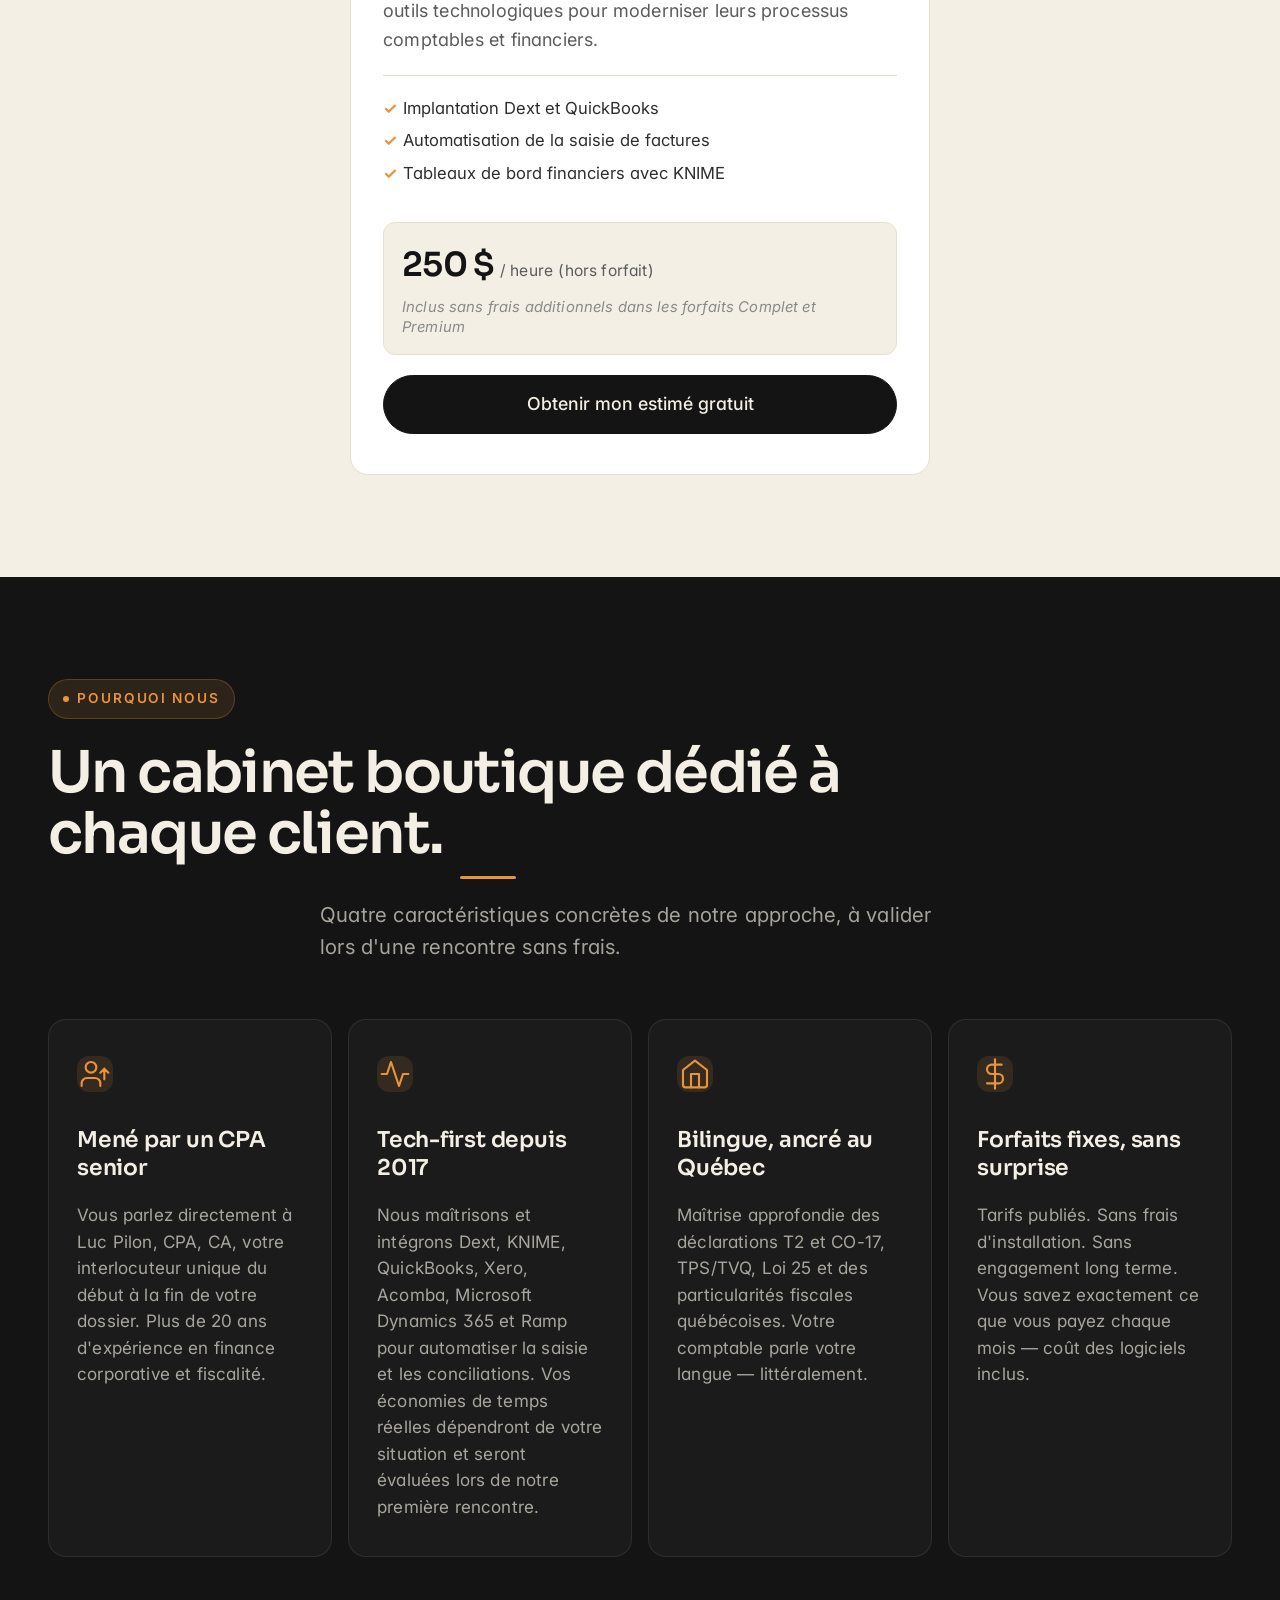
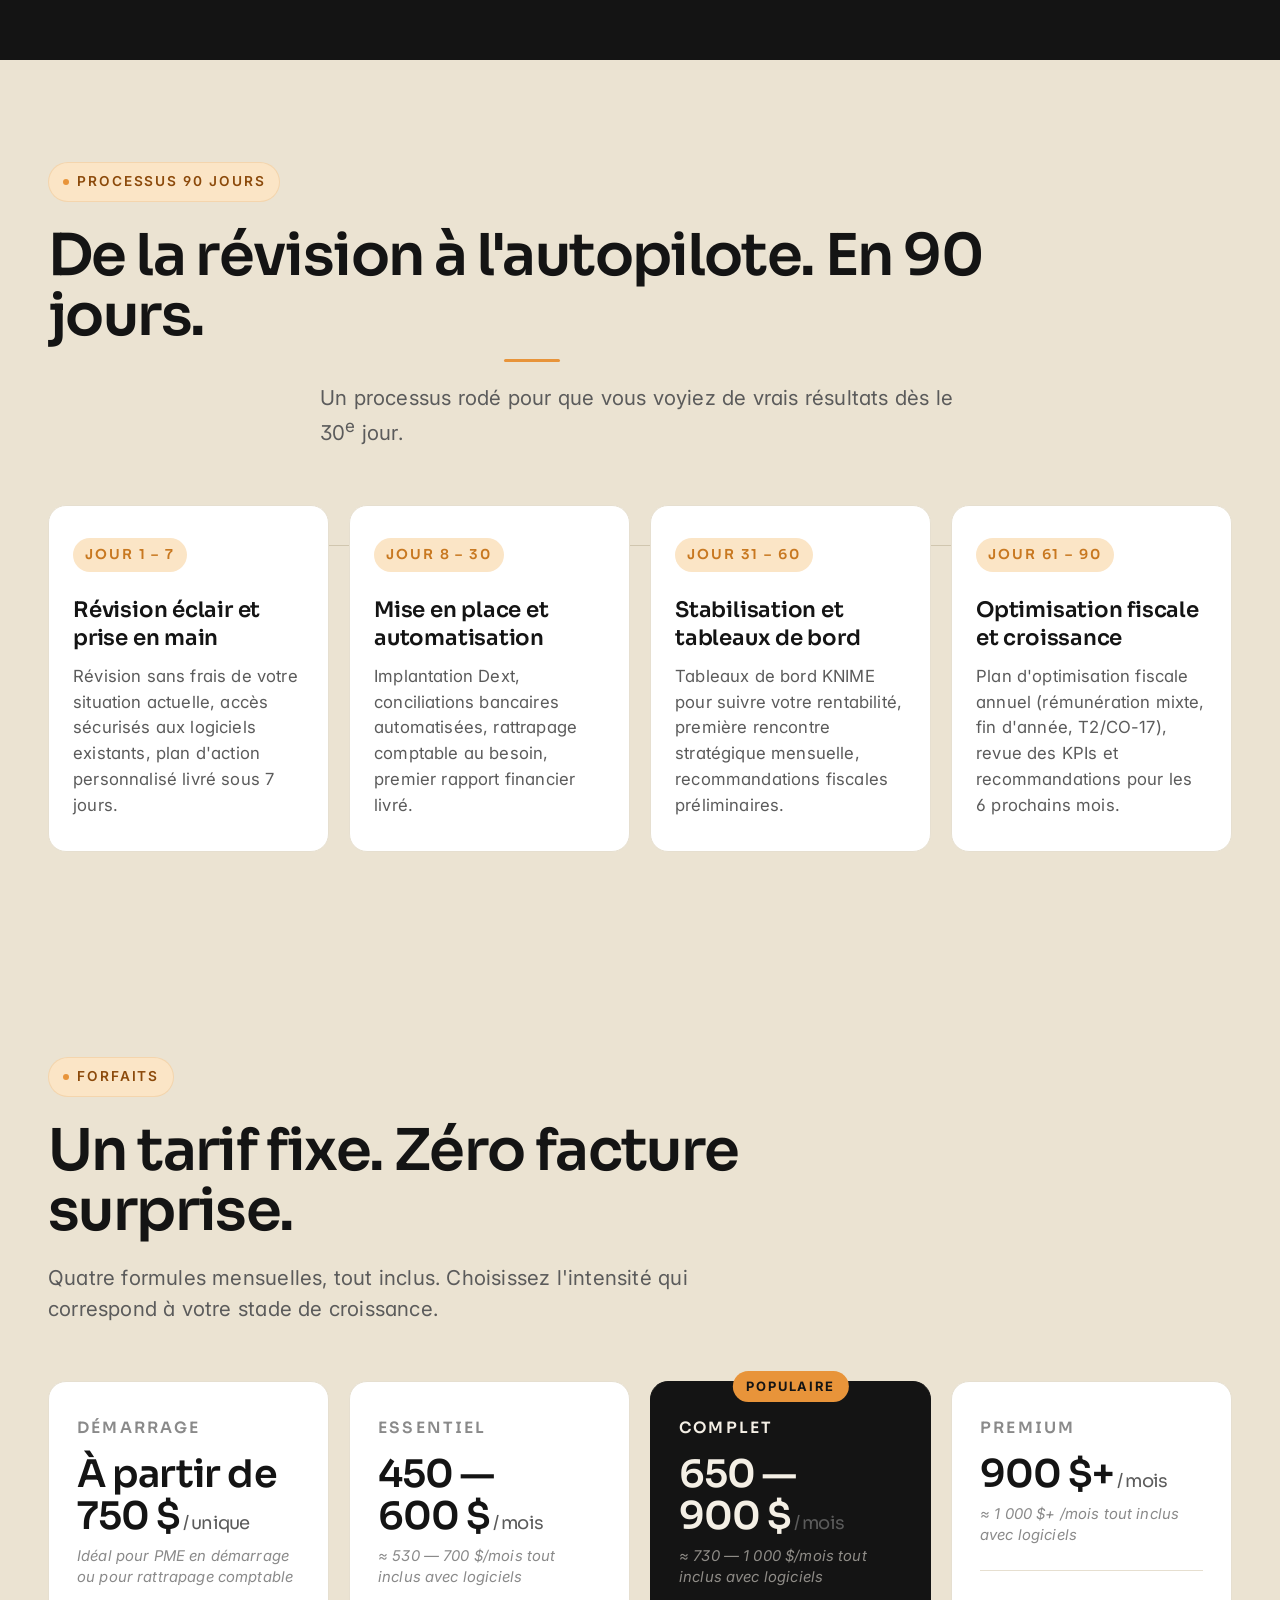
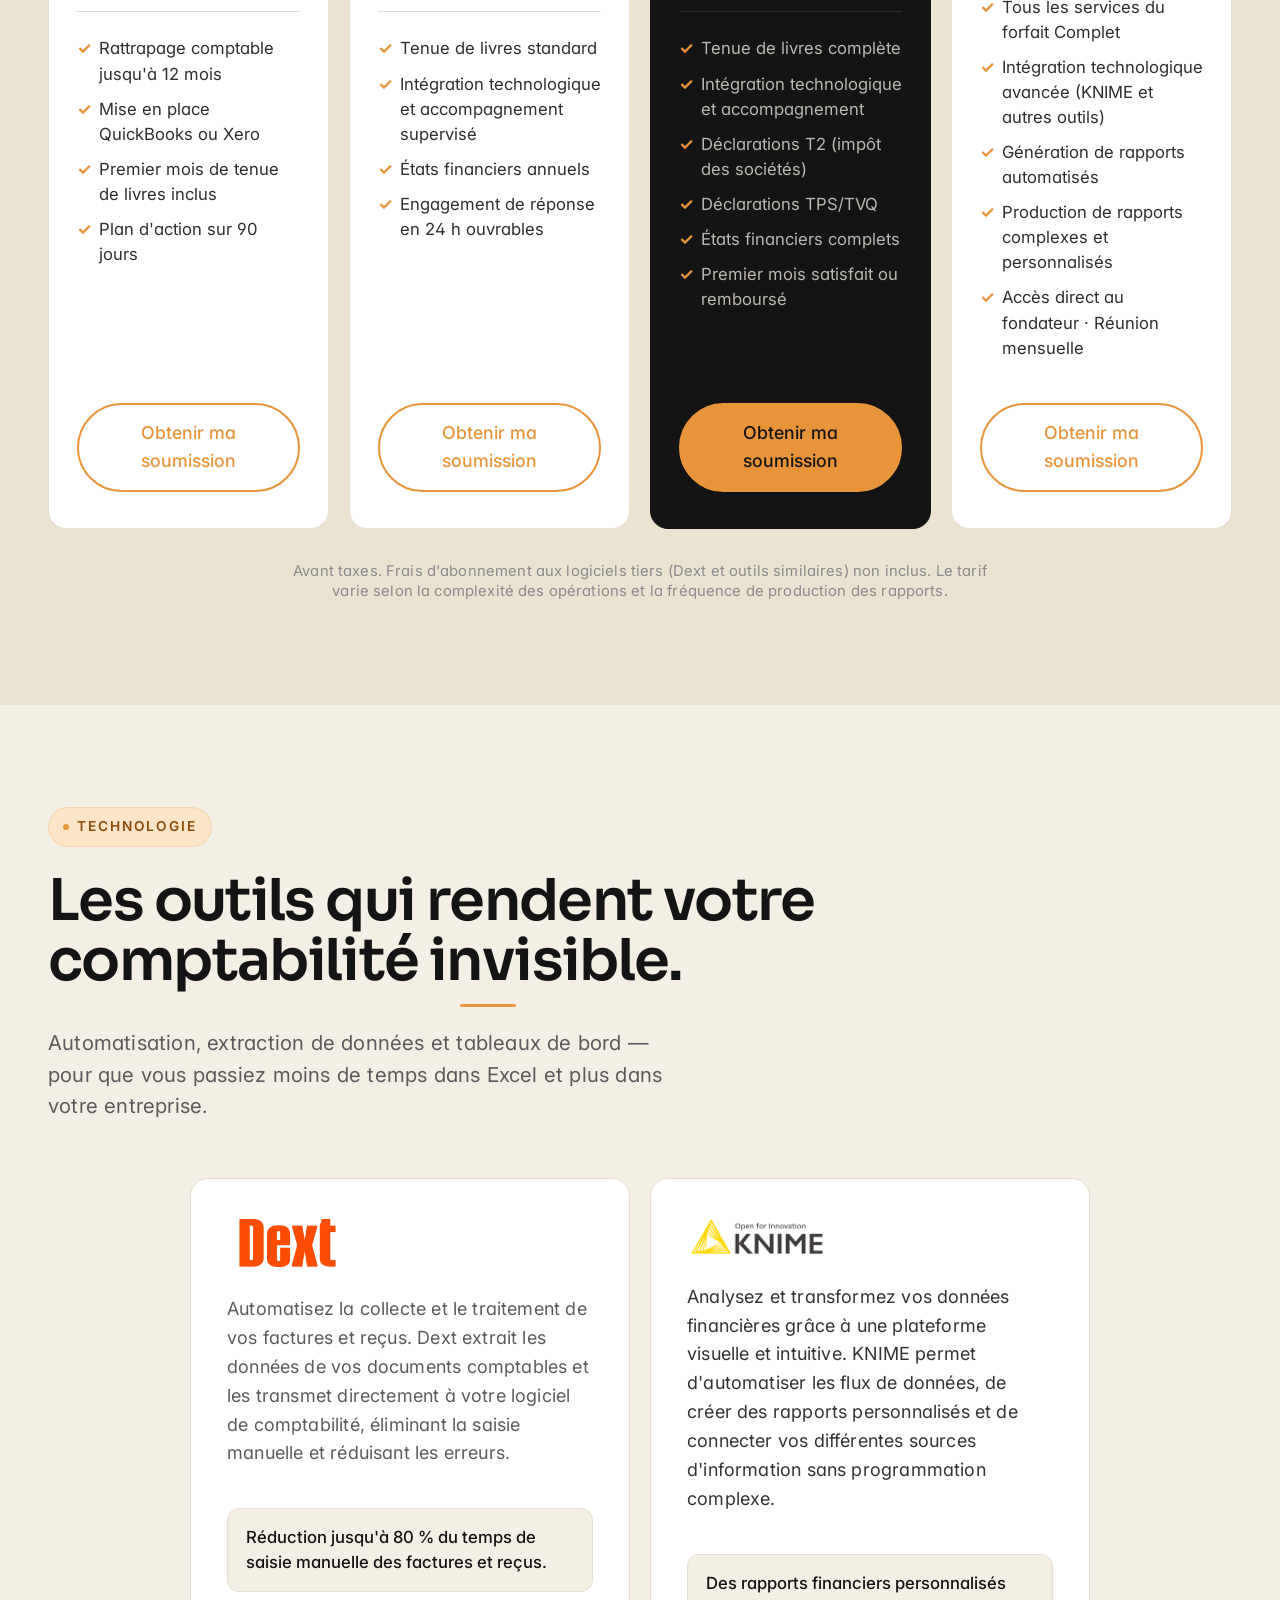
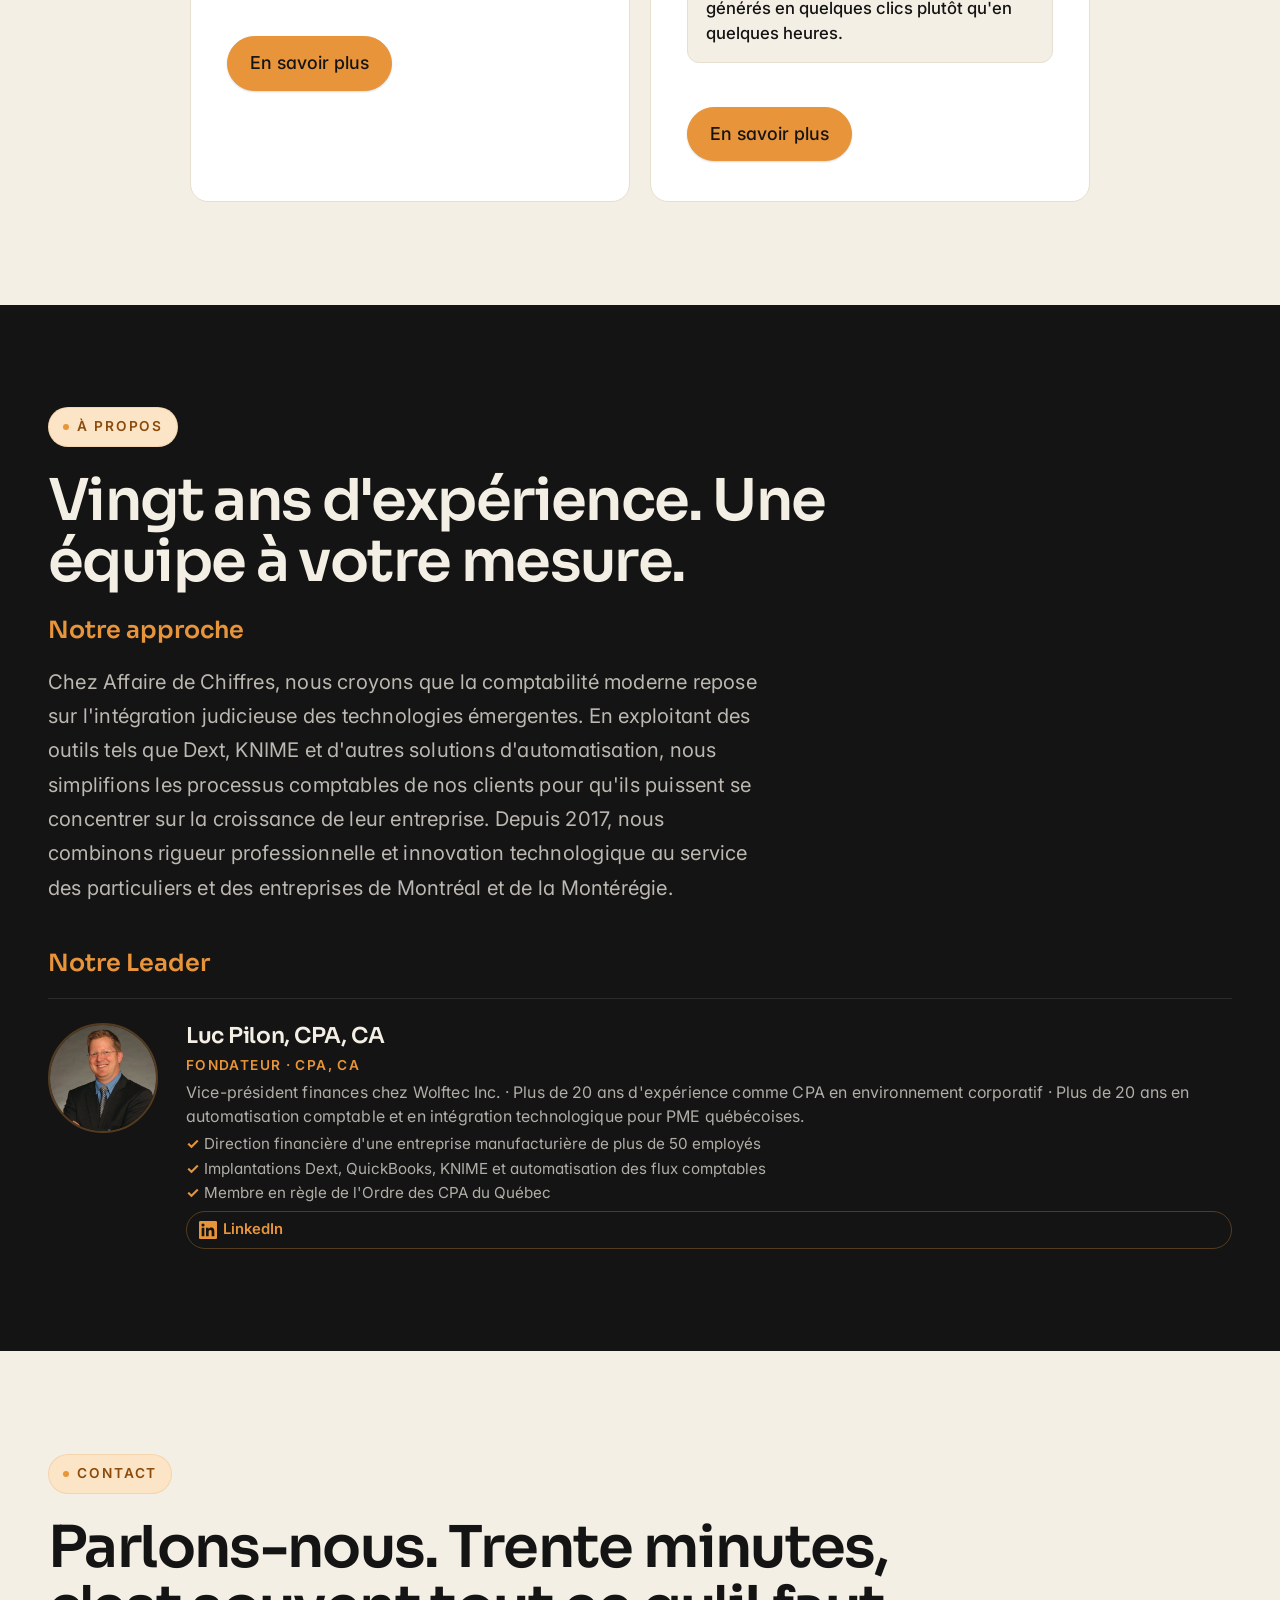
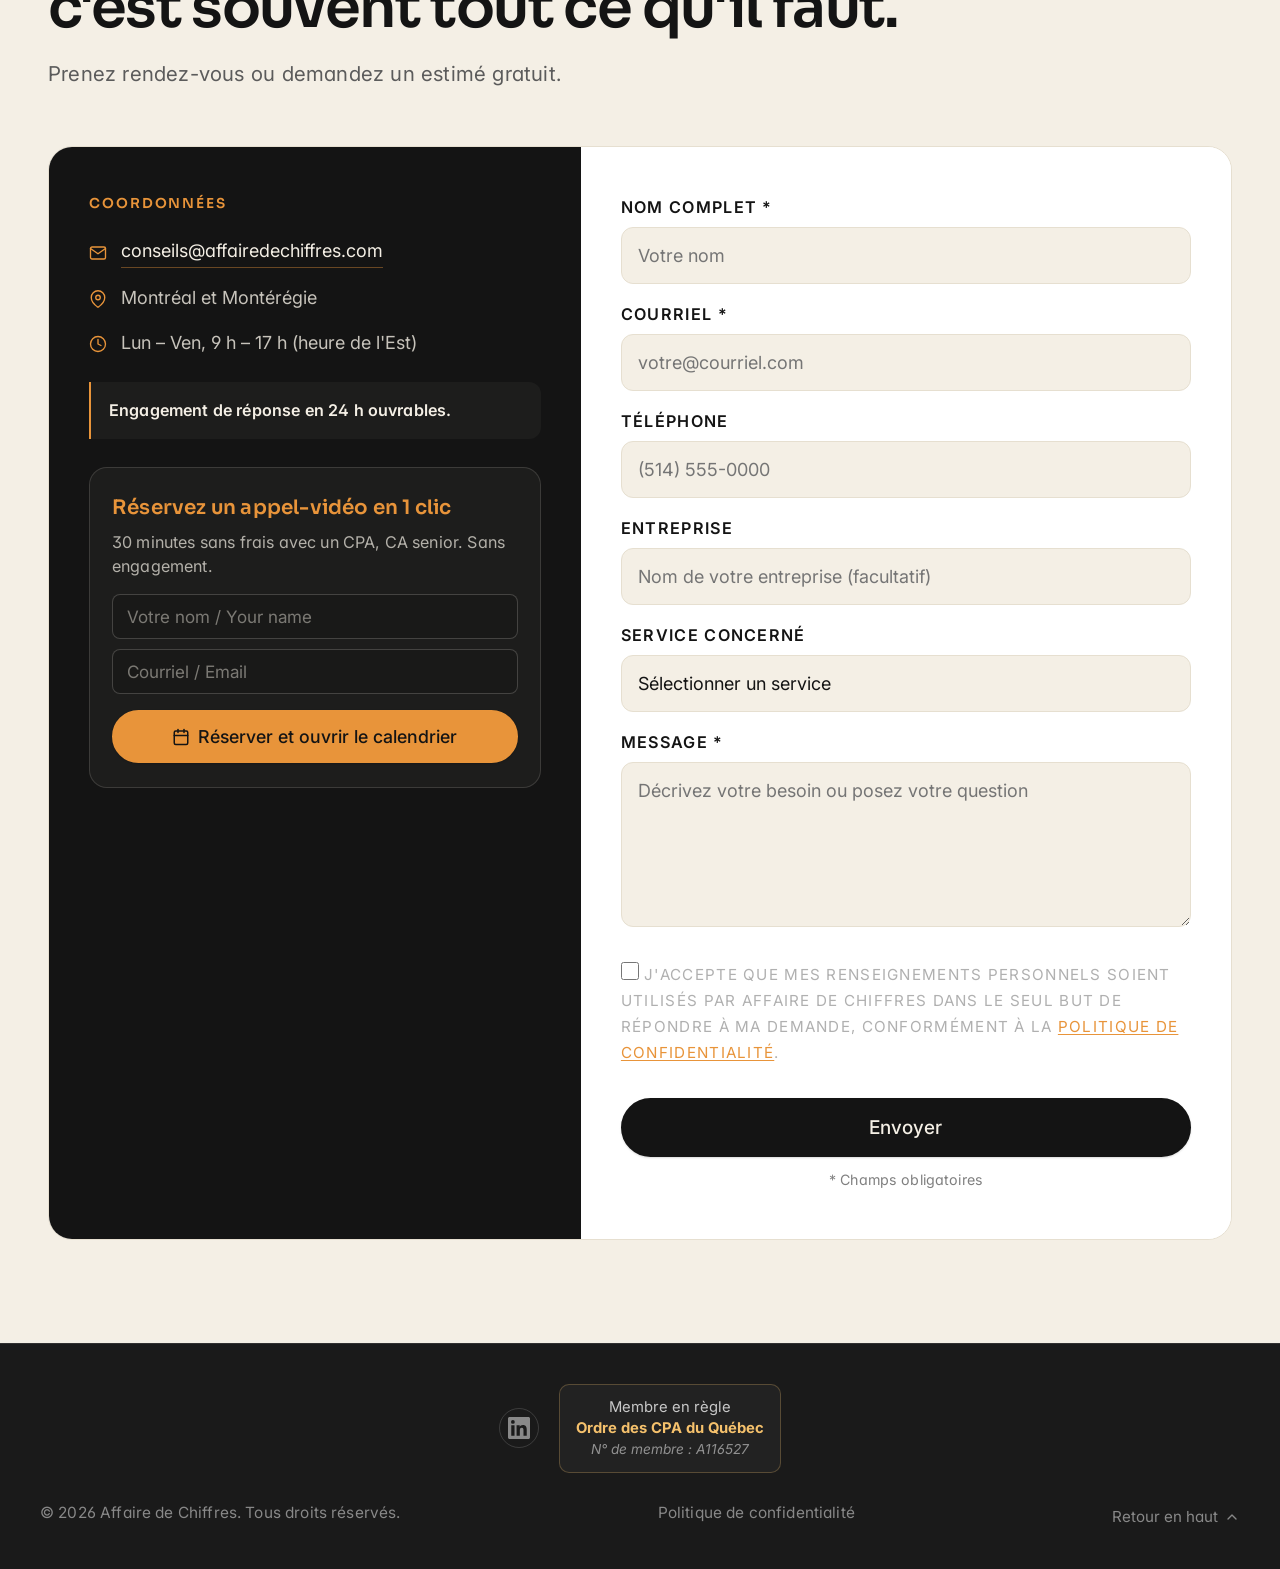
==== commit 1fcaef36: "v70" ====
--- a/index.html
+++ b/index.html
@@ -236,8 +236,8 @@
             </span>
             <p class="hero-stat-card__number"><em>24</em> <span data-lang="fr">h</span><span data-lang="en">h</span></p>
             <p class="hero-stat-card__label">
-              <span data-lang="fr">Délai de réponse maximal en jours ouvrables, garanti par contrat. Vous parlez directement à Luc Pilon, CPA, CA — votre interlocuteur unique du début à la fin.</span>
-              <span data-lang="en">Maximum response time on business days, contractually guaranteed. You speak directly with Luc Pilon, CPA, CA — your single point of contact from start to finish.</span>
+              <span data-lang="fr">Délai de réponse maximal en jours ouvrables, garanti par contrat. Un interlocuteur unique du début à la fin de votre dossier — directement avec notre équipe CPA.</span>
+              <span data-lang="en">Maximum response time on business days, contractually guaranteed. A single point of contact from start to finish of your file — directly with our CPA team.</span>
             </p>
           </div>
 
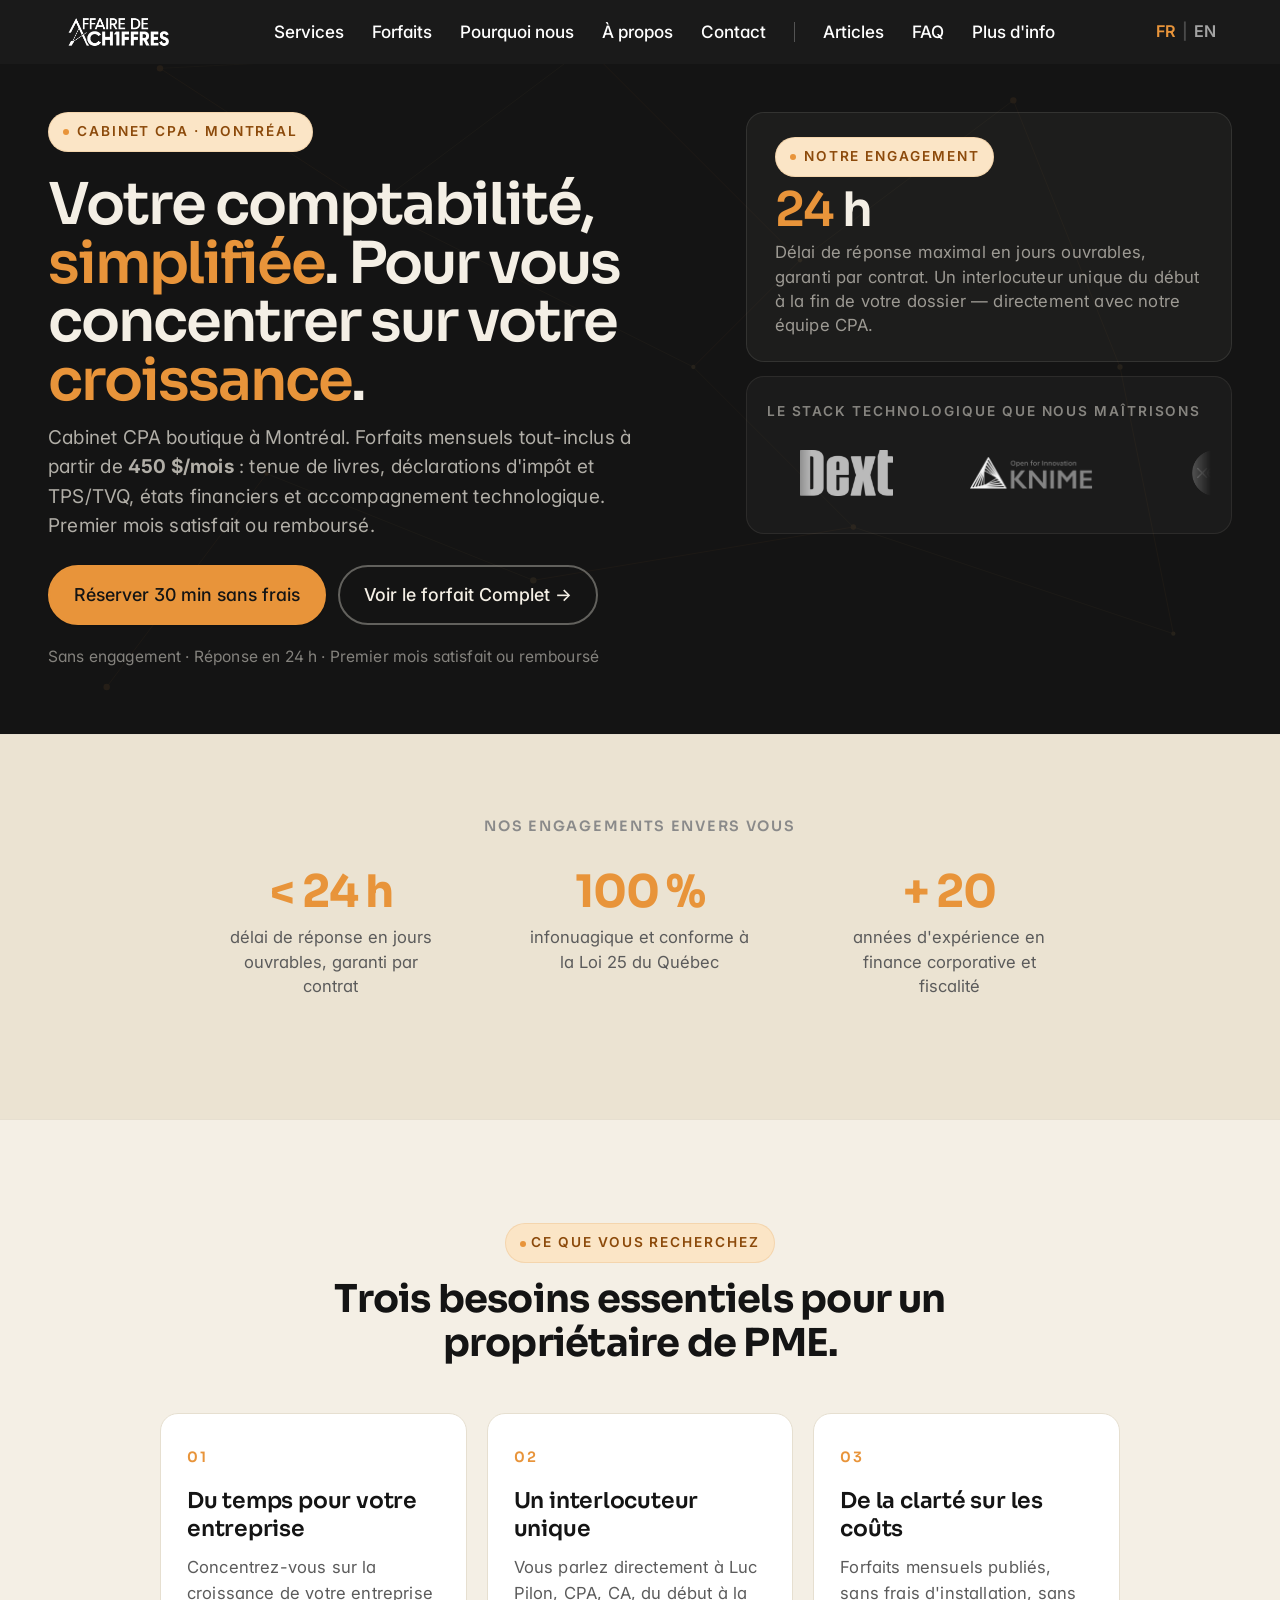
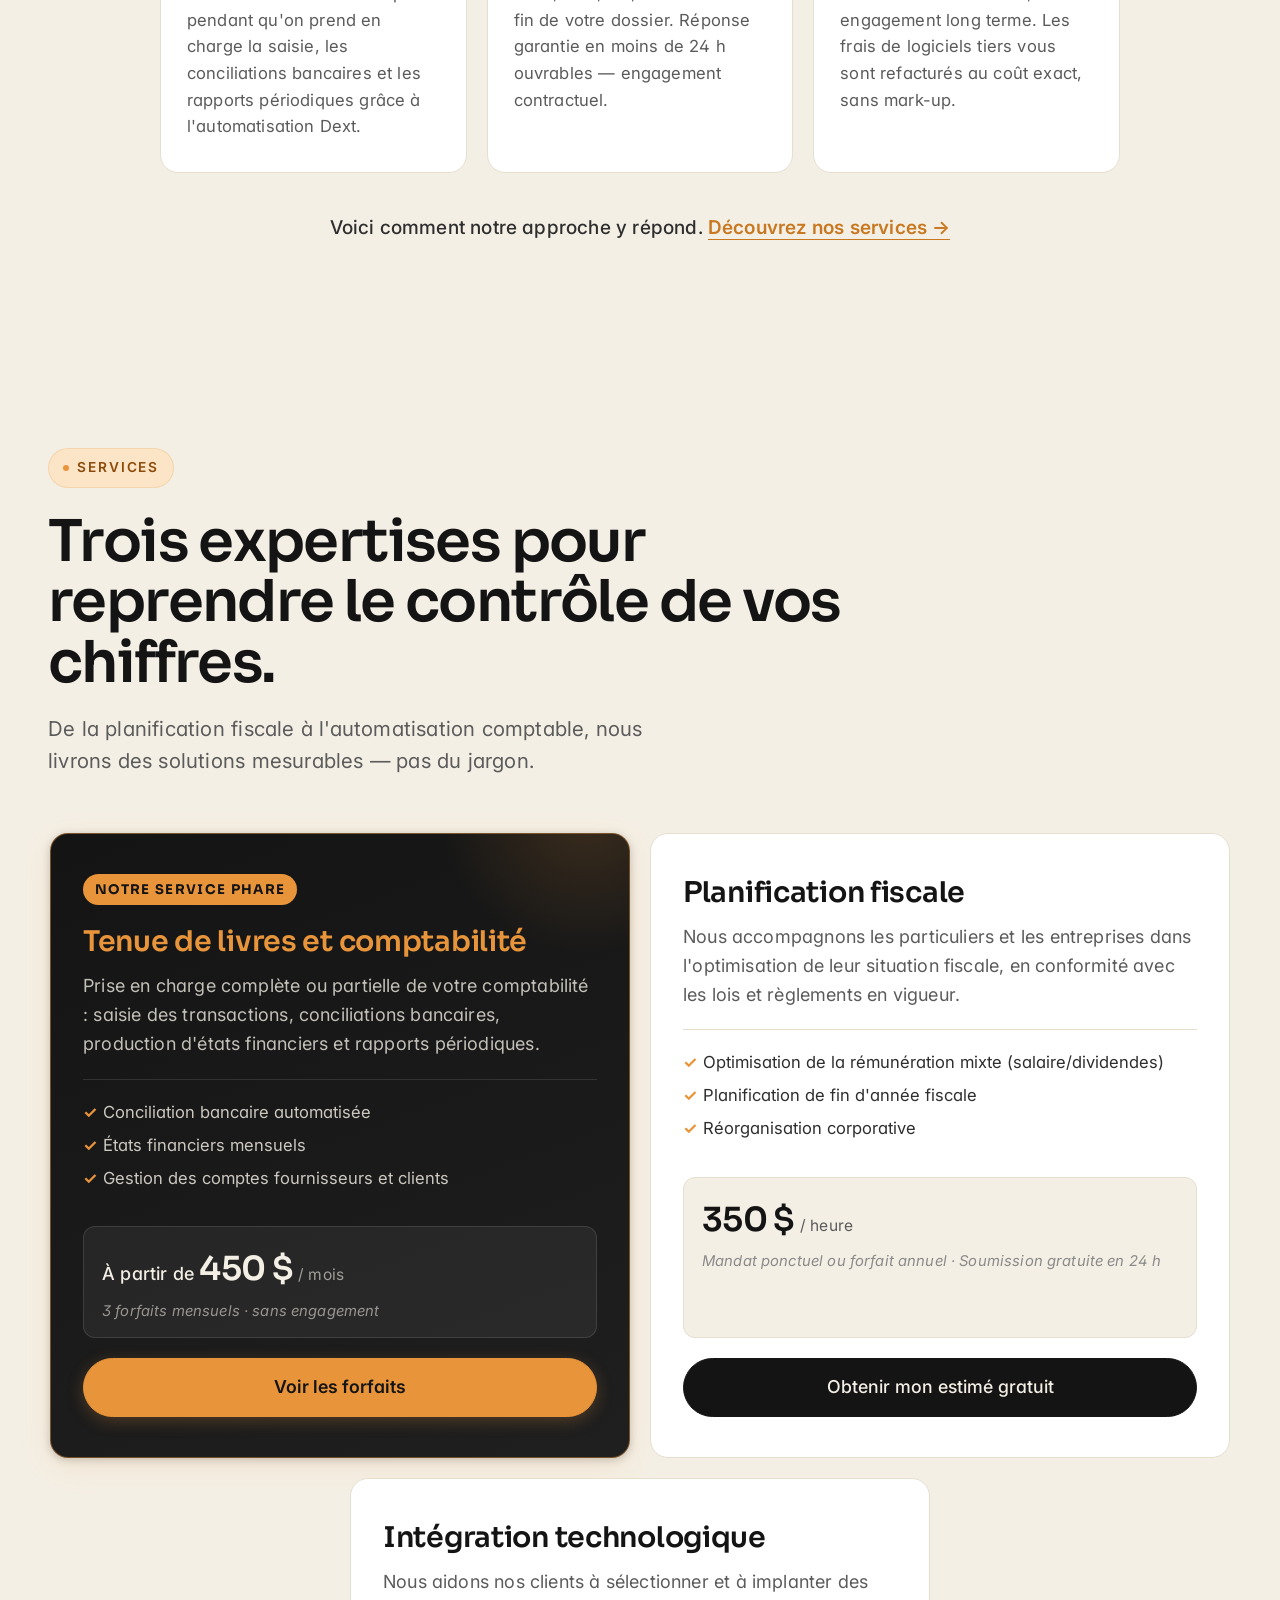
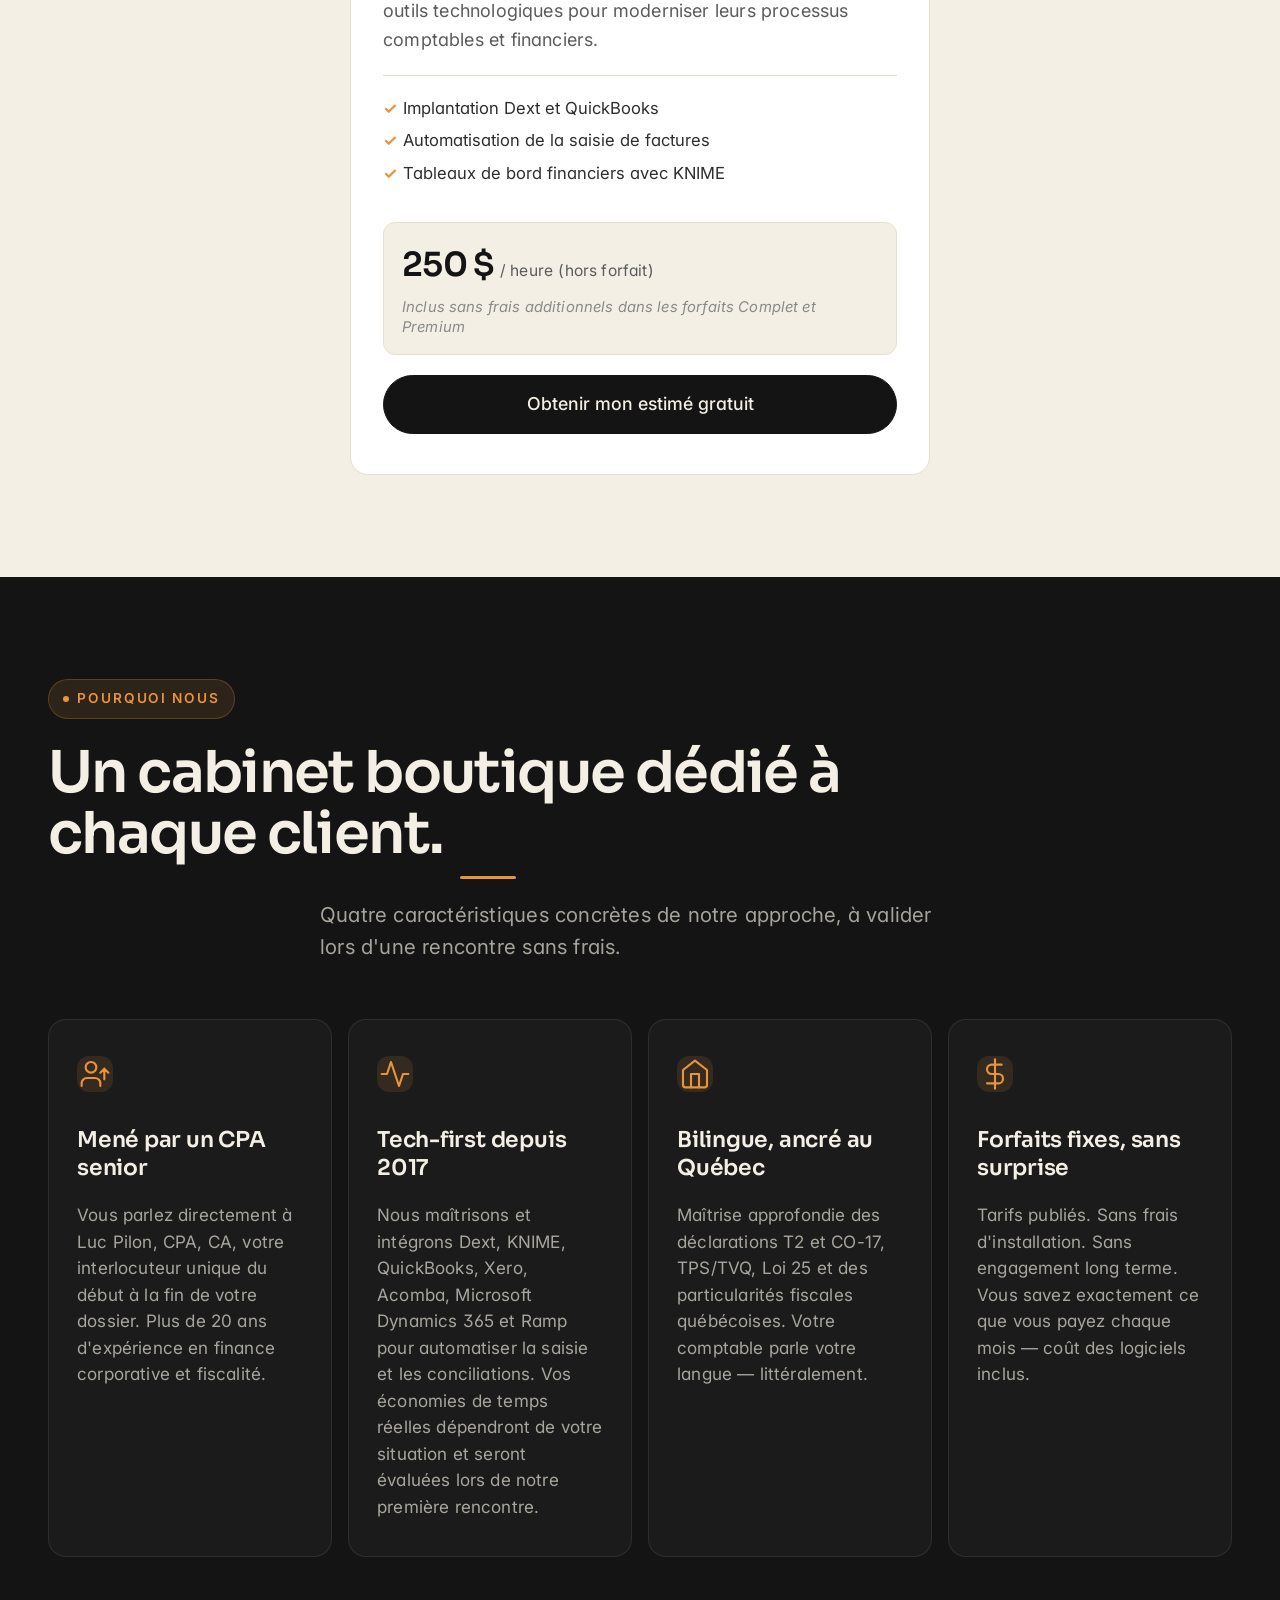
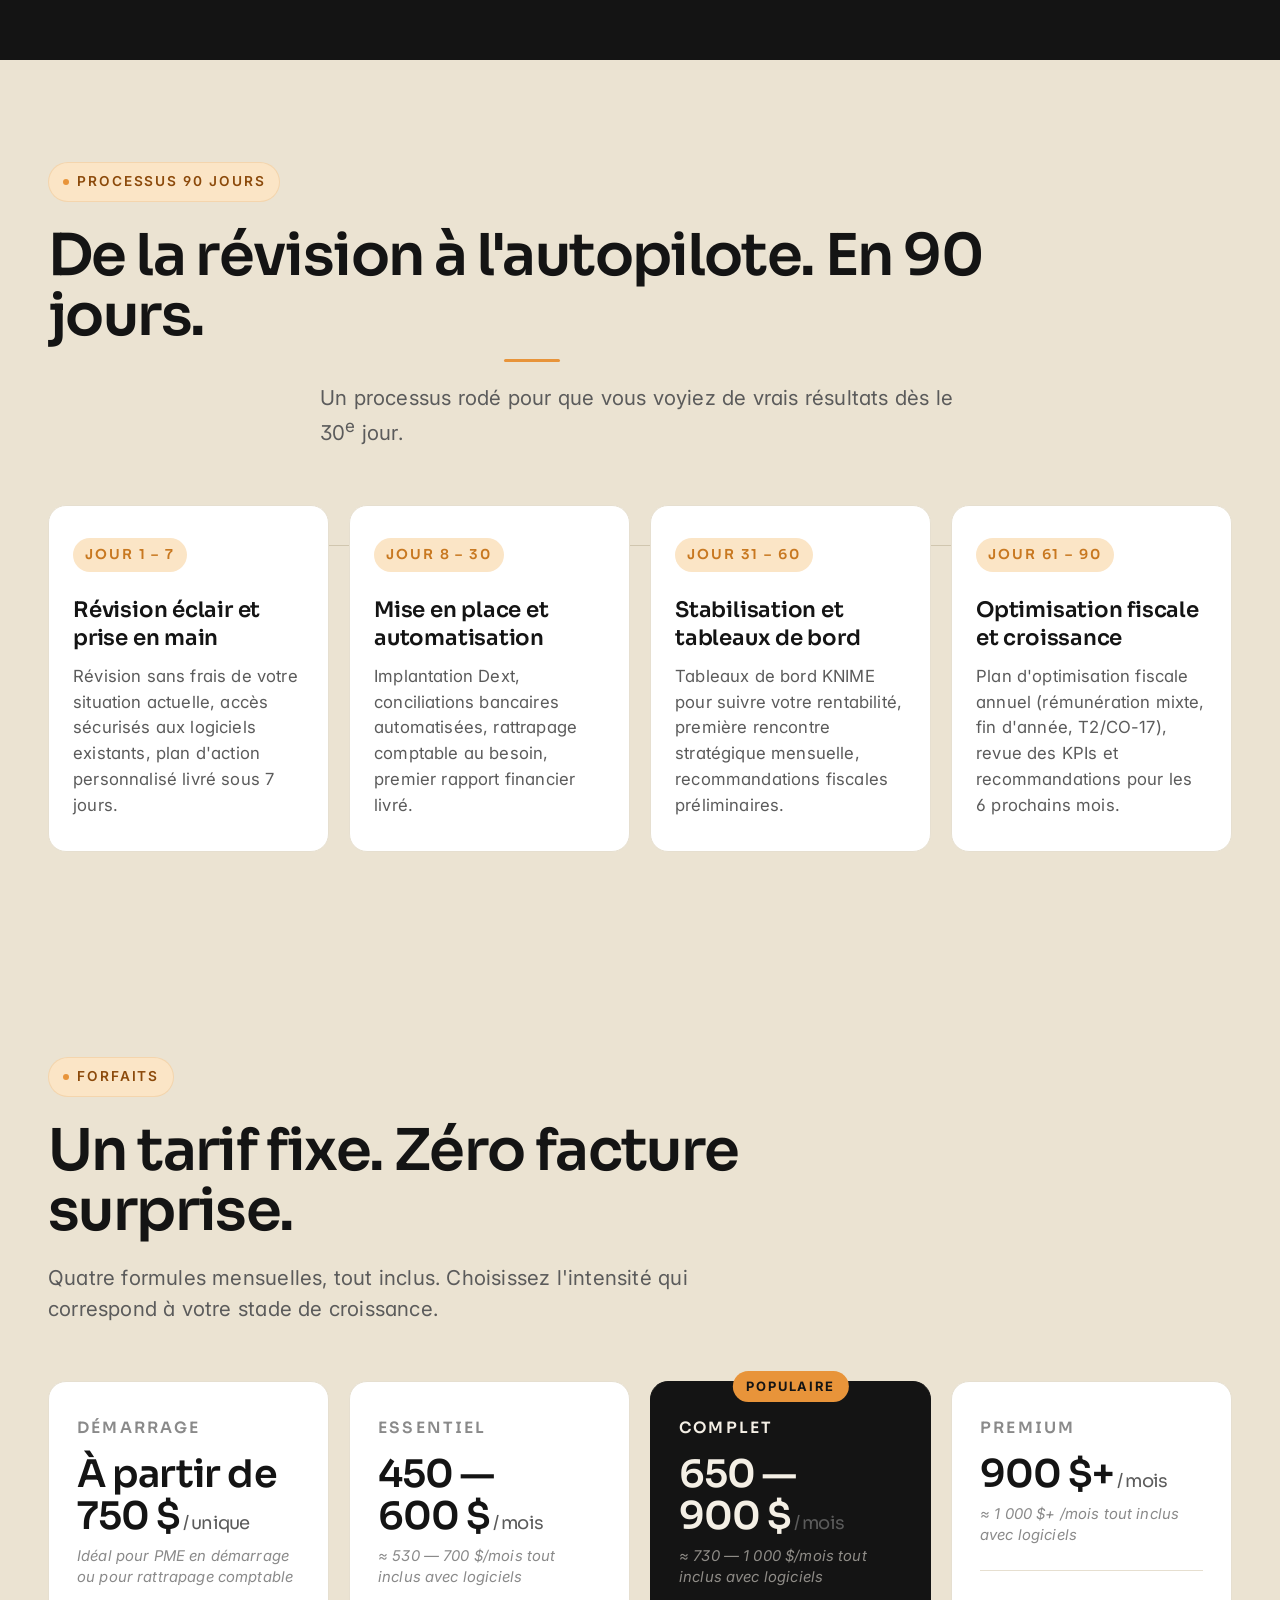
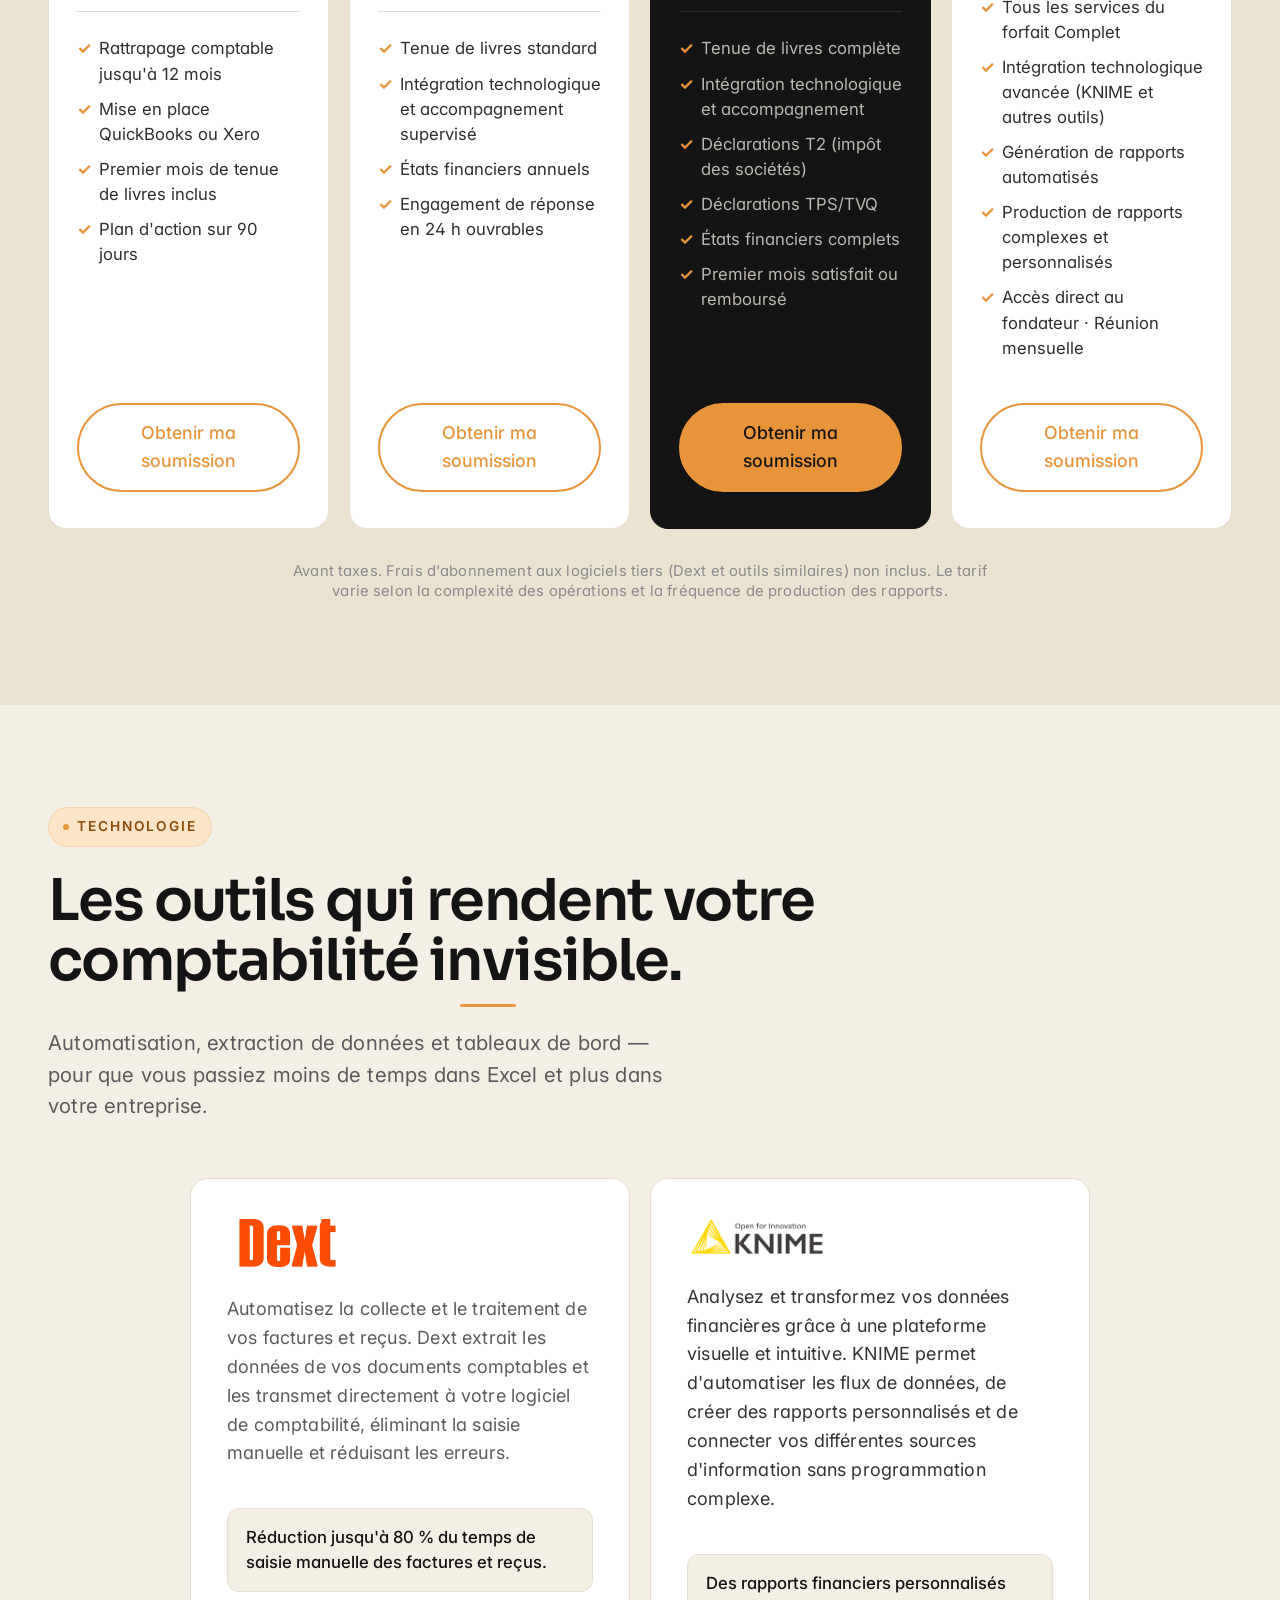
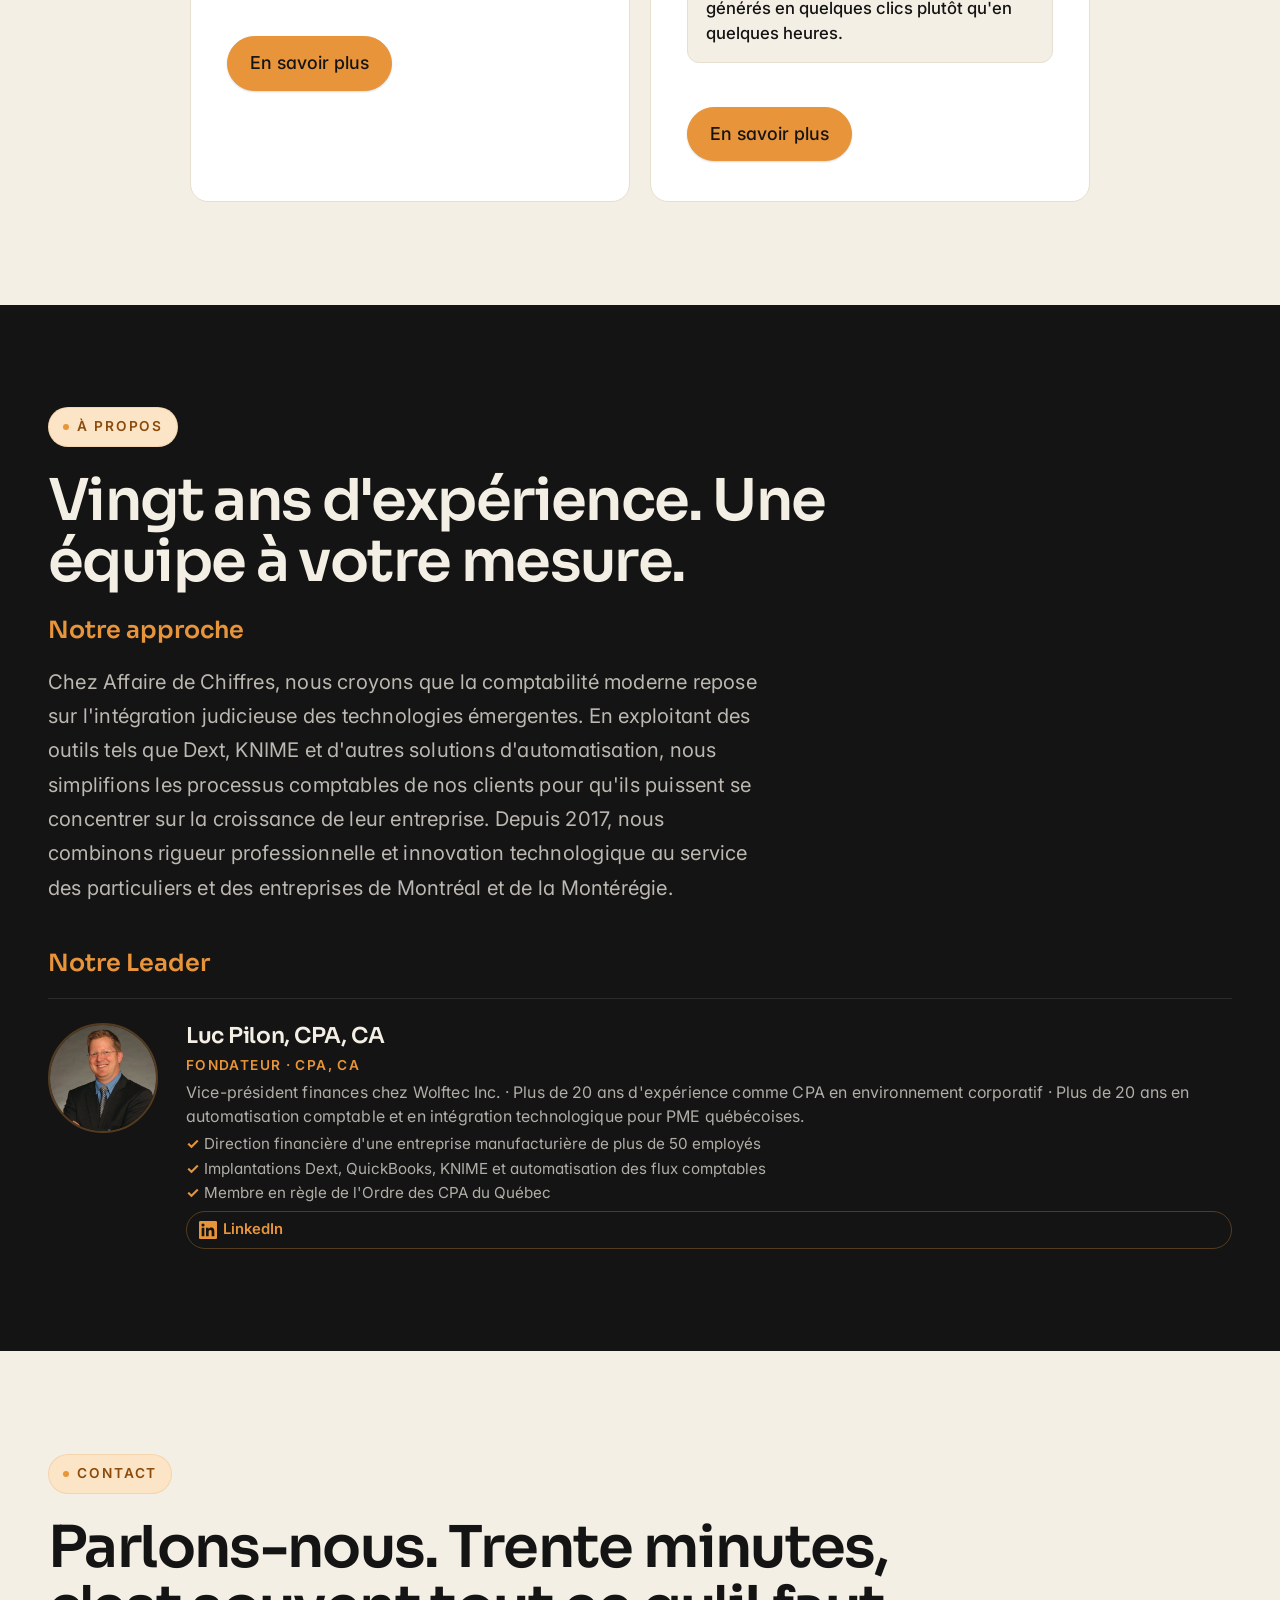
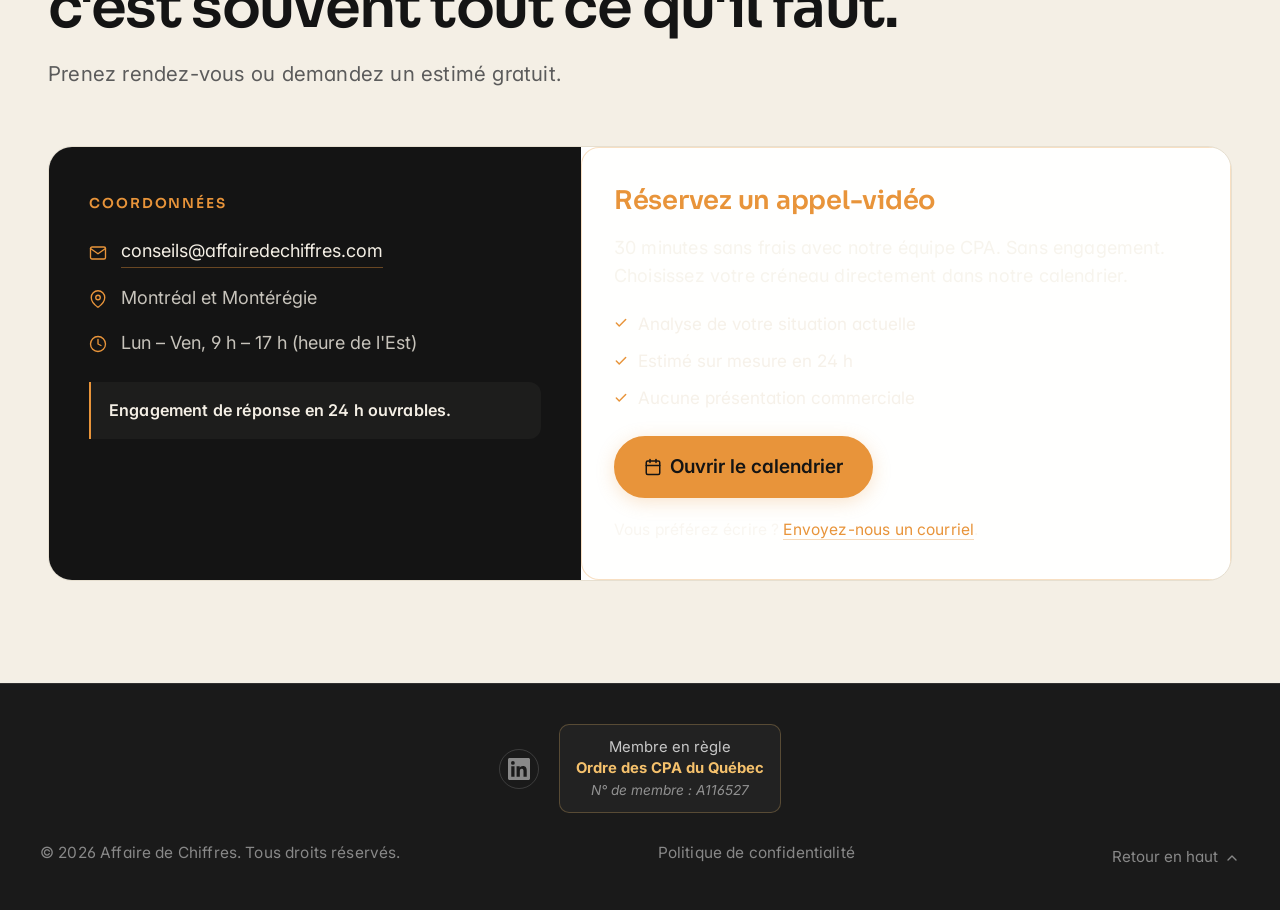
==== commit 9088b4fd: "v71" ====
--- a/index.html
+++ b/index.html
@@ -1098,141 +1098,46 @@
               <span data-lang="en"><strong>24-business-hour response commitment.</strong></span>
             </p>
 
-            <!-- Bloc pré-réservation : capture nom+email puis redirige vers Outlook -->
-            <div class="contact-prebooking">
-              <p class="contact-rdv-titre">
-                <span data-lang="fr">Réservez un appel-vidéo en 1 clic</span>
-                <span data-lang="en">Book a video call in 1 click</span>
-              </p>
-              <p class="contact-prebooking-desc">
-                <span data-lang="fr">30 minutes sans frais avec un CPA, CA senior. Sans engagement.</span>
-                <span data-lang="en">30 minutes at no charge with a senior CPA, CA. No commitment.</span>
-              </p>
-              <form id="form-prebooking-index" action="https://formspree.io/f/mvzvlpql" method="POST" class="form-prebooking-mini">
-                <input type="hidden" name="_form_type" value="booking_request_index">
-                <input type="hidden" name="_source" value="index_contact">
-                <input type="hidden" name="_gotcha" style="display:none">
-                <input type="text" name="nom" required placeholder="Votre nom / Your name" aria-label="Nom">
-                <input type="email" name="courriel" required placeholder="Courriel / Email" aria-label="Courriel">
-                <button type="submit" class="btn btn-primaire btn-rdv" data-event="contact_prebooking_submit">
-                  <svg viewBox="0 0 24 24" fill="none" stroke="currentColor" stroke-width="2" stroke-linecap="round" stroke-linejoin="round" width="18" height="18" aria-hidden="true"><rect x="3" y="4" width="18" height="18" rx="2" ry="2"/><line x1="16" y1="2" x2="16" y2="6"/><line x1="8" y1="2" x2="8" y2="6"/><line x1="3" y1="10" x2="21" y2="10"/></svg>
-                  <span data-lang="fr">Réserver et ouvrir le calendrier</span>
-                  <span data-lang="en">Book and open calendar</span>
-                </button>
-              </form>
-            </div>
           </div>
 
           <!-- ============================================
-               COLONNE DROITE — Formulaire de contact
+               COLONNE DROITE — CTA de réservation Microsoft Bookings
                ============================================ -->
-          <div class="contact-formulaire scroll-reveal">
-            <form action="https://formspree.io/f/mvzvlpql" method="POST" id="formulaire-contact">
-              <input type="hidden" name="_next" value="#contact">
-              <input type="hidden" name="_gotcha" style="display:none">
-
-              <!-- Nom complet -->
-              <div class="champ-groupe">
-                <label for="champ-nom">
-                  <span data-lang="fr">Nom complet *</span>
-                  <span data-lang="en">Full name *</span>
-                </label>
-                <input type="text" id="champ-nom" name="nom" required data-placeholder-fr="Votre nom" data-placeholder-en="Your name" placeholder="Votre nom">
-                <span class="champ-erreur" id="erreur-nom" aria-live="polite"></span>
-              </div>
-
-              <!-- Courriel -->
-              <div class="champ-groupe">
-                <label for="champ-courriel">
-                  <span data-lang="fr">Courriel *</span>
-                  <span data-lang="en">Email *</span>
-                </label>
-                <input type="email" id="champ-courriel" name="courriel" required data-placeholder-fr="votre@courriel.com" data-placeholder-en="your@email.com" placeholder="votre@courriel.com">
-                <span class="champ-erreur" id="erreur-courriel" aria-live="polite"></span>
-              </div>
-
-              <!-- Téléphone (optionnel) -->
-              <div class="champ-groupe">
-                <label for="champ-telephone">
-                  <span data-lang="fr">Téléphone</span>
-                  <span data-lang="en">Phone</span>
-                </label>
-                <input type="tel" id="champ-telephone" name="telephone" placeholder="(514) 555-0000">
-              </div>
-
-              <!-- Entreprise (optionnel) -->
-              <div class="champ-groupe">
-                <label for="champ-entreprise">
-                  <span data-lang="fr">Entreprise</span>
-                  <span data-lang="en">Company</span>
-                </label>
-                <input type="text" id="champ-entreprise" name="entreprise" data-placeholder-fr="Nom de votre entreprise (facultatif)" data-placeholder-en="Your company name (optional)" placeholder="Nom de votre entreprise (facultatif)">
-              </div>
-
-              <!-- Service concerné (optionnel) — deux select bilingues -->
-              <div class="champ-groupe">
-                <label>
-                  <span data-lang="fr">Service concerné</span>
-                  <span data-lang="en">Service of interest</span>
-                </label>
-                <select name="service" id="select-service-fr" data-lang="fr">
-                  <option value="" disabled selected>Sélectionner un service</option>
-                  <option value="Planification fiscale">Planification fiscale</option>
-                  <option value="Intégration technologique">Intégration technologique</option>
-                  <option value="Forfait Démarrage">Forfait Démarrage (à partir de 750 $)</option>
-                  <option value="Forfait Essentiel">Forfait Essentiel (450-600 $/mois)</option>
-                  <option value="Forfait Complet">Forfait Complet (650-900 $/mois)</option>
-                  <option value="Forfait Premium">Forfait Premium (900 $+/mois)</option>
-                  <option value="Autre">Autre</option>
-                </select>
-                <select name="service-en" id="select-service-en" data-lang="en">
-                  <option value="" disabled selected>Select a service</option>
-                  <option value="Tax planning">Tax planning</option>
-                  <option value="Technology integration">Technology integration</option>
-                  <option value="Starter Package">Starter Package (from $750)</option>
-                  <option value="Standard Package">Standard Package ($450-$600/mo)</option>
-                  <option value="Complete Package">Complete Package ($650-$900/mo)</option>
-                  <option value="Premium Package">Premium Package ($900+/mo)</option>
-                  <option value="Other">Other</option>
-                </select>
-              </div>
-
-              <!-- Message -->
-              <div class="champ-groupe">
-                <label for="champ-message">
-                  <span data-lang="fr">Message *</span>
-                  <span data-lang="en">Message *</span>
-                </label>
-                <textarea id="champ-message" name="message" rows="5" required data-placeholder-fr="Décrivez votre besoin ou posez votre question" data-placeholder-en="Describe your need or ask your question" placeholder="Décrivez votre besoin ou posez votre question"></textarea>
-              </div>
-
-              <!-- Case de consentement (Loi 25 — obligatoire) -->
-              <div class="champ-groupe champ-consentement">
-                <label class="consentement-label">
-                  <input type="checkbox" name="consentement" required>
-                  <span class="consentement-texte">
-                    <span data-lang="fr">J'accepte que mes renseignements personnels soient utilisés par Affaire de Chiffres dans le seul but de répondre à ma demande, conformément à la <a href="#" class="lien-politique" data-ouvrir-politique>politique de confidentialité</a>.</span>
-                    <span data-lang="en">I consent to my personal information being used by Affaire de Chiffres solely to respond to my inquiry, in accordance with the <a href="#" class="lien-politique" data-ouvrir-politique>privacy policy</a>.</span>
-                  </span>
-                </label>
-              </div>
-
-              <!-- Bouton d'envoi -->
-              <button type="submit" class="btn btn-primaire btn-envoyer">
-                <span data-lang="fr">Envoyer</span>
-                <span data-lang="en">Send</span>
-              </button>
-
-              <!-- Indication champs obligatoires -->
-              <p class="champs-obligatoires">
-                <span data-lang="fr">* Champs obligatoires</span>
-                <span data-lang="en">* Required fields</span>
-              </p>
-
-              <!-- Message de confirmation / erreur -->
-              <div id="form-message" class="form-message" aria-live="polite"></div>
-
-            </form>
+          <div class="contact-booking-card scroll-reveal">
+            <h3 class="contact-booking-titre">
+              <span data-lang="fr">Réservez un appel-vidéo</span>
+              <span data-lang="en">Book a video call</span>
+            </h3>
+            <p class="contact-booking-desc">
+              <span data-lang="fr">30 minutes sans frais avec notre équipe CPA. Sans engagement. Choisissez votre créneau directement dans notre calendrier.</span>
+              <span data-lang="en">30 minutes at no charge with our CPA team. No commitment. Pick a time directly in our calendar.</span>
+            </p>
+            <ul class="contact-booking-liste">
+              <li>
+                <svg viewBox="0 0 24 24" fill="none" stroke="currentColor" stroke-width="2.5" stroke-linecap="round" stroke-linejoin="round" width="14" height="14" aria-hidden="true"><polyline points="20 6 9 17 4 12"/></svg>
+                <span data-lang="fr">Analyse de votre situation actuelle</span>
+                <span data-lang="en">Review of your current situation</span>
+              </li>
+              <li>
+                <svg viewBox="0 0 24 24" fill="none" stroke="currentColor" stroke-width="2.5" stroke-linecap="round" stroke-linejoin="round" width="14" height="14" aria-hidden="true"><polyline points="20 6 9 17 4 12"/></svg>
+                <span data-lang="fr">Estimé sur mesure en 24 h</span>
+                <span data-lang="en">Tailored estimate within 24h</span>
+              </li>
+              <li>
+                <svg viewBox="0 0 24 24" fill="none" stroke="currentColor" stroke-width="2.5" stroke-linecap="round" stroke-linejoin="round" width="14" height="14" aria-hidden="true"><polyline points="20 6 9 17 4 12"/></svg>
+                <span data-lang="fr">Aucune présentation commerciale</span>
+                <span data-lang="en">No sales pitch</span>
+              </li>
+            </ul>
+            <a href="https://outlook.office.com/book/ConsultationGratuite30Minutes@affairedechiffres.com/?ismsaljsauthenabled" target="_blank" rel="noopener noreferrer" class="btn btn-primaire btn-booking" data-event="contact_booking_click">
+              <svg viewBox="0 0 24 24" fill="none" stroke="currentColor" stroke-width="2" stroke-linecap="round" stroke-linejoin="round" width="18" height="18" aria-hidden="true"><rect x="3" y="4" width="18" height="18" rx="2" ry="2"/><line x1="16" y1="2" x2="16" y2="6"/><line x1="8" y1="2" x2="8" y2="6"/><line x1="3" y1="10" x2="21" y2="10"/></svg>
+              <span data-lang="fr">Ouvrir le calendrier</span>
+              <span data-lang="en">Open the calendar</span>
+            </a>
+            <p class="contact-booking-fallback">
+              <span data-lang="fr">Vous préférez écrire ? <a href="mailto:conseils@affairedechiffres.com">Envoyez-nous un courriel</a>.</span>
+              <span data-lang="en">Prefer to write? <a href="mailto:conseils@affairedechiffres.com">Send us an email</a>.</span>
+            </p>
           </div>
 
         </div><!-- /.contact-grille -->
@@ -1274,7 +1179,7 @@
         <p>Affaire de Chiffres<br>Montréal, Québec<br>Courriel : <a href="mailto:conseils@affairedechiffres.com">conseils@affairedechiffres.com</a></p>
 
         <h3>2. Renseignements collectés</h3>
-        <p>Par le biais du formulaire de contact de ce site, nous collectons les renseignements suivants : nom, adresse courriel, et le contenu de votre message. Vous pouvez également fournir, de manière facultative, votre numéro de téléphone, le nom de votre entreprise et le service qui vous intéresse.</p>
+        <p>Lorsque vous réservez un appel-vidéo via notre calendrier en ligne (Microsoft Bookings) ou que vous nous contactez par courriel, nous collectons les renseignements que vous nous fournissez : nom, adresse courriel et, le cas échéant, le contenu de votre message ainsi que toute information additionnelle volontairement transmise (téléphone, nom de l'entreprise, service d'intérêt).</p>
 
         <h3>3. Finalité de la collecte</h3>
         <p>Vos renseignements sont collectés dans le seul but de répondre à votre demande de renseignements, de soumission ou de prise de rendez-vous.</p>
@@ -1283,13 +1188,13 @@
         <p>Vos renseignements sont conservés uniquement pour la durée nécessaire au traitement de votre demande, puis sont supprimés de manière sécurisée.</p>
 
         <h3>5. Partage</h3>
-        <p>Vos renseignements ne sont partagés avec aucun tiers, à l'exception de Formspree Inc., qui assure le traitement technique de la transmission du formulaire. Formspree agit à titre de sous-traitant et est tenu à des obligations de confidentialité.</p>
+        <p>Vos renseignements ne sont partagés avec aucun tiers à des fins commerciales. Les outils techniques que nous utilisons pour la prise de rendez-vous (Microsoft Bookings) et l'analyse d'audience (Google Analytics) traitent certaines données en notre nom à titre de sous-traitants, dans le respect de leurs propres engagements de confidentialité.</p>
 
         <h3>6. Vos droits</h3>
         <p>Conformément à la Loi sur la protection des renseignements personnels dans le secteur privé du Québec, vous avez le droit d'accéder à vos renseignements, de les faire rectifier ou supprimer. Pour exercer ces droits, contactez-nous à <a href="mailto:conseils@affairedechiffres.com">conseils@affairedechiffres.com</a>.</p>
 
         <h3>7. Consentement</h3>
-        <p>En soumettant le formulaire de contact, vous consentez à la collecte et à l'utilisation de vos renseignements aux fins décrites ci-dessus.</p>
+        <p>En réservant un rendez-vous ou en nous contactant, vous consentez à la collecte et à l'utilisation de vos renseignements aux fins décrites ci-dessus.</p>
       </div>
 
       <!-- Version anglaise -->
@@ -1301,7 +1206,7 @@
         <p>Affaire de Chiffres<br>Montréal, Quebec<br>Email: <a href="mailto:conseils@affairedechiffres.com">conseils@affairedechiffres.com</a></p>
 
         <h3>2. Information collected</h3>
-        <p>Through the contact form on this website, we collect the following information: name, email address, and the content of your message. You may also optionally provide your phone number, company name, and the service you are interested in.</p>
+        <p>When you book a video call through our online calendar (Microsoft Bookings) or contact us by email, we collect the information you provide: name, email address and, where applicable, the contents of your message and any additional information you voluntarily share (phone number, company name, service of interest).</p>
 
         <h3>3. Purpose of collection</h3>
         <p>Your information is collected solely to respond to your inquiry, quote request, or appointment booking.</p>
@@ -1310,13 +1215,13 @@
         <p>Your information is retained only for the time necessary to process your request, then securely deleted.</p>
 
         <h3>5. Sharing</h3>
-        <p>Your information is not shared with any third party, except Formspree Inc., which handles the technical processing of form submissions. Formspree acts as a subcontractor and is bound by confidentiality obligations.</p>
+        <p>Your information is not shared with any third party for commercial purposes. The technical tools we use for appointment booking (Microsoft Bookings) and audience analytics (Google Analytics) process certain data on our behalf as subprocessors, subject to their own confidentiality obligations.</p>
 
         <h3>6. Your rights</h3>
         <p>In accordance with Quebec's Act respecting the protection of personal information in the private sector, you have the right to access, rectify, or delete your personal information. To exercise these rights, contact us at <a href="mailto:conseils@affairedechiffres.com">conseils@affairedechiffres.com</a>.</p>
 
         <h3>7. Consent</h3>
-        <p>By submitting the contact form, you consent to the collection and use of your information for the purposes described above.</p>
+        <p>By booking an appointment or contacting us, you consent to the collection and use of your information for the purposes described above.</p>
       </div>
 
     </div>
@@ -1481,14 +1386,14 @@
   <script src="script.js"></script>
 
   <!-- ============================================
-       GA4 — Tracking événements CRO
+       GA4 — Tracking événements CRO (booking only)
        ============================================ -->
   <script>
   (function () {
     'use strict';
     if (typeof gtag !== 'function') return;
 
-    // 1. Clics sur tous les éléments avec data-event
+    // 1. Clics sur tous les éléments avec data-event (CTA booking, hero, garanties, etc.)
     document.addEventListener('click', function (e) {
       var target = e.target.closest('[data-event]');
       if (!target) return;
@@ -1501,41 +1406,7 @@
       });
     });
 
-    // 2. Pré-réservation : intercepter le submit, envoyer à Formspree, puis rediriger vers Outlook
-    var preBookingForm = document.getElementById('form-prebooking-index');
-    if (preBookingForm) {
-      preBookingForm.addEventListener('submit', function (e) {
-        e.preventDefault();
-        var formData = new FormData(preBookingForm);
-        gtag('event', 'booking_submit', {
-          event_category: 'conversion',
-          event_label: 'index_prebooking',
-          value: 1
-        });
-        fetch(preBookingForm.action, {
-          method: 'POST',
-          body: formData,
-          headers: { 'Accept': 'application/json' }
-        }).then(function () {
-          window.open('https://outlook.office.com/book/ConsultationGratuite30Minutes@affairedechiffres.com/?ismsaljsauthenabled', '_blank', 'noopener');
-          var btn = preBookingForm.querySelector('button[type="submit"]');
-          if (btn) {
-            btn.disabled = true;
-            btn.innerHTML = '<span data-lang="fr">✓ Calendrier ouvert dans un nouvel onglet</span><span data-lang="en">✓ Calendar opened in a new tab</span>';
-            // Re-toggle language display
-            var lang = (document.documentElement.lang || 'fr');
-            btn.querySelectorAll('[data-lang]').forEach(function (el) {
-              el.style.display = el.getAttribute('data-lang') === lang ? '' : 'none';
-            });
-          }
-        }).catch(function () {
-          // Même en cas d'erreur Formspree, on ouvre le calendrier
-          window.open('https://outlook.office.com/book/ConsultationGratuite30Minutes@affairedechiffres.com/?ismsaljsauthenabled', '_blank', 'noopener');
-        });
-      });
-    }
-
-    // 3. Scroll depth — 25 %, 50 %, 75 %, 90 %
+    // 2. Scroll depth — 25 %, 50 %, 75 %, 90 %
     var thresholds = [25, 50, 75, 90];
     var fired = {};
     function checkScroll() {
@@ -1561,18 +1432,6 @@
         scrollTimer = null;
       }, 250);
     }, { passive: true });
-
-    // 4. Soumission formulaire principal de contact
-    var formContact = document.getElementById('formulaire-contact');
-    if (formContact) {
-      formContact.addEventListener('submit', function () {
-        gtag('event', 'contact_submit', {
-          event_category: 'conversion',
-          event_label: 'index_contact_form',
-          value: 1
-        });
-      });
-    }
   })();
   </script>
 
--- a/styles.css
+++ b/styles.css
@@ -5136,3 +5136,75 @@
   width: 100%;
   justify-content: center;
 }
+
+/* ── Contact — Booking card (Microsoft Bookings only) ── */
+.contact-booking-card {
+  background: rgba(244, 239, 229, 0.04);
+  border: 1px solid rgba(232, 148, 58, 0.3);
+  border-radius: var(--v2-radius);
+  padding: 36px 32px;
+  display: flex;
+  flex-direction: column;
+  gap: 16px;
+}
+.contact-booking-titre {
+  font-family: 'Sora', sans-serif;
+  font-size: 1.35rem;
+  font-weight: 600;
+  color: var(--v2-accent);
+  margin: 0;
+  letter-spacing: -0.01em;
+}
+.contact-booking-desc {
+  font-size: 0.95rem;
+  color: rgba(244, 239, 229, 0.7);
+  line-height: 1.55;
+  margin: 0;
+}
+.contact-booking-liste {
+  list-style: none;
+  padding: 0;
+  margin: 4px 0 8px;
+  display: flex;
+  flex-direction: column;
+  gap: 10px;
+}
+.contact-booking-liste li {
+  display: flex;
+  align-items: center;
+  gap: 10px;
+  font-size: 0.9rem;
+  color: rgba(244, 239, 229, 0.85);
+}
+.contact-booking-liste li svg {
+  flex-shrink: 0;
+  color: var(--v2-accent);
+}
+.contact-booking-card .btn-booking {
+  align-self: flex-start;
+  display: inline-flex;
+  align-items: center;
+  gap: 8px;
+  padding: 14px 28px;
+  font-size: 1rem;
+  font-weight: 600;
+  border-radius: var(--v2-radius-pill);
+  box-shadow: 0 4px 18px rgba(232, 148, 58, 0.25);
+}
+.contact-booking-card .btn-booking:hover {
+  transform: translateY(-1px);
+  box-shadow: 0 8px 24px rgba(232, 148, 58, 0.35);
+}
+.contact-booking-fallback {
+  font-size: 0.82rem;
+  color: rgba(244, 239, 229, 0.55);
+  margin: 4px 0 0;
+}
+.contact-booking-fallback a {
+  color: var(--v2-accent);
+  text-decoration: none;
+  border-bottom: 1px solid rgba(232, 148, 58, 0.35);
+}
+.contact-booking-fallback a:hover {
+  border-bottom-color: var(--v2-accent);
+}
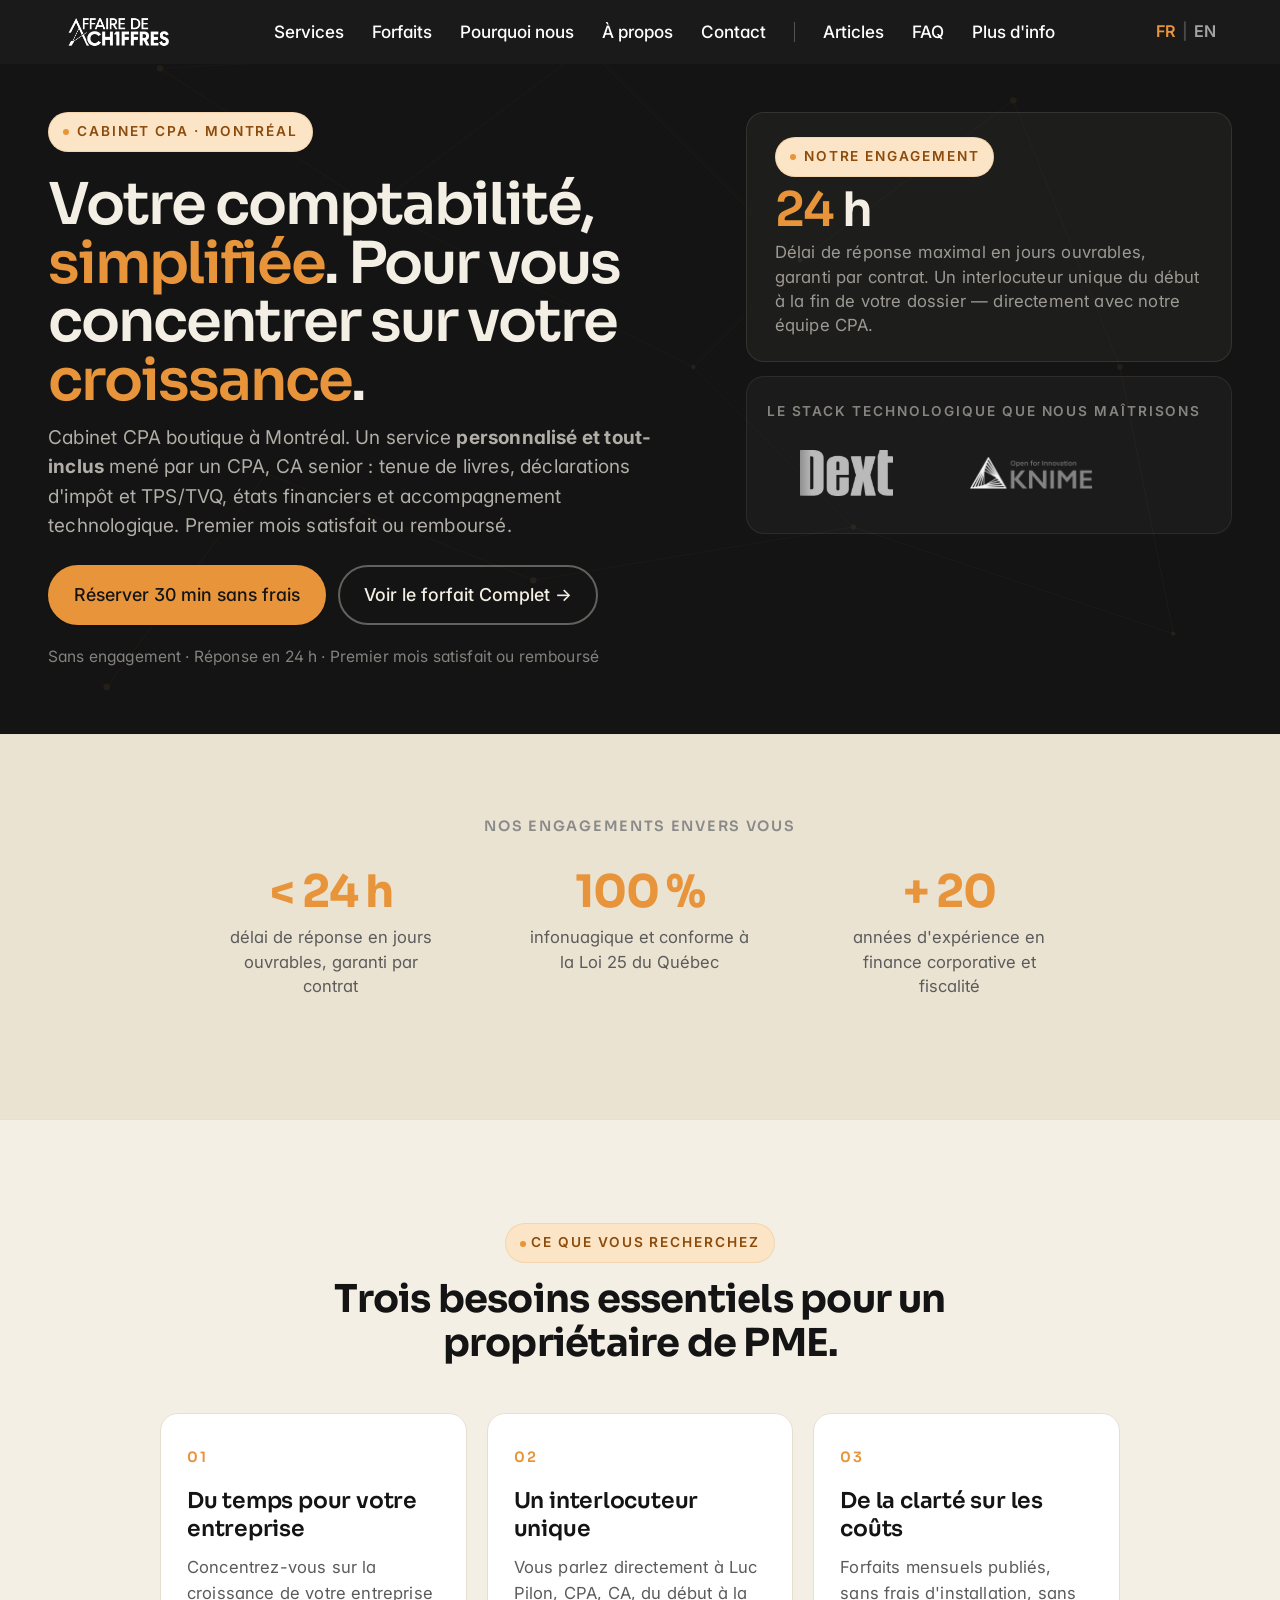
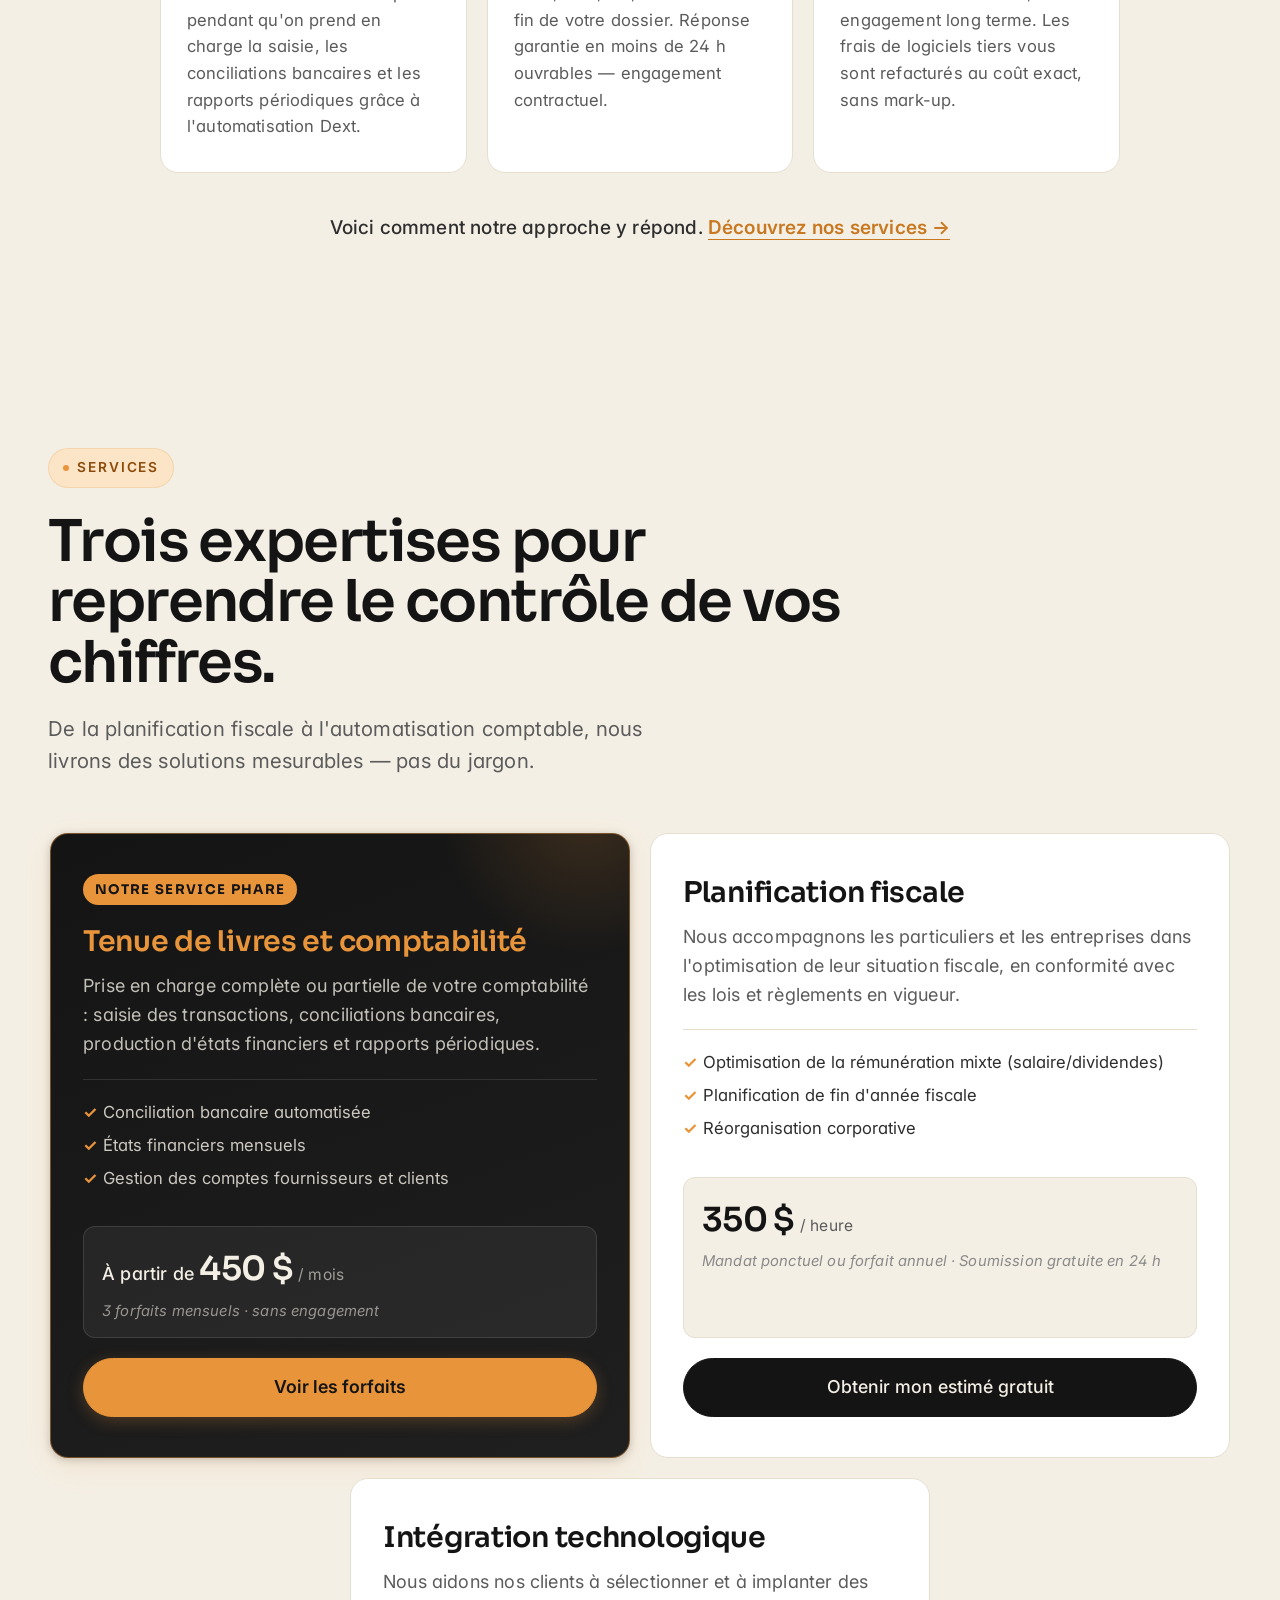
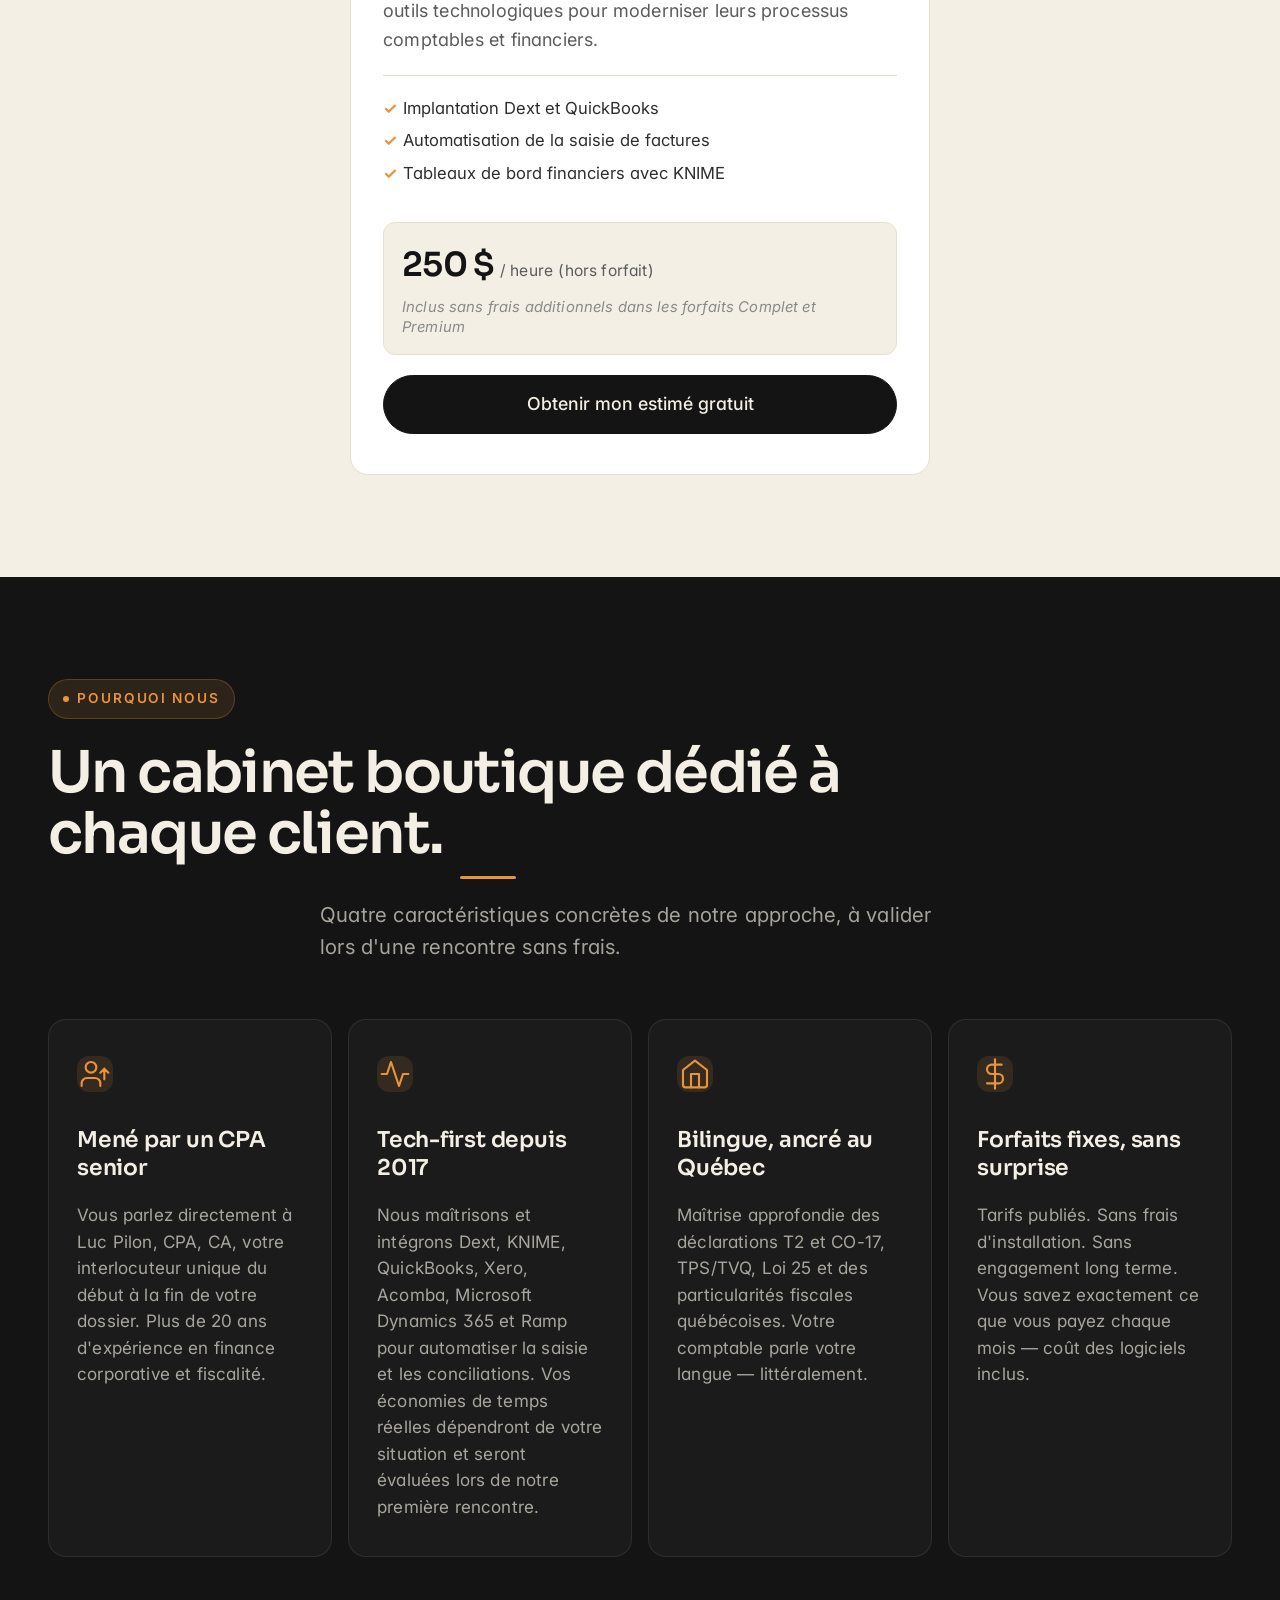
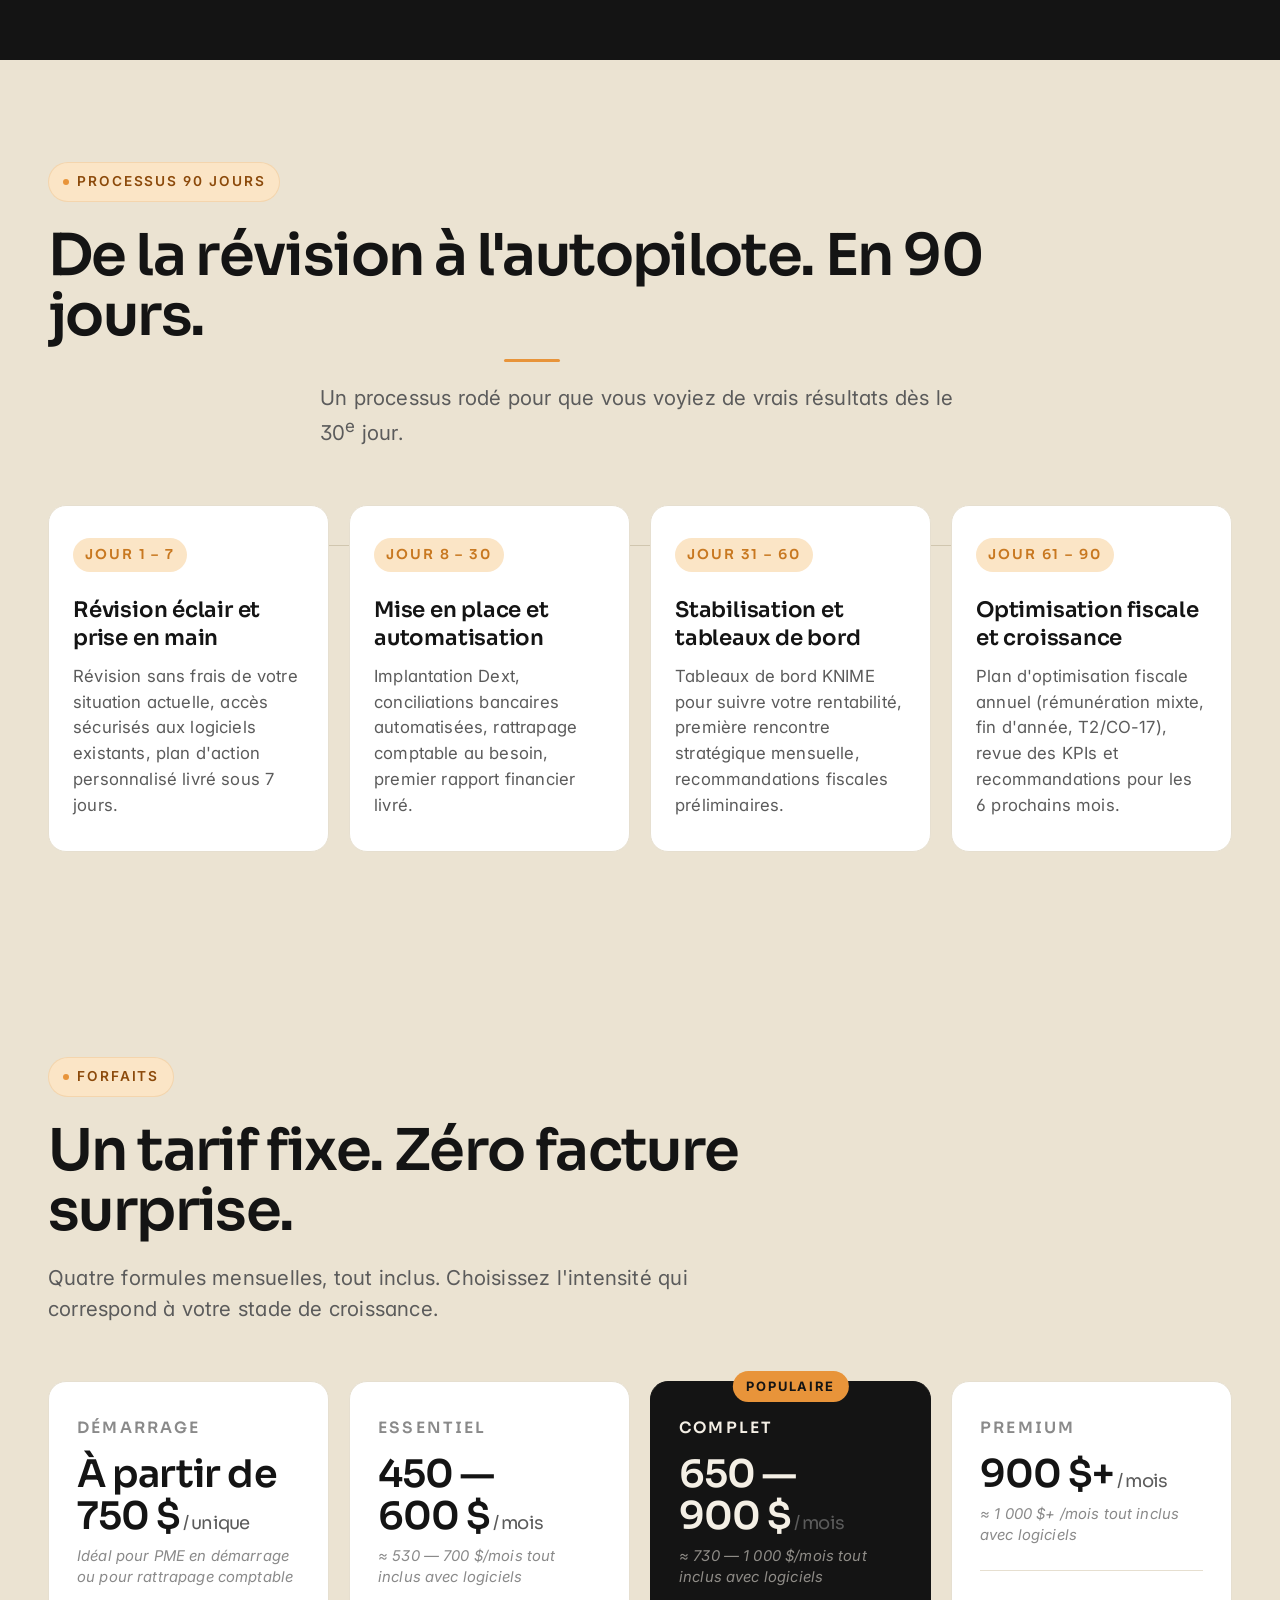
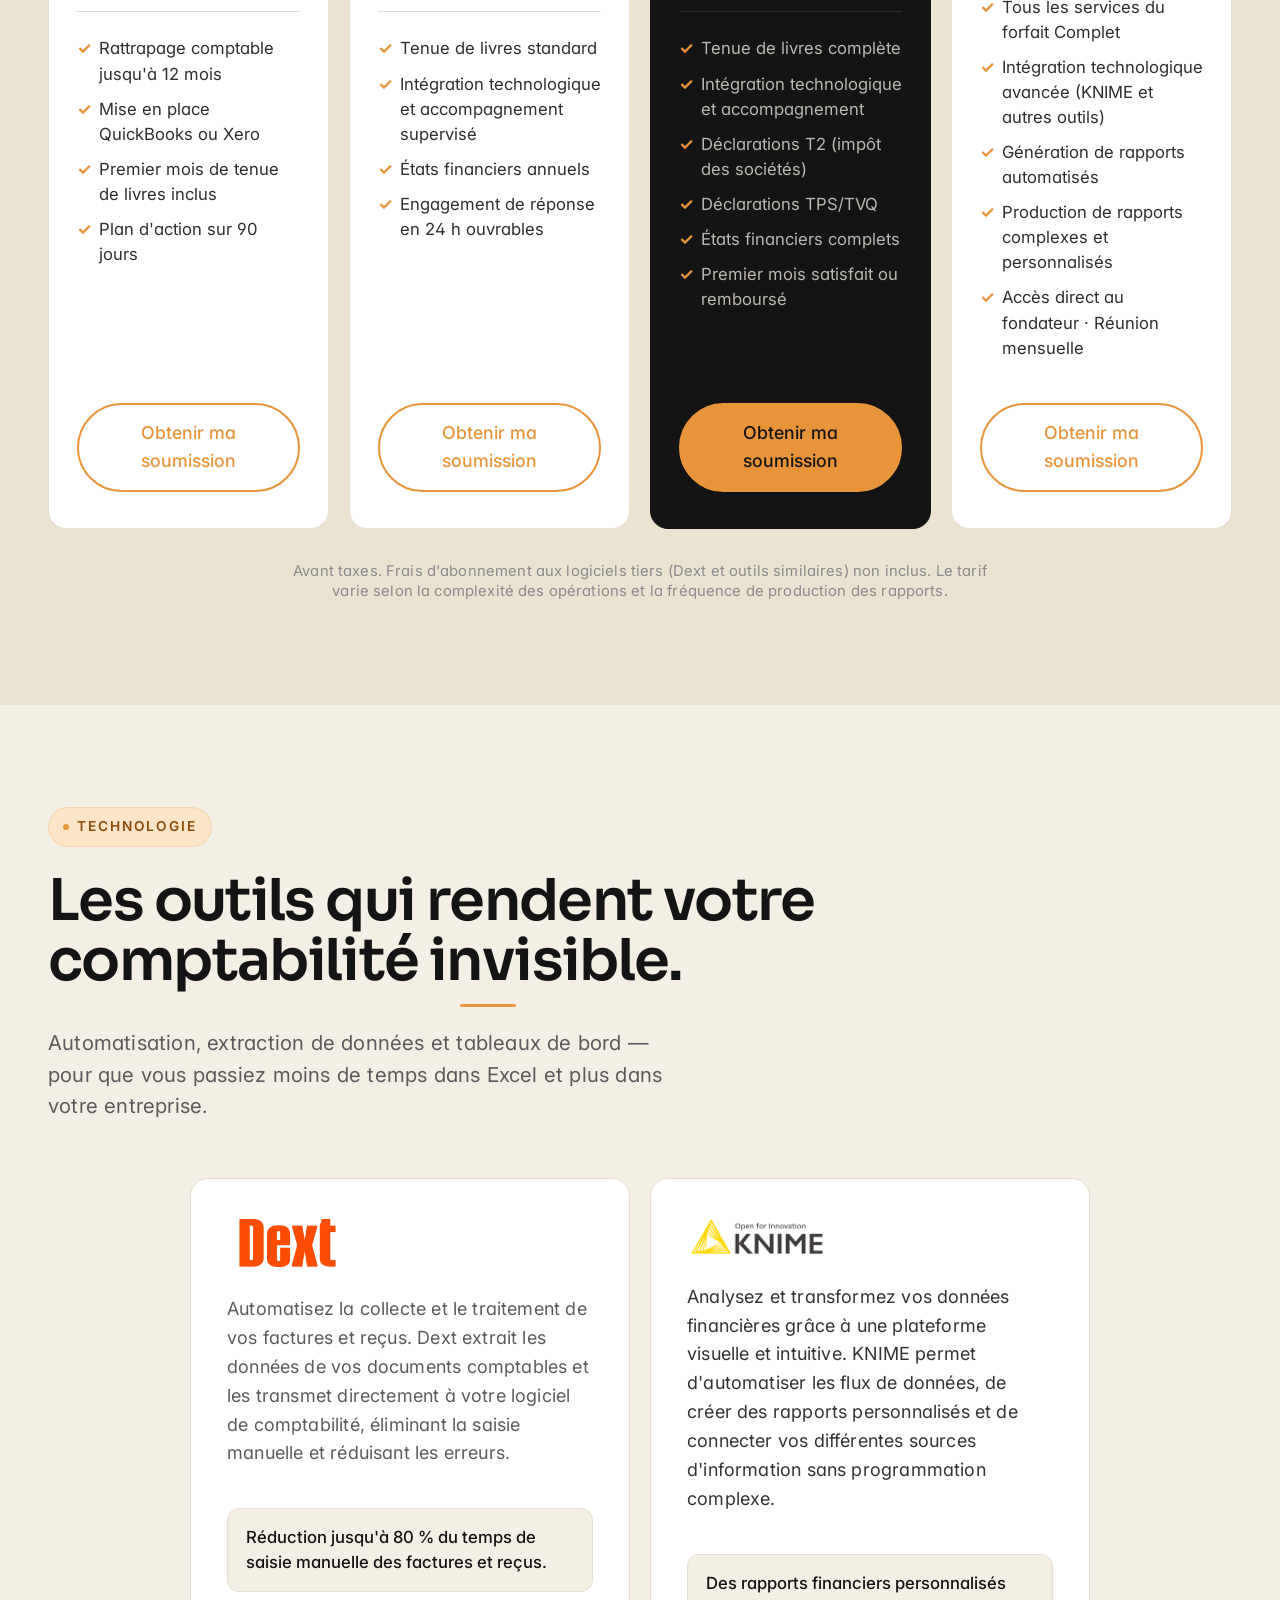
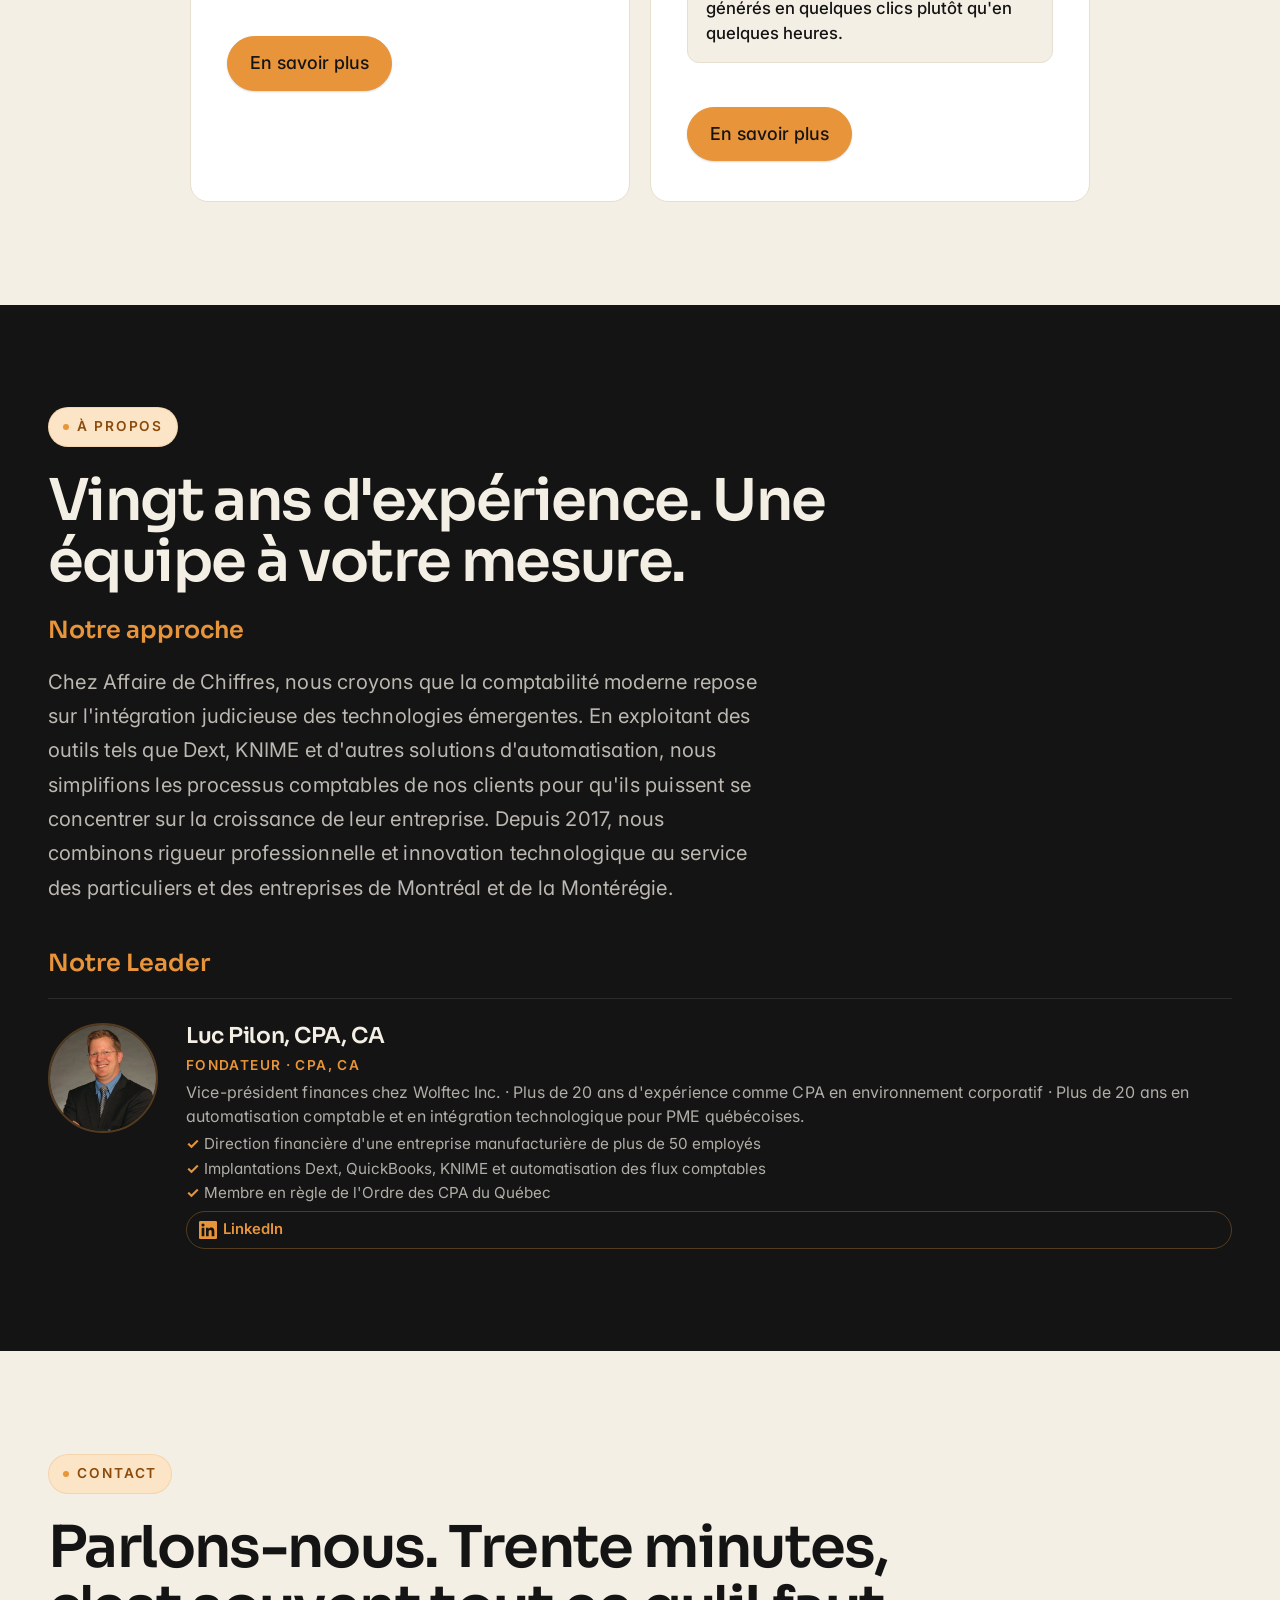
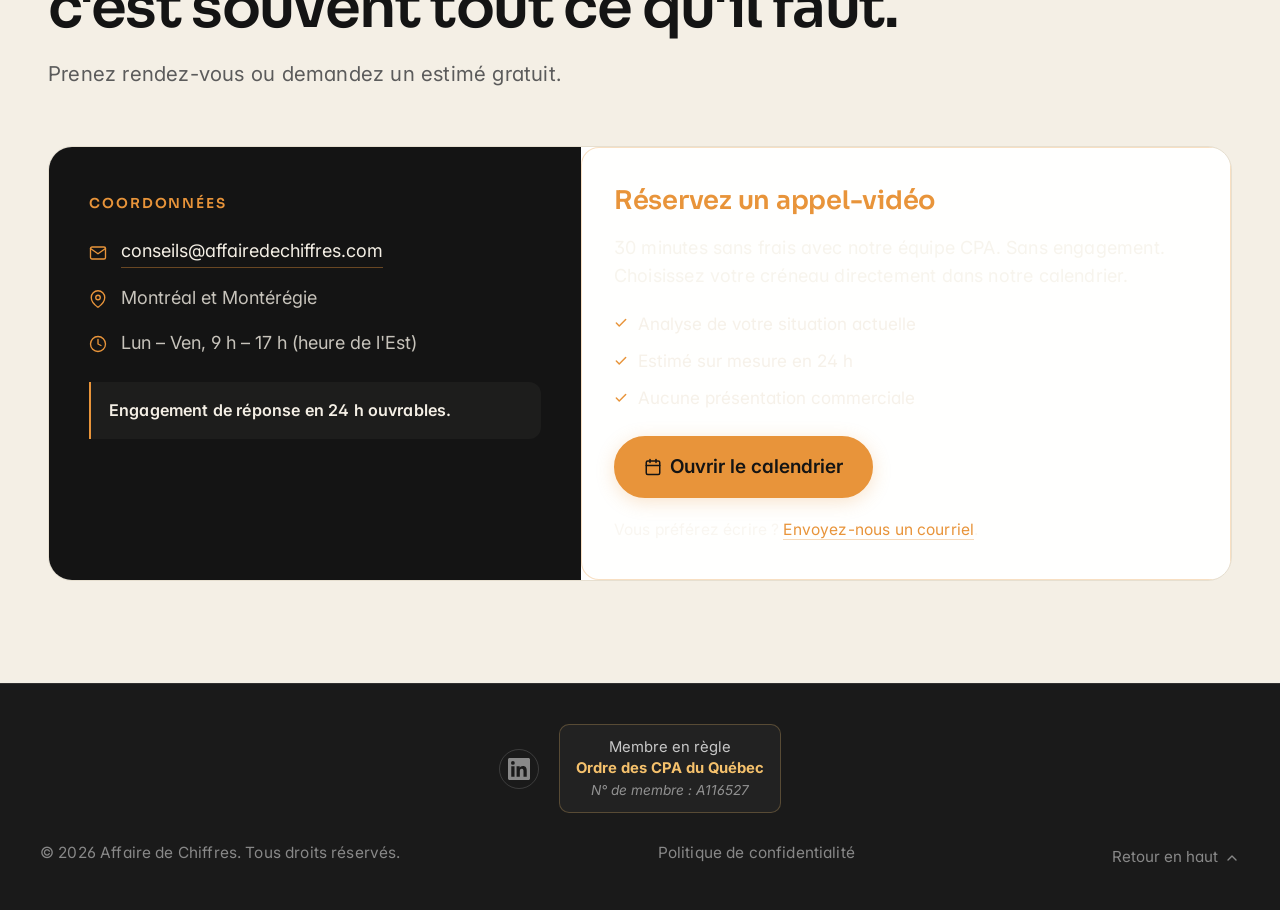
==== commit 64101b7a: "v71" ====
--- a/index.html
+++ b/index.html
@@ -206,8 +206,8 @@
 
           <!-- Sous-titre -->
           <p class="hero-sous-titre hero-anim" style="animation-delay: 0.4s;">
-            <span data-lang="fr">Cabinet CPA boutique à Montréal. Forfaits mensuels tout-inclus à partir de <strong>450 $/mois</strong> : tenue de livres, déclarations d'impôt et TPS/TVQ, états financiers et accompagnement technologique. Premier mois satisfait ou remboursé.</span>
-            <span data-lang="en">Boutique CPA firm in Montréal. All-inclusive monthly plans from <strong>$450/month</strong>: bookkeeping, tax returns and GST/QST, financial statements and technology support. First month money-back guarantee.</span>
+            <span data-lang="fr">Cabinet CPA boutique à Montréal. Un service <strong>personnalisé et tout-inclus</strong> mené par un CPA, CA senior : tenue de livres, déclarations d'impôt et TPS/TVQ, états financiers et accompagnement technologique. Premier mois satisfait ou remboursé.</span>
+            <span data-lang="en">Boutique CPA firm in Montréal. A <strong>personalized, all-inclusive</strong> service led by a senior CPA, CA: bookkeeping, tax returns and GST/QST, financial statements and technology support. First month money-back guarantee.</span>
           </p>
 
           <!-- Boutons d'action — CTA principal = réservation 30 min, secondaire = forfait complet -->
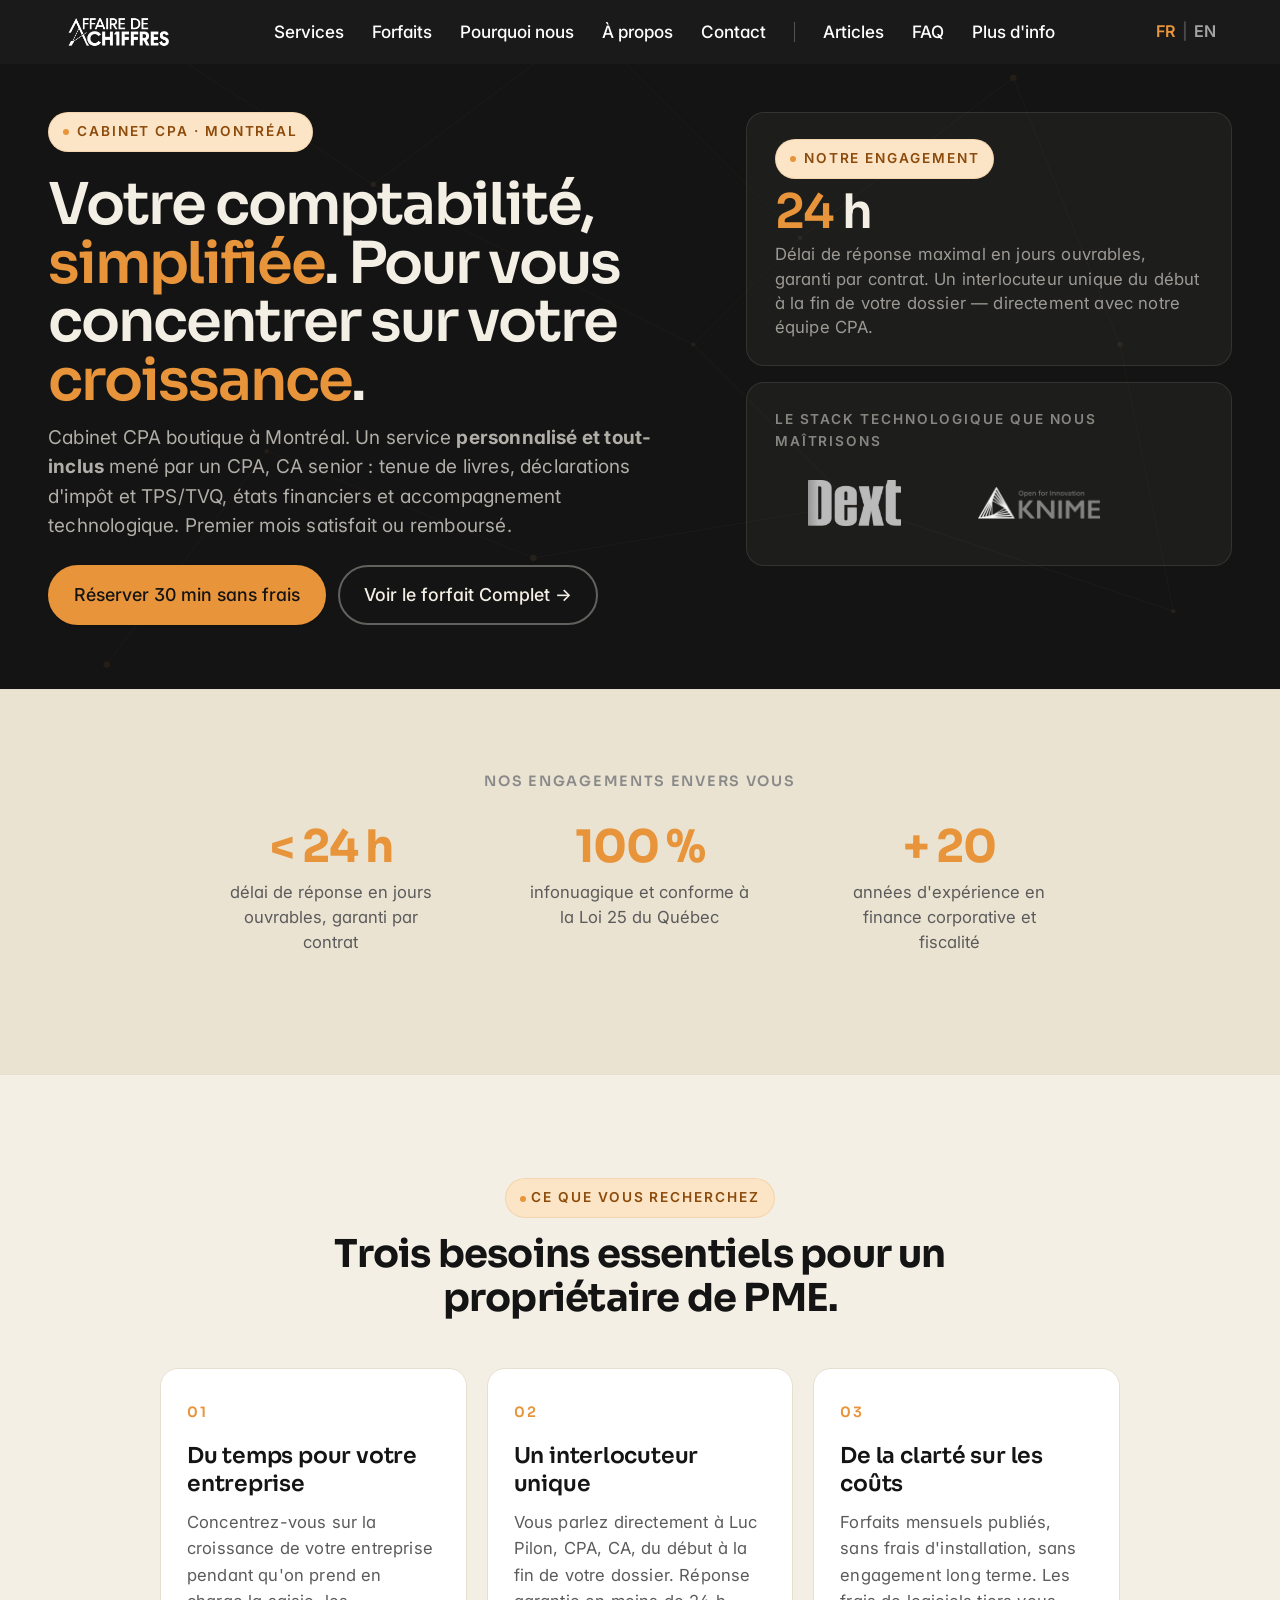
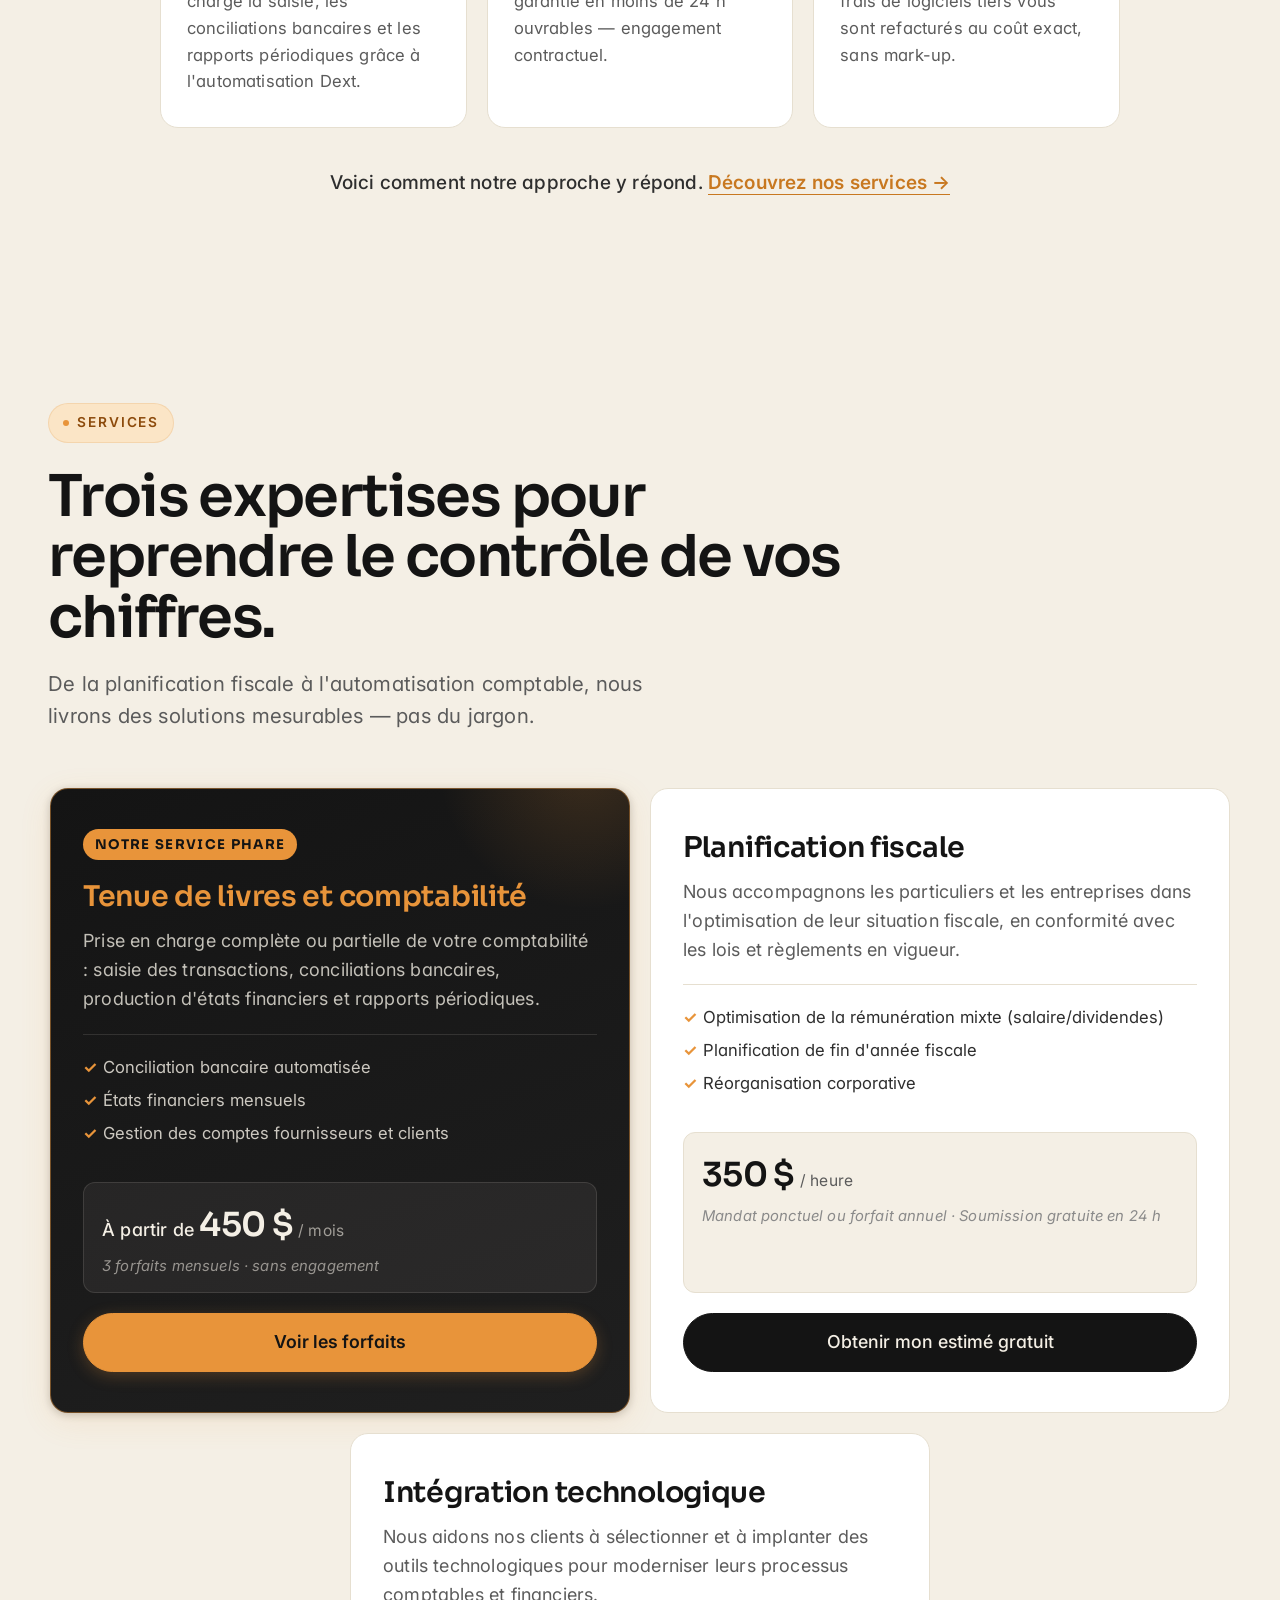
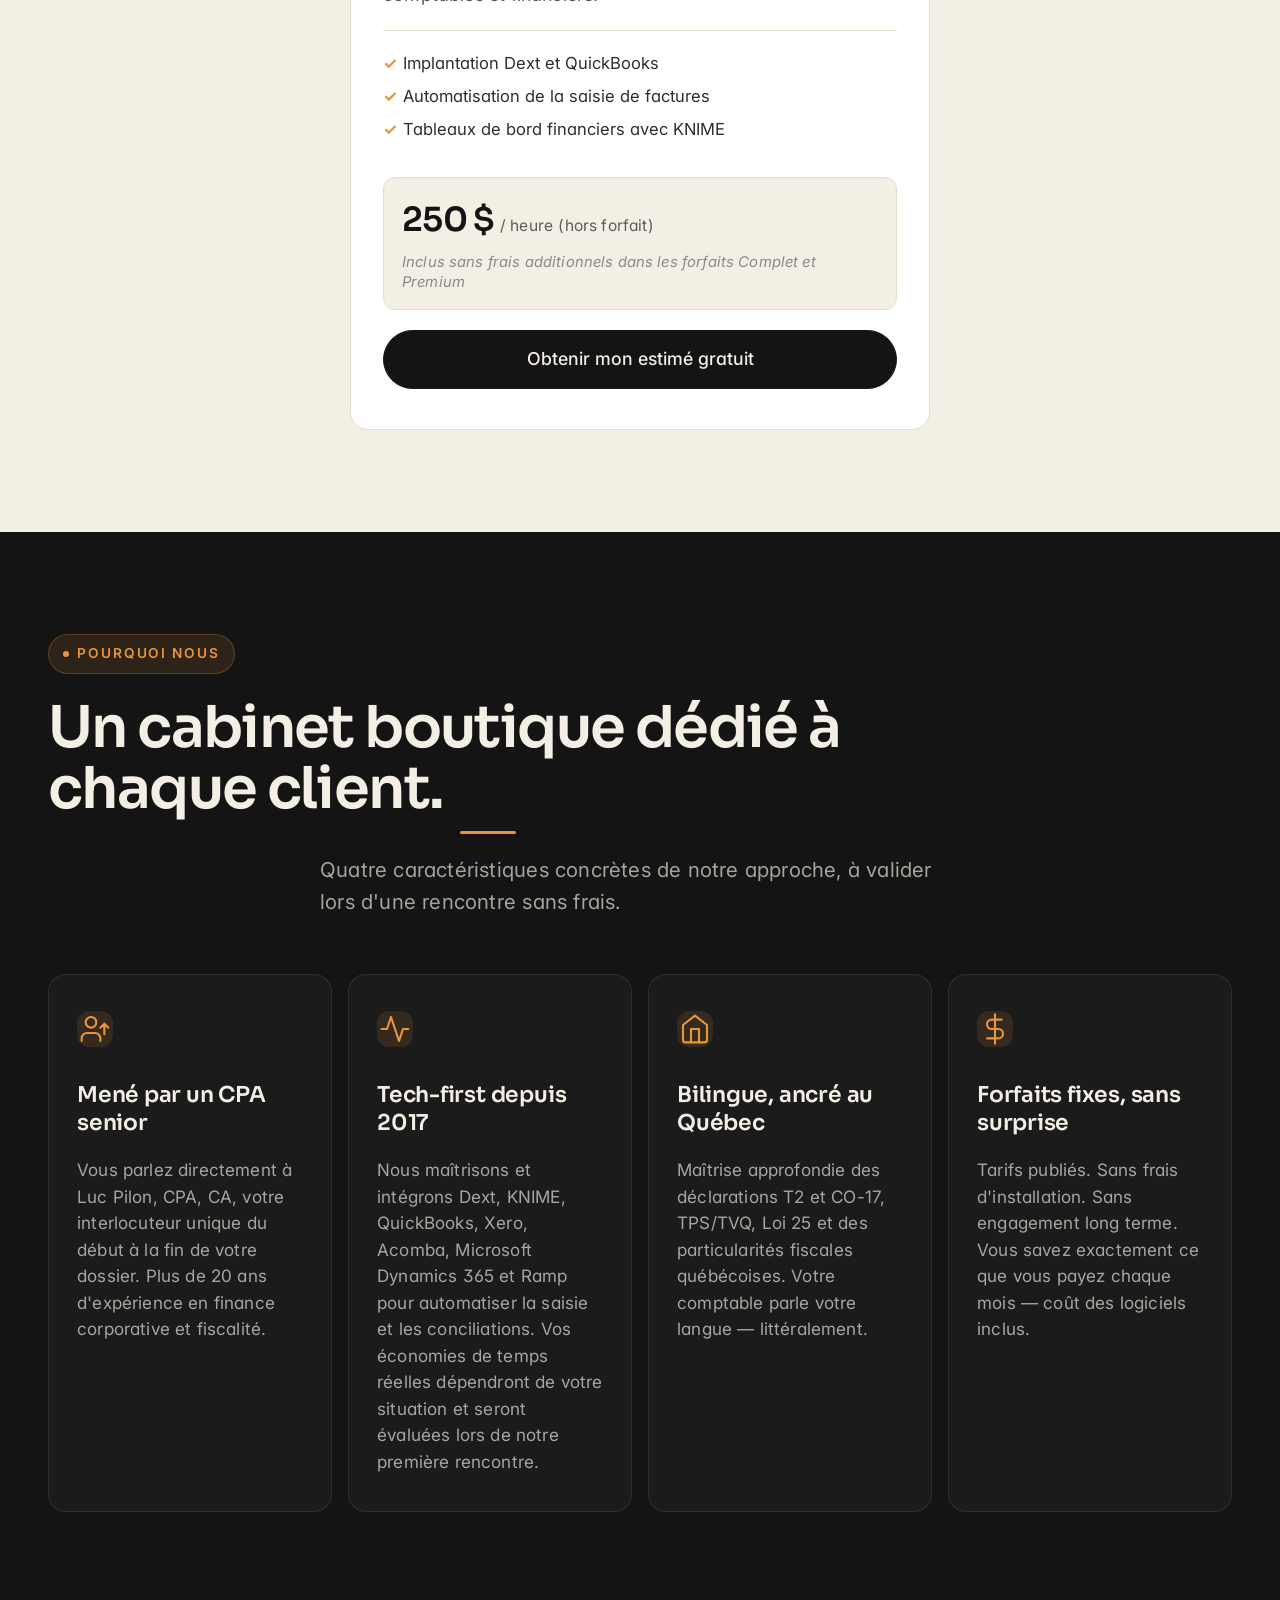
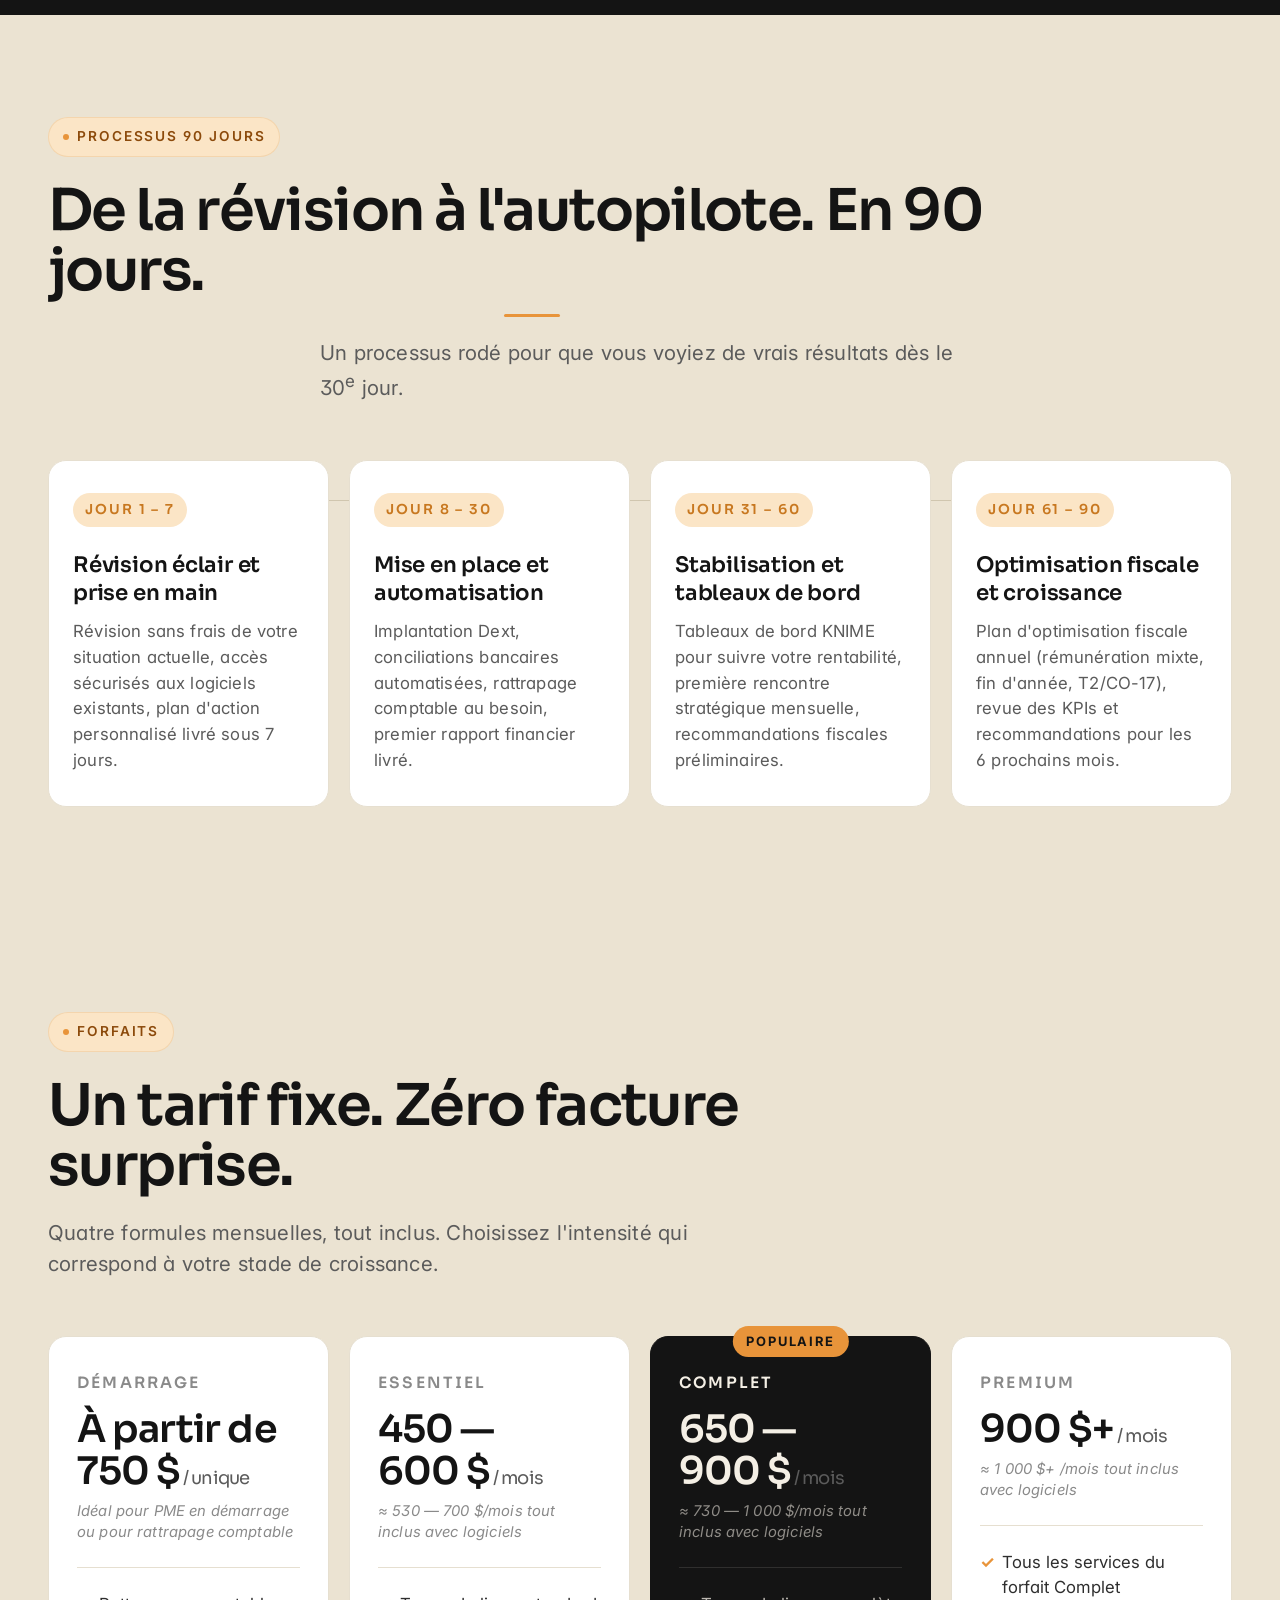
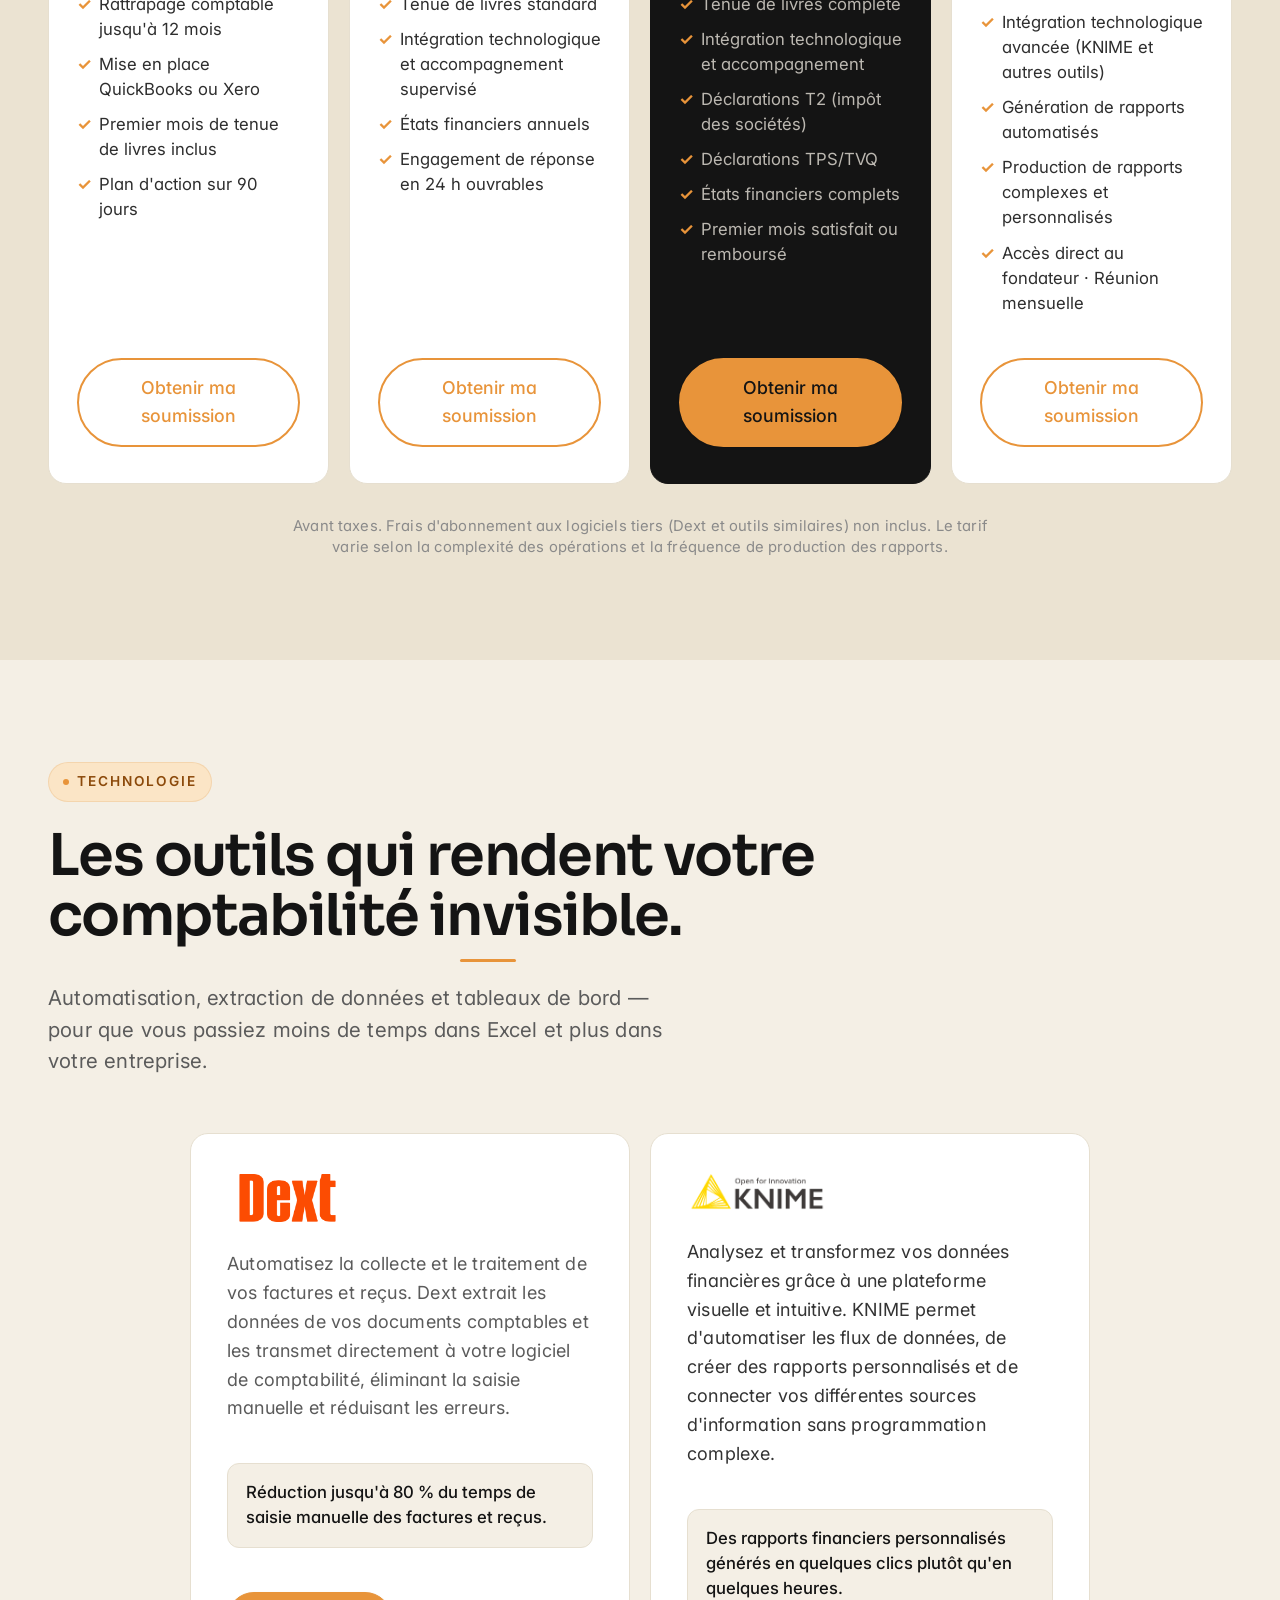
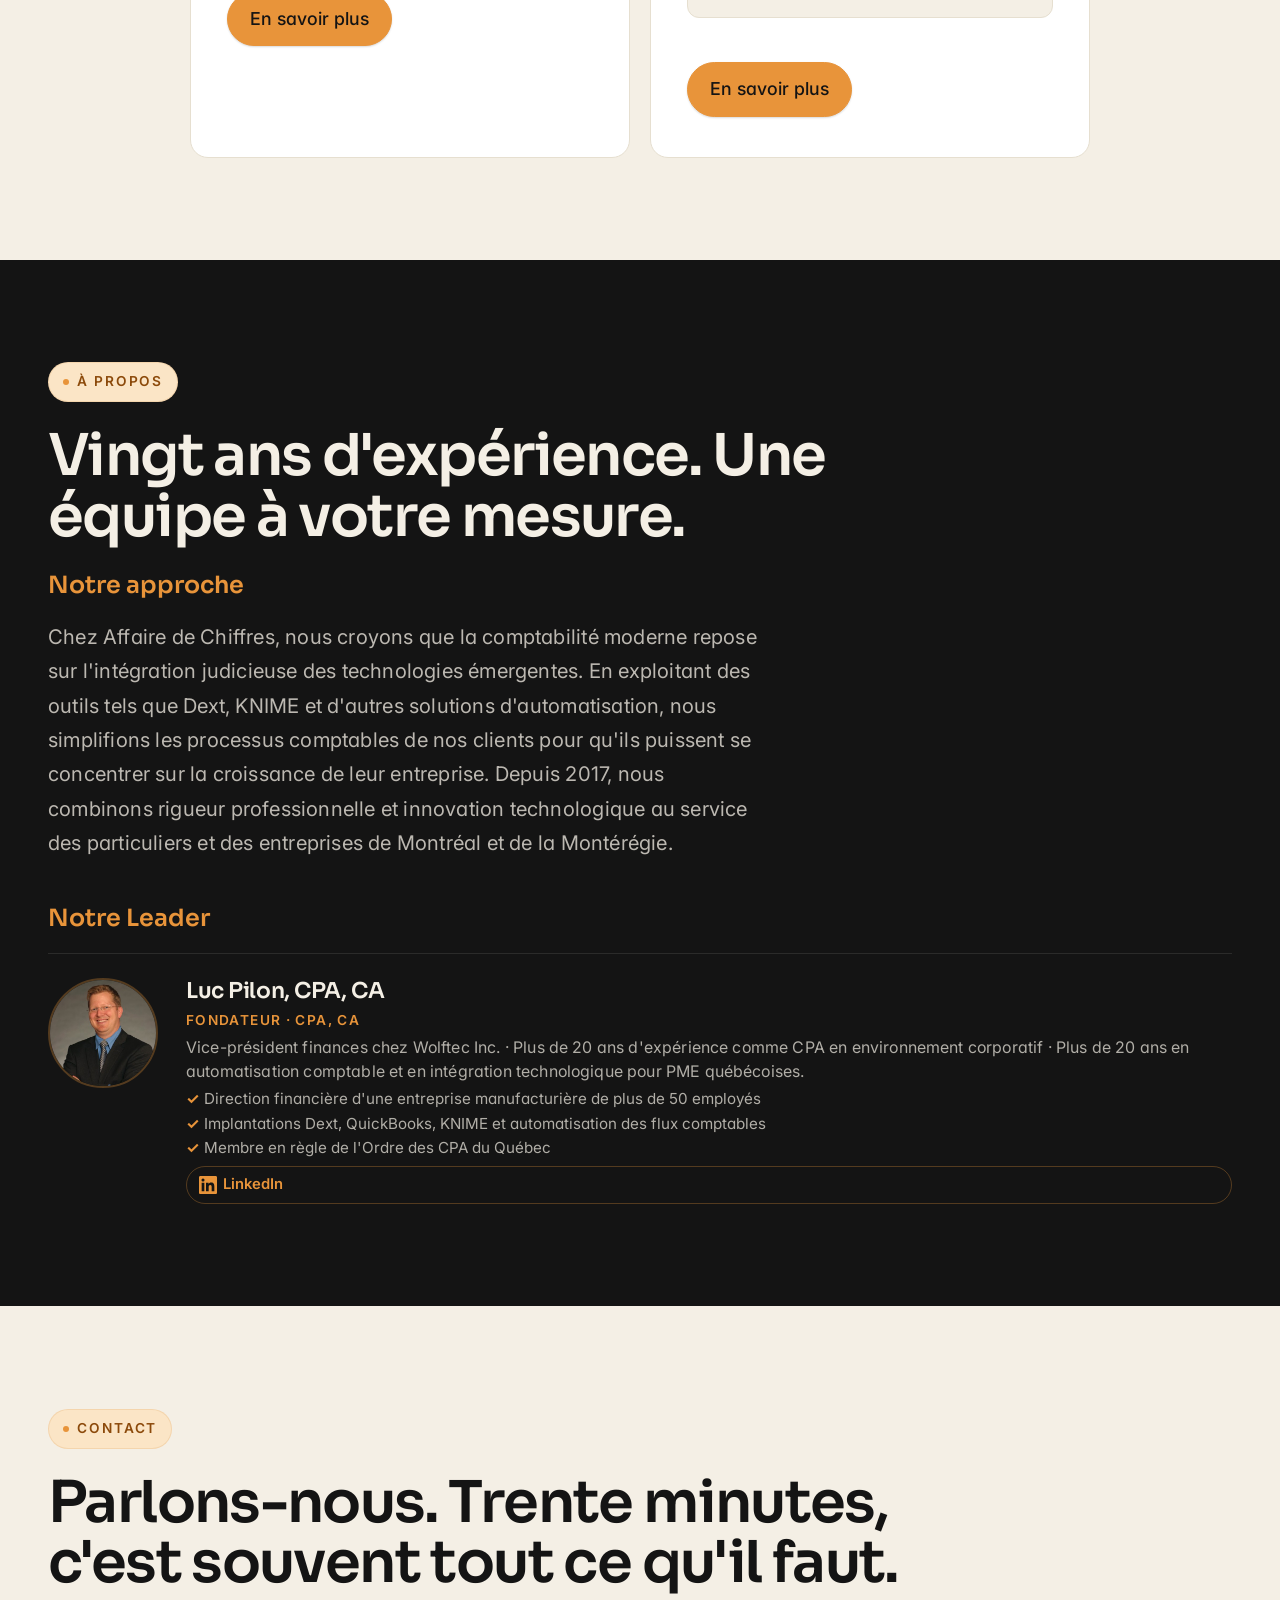
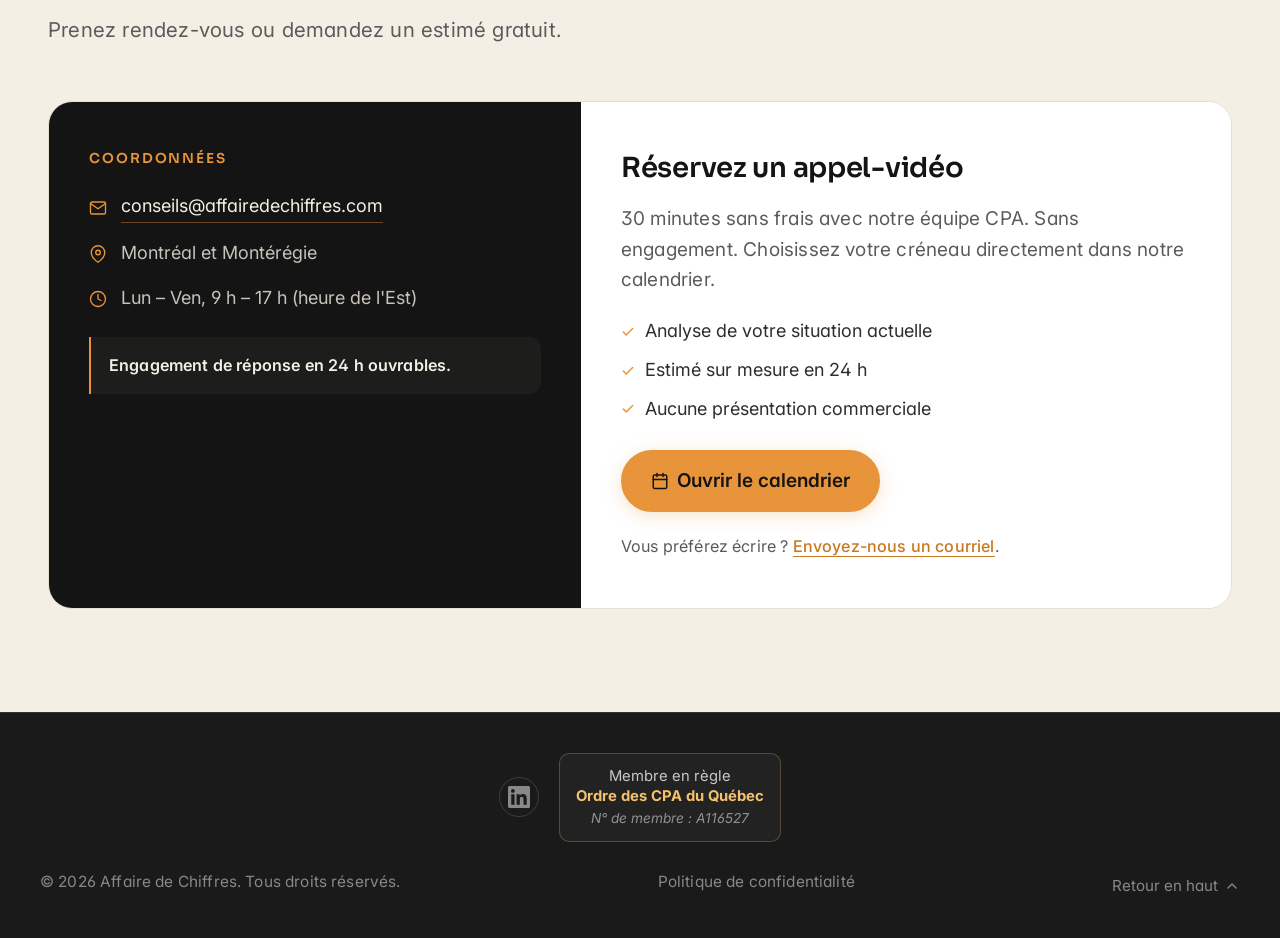
==== commit ca0f435b: "v73" ====
--- a/index.html
+++ b/index.html
@@ -221,10 +221,6 @@
               <span data-lang="en">See the Complete plan →</span>
             </a>
           </div>
-          <p class="hero-rassurance hero-anim" style="animation-delay: 0.7s;">
-            <span data-lang="fr">Sans engagement · Réponse en 24 h · Premier mois satisfait ou remboursé</span>
-            <span data-lang="en">No commitment · 24h response · First month money-back guarantee</span>
-          </p>
         </div>
 
         <!-- Colonne droite — Stat card + logo wall -->
--- a/styles.css
+++ b/styles.css
@@ -90,6 +90,11 @@
   overflow-x: hidden;
 }
 
+/* Desktop base font-size bump (+2px) — scales all rem units proportionally */
+@media (min-width: 900px) {
+  html { font-size: 18px; }
+}
+
 img {
   max-width: 100%;
   height: auto;
@@ -3425,24 +3430,28 @@
 @media (min-width: 960px) {
   .hero-rassurance { font-size: 0.82rem; margin-top: 20px; }
 }
-/* Hero side-stack: logo wall + stat card */
+/* Hero side-stack: stat card + logo wall — uniform styling */
 .hero-aside {
   display: flex;
   flex-direction: column;
-  gap: 14px;
+  gap: 16px;
   width: 100%;
   min-width: 0;
   overflow: hidden;
 }
-.hero-stat-card {
+.hero-stat-card,
+.hero-outils-wall {
   background: rgba(244, 239, 229, 0.04);
   border: 1px solid rgba(244, 239, 229, 0.1);
   border-radius: var(--v2-radius);
-  padding: 20px 24px;
+  padding: 22px 24px;
+  box-sizing: border-box;
 }
 @media (min-width: 960px) {
-  .hero-stat-card { padding: 24px 28px; }
-}
+  .hero-stat-card,
+  .hero-outils-wall { padding: 26px 28px; }
+}
+.hero-outils-wall { overflow: hidden; }
 .hero-stat-card .eyebrow { margin-bottom: 10px; }
 .hero-stat-card__number {
   font-family: 'Sora', sans-serif;
@@ -3458,16 +3467,6 @@
   font-size: 0.88rem;
   color: rgba(244, 239, 229, 0.6);
   line-height: 1.45;
-}
-.hero-outils-wall {
-  background: rgba(244, 239, 229, 0.03);
-  border: 1px solid rgba(244, 239, 229, 0.08);
-  border-radius: var(--v2-radius);
-  padding: 18px 16px;
-  overflow: hidden;
-}
-@media (min-width: 960px) {
-  .hero-outils-wall { padding: 24px 20px; }
 }
 .hero-outils-wall .outils-surtitre {
   font-size: 0.7rem;
@@ -5137,28 +5136,27 @@
   justify-content: center;
 }
 
-/* ── Contact — Booking card (Microsoft Bookings only) ── */
+/* ── Contact — Booking card (Microsoft Bookings only — light surface) ── */
 .contact-booking-card {
-  background: rgba(244, 239, 229, 0.04);
-  border: 1px solid rgba(232, 148, 58, 0.3);
+  background: var(--v2-surface);
   border-radius: var(--v2-radius);
-  padding: 36px 32px;
+  padding: 48px 40px;
   display: flex;
   flex-direction: column;
-  gap: 16px;
+  gap: 18px;
 }
 .contact-booking-titre {
   font-family: 'Sora', sans-serif;
-  font-size: 1.35rem;
-  font-weight: 600;
-  color: var(--v2-accent);
+  font-size: 1.45rem;
+  font-weight: 600;
+  color: var(--v2-ink);
   margin: 0;
   letter-spacing: -0.01em;
 }
 .contact-booking-desc {
-  font-size: 0.95rem;
-  color: rgba(244, 239, 229, 0.7);
-  line-height: 1.55;
+  font-size: 1rem;
+  color: var(--v2-ink-3);
+  line-height: 1.6;
   margin: 0;
 }
 .contact-booking-liste {
@@ -5173,8 +5171,8 @@
   display: flex;
   align-items: center;
   gap: 10px;
-  font-size: 0.9rem;
-  color: rgba(244, 239, 229, 0.85);
+  font-size: 0.95rem;
+  color: var(--v2-ink-2);
 }
 .contact-booking-liste li svg {
   flex-shrink: 0;
@@ -5196,15 +5194,16 @@
   box-shadow: 0 8px 24px rgba(232, 148, 58, 0.35);
 }
 .contact-booking-fallback {
-  font-size: 0.82rem;
-  color: rgba(244, 239, 229, 0.55);
+  font-size: 0.85rem;
+  color: var(--v2-ink-3);
   margin: 4px 0 0;
 }
 .contact-booking-fallback a {
+  color: var(--v2-accent-dark, #C97A1F);
+  text-decoration: none;
+  border-bottom: 1px solid currentColor;
+  font-weight: 500;
+}
+.contact-booking-fallback a:hover {
   color: var(--v2-accent);
-  text-decoration: none;
-  border-bottom: 1px solid rgba(232, 148, 58, 0.35);
-}
-.contact-booking-fallback a:hover {
-  border-bottom-color: var(--v2-accent);
-}
+}
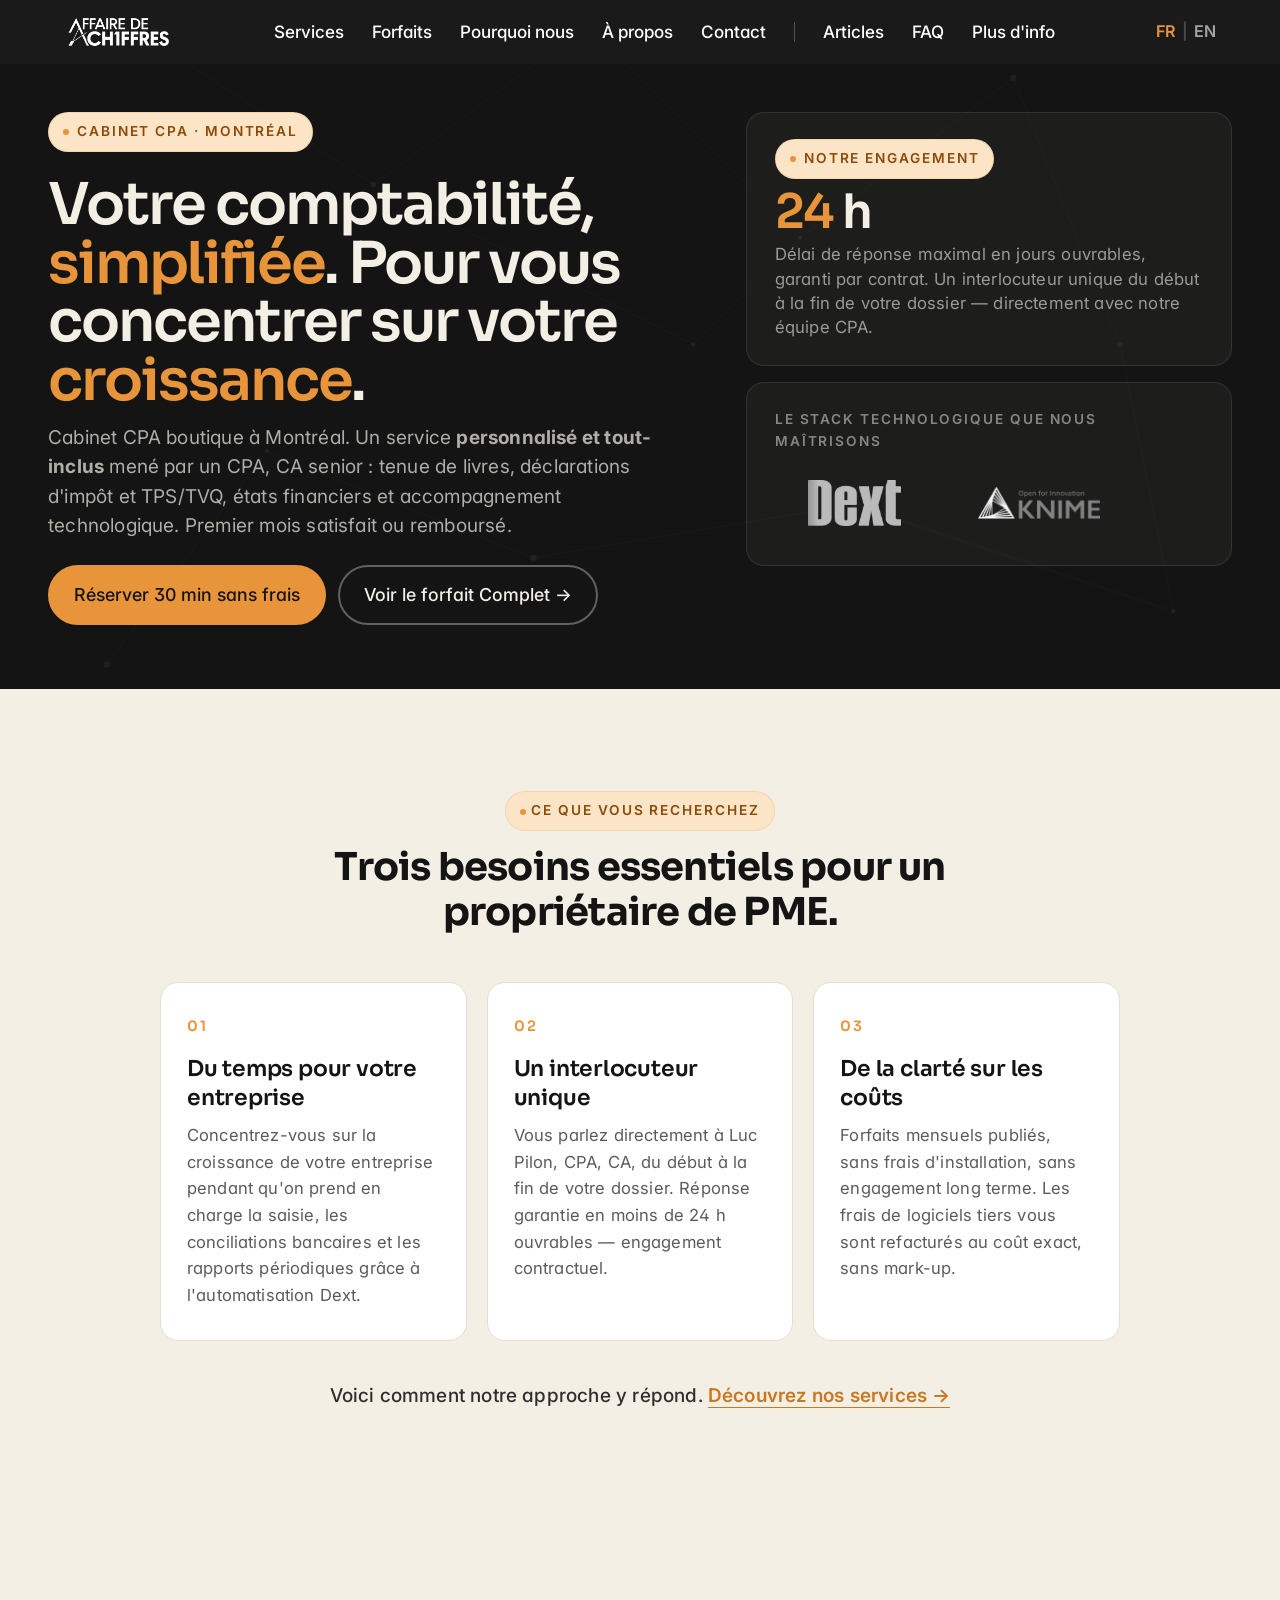
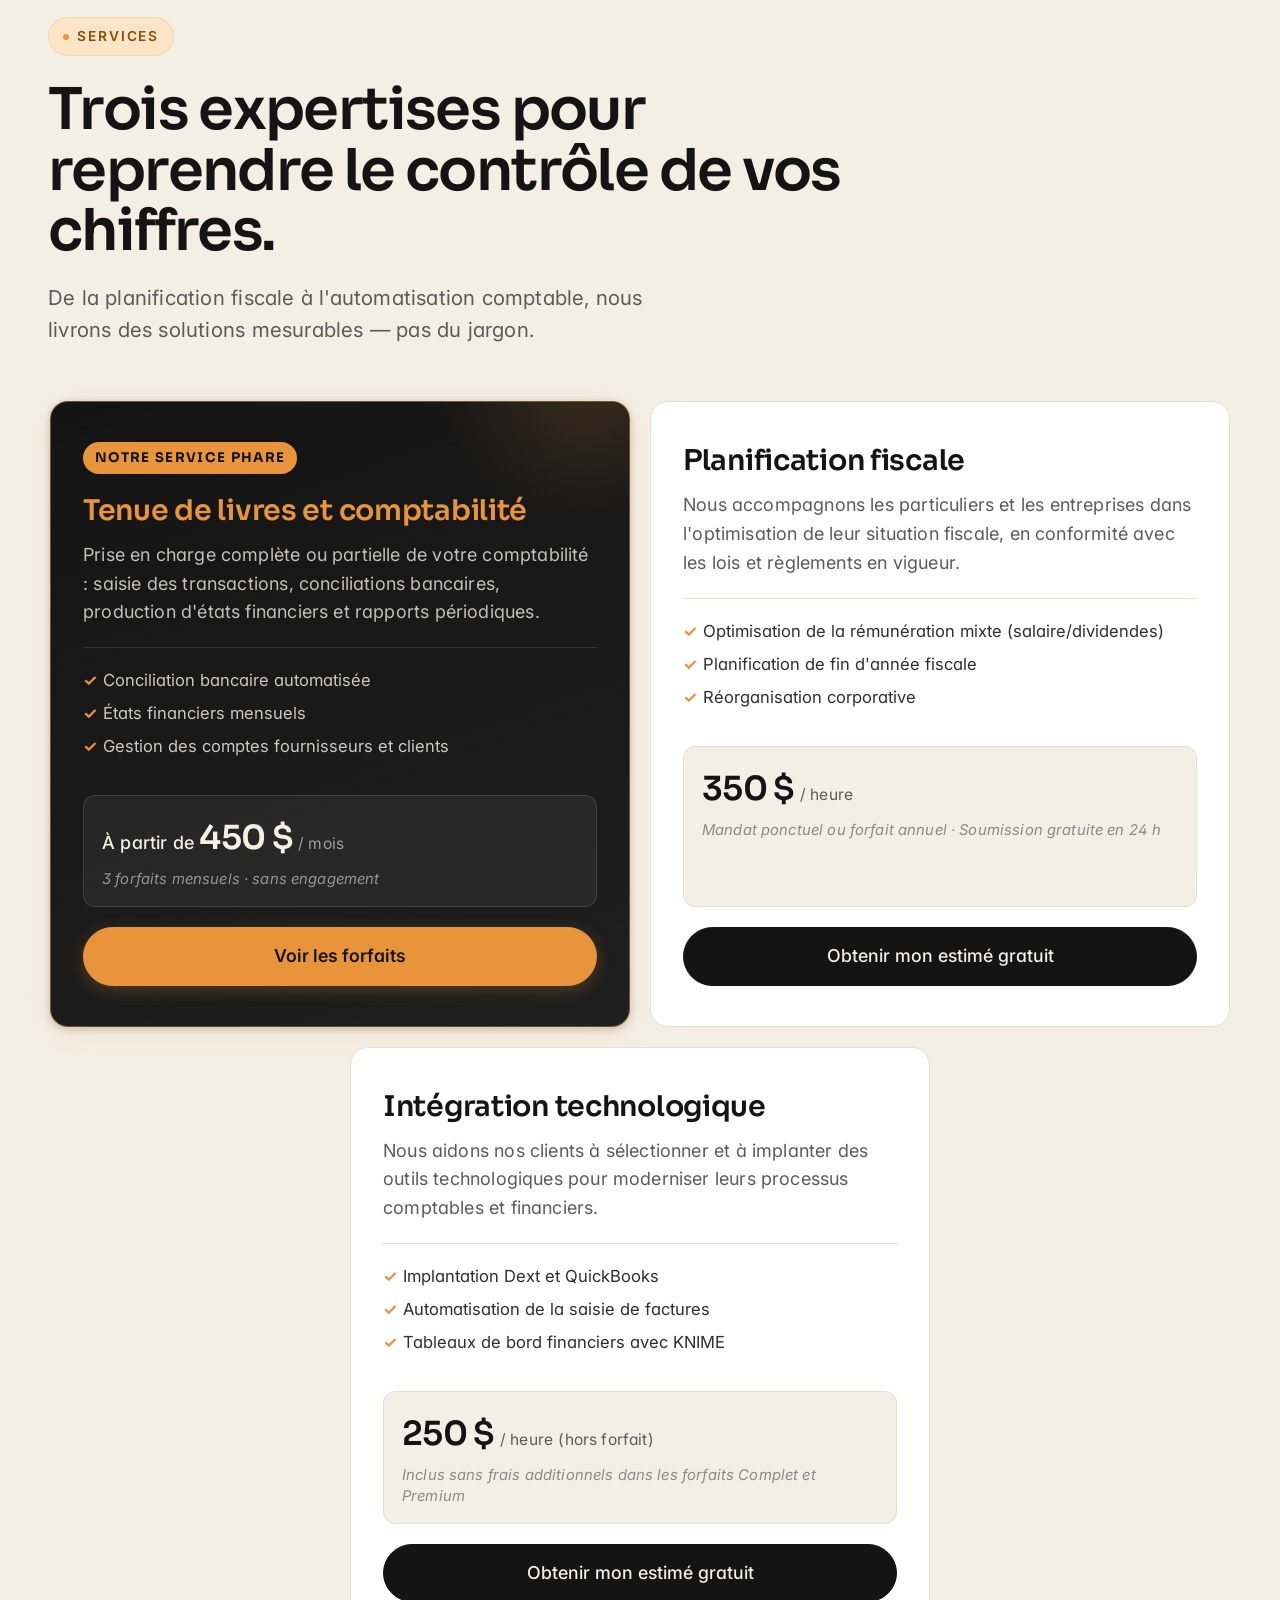
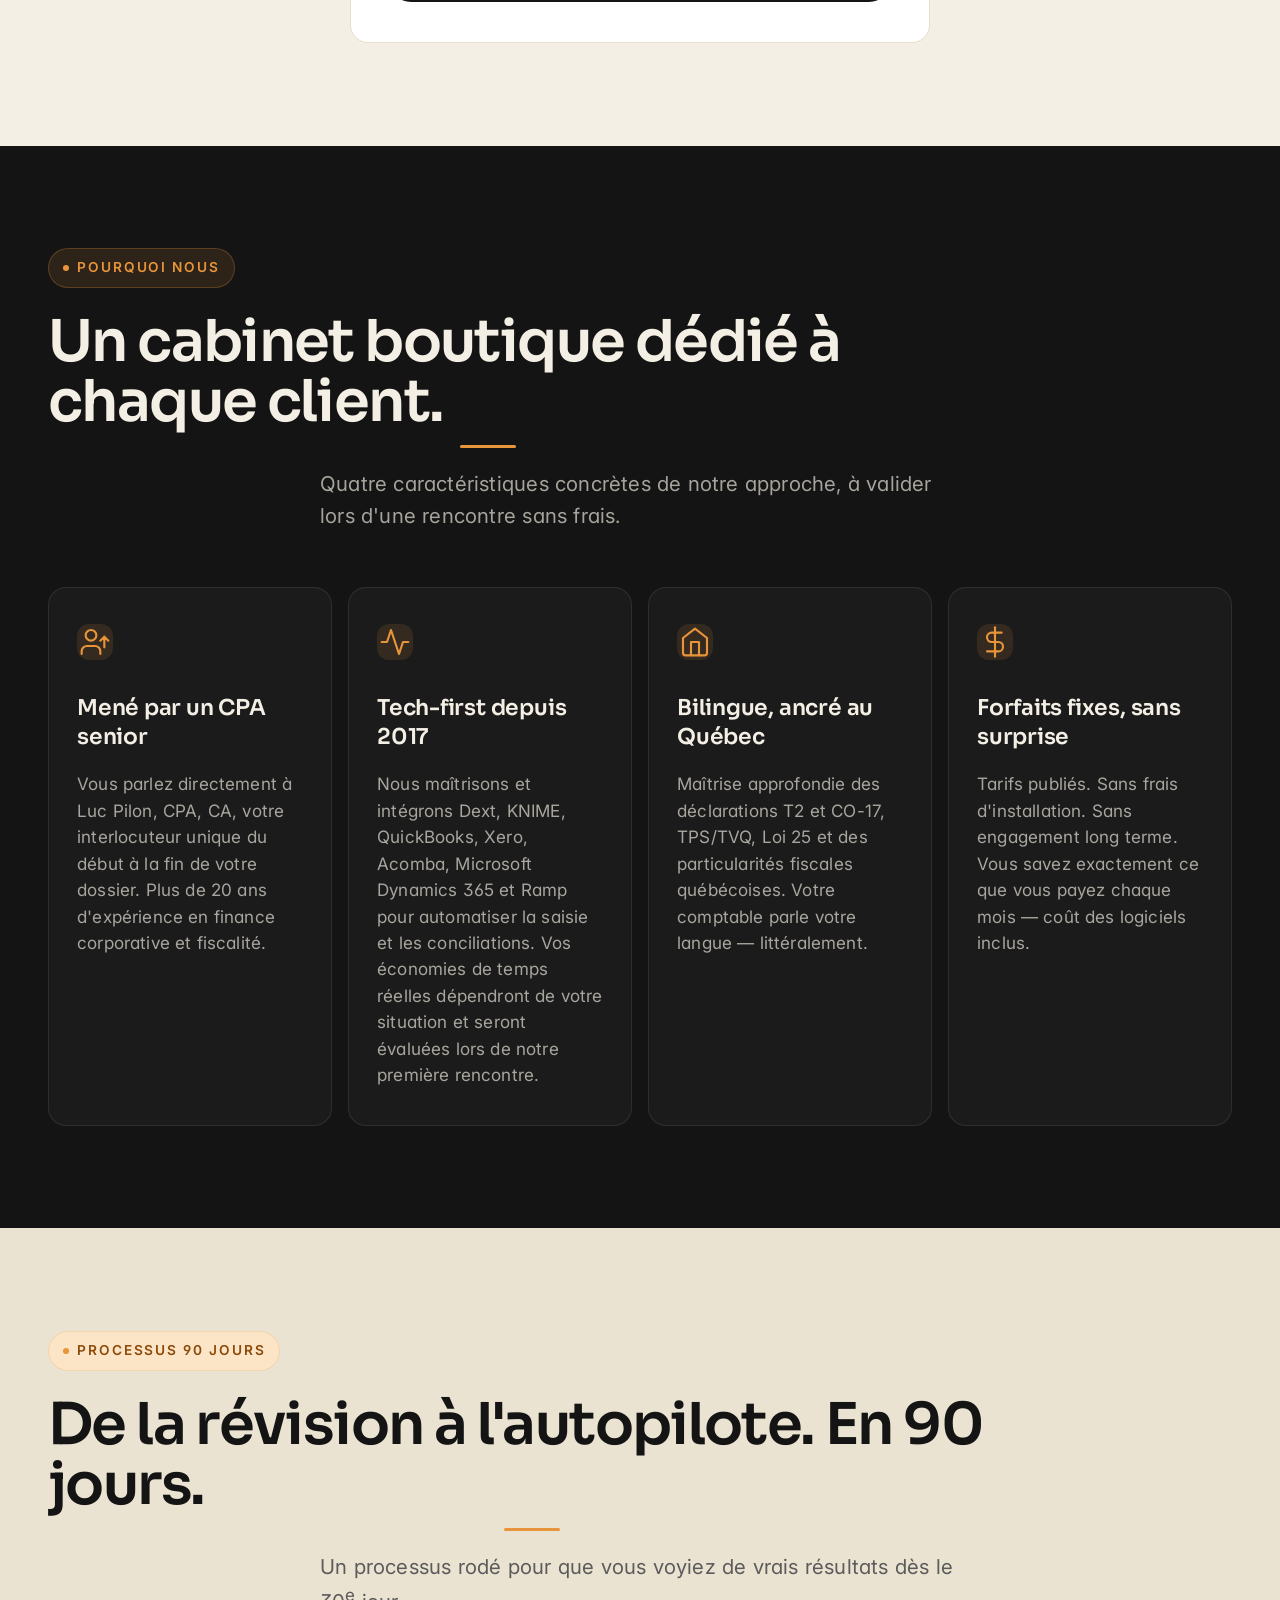
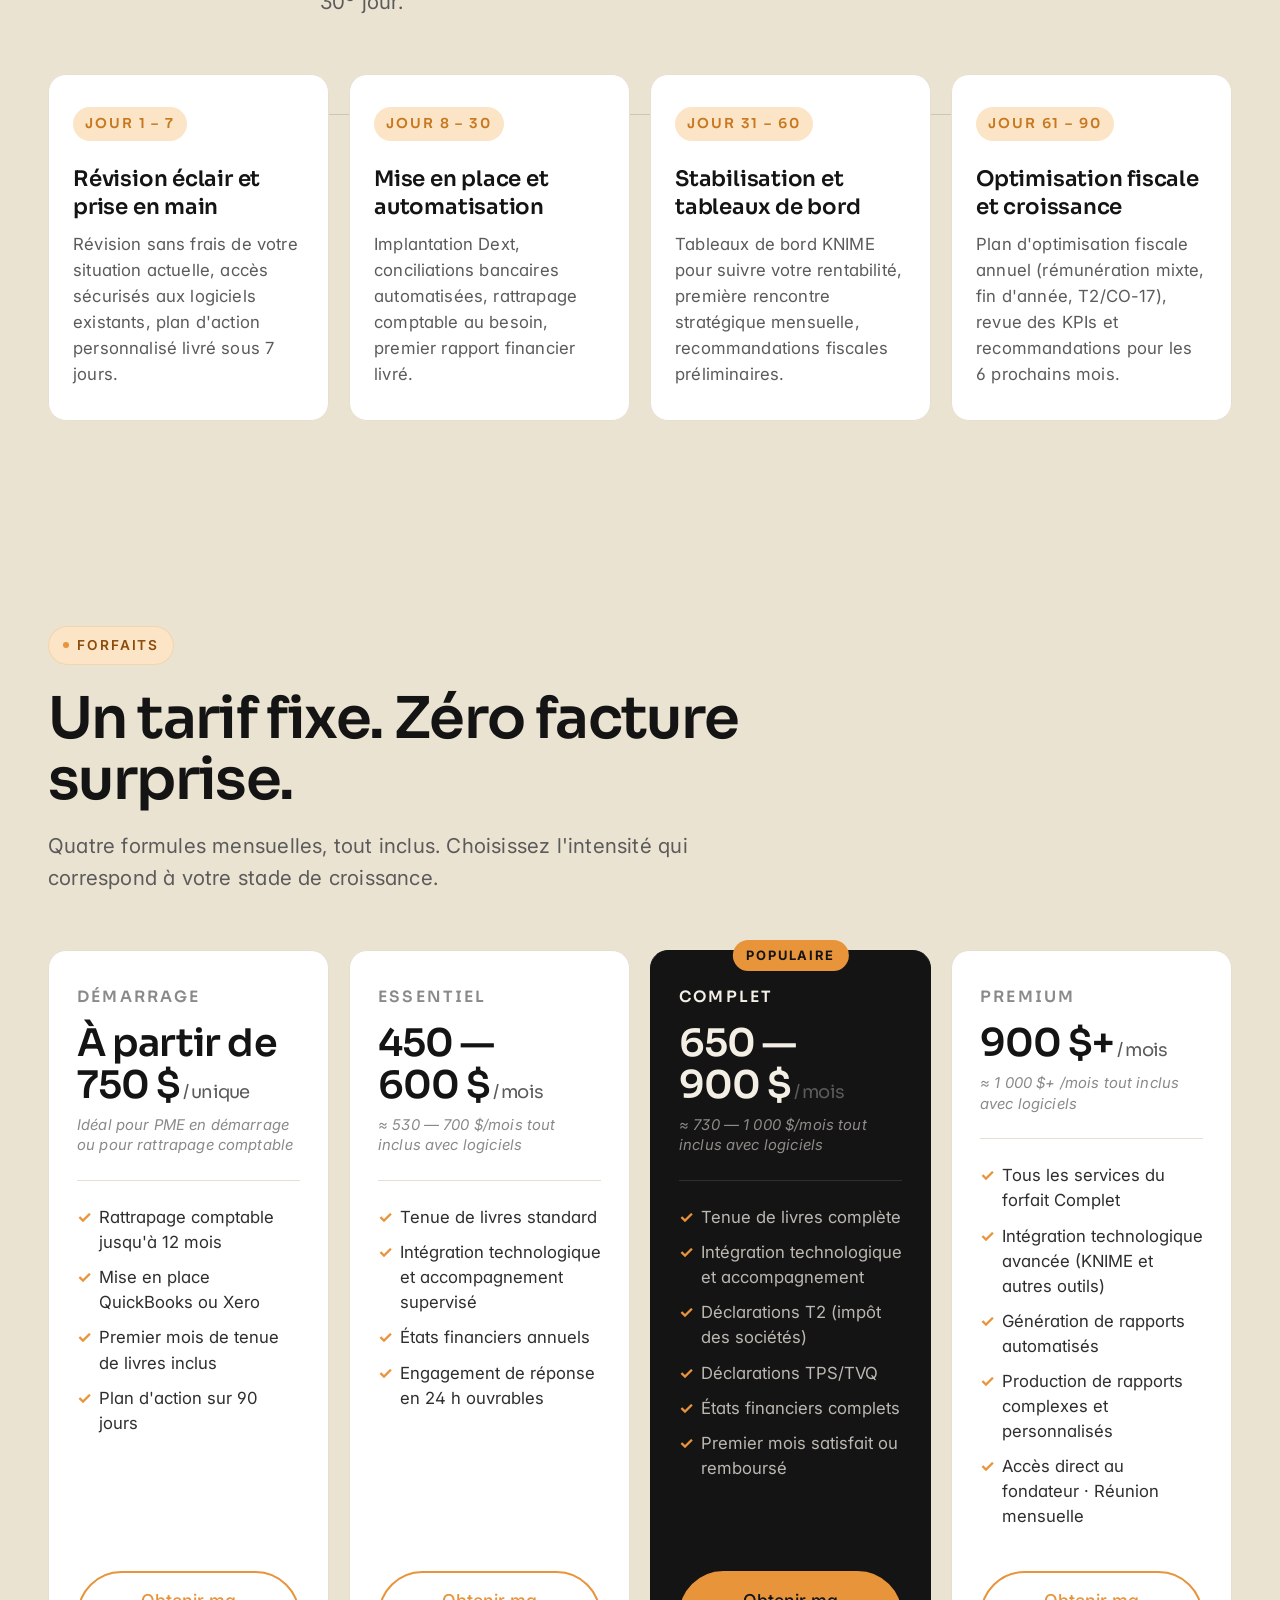
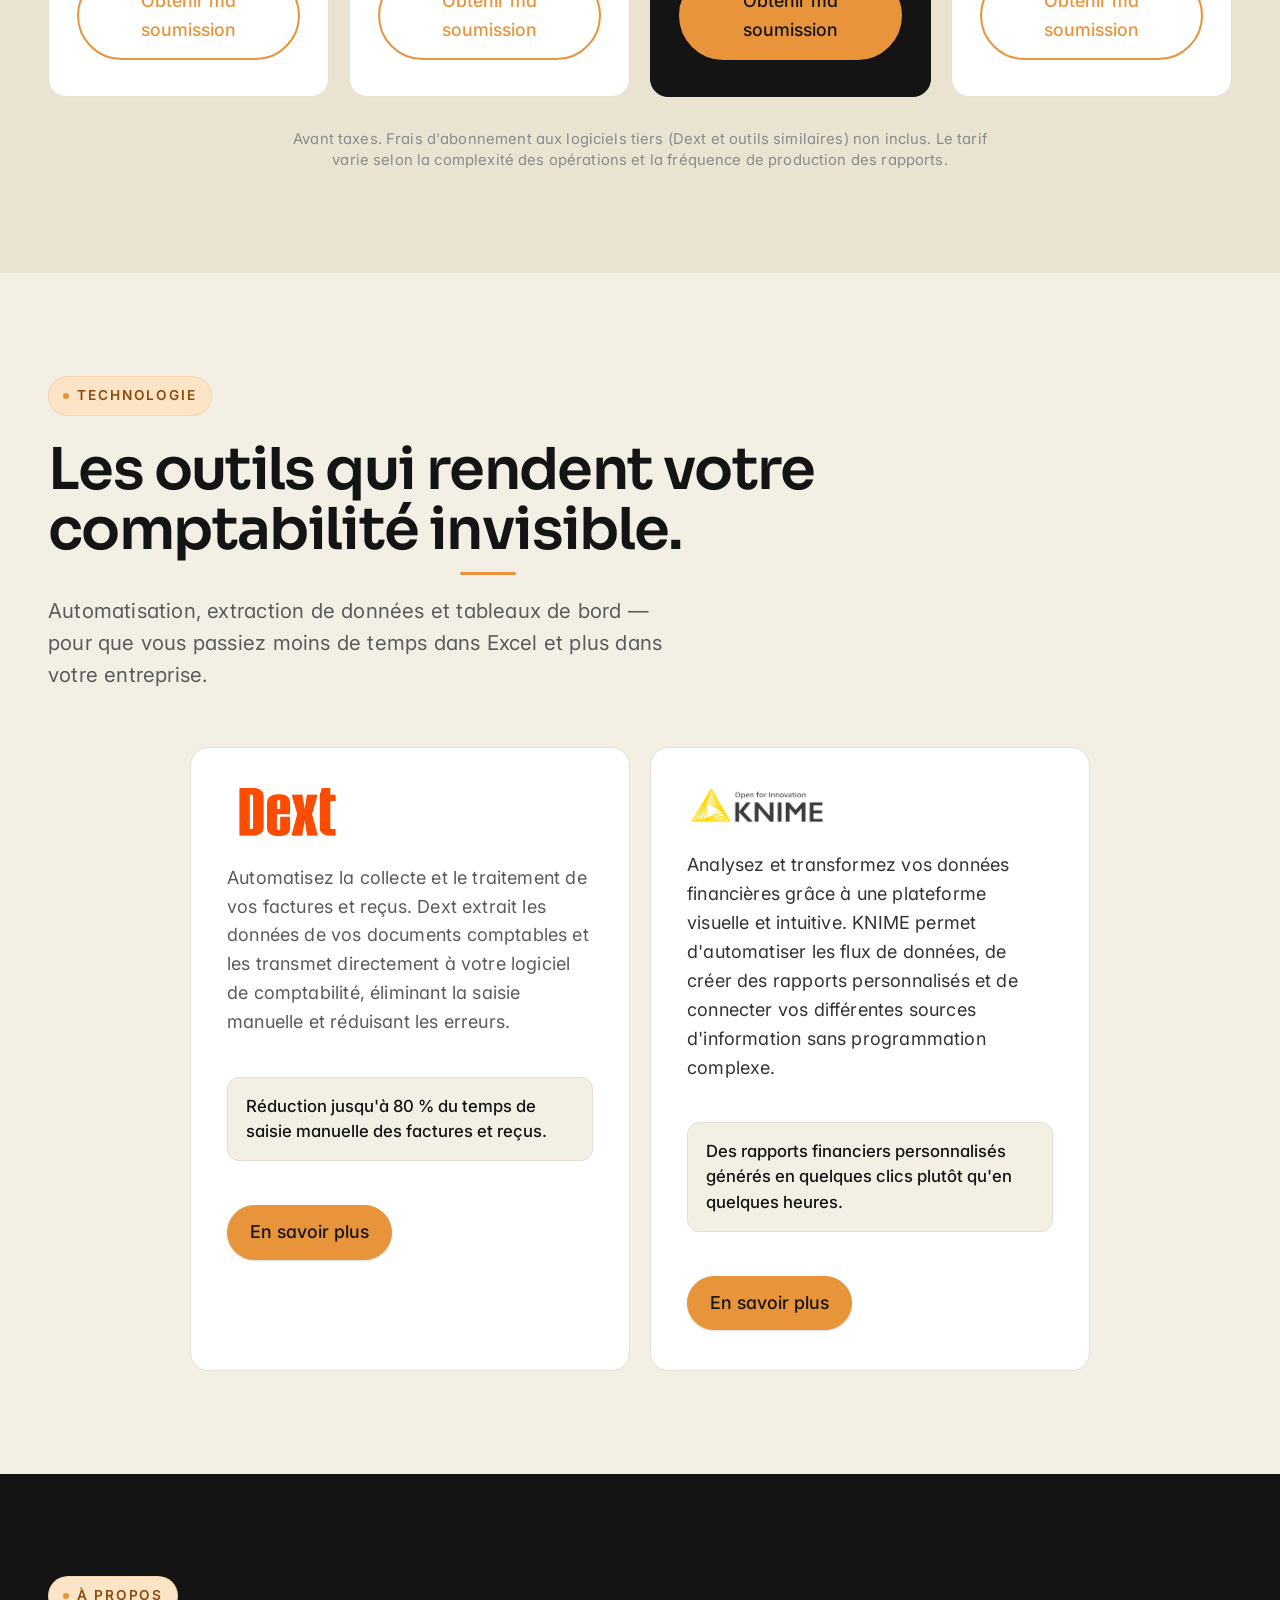
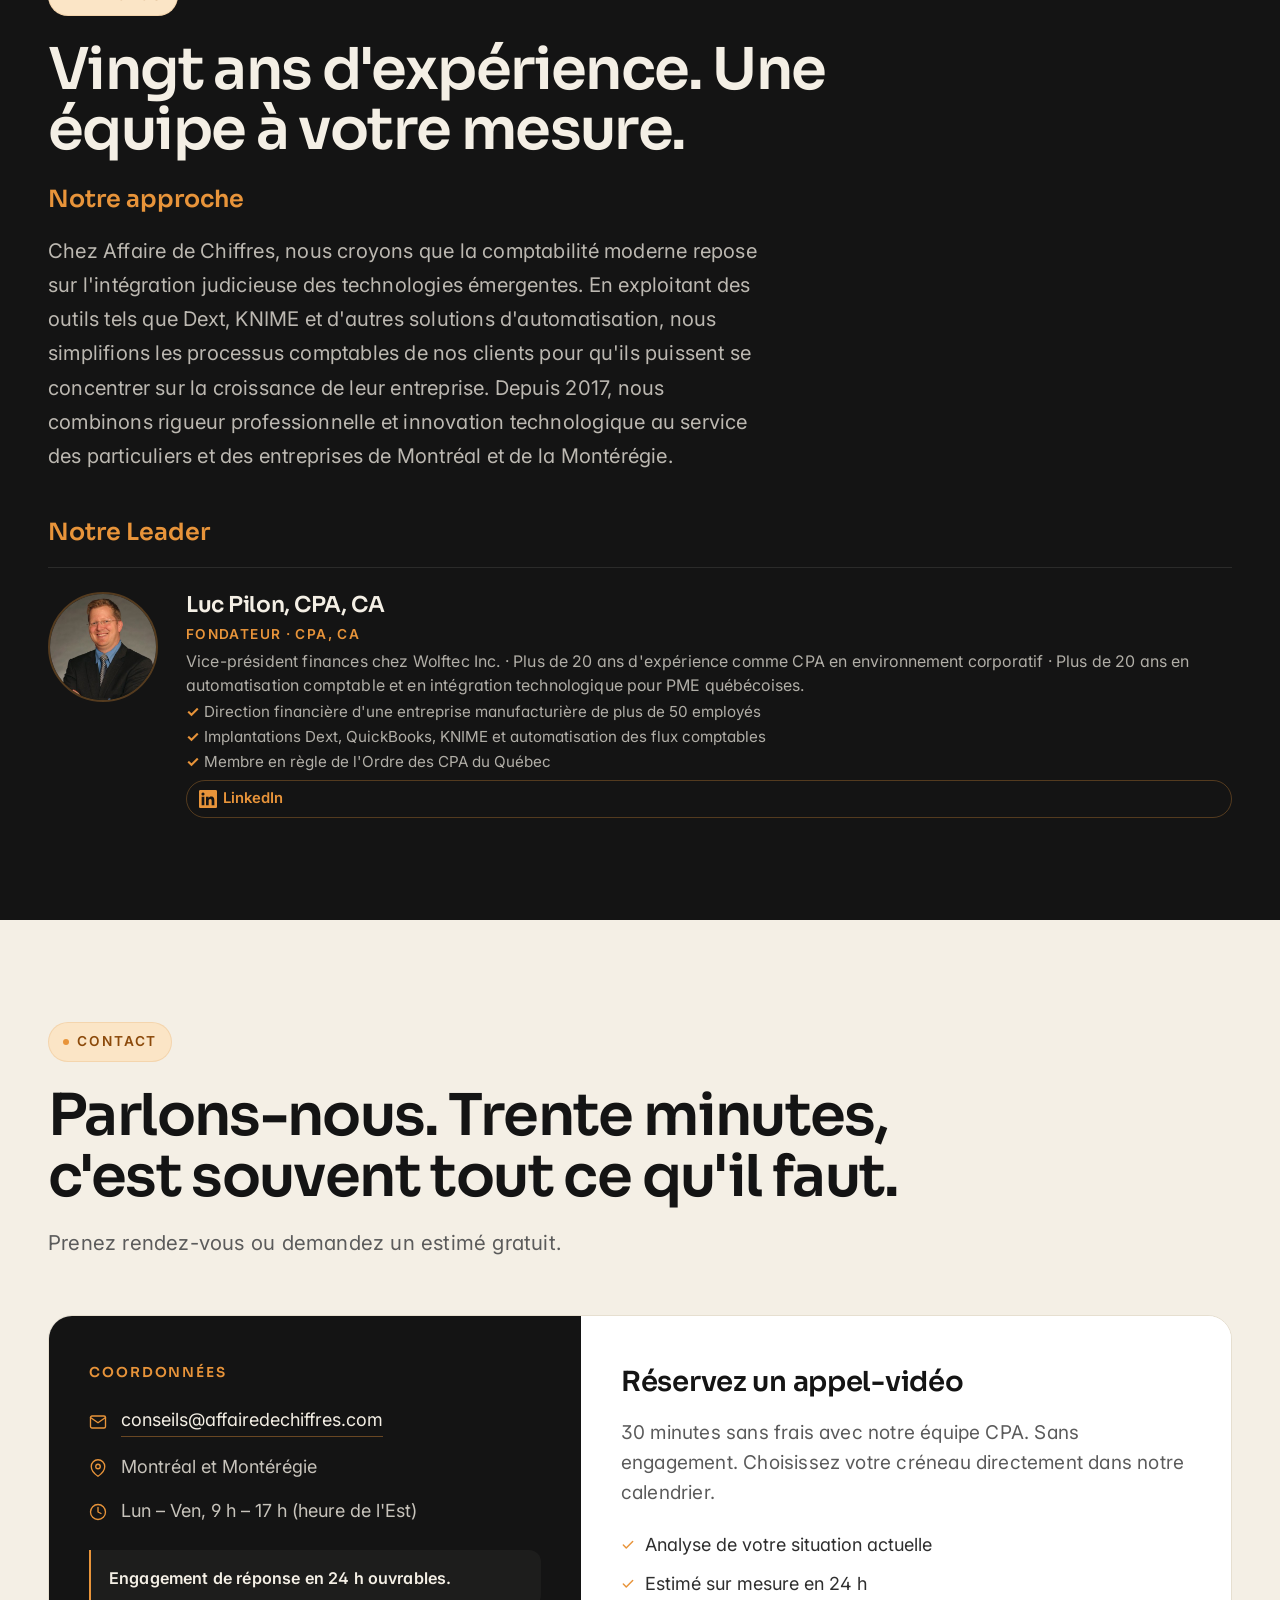
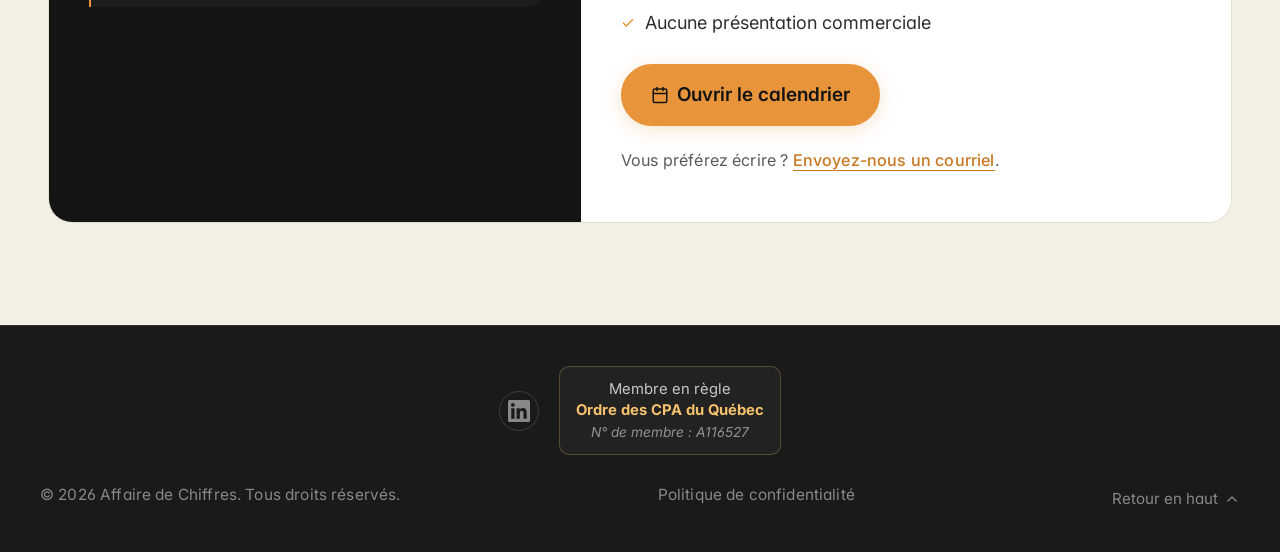
==== commit aa367792: "v90" ====
--- a/index.html
+++ b/index.html
@@ -267,47 +267,12 @@
       </div>
 
       <!-- Indicateur de scroll (chevron animé) -->
-      <a href="#preuve-sociale" class="hero-scroll-indicateur" aria-label="Défiler vers la preuve sociale">
+      <a href="#defi" class="hero-scroll-indicateur" aria-label="Défiler vers la section suivante">
         <span class="hero-chevron"></span>
       </a>
 
     </section>
 
-    <!-- ============================================
-         BANDEAU PREUVE SOCIALE — engagements et faits vérifiables
-         ============================================ -->
-    <section id="preuve-sociale" class="section section-preuve-sociale" aria-label="Nos engagements">
-      <div class="section-contenu preuve-contenu">
-        <p class="preuve-eyebrow scroll-reveal">
-          <span data-lang="fr">Nos engagements envers vous</span>
-          <span data-lang="en">Our commitments to you</span>
-        </p>
-
-        <div class="preuve-stats-grille">
-          <div class="preuve-stat scroll-reveal">
-            <span class="preuve-stat-valeur preuve-stat-texte">&lt;&nbsp;24&nbsp;h</span>
-            <span class="preuve-stat-label">
-              <span data-lang="fr">délai de réponse en jours ouvrables, garanti par contrat</span>
-              <span data-lang="en">response time on business days, contractually guaranteed</span>
-            </span>
-          </div>
-          <div class="preuve-stat scroll-reveal">
-            <span class="preuve-stat-valeur preuve-stat-texte">100&nbsp;%</span>
-            <span class="preuve-stat-label">
-              <span data-lang="fr">infonuagique et conforme à la Loi 25 du Québec</span>
-              <span data-lang="en">cloud-based and compliant with Quebec's Law 25</span>
-            </span>
-          </div>
-          <div class="preuve-stat scroll-reveal">
-            <span class="preuve-stat-valeur preuve-stat-texte">+&nbsp;20</span>
-            <span class="preuve-stat-label">
-              <span data-lang="fr">années d'expérience en finance corporative et fiscalité</span>
-              <span data-lang="en">years of experience in corporate finance and tax</span>
-            </span>
-          </div>
-        </div>
-      </div>
-    </section>
 
     <!-- ============================================
          BANDEAU « CE QUE VOUS RECHERCHEZ » — Besoins clients
